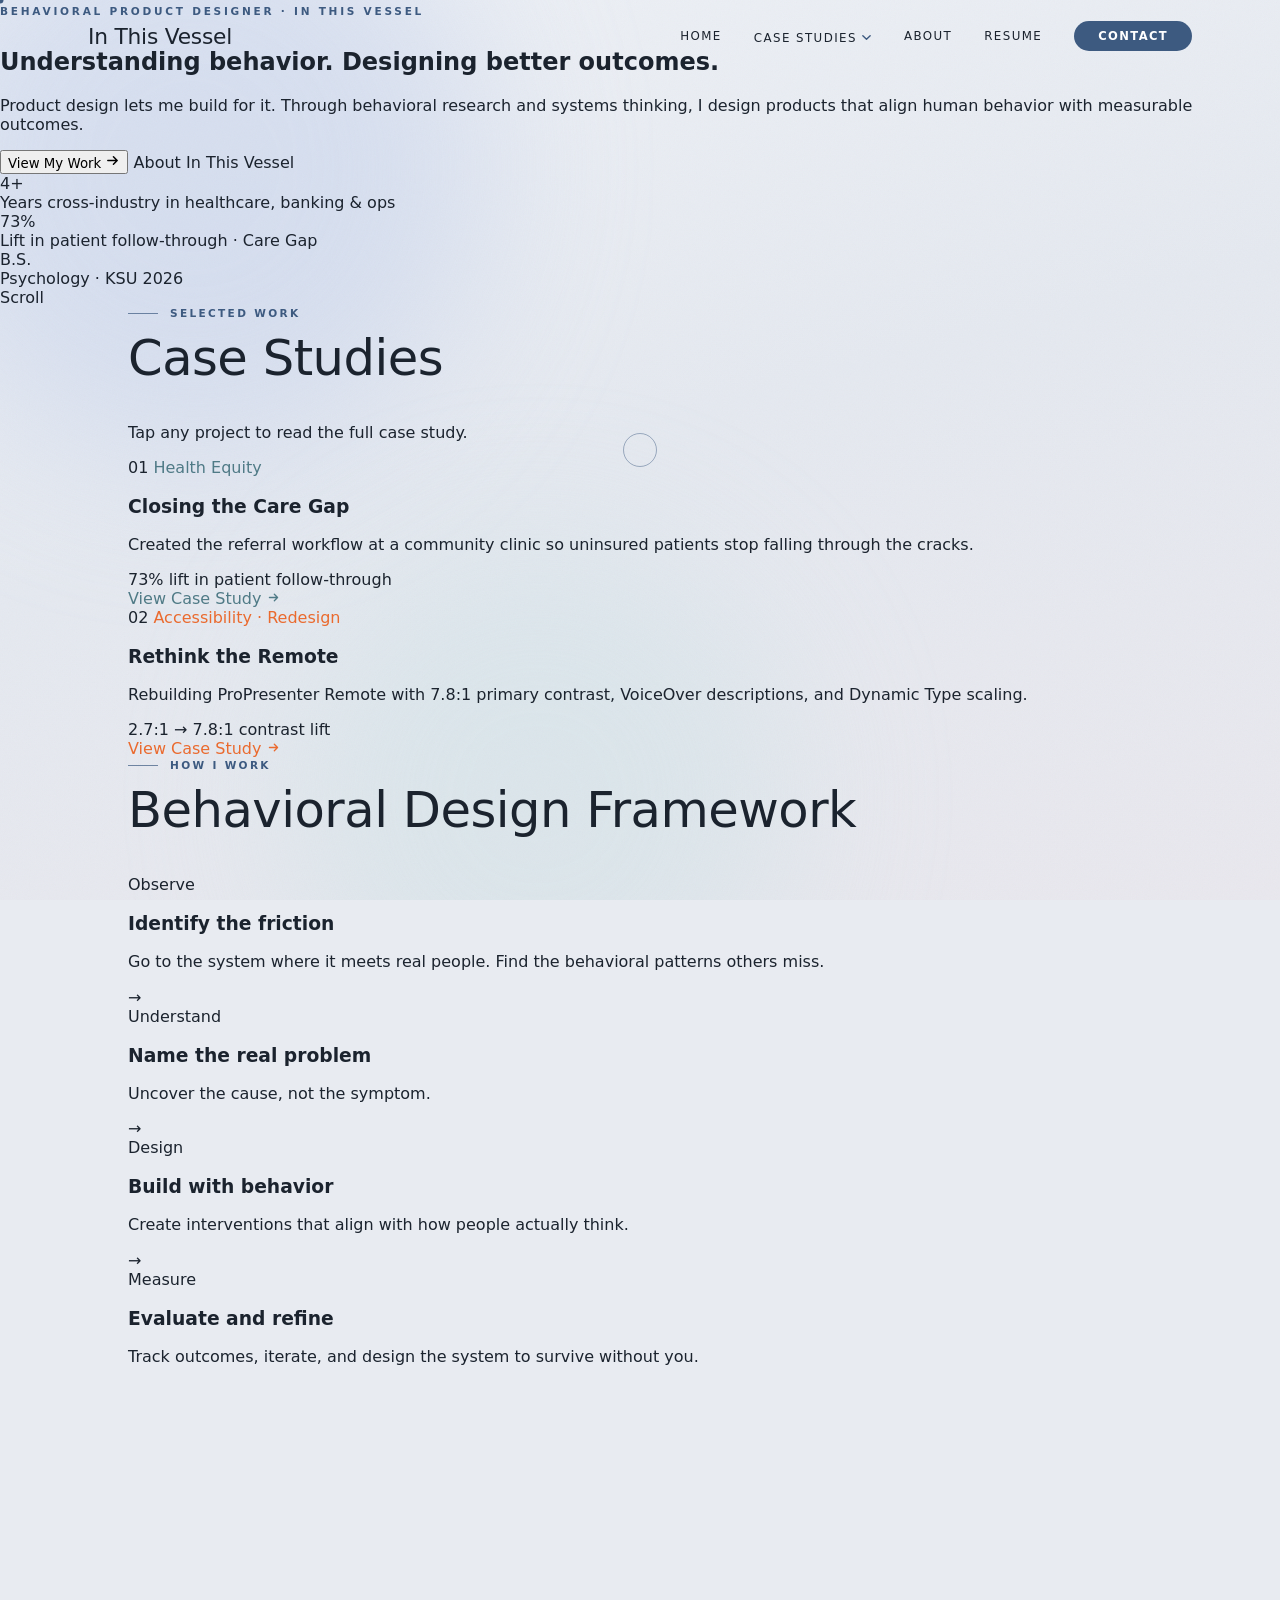
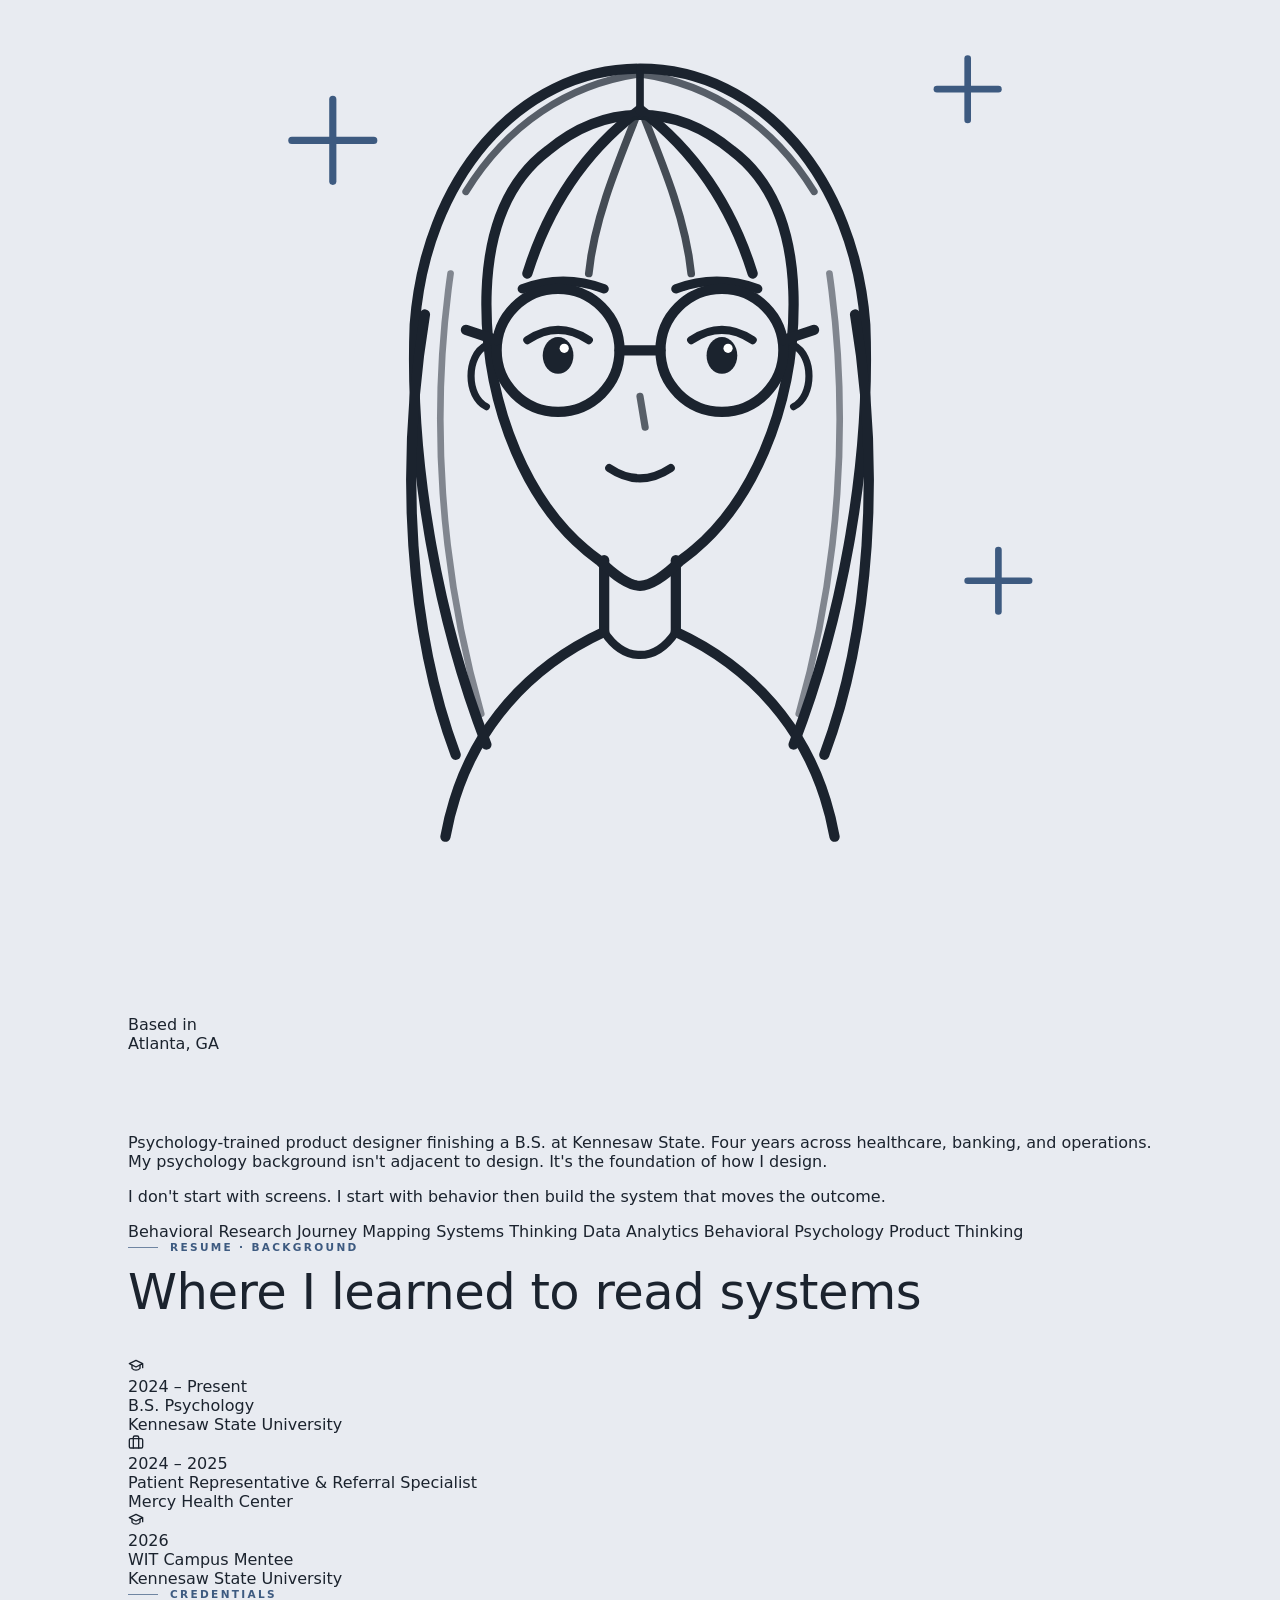
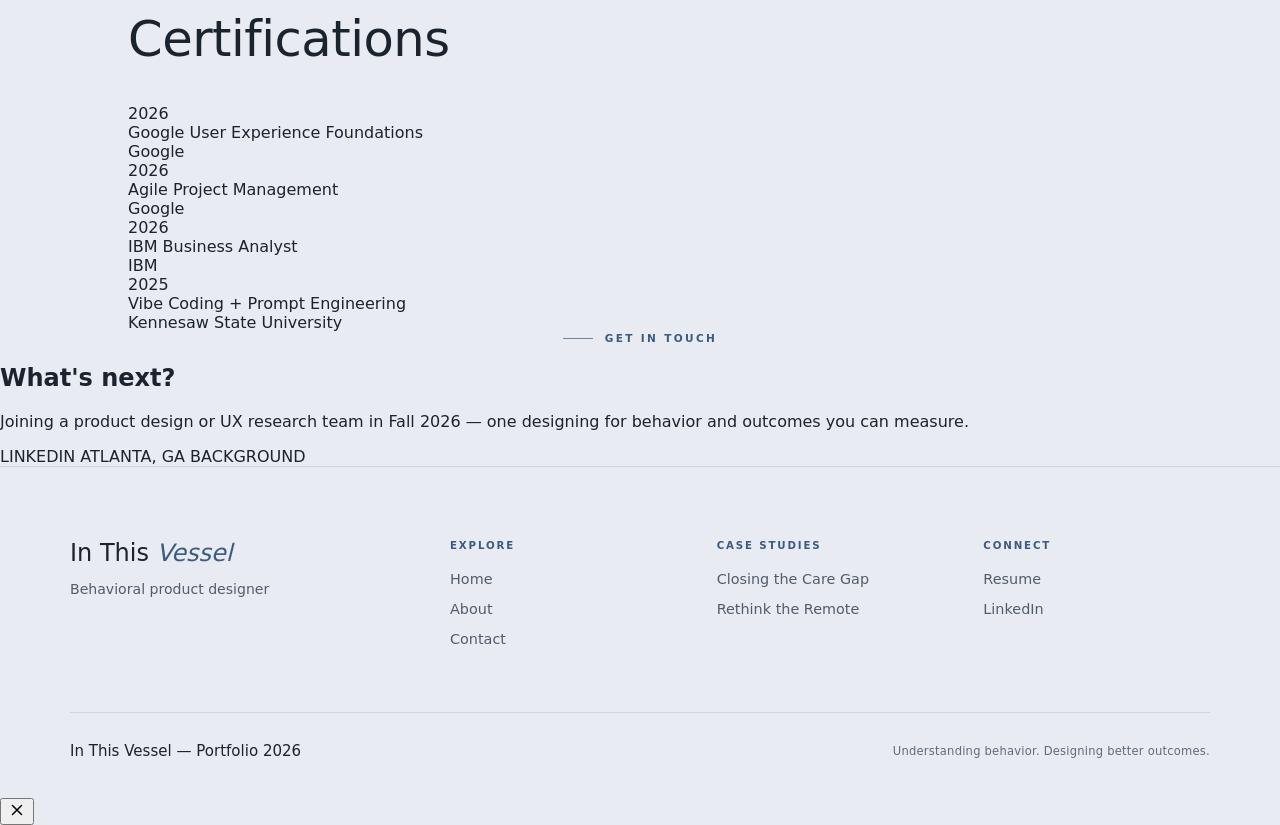
==== index.html @ 2a52e3f3 "Add files via upload" ====
<!DOCTYPE html>
<html lang="en">
<head>
<meta charset="UTF-8" />
<meta name="viewport" content="width=device-width, initial-scale=1.0" />
<title>In This Vessel | UX + Product Design</title>
<link rel="preconnect" href="https://api.fontshare.com" crossorigin />
<link href="https://api.fontshare.com/v2/css?f[]=general-sans@400,500,600,700&f[]=satoshi@300,400,500,700&display=swap" rel="stylesheet" />
<link rel="stylesheet" href="css/global.css">
<link rel="stylesheet" href="css/nav.css">
<link rel="stylesheet" href="css/home.css">
</head>
<body>

<a class="skip-link" href="#hero">Skip to content</a>

<!-- ambient backdrop -->
<div class="atmos" aria-hidden="true">
  <div class="orb orb-1"></div>
  <div class="orb orb-2"></div>
  <div class="orb orb-3"></div>
</div>
<div class="grain" aria-hidden="true"></div>

<div class="cursor" id="cursor"></div>
<div class="cursor-ring" id="cursor-ring"></div>

<!-- NAV -->
<nav class="nav" id="nav" aria-label="Primary">
  <div class="nav-inner">
    <a class="nav-logo" href="#top" data-scroll="#top" data-hover>In This Vessel</a>
    <button class="nav-burger" id="navBurger" aria-label="Open menu" aria-expanded="false" aria-controls="navLinks">
      <span></span><span></span><span></span>
    </button>
    <div class="nav-links" id="navLinks">
      <button class="nav-link" data-scroll="#top" data-hover>Home</button>
      <div class="work-dropdown" id="workDD">
        <button class="nav-link" id="workToggle" aria-haspopup="true" aria-expanded="false" data-hover>
          Case Studies
          <svg width="11" height="11" viewBox="0 0 12 12" style="margin-left:4px;vertical-align:middle;color:var(--shell-accent);transition:transform 0.2s" id="workChev" aria-hidden="true"><path d="M2 4l4 4 4-4" stroke="currentColor" stroke-width="1.5" fill="none" stroke-linecap="round" stroke-linejoin="round"/></svg>
        </button>
        <div class="work-menu" id="workMenu" role="menu" aria-label="Case studies">
  <a href="closing-the-care-gap.html" class="work-menu-item" role="menuitem">Closing the Care Gap</a>
  <a href="propresenter-remote.html" class="work-menu-item" role="menuitem">Rethink the Remote</a>
</div>
      </div>
      <a class="nav-link" href="about.html" data-hover>
    About
</a>
      <button class="nav-link" data-scroll="#resume" data-hover>Resume</button>
      <button class="nav-cta" data-scroll="#contact" data-hover>Contact</button>
    </div>
  </div>
</nav>

<a id="top"></a>

<!-- HERO -->
<section class="hero" id="hero" tabindex="-1">
  <div class="hero-inner hero-fade">
    <div class="hero-text">
      <div class="hero-eyebrow-anim" style="margin-bottom:1.8rem">
        <span class="eyebrow">Behavioral Product Designer · In This Vessel</span>
      </div>
      <h1 class="hero-h1">
        <span class="hero-anim-line"><span class="hero-line-1">Understanding behavior. Designing better outcomes.</span></span>
      </h1>
      <p class="hero-tagline">
        Product design lets me <span class="accent">build for it.</span> Through behavioral research and systems thinking, I design products that align human behavior with measurable outcomes.
      </p>
      <div class="hero-ctas">
        <button class="btn-primary" data-scroll="#work" data-hover>
          View My Work
          <svg width="15" height="15" viewBox="0 0 16 16" fill="none"><path d="M3 8h10m-4-4l4 4-4 4" stroke="currentColor" stroke-width="1.6" stroke-linecap="round" stroke-linejoin="round"/></svg>
        </button>
        <a class="btn-glass" href="about.html" data-hover>About In This Vessel</a>
      </div>
    </div>

    <div class="stats-card">
      <div><div class="num">4+</div><div class="label">Years cross-industry in healthcare, banking &amp; ops</div></div>
      <div><div class="num">73%</div><div class="label">Lift in patient follow-through · Care Gap</div></div>
      <div><div class="num">B.S.</div><div class="label">Psychology · KSU 2026</div></div>
    </div>
  </div>

  <div class="scroll-hint"><span class="label">Scroll</span><div class="line"></div></div>
</section>

<!-- CASE STUDIES -->
<section class="work-wrap" id="work">
  <div class="container">
    <div class="reveal work-head">
      <div>
        <div class="section-eyebrow"><span class="line"></span><span class="text">Selected Work</span></div>
        <h2 class="section-h2">Case Studies</h2>
      </div>
      <p class="work-note">Tap any project to read the full case study.</p>
    </div>
    <div class="cs-grid" id="csGrid"></div>
  </div>
</section>

<!-- BEHAVIORAL DESIGN FRAMEWORK -->
<section class="framework-wrap" id="framework">
  <div class="container">
    <div class="framework-head reveal">
      <div class="section-eyebrow"><span class="line"></span><span class="text">How I work</span></div>
      <h2 class="section-h2">Behavioral Design Framework</h2>
    </div>
    <div class="fw-rail">
      <div class="reveal fw-step">
        <span class="fw-num">Observe</span>
        <h3>Identify the friction</h3>
        <p>Go to the system where it meets real people. Find the behavioral patterns others miss.</p>
      </div>
      <div class="fw-arrow" aria-hidden="true">→</div>
      <div class="reveal fw-step" style="transition-delay:0.08s">
        <span class="fw-num">Understand</span>
        <h3>Name the real problem</h3>
        <p>Uncover the cause, not the symptom.</p>
      </div>
      <div class="fw-arrow" aria-hidden="true">→</div>
      <div class="reveal fw-step" style="transition-delay:0.16s">
        <span class="fw-num">Design</span>
        <h3>Build with behavior</h3>
        <p>Create interventions that align with how people actually think.</p>
      </div>
      <div class="fw-arrow" aria-hidden="true">→</div>
      <div class="reveal fw-step" style="transition-delay:0.24s">
        <span class="fw-num">Measure</span>
        <h3>Evaluate and refine</h3>
        <p>Track outcomes, iterate, and design the system to survive without you.</p>
      </div>
    </div>
  </div>
</section>


<!-- ABOUT -->
<section class="about-wrap" id="about">
  <div class="container">
    <div class="about-grid">
      <div class="reveal">
        <div class="lens">
          <svg class="girl-avatar" viewBox="0 0 200 240" xmlns="http://www.w3.org/2000/svg" aria-label="Illustrated portrait">
            <g class="sparkle" stroke="var(--accent)" stroke-width="1.4" stroke-linecap="round" fill="none"><path d="M40 62 L40 78"/><path d="M32 70 L48 70"/></g>
            <g class="sparkle sparkle-2" stroke="var(--accent)" stroke-width="1.3" stroke-linecap="round" fill="none"><path d="M164 54 L164 66"/><path d="M158 60 L170 60"/></g>
            <g class="sparkle sparkle-3" stroke="var(--accent)" stroke-width="1.3" stroke-linecap="round" fill="none"><path d="M170 150 L170 162"/><path d="M164 156 L176 156"/></g>
            <path d="M93 152 L93 166" stroke="var(--ink)" stroke-width="2" stroke-linecap="round" fill="none"/>
            <path d="M107 152 L107 166" stroke="var(--ink)" stroke-width="2" stroke-linecap="round" fill="none"/>
            <path d="M93 166 C97 172 103 172 107 166" stroke="var(--ink)" stroke-width="1.6" stroke-linecap="round" fill="none"/>
            <path d="M62 206 C66 184 80 172 93 166" stroke="var(--ink)" stroke-width="2" stroke-linecap="round" fill="none"/>
            <path d="M107 166 C120 172 134 184 138 206" stroke="var(--ink)" stroke-width="2" stroke-linecap="round" fill="none"/>
            <g class="head-group">
              <path d="M70 188 C60 162 55 132 56 106 C58 78 76 56 100 56 C124 56 142 78 144 106 C145 132 140 162 130 188" stroke="var(--ink)" stroke-width="2" stroke-linecap="round" fill="none"/>
              <path d="M58 104 C53 134 55 166 64 190" stroke="var(--ink)" stroke-width="2" stroke-linecap="round" fill="none"/>
              <path d="M142 104 C147 134 145 166 136 190" stroke="var(--ink)" stroke-width="2" stroke-linecap="round" fill="none"/>
              <path d="M100 56 L100 64" stroke="var(--ink)" stroke-width="1.5" stroke-linecap="round" fill="none"/>
              <path d="M100 57 C86 59 74 67 66 80" stroke="var(--ink)" stroke-width="1.4" stroke-linecap="round" fill="none" opacity="0.7"/>
              <path d="M100 57 C114 59 126 67 134 80" stroke="var(--ink)" stroke-width="1.4" stroke-linecap="round" fill="none" opacity="0.7"/>
              <path d="M63 96 C59 124 61 154 69 182" stroke="var(--ink)" stroke-width="1.3" stroke-linecap="round" fill="none" opacity="0.5"/>
              <path d="M137 96 C141 124 139 154 131 182" stroke="var(--ink)" stroke-width="1.3" stroke-linecap="round" fill="none" opacity="0.5"/>
              <path d="M70 102 C70 88 74 78 82 72 C88 67 94 65 100 65 C106 65 112 67 118 72 C126 78 130 88 130 102 C130 122 122 142 108 152 C105 155 102 157 100 157 C98 157 95 155 92 152 C78 142 70 122 70 102 Z" stroke="var(--ink)" stroke-width="2" fill="none"/>
              <path d="M70 110 C66 112 66 120 70 122" stroke="var(--ink)" stroke-width="1.4" stroke-linecap="round" fill="none"/>
              <path d="M130 110 C134 112 134 120 130 122" stroke="var(--ink)" stroke-width="1.4" stroke-linecap="round" fill="none"/>
              <path d="M100 64 C92 70 83 80 78 96" stroke="var(--ink)" stroke-width="2" stroke-linecap="round" fill="none"/>
              <path d="M100 64 C108 70 117 80 122 96" stroke="var(--ink)" stroke-width="2" stroke-linecap="round" fill="none"/>
              <path d="M99 66 C95 76 91 86 90 96" stroke="var(--ink)" stroke-width="1.5" stroke-linecap="round" fill="none" opacity="0.8"/>
              <path d="M101 66 C105 76 109 86 110 96" stroke="var(--ink)" stroke-width="1.5" stroke-linecap="round" fill="none" opacity="0.8"/>
              <path d="M77 99 Q85 96 93 99" stroke="var(--ink)" stroke-width="1.8" stroke-linecap="round" fill="none"/>
              <path d="M107 99 Q115 96 123 99" stroke="var(--ink)" stroke-width="1.8" stroke-linecap="round" fill="none"/>
              <g stroke="var(--ink)" stroke-width="2" fill="none" stroke-linecap="round">
                <circle cx="84" cy="111" r="12"/><circle cx="116" cy="111" r="12"/>
                <path d="M96 111 L104 111"/><path d="M72 109 L66 107"/><path d="M128 109 L134 107"/>
              </g>
              <path d="M78 109 Q84 105 90 109" stroke="var(--ink)" stroke-width="1.6" stroke-linecap="round" fill="none"/>
              <path d="M110 109 Q116 105 122 109" stroke="var(--ink)" stroke-width="1.6" stroke-linecap="round" fill="none"/>
              <ellipse class="eye" cx="84" cy="112" rx="3" ry="3.6" fill="var(--ink)"/>
              <circle cx="85.2" cy="110.6" r="0.9" fill="#FFFFFF"/>
              <ellipse class="eye" cx="116" cy="112" rx="3" ry="3.6" fill="var(--ink)"/>
              <circle cx="117.2" cy="110.6" r="0.9" fill="#FFFFFF"/>
              <path d="M100 120 L101 126" stroke="var(--ink)" stroke-width="1.4" stroke-linecap="round" fill="none" opacity="0.7"/>
              <path d="M94 134 Q100 138 106 134" stroke="var(--ink)" stroke-width="1.6" stroke-linecap="round" fill="none"/>
            </g>
          </svg>
          <div class="photo-tag">
            <div class="based">Based in</div>
            <div class="place">Atlanta, GA</div>
          </div>
        </div>
      </div>

      <div>
        <div class="reveal section-eyebrow"><span class="line"></span><span class="text">The designer</span></div>
        <h2 class="reveal about-h2">Jenny Negrete</h2>
        <p class="reveal about-p">Psychology-trained product designer finishing a B.S. at Kennesaw State. Four years across healthcare, banking, and operations. My psychology background isn't adjacent to design. It's the foundation of how I design.</p>
        <p class="reveal about-p">I don't start with screens. I start with behavior then build the system that moves the outcome.</p>
        <div class="reveal skills">
          <span class="skill">Behavioral Research</span>
          <span class="skill">Journey Mapping</span>
          <span class="skill">Systems Thinking</span>
          <span class="skill">Data Analytics</span>
          <span class="skill">Behavioral Psychology</span>
          <span class="skill">Product Thinking</span>
        </div>
      </div>
    </div>
  </div>
</section>

<!-- EXPERIENCE / RESUME -->
<section class="xp-wrap" id="resume">
  <div class="container">
    <div class="reveal section-eyebrow"><span class="line"></span><span class="text">Resume · Background</span></div>
    <h2 class="reveal section-h2">Where I learned to read systems</h2>
    <div class="xp-grid" id="xpGrid"></div>
  </div>
</section>

<!-- CERTIFICATIONS -->
<section class="cert-wrap">
  <div class="container">
    <div class="reveal section-eyebrow"><span class="line"></span><span class="text">Credentials</span></div>
    <h2 class="reveal section-h2">Certifications</h2>
    <div class="cert-grid" id="certGrid"></div>
  </div>
</section>

<!-- CONTACT -->
<section class="contact-wrap" id="contact">
  <div class="reveal section-eyebrow" style="justify-content:center"><span class="line"></span><span class="text">Get in touch</span></div>
  <h2 class="reveal contact-h">What's next?</span></h2>
  <p class="reveal contact-sub">Joining a product design or UX research team in Fall 2026 — one designing for behavior and outcomes you can measure.</p>
  <div class="reveal contact-links">
    <a class="contact-link" href="https://www.linkedin.com/in/jennynegrete" target="_blank" rel="noopener" data-hover>LINKEDIN</a>
    <a class="contact-link" href="https://www.google.com/maps/place/Atlanta,+GA" target="_blank" rel="noopener" data-hover>ATLANTA, GA</a>
    <a class="contact-link" href="about.html" data-hover>BACKGROUND</a>
  </div>
</section>

<!-- FOOTER -->
<footer class="site-footer">
  <div class="site-footer__inner">
    <div class="sf-brand">
      <a class="sf-logo" href="#top" data-scroll="#top">In This <em>Vessel</em></a>
      <p>Behavioral product designer</p>
    </div>
    <nav class="sf-col" aria-label="Explore">
      <h4>Explore</h4>
      <ul>
        <li><a href="#top" data-scroll="#top">Home</a></li>
        <li><a href="about.html">About</a></li>
        <li><a href="#contact" data-scroll="#contact">Contact</a></li>
      </ul>
    </nav>
    <nav class="sf-col" aria-label="Case studies">
      <h4>Case Studies</h4>
      <ul>
        <li><a href="closing-the-care-gap.html">Closing the Care Gap</a></li>
        <li><a href="propresenter-remote.html">Rethink the Remote</a></li>
      </ul>
    </nav>
    <nav class="sf-col" aria-label="Connect">
      <h4>Connect</h4>
      <ul>
        <li><a href="#resume" data-scroll="#resume">Resume</a></li>
        <li><a href="https://www.linkedin.com/in/jennynegrete" target="_blank" rel="noopener">LinkedIn</a></li>
      </ul>
    </nav>
  </div>
  <div class="site-footer__bottom">
    <div class="sf-sign">In This Vessel — Portfolio 2026</div>
    <div class="sf-meta">Understanding behavior. Designing better outcomes.</div>
  </div>
</footer>

<!-- CASE STUDY OVERLAY -->
<div class="overlay" id="csOverlay">
  <div class="overlay-atmos atmos" aria-hidden="true"><div class="orb orb-1"></div><div class="orb orb-3"></div></div>
  <button class="cs-close" id="csClose" data-hover aria-label="Close case study">
    <svg width="18" height="18" viewBox="0 0 24 24" fill="none" stroke="currentColor" stroke-width="2" stroke-linecap="round"><path d="M18 6L6 18M6 6l12 12"/></svg>
  </button>
  <div id="csContent"></div>
</div>

<script>
// ───────── DATA ─────────
const caseStudies = [
  {
    id: "care-gap",
    label: "Health Equity",
    title: "Closing the Care Gap",
    desc: "Redesigning preventive care workflows to reduce disparities in underserved communities.",
    summary: "Created the referral workflow at a community clinic so uninsured patients stop falling through the cracks.",
    outcomeHighlight: "73% lift in patient follow-through",
    tags: ["Service Design", "Health Equity", "Research"],
    accent: "#4F7A86",
    num: "01",
    role: "UX Researcher & Designer",
    duration: "4 weeks",
    skill: "Service Design",
    snapshot: {
      problem: "Uninsured patients waited 12+ months for specialist referrals — many fell through the cracks entirely.",
      approach: "Treated it as a service problem, not a screen: shadowed the clinic, audited a year of referrals, rebuilt the workflow.",
      outcome: "Referral processing dropped from 12+ months to ~2 weeks — and the system held after I left."
    },
    subtitle: "Redesigning preventive care workflows to reach the communities most often left behind.",
    fullLabel: "Health Equity · Service Design",
    overview: [
      { label: "Role", value: "UX Researcher & Designer" },
      { label: "Timeline", value: "14 Weeks" },
      { label: "Tools", value: "Figma · Miro · Dovetail" },
      { label: "Methods", value: "Contextual Inquiry" },
      { label: "Context", value: "KSU Capstone" },
      { label: "Impact", value: "73% ↑ Follow-Through" },
    ],
    challenge: "Patients at a Federally Qualified Health Center were missing preventive care appointments at alarming rates — not due to lack of interest, but because the scheduling system, reminder workflows, and clinic environment created invisible barriers for non-English speakers, hourly workers, and caregivers. My psychology background gave me a framework for understanding why: the system was triggering shame, cognitive overload, and learned helplessness at every touchpoint.",
    steps: [
      { num: "01", title: "Immersive Discovery", body: "Spent 6 weeks embedded in the clinic — observing check-in flows, shadowing care coordinators, and conducting 28 contextual interviews across language groups. Applied behavioral frameworks to map where trust was breaking down in the patient journey." },
      { num: "02", title: "Synthesis & Framing", body: "Identified 4 structural barriers: language access gaps, scheduling friction, shame-triggering reminder messaging, and transportation invisibility. Built an equity impact matrix to prioritize interventions by reach and feasibility." },
      { num: "03", title: "Co-Design & Prototyping", body: "Ran 5 co-design sessions with patients and front desk staff. Prototyped multilingual appointment flows, SMS reminder scripts rewritten to remove shame triggers, and a redesigned check-in kiosk reduced to a 4th-grade reading level." },
      { num: "04", title: "Pilot & Measure", body: "Piloted the redesigned workflows across 3 clinic sites over 6 months. Tracked appointment follow-through by language, insurance status, and distance from clinic. Iterated in 2-week sprints with direct input from care coordinators." },
    ],
    stat: { number: "73%", description: "increase in preventive care follow-through among non-English speaking patients within six months of launch" },
    outcome: "The redesigned care journey resulted in a 73% improvement in appointment follow-through among non-English speaking patients — a population that had historically been 3× more likely to miss preventive screenings. Wait times at check-in dropped by 40%. Care coordinators reported spending less time on administrative re-scheduling and more time on direct patient support. This project shaped my conviction that behavioral psychology is not separate from UX — it is UX.",
    prev: null,
    next: { label: "ProPresenter Remote", id: "propresenter-remote" }
  },
  {
    id: "propresenter-remote",
    label: "Accessibility · Redesign",
    title: "Rethink the Remote",
    desc: "An accessibility-first redesign of the ProPresenter Remote, raising contrast, resolving fixed type truncation, and bringing complete VoiceOver screen-reader support.",
    summary: "Rebuilding ProPresenter Remote with 7.8:1 primary contrast, VoiceOver descriptions, and Dynamic Type scaling.",
    outcomeHighlight: "2.7:1 → 7.8:1 contrast lift",
    tags: ["UX Design", "Accessibility", "Research"],
    accent: "#EA6A2E",
    num: "02",
    role: "Product / UX Designer (Solo)",
    duration: "2 weeks",
    skill: "Accessibility Design",
    snapshot: {
      problem: "Icon-only controls and low-contrast elements leave dim-room screen-readers and volunteers guessing.",
      approach: "Focused on VoiceOver and Dynamic Type: contrast-compliant branding, always-on text labels, and layouts that absorb larger type.",
      outcome: "Contrast raised past WCAG AA to 7.8:1, always-on labels, and 100% VoiceOver coverage."
    },
    subtitle: "An accessibility-first redesign of the ProPresenter Remote.",
    fullLabel: "Accessibility · Redesign · Concept",
    overview: [
      { label: "Role", value: "Product / UX Designer (Solo)" },
      { label: "Timeline", value: "2 Weeks" },
      { label: "Platform", value: "iOS & iPadOS" },
      { label: "Focus", value: "VoiceOver & Dynamic Type" },
      { label: "Outcome", value: "7.8:1 contrast lift" }
    ],
    challenge: "The ProPresenter Remote is used in dark production booths where visual clarity and screen-reader accessibility are essential. However, the existing app suffered from white-on-orange text (2.7:1 contrast), icon-only controls without labels or screen-reader hints, and a fixed font size that truncated text when scaled. The challenge was to resolve these issues while maintaining the brand's identity.",
    steps: [
      { num: "01", title: "Accessibility Audit", body: "Conducted a thorough WCAG 2.2 audit on the remote interface to identify contrast, resizing, and VoiceOver gaps. Evaluated user complaints from app stores regarding interface legibility." },
      { num: "02", title: "Contrast Refactoring", body: "Re-skinned branding assets by changing white text to dark-slate on orange fills, improving the contrast ratio from 2.7:1 to 7.8:1 without losing the orange brand color." },
      { num: "03", title: "Layout Optimization", body: "Redesigned presentation screens to dynamically shift and grow. Converted icon-only controls to include always-on labels, preventing text truncation at default and large font scales." },
      { num: "04", title: "Prototype & Test", body: "Built an interactive simulator using HTML/CSS/JS to test layouts under various Dynamic Type sizes (Default, Large, XL) and screen-reader (VoiceOver) outputs." }
    ],
    stat: { number: "7.8:1", description: "primary control contrast ratio reached, moving from 2.7:1 to well beyond WCAG AA standards" },
    outcome: "The redesigned Remote screen makes every control accessible. Flip on VoiceOver to hear exact cues or scale text to XL without breaking the visual grid.",
    prev: { label: "Closing the Care Gap", id: "care-gap" },
    next: null
  }
];

const experience = [
  { role: "B.S. Psychology", org: "Kennesaw State University", period: "2024 – Present", type: "edu" },
  { role: "Patient Representative & Referral Specialist", org: "Mercy Health Center", period: "2024 – 2025", type: "work" },
  { role: "WIT Campus Mentee", org: "Kennesaw State University", period: "2026", type: "edu" },
];

const certifications = [
  { name: "Google User Experience Foundations", issuer: "Google", year: "2026" },
  { name: "Agile Project Management", issuer: "Google", year: "2026" },
  { name: "IBM Business Analyst", issuer: "IBM", year: "2026" },
  { name: "Vibe Coding + Prompt Engineering", issuer: "Kennesaw State University", year: "2025" },
];

const ICON = {
  briefcase: '<svg width="16" height="16" viewBox="0 0 24 24" fill="none" stroke="currentColor" stroke-width="2" stroke-linecap="round" stroke-linejoin="round"><rect x="2" y="7" width="20" height="14" rx="2"/><path d="M16 21V5a2 2 0 0 0-2-2h-4a2 2 0 0 0-2 2v16"/></svg>',
  grad: '<svg width="16" height="16" viewBox="0 0 24 24" fill="none" stroke="currentColor" stroke-width="2" stroke-linecap="round" stroke-linejoin="round"><path d="M22 10v6M2 10l10-5 10 5-10 5z"/><path d="M6 12v5a8 8 0 0 0 12 0v-5"/></svg>',
  arrow: '<svg width="13" height="13" viewBox="0 0 16 16" fill="none"><path d="M3 8h10m-4-4l4 4-4 4" stroke="currentColor" stroke-width="1.6" stroke-linecap="round" stroke-linejoin="round"/></svg>',
  arrowL: '<svg width="13" height="13" viewBox="0 0 16 16" fill="none"><path d="M13 8H3m4 4l-4-4 4-4" stroke="currentColor" stroke-width="1.6" stroke-linecap="round" stroke-linejoin="round"/></svg>'
};

// ───────── RENDER GRIDS ─────────
function renderCS() {
  document.getElementById('csGrid').innerHTML = caseStudies.map((cs, i) => `
    <div class="reveal" style="transition-delay:${i*0.1}s">
      <a class="cs-card" data-cs="${cs.id}" style="--accent-bg:${cs.accent}14;--cs-accent:${cs.accent}" data-hover aria-label="View case study: ${cs.title}">
        <div class="cs-card-head">
          <span class="cs-index">${cs.num}</span>
          <span class="cs-label" style="color:${cs.accent}">${cs.label}</span>
        </div>
        <h3 class="cs-title">${cs.title}</h3>
        <p class="cs-summary">${cs.summary || cs.desc}</p>
        <div class="cs-foot">
          ${cs.outcomeHighlight ? `<div class="cs-outcome" style="--cs-accent:${cs.accent}">
            <span class="cs-outcome-dot" aria-hidden="true"></span>
            <span class="cs-outcome-text">${cs.outcomeHighlight}</span>
          </div>` : ''}
          <div class="cs-cta" style="color:${cs.accent}">View Case Study ${ICON.arrow}</div>
        </div>
      </a>
    </div>`).join('');
}

// case-study id → standalone page (future projects auto-appear in the nav dropdown
// and the work grid simply by adding to the caseStudies array above)
const CS_HREF = { 'care-gap': 'closing-the-care-gap.html', 'propresenter-remote': 'propresenter-remote.html' };
function csHref(cs) { return CS_HREF[cs.id] || (cs.id + '.html'); }

function renderNavMenu() {
  const menu = document.getElementById('workMenu');
  if (!menu) return;
  menu.innerHTML = caseStudies.map(cs => `
    <a class="work-item" href="${csHref(cs)}" role="menuitem" data-hover>${cs.title}<span class="sub">${cs.fullLabel || cs.label}</span></a>`).join('');
}

function renderXP() {
  document.getElementById('xpGrid').innerHTML = experience.map((it, i) => `
    <div class="reveal xp-item" style="transition-delay:${i*0.06}s">
      <div class="xp-icon">${it.type === 'edu' ? ICON.grad : ICON.briefcase}</div>
      <div>
        <div class="xp-period">${it.period}</div>
        <div class="xp-role">${it.role}</div>
        <div class="xp-org">${it.org}</div>
        ${it.note ? `<div class="xp-note">${it.note}</div>` : ''}
      </div>
    </div>`).join('');
}

function renderCerts() {
  document.getElementById('certGrid').innerHTML = certifications.map((c, i) => `
    <div class="reveal cert-card" style="transition-delay:${i*0.08}s">
      <div class="cert-year">${c.year}</div>
      <div class="cert-name">${c.name}</div>
      <div class="cert-issuer">${c.issuer}</div>
    </div>`).join('');
}

// ───────── CASE STUDY OVERLAY ─────────
function renderCaseStudy(id) {
  const cs = caseStudies.find(c => c.id === id);
  if (!cs) return;
  const accent = cs.accent;
  const html = `
    <section class="cs-hero" style="background:linear-gradient(155deg, ${accent}1a 0%, transparent 55%)">
      <div class="cs-hero-inner">
        <div class="cs-hero-label">
          <span class="line" style="background:${accent}"></span>
          <span class="txt" style="color:${accent}">${cs.fullLabel}</span>
        </div>
        <h1 class="cs-hero-title">${cs.title}</h1>
        <p class="cs-hero-sub">${cs.subtitle}</p>
      </div>
    </section>

    <div class="cs-overview">
      <div class="cs-overview-bar">
        ${cs.overview.map(it => `
          <div class="cs-overview-item">
            <div class="cs-overview-label" style="color:${accent}">${it.label}</div>
            <div class="cs-overview-value">${it.value}</div>
          </div>`).join('')}
      </div>
    </div>

    ${cs.challenge ? `<section class="cs-challenge">
      <div class="reveal section-eyebrow"><span class="line" style="background:${accent}"></span><span class="text" style="color:${accent}">The Challenge</span></div>
      <p class="reveal">${cs.challenge}</p>
    </section>` : ''}

    ${cs.steps.length ? `<section class="cs-process">
      <div class="reveal section-eyebrow"><span class="line" style="background:${accent}"></span><span class="text" style="color:${accent}">Process</span></div>
      <h2 class="reveal section-h2">A behavior-led approach</h2>
      <div class="cs-process-grid">
        ${cs.steps.map((s, i) => `
          <div class="reveal cs-step" style="transition-delay:${i*0.1}s">
            <div class="cs-step-num-bg" style="color:${accent}1f">${s.num}</div>
            <div class="cs-step-num-pill" style="background:${accent}24;color:${accent}">${s.num}</div>
            <h3>${s.title}</h3>
            <p>${s.body}</p>
          </div>`).join('')}
      </div>
    </section>` : ''}

    <section class="cs-stat">
      <div class="cs-stat-inner">
        <div class="cs-stat-num" style="color:${accent}">${cs.stat.number}</div>
        <p class="cs-stat-desc">${cs.stat.description}</p>
      </div>
    </section>

    ${cs.outcome ? `<section class="cs-outcome">
      <div class="reveal section-eyebrow"><span class="line" style="background:${accent}"></span><span class="text" style="color:${accent}">Outcomes</span></div>
      <h2 class="reveal section-h2">What changed.</h2>
      <p class="reveal">${cs.outcome}</p>
    </section>` : ''}

    <section class="cs-keep">
      <p class="cs-keep-title">Keep Reading</p>
      <div class="cs-keep-row">
        ${cs.prev ? `<a class="cs-keep-link prev" data-cs="${cs.prev.id}" data-hover>${ICON.arrowL} ${cs.prev.label}</a>` : '<div></div>'}
        ${cs.next ? `<a class="cs-keep-link next" data-cs="${cs.next.id}" data-hover>${cs.next.label} ${ICON.arrow}</a>` : '<div></div>'}
      </div>
      <div class="cs-back"><a href="#work" data-close-cs data-hover>← Back to Home</a></div>
    </section>`;
  document.getElementById('csContent').innerHTML = html;
  initReveal(document.getElementById('csContent'));
  document.querySelectorAll('#csContent [data-cs]').forEach(el => {
    el.addEventListener('click', e => { e.preventDefault(); openCaseStudy(el.dataset.cs); });
  });
  document.querySelectorAll('#csContent [data-close-cs]').forEach(el => {
    el.addEventListener('click', e => { e.preventDefault(); closeCaseStudy(); });
  });
}

function openCaseStudy(id) {
  if (id === 'care-gap') { window.location.href = 'closing-the-care-gap.html'; return; }
  if (id === 'propresenter-remote') { window.location.href = 'propresenter-remote.html'; return; }
  renderCaseStudy(id);
  const ov = document.getElementById('csOverlay');
  ov.scrollTop = 0; ov.classList.add('open');
  document.body.style.overflow = 'hidden';
}
function closeCaseStudy() {
  document.getElementById('csOverlay').classList.remove('open');
  document.body.style.overflow = '';
}

// ───────── REVEAL OBSERVER ─────────
let revealObs;
function initReveal(scope) {
  scope = scope || document;
  if (!revealObs) {
    revealObs = new IntersectionObserver((entries) => {
      entries.forEach(en => {
        if (en.isIntersecting) { en.target.classList.add('in'); revealObs.unobserve(en.target); }
      });
    }, { rootMargin: '-60px 0px', threshold: 0.05 });
  }
  scope.querySelectorAll('.reveal:not(.in)').forEach(el => revealObs.observe(el));
}

// ───────── NAV BEHAVIOR ─────────
function initNav() {
  const nav = document.getElementById('nav');
  let lastScrollY = window.scrollY;
  const onScroll = () => {
    const y = window.scrollY;
    nav.classList.toggle('scrolled', y > 40);
    if (y < 80) {
      nav.classList.remove('nav-hidden');      // always visible near the top
    } else if (y > lastScrollY) {
      nav.classList.add('nav-hidden');         // scrolling down
    } else if (y < lastScrollY) {
      nav.classList.remove('nav-hidden');      // scrolling up
    }
    lastScrollY = y;
  };
  window.addEventListener('scroll', onScroll, { passive: true });
  onScroll();

  document.querySelectorAll('[data-scroll]').forEach(el => {
    el.addEventListener('click', e => {
      e.preventDefault();
      const target = document.querySelector(el.dataset.scroll);
      if (target) target.scrollIntoView({ behavior: 'smooth', block: 'start' });
    });
  });

  const workToggle = document.getElementById('workToggle');
  const workMenu = document.getElementById('workMenu');
  const workChev = document.getElementById('workChev');
  const workDD = document.getElementById('workDD');
  const setWork = (open) => {
    workMenu.classList.toggle('open', open);
    workChev.style.transform = open ? 'rotate(180deg)' : '';
    workToggle.setAttribute('aria-expanded', open ? 'true' : 'false');
  };
  workToggle.addEventListener('click', e => { e.stopPropagation(); setWork(!workMenu.classList.contains('open')); });
  workToggle.addEventListener('keydown', e => {
    if (e.key === 'ArrowDown' || e.key === 'Enter' || e.key === ' ') {
      e.preventDefault(); setWork(true);
      const first = workMenu.querySelector('.work-item'); if (first) first.focus();
    }
  });
  workMenu.addEventListener('keydown', e => {
    const items = [...workMenu.querySelectorAll('.work-item')];
    const i = items.indexOf(document.activeElement);
    if (e.key === 'ArrowDown') { e.preventDefault(); (items[i + 1] || items[0]).focus(); }
    else if (e.key === 'ArrowUp') { e.preventDefault(); (items[i - 1] || items[items.length - 1]).focus(); }
    else if (e.key === 'Escape') { setWork(false); workToggle.focus(); }
  });
  document.addEventListener('click', e => { if (!workDD.contains(e.target)) setWork(false); });

  // mobile hamburger
  const navBurger = document.getElementById('navBurger');
  const navLinks = document.getElementById('navLinks');
  navBurger.addEventListener('click', () => {
    const open = navLinks.classList.toggle('open');
    navBurger.setAttribute('aria-expanded', open ? 'true' : 'false');
  });
  // collapse the mobile menu after any nav action inside it
  navLinks.addEventListener('click', e => {
    if (e.target.closest('.nav-link, .nav-cta, .work-item')) {
      navLinks.classList.remove('open');
      navBurger.setAttribute('aria-expanded', 'false');
    }
  });

  document.querySelectorAll('[data-cs]').forEach(el => {
    el.addEventListener('click', e => { e.preventDefault(); openCaseStudy(el.dataset.cs); });
  });

  document.getElementById('csClose').addEventListener('click', closeCaseStudy);
  document.addEventListener('keydown', e => {
    if (e.key === 'Escape') {
      closeCaseStudy();
      setWork(false);
      if (navLinks) navLinks.classList.remove('open');
      if (navBurger) navBurger.setAttribute('aria-expanded', 'false');
    }
  });

}

// ───────── CUSTOM CURSOR ─────────
function initCursor() {
  const c = document.getElementById('cursor');
  const cl = document.getElementById('cursor-ring');
  let tx = innerWidth/2, ty = innerHeight/2, lx = tx, ly = ty;
  document.addEventListener('mousemove', e => { tx = e.clientX; ty = e.clientY; c.style.left = tx+'px'; c.style.top = ty+'px'; });
  (function tick(){ lx += (tx-lx)*0.18; ly += (ty-ly)*0.18; cl.style.left = lx+'px'; cl.style.top = ly+'px'; requestAnimationFrame(tick); })();
  document.addEventListener('mouseleave', () => { c.classList.add('hide'); cl.classList.add('hide'); });
  document.addEventListener('mouseenter', () => { c.classList.remove('hide'); cl.classList.remove('hide'); });
  document.body.addEventListener('mouseover', e => { if (e.target.closest('[data-hover], a, button')) cl.classList.add('lg'); });
  document.body.addEventListener('mouseout', e => { if (e.target.closest('[data-hover], a, button')) cl.classList.remove('lg'); });
}


// ───────── STATE RESET (fixes broken homepage after returning from a case study) ─────────
// Overlays lock body scroll; navigating away from an open overlay would otherwise leave
// the page scroll-locked / overlay-open when restored from the browser's back-forward cache.
function resetUIState() {
  const cs = document.getElementById('csOverlay');
  if (cs) cs.classList.remove('open');
  document.body.style.overflow = '';                 // release scroll-lock
  const wm = document.getElementById('workMenu');
  const wc = document.getElementById('workChev');
  const wt = document.getElementById('workToggle');
  if (wm) wm.classList.remove('open');
  if (wc) wc.style.transform = '';
  if (wt) wt.setAttribute('aria-expanded', 'false');
  const nl = document.getElementById('navLinks');
  const nb = document.getElementById('navBurger');
  if (nl) nl.classList.remove('open');
  if (nb) nb.setAttribute('aria-expanded', 'false');
  const cur = document.getElementById('cursor');
  const ring = document.getElementById('cursor-ring');
  if (cur) cur.classList.remove('hide');
  if (ring) ring.classList.remove('hide', 'lg');
  const nav = document.getElementById('nav');
  if (nav) nav.classList.toggle('scrolled', window.scrollY > 40);
  if (nav) nav.classList.remove('nav-hidden');
}
// Clean the snapshot before it is frozen for bfcache…
window.addEventListener('pagehide', resetUIState);
// …and force a clean slate if the page is restored from bfcache.
window.addEventListener('pageshow', e => { if (e.persisted) resetUIState(); });

// ───────── BOOT ─────────
document.addEventListener('DOMContentLoaded', () => {
  renderCS(); renderNavMenu(); renderXP(); renderCerts();
  initNav(); initReveal(); initCursor();
});
</script>

</body>
</html>
---- css/global.css ----
:root {
    /* atmosphere */
    --bg: #E8EBF1;
    --orb-cool: #C7D3EC;
    --orb-warm: #EADFDD;
    --orb-aqua: #CDE2E6;
    /* ink */
    --ink: #1B232E;
    --muted: #525C6B;
    --muted-soft: #616B7A;
    --line: rgba(27,35,46,0.10);
    /* accent (single, restrained) */
    --accent: #3D5A80;
    --accent-deep: #2C435F;
    --accent-soft: rgba(61,90,128,0.12);
    /* universal shell accent */
    --shell-accent: #3D5A80;
    --shell-accent-deep: #2C435F;
    --shell-accent-soft: rgba(61,90,128,0.12);
    /* glass */
    --glass: rgba(255,255,255,0.45);
    --glass-2: rgba(255,255,255,0.62);
    --glass-3: rgba(255,255,255,0.80);
    --glass-edge: rgba(255,255,255,0.72);
    --glass-shadow: 0 14px 44px rgba(27,35,46,0.10);
    --glass-inset: inset 0 1px 0 rgba(255,255,255,0.85), inset 0 0 0 1px rgba(255,255,255,0.18);
    /* type */
    --serif: 'General Sans', 'Inter', system-ui, sans-serif;
    --sans: 'Satoshi', 'Inter', system-ui, sans-serif;
  }

  * { box-sizing: border-box; }
  html, body { margin: 0; padding: 0; }
  html { scroll-behavior: smooth; }
  body {
    background: var(--bg);
    color: var(--ink);
    font-family: var(--sans);
    -webkit-font-smoothing: antialiased;
    overflow-x: hidden;
    position: relative;
  }
  a { text-decoration: none; color: inherit; }
  button { font-family: inherit; cursor: pointer; }
  ::selection { background: rgba(61,90,128,0.20); }

  /* ── Accessibility: visible focus + skip link ── */
  :focus-visible { outline: 2px solid var(--accent); outline-offset: 3px; border-radius: 4px; }
  .skip-link {
    position: fixed; top: 10px; left: 50%;
    transform: translateX(-50%) translateY(-160%);
    z-index: 9999; background: var(--accent); color: #fff;
    padding: 10px 20px; border-radius: 30px; font-family: var(--sans);
    font-size: 0.8rem; font-weight: 600; letter-spacing: 0.04em;
    transition: transform 0.2s ease;
  }
  .skip-link:focus { transform: translateX(-50%) translateY(0); }

    /* ── Ambient backdrop so glass has something to refract ── */
  .atmos { position: fixed; inset: 0; z-index: -2; overflow: hidden; pointer-events: none; }
  .atmos::before {
    content: ""; position: absolute; inset: 0;
    background:
      linear-gradient(165deg, #EEF1F6 0%, #E5E9F0 48%, #E9E8EE 100%);
  }
  .orb { position: absolute; border-radius: 50%; filter: blur(80px); opacity: 0.55; }
  .orb-1 { width: 46vw; height: 46vw; background: var(--orb-cool); top: -10vw; left: -8vw; }
  .orb-2 { width: 38vw; height: 38vw; background: var(--orb-warm); top: 38%; right: -10vw; opacity: 0.45; }
  .orb-3 { width: 40vw; height: 40vw; background: var(--orb-aqua); bottom: -12vw; left: 22vw; opacity: 0.42; }
  .grain {
    position: fixed; inset: 0; z-index: -1; pointer-events: none; opacity: 0.035;
    background-image: url("data:image/svg+xml,%3Csvg xmlns='http://www.w3.org/2000/svg' width='160' height='160'%3E%3Cfilter id='n'%3E%3CfeTurbulence type='fractalNoise' baseFrequency='0.85' numOctaves='2'/%3E%3C/filter%3E%3Crect width='100%25' height='100%25' filter='url(%23n)'/%3E%3C/svg%3E");
  }

  /* ── Shared glass surface ── */
  .glass {
    background: var(--glass);
    backdrop-filter: blur(20px) saturate(160%);
    -webkit-backdrop-filter: blur(20px) saturate(160%);
    border: 1px solid var(--glass-edge);
    box-shadow: var(--glass-shadow), var(--glass-inset);
  }
/* ── Hide-on-scroll state (nav + case study TOC) ── */
  .toc {
    transition: opacity 0.35s ease, transform 0.35s ease;
  }
  .toc.nav-hidden {
    opacity: 0;
    transform: translateY(-12px);
    pointer-events: none;
  }

  /* ── Scroll reveal ── */
  .reveal {
    opacity: 0; transform: translateY(26px);
    transition: opacity 0.8s cubic-bezier(0.22,0.61,0.36,1), transform 0.8s cubic-bezier(0.22,0.61,0.36,1);
    will-change: opacity, transform;
  }
  .reveal.in { opacity: 1; transform: none; }

  /* ── Custom cursor ── */
  .cursor {
    position: fixed; pointer-events: none; z-index: 9999;
    width: 7px; height: 7px; border-radius: 50%;
    background: var(--accent);
    transform: translate(-50%, -50%);
    transition: width 0.25s ease, height 0.25s ease, opacity 0.25s ease, background 0.25s ease;
  }
  .cursor-ring {
    position: fixed; pointer-events: none; z-index: 9998;
    width: 34px; height: 34px; border-radius: 50%;
    border: 1px solid rgba(61,90,128,0.45);
    transform: translate(-50%, -50%);
    transition: width 0.28s ease, height 0.28s ease, border-color 0.28s ease, opacity 0.25s ease, background 0.28s ease;
  }
  .cursor-ring.lg { width: 58px; height: 58px; background: rgba(61,90,128,0.06); border-color: rgba(61,90,128,0.3); }
  .cursor.hide, .cursor-ring.hide { opacity: 0; }
  @media (max-width: 900px) { .cursor, .cursor-ring { display: none; } }

  /* ── Keyframes ── */
  @keyframes floaty { 0%,100% { transform: translateY(0); } 50% { transform: translateY(-8px); } }
  @keyframes scrollDot { 0% { transform: translateY(0); opacity: 1; } 100% { transform: translateY(26px); opacity: 0; } }
  @keyframes fadeUp { from { opacity: 0; transform: translateY(36px); } to { opacity: 1; transform: none; } }
  @keyframes spinSeal { from { transform: rotate(0deg); } to { transform: rotate(360deg); } }

  /* ── Eyebrows / shared headings ── */
  .eyebrow {
    font-family: var(--sans); font-size: 0.66rem; font-weight: 600;
    letter-spacing: 0.26em; text-transform: uppercase; color: var(--accent);
  }
  .section-eyebrow { display: flex; align-items: center; gap: 12px; margin-bottom: 0.9rem; }
  .section-eyebrow .line { width: 30px; height: 1px; background: var(--accent); display: inline-block; opacity: 0.7; }
  .section-eyebrow .text {
    font-family: var(--sans); font-size: 0.66rem; font-weight: 600;
    letter-spacing: 0.22em; text-transform: uppercase; color: var(--accent);
  }
  .section-h2 {
    font-family: var(--serif); font-weight: 400; font-size: clamp(2rem, 4.4vw, 3.1rem);
    line-height: 1.04; letter-spacing: -0.01em; color: var(--ink); margin: 0 0 2.4rem;
  }


  /* ── Container ── */
  .container { max-width: 1120px; margin: 0 auto; padding: 0 3rem; }
  @media (max-width: 720px) { .container { padding: 0 1.5rem; } }

    /* ── SHARED FOOTER COMPONENT (global site navigation) ──
     Identical IA, layout logic, nav structure, interaction & accessibility on
     every page — only the skin (palette + type) changes. Homepage skin below. */
  .site-footer { border-top: 1px solid var(--line); padding: 4.5rem 0 0; }
  .site-footer__inner { max-width: 1140px; margin: 0 auto; display: grid; grid-template-columns: 1.5fr 1fr 1fr 1fr; gap: 2.5rem; }
  @media (max-width: 860px) { .site-footer__inner { grid-template-columns: 1fr 1fr; gap: 2.4rem 2rem; } .site-footer { padding: 3.5rem 1.5rem 0; } }
  @media (max-width: 480px) { .site-footer__inner { grid-template-columns: 1fr; } }
  .sf-brand .sf-logo { font-family: var(--serif); font-size: 1.5rem; font-weight: 500; color: var(--ink); display: inline-block; margin-bottom: 0.7rem; }
  .sf-brand .sf-logo em { font-style: italic; color: var(--shell-accent); }
  .sf-brand p { font-family: var(--sans); font-size: 0.88rem; font-weight: 300; line-height: 1.65; color: var(--muted); max-width: 280px; margin: 0; }
  .sf-col h4 { font-family: var(--sans); font-size: 0.64rem; font-weight: 600; letter-spacing: 0.18em; text-transform: uppercase; color: var(--shell-accent); margin: 0 0 1.1rem; }
  .sf-col ul { list-style: none; margin: 0; padding: 0; display: flex; flex-direction: column; gap: 0.7rem; }
  .sf-col a { font-family: var(--sans); font-size: 0.9rem; font-weight: 400; color: var(--muted); background: none; border: none; padding: 0; text-align: left; transition: color 0.2s, padding-left 0.2s; cursor: pointer; }
  .sf-col a:hover { color: var(--shell-accent); padding-left: 4px; }
  .site-footer__bottom { max-width: 1140px; margin: 4rem auto 0; border-top: 1px solid var(--line); padding: 1.8rem 0 2.4rem; display: flex; align-items: center; justify-content: space-between; flex-wrap: wrap; gap: 0.6rem; }
  .site-footer__bottom .sf-sign { font-family: var(--serif); font-size: 0.94rem; color: var(--ink); }
  .site-footer__bottom .sf-meta { font-family: var(--sans); font-size: 0.72rem; font-weight: 300; color: var(--muted-soft); letter-spacing: 0.02em; }

    /* reduced motion */
  @media (prefers-reduced-motion: reduce) {
    *, *::before, *::after { animation-duration: 0.001ms !important; animation-iteration-count: 1 !important; transition-duration: 0.001ms !important; }
    .reveal { opacity: 1; transform: none; }
  }
---- css/nav.css ----
/* ── Nav ── */
  .nav {
    position: fixed; top: 0; left: 0; right: 0; z-index: 80;
    transition: background 0.4s ease, border-color 0.4s ease, box-shadow 0.4s ease, backdrop-filter 0.4s ease, opacity 0.35s ease, transform 0.35s ease;
  }
  .nav.nav-hidden {
    opacity: 0;
    transform: translateY(-12px);
    pointer-events: none;
  }
  .nav.scrolled {
    background: rgba(255,255,255,0.55);
    backdrop-filter: blur(18px) saturate(160%);
    -webkit-backdrop-filter: blur(18px) saturate(160%);
    border-bottom: 1px solid var(--glass-edge);
    box-shadow: 0 6px 30px rgba(27,35,46,0.06);
  }
  .nav-inner {
    max-width: 1200px; margin: 0 auto; padding: 0 3rem;
    display: flex; align-items: center; justify-content: space-between; height: 72px;
  }
  .nav-logo { font-family: var(--serif); font-size: 1.36rem; font-weight: 500; letter-spacing: -0.01em; color: var(--ink); }
  .nav-links { display: flex; align-items: center; gap: 2rem; }
  .nav-link {
    font-family: var(--serif); font-size: 0.74rem; font-weight: 500;
    letter-spacing: 0.12em; text-transform: uppercase;
    color: var(--ink); background: none; border: none; padding: 0; transition: color 0.2s;
    display: inline-flex; align-items: center; cursor: pointer;
  }
  .nav-link:hover { color: var(--shell-accent); }
  .nav-cta {
    color: #fff; background: var(--shell-accent); font-family: var(--serif);
    padding: 8px 24px; border-radius: 40px;
    font-size: 0.72rem; letter-spacing: 0.12em; text-transform: uppercase;
    font-weight: 600; transition: background 0.2s, transform 0.2s; border: none;
  }
  .nav-cta:hover { background: var(--shell-accent-deep); transform: translateY(-1px); }

  /* hamburger (mobile) */
  .nav-burger { display: none; flex-direction: column; justify-content: center; gap: 5px; width: 40px; height: 40px; padding: 8px; background: none; border: none; cursor: pointer; }
  .nav-burger span { display: block; height: 2px; width: 100%; background: var(--ink); border-radius: 2px; transition: transform 0.25s ease, opacity 0.2s ease; }
  .nav-burger[aria-expanded="true"] span:nth-child(1) { transform: translateY(7px) rotate(45deg); }
  .nav-burger[aria-expanded="true"] span:nth-child(2) { opacity: 0; }
  .nav-burger[aria-expanded="true"] span:nth-child(3) { transform: translateY(-7px) rotate(-45deg); }

  @media (max-width: 720px) {
    .nav-inner { padding: 0 1.5rem; }
    .nav-burger { display: flex; }
    .nav-links {
      position: absolute; top: 100%; left: 0; right: 0;
      flex-direction: column; align-items: stretch; gap: 0;
      background: rgba(255,255,255,0.92);
      backdrop-filter: blur(18px) saturate(160%); -webkit-backdrop-filter: blur(18px) saturate(160%);
      border-bottom: 1px solid var(--glass-edge); box-shadow: 0 16px 40px rgba(27,35,46,0.12);
      padding: 0 1.5rem; max-height: 0; overflow: hidden; opacity: 0; pointer-events: none;
      transition: max-height 0.32s ease, opacity 0.25s ease, padding 0.32s ease;
    }
    .nav-links.open { max-height: 80vh; opacity: 1; pointer-events: auto; padding: 0.5rem 1.5rem 1rem; }
    .nav-links > .nav-link, .nav-links > .nav-cta { width: 100%; text-align: left; justify-content: flex-start; padding: 14px 0; }
    .nav-cta { background: none; color: var(--shell-accent); border-radius: 0; }
    .work-dropdown { width: 100%; }
    .work-menu { position: static; opacity: 1; transform: none; pointer-events: auto; min-width: 0; background: transparent; border: none; box-shadow: none; padding: 0 0 8px; }
    #workToggle { width: 100%; justify-content: space-between; padding: 14px 0; }
  }

  .work-dropdown { position: relative; }
  .work-menu {
    position: absolute; top: calc(100% + 16px); right: 0; min-width: 246px;
    background: rgba(255,255,255,0.6);
    backdrop-filter: blur(20px) saturate(160%); -webkit-backdrop-filter: blur(20px) saturate(160%);
    border: 1px solid var(--glass-edge); border-radius: 16px;
    box-shadow: var(--glass-shadow), var(--glass-inset); padding: 8px; overflow: hidden;
    opacity: 0; transform: translateY(-8px) scale(0.97); pointer-events: none;
    transition: opacity 0.18s, transform 0.18s;
  }
  .work-menu.open { opacity: 1; transform: none; pointer-events: auto; }
  .work-item {
    display: block; padding: 11px 16px; border-radius: 10px;
    font-family: var(--sans); font-size: 0.86rem; color: var(--ink);
    transition: background 0.16s, padding-left 0.2s;
  }
  .work-item:hover { background: var(--shell-accent-soft); padding-left: 20px; }
  .work-item.is-current { color: var(--shell-accent); background: var(--shell-accent-soft); }
  .work-item .sub { display: block; font-size: 0.72rem; color: var(--muted-soft); margin-top: 2px; }
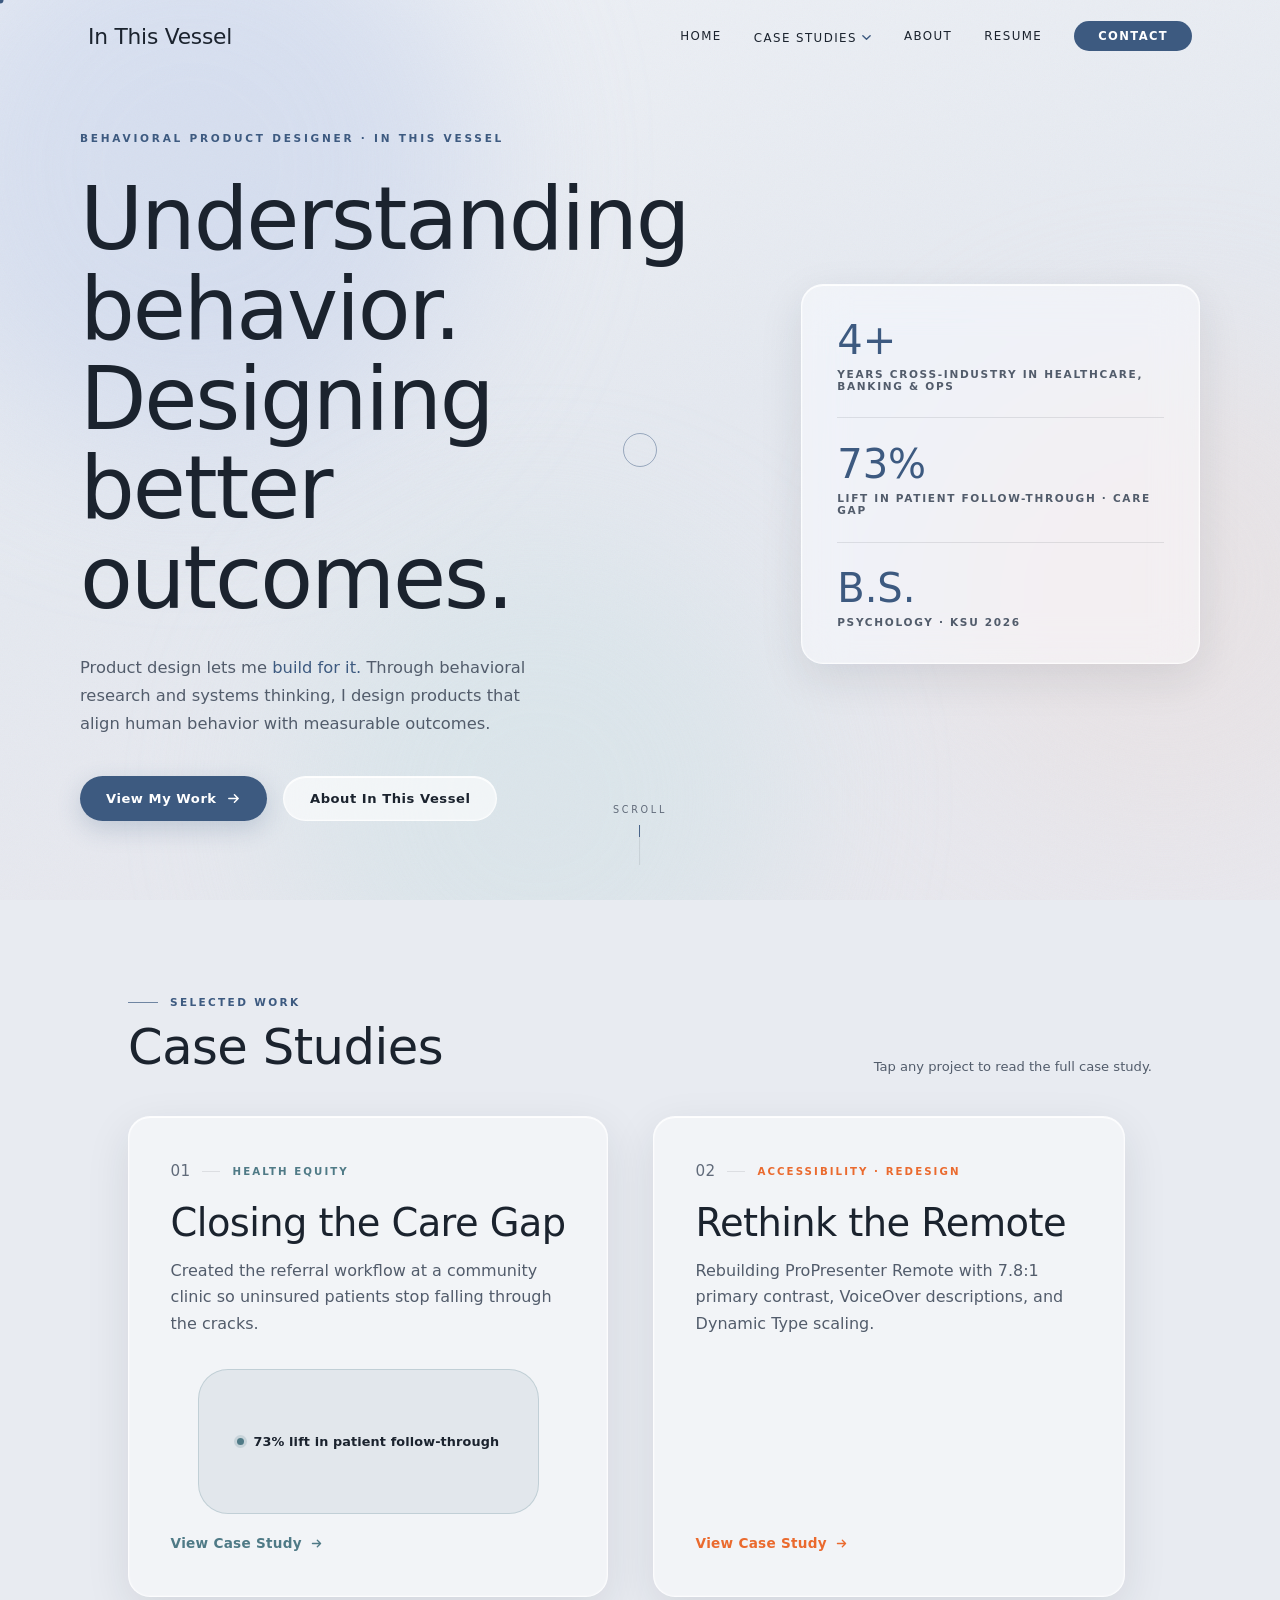
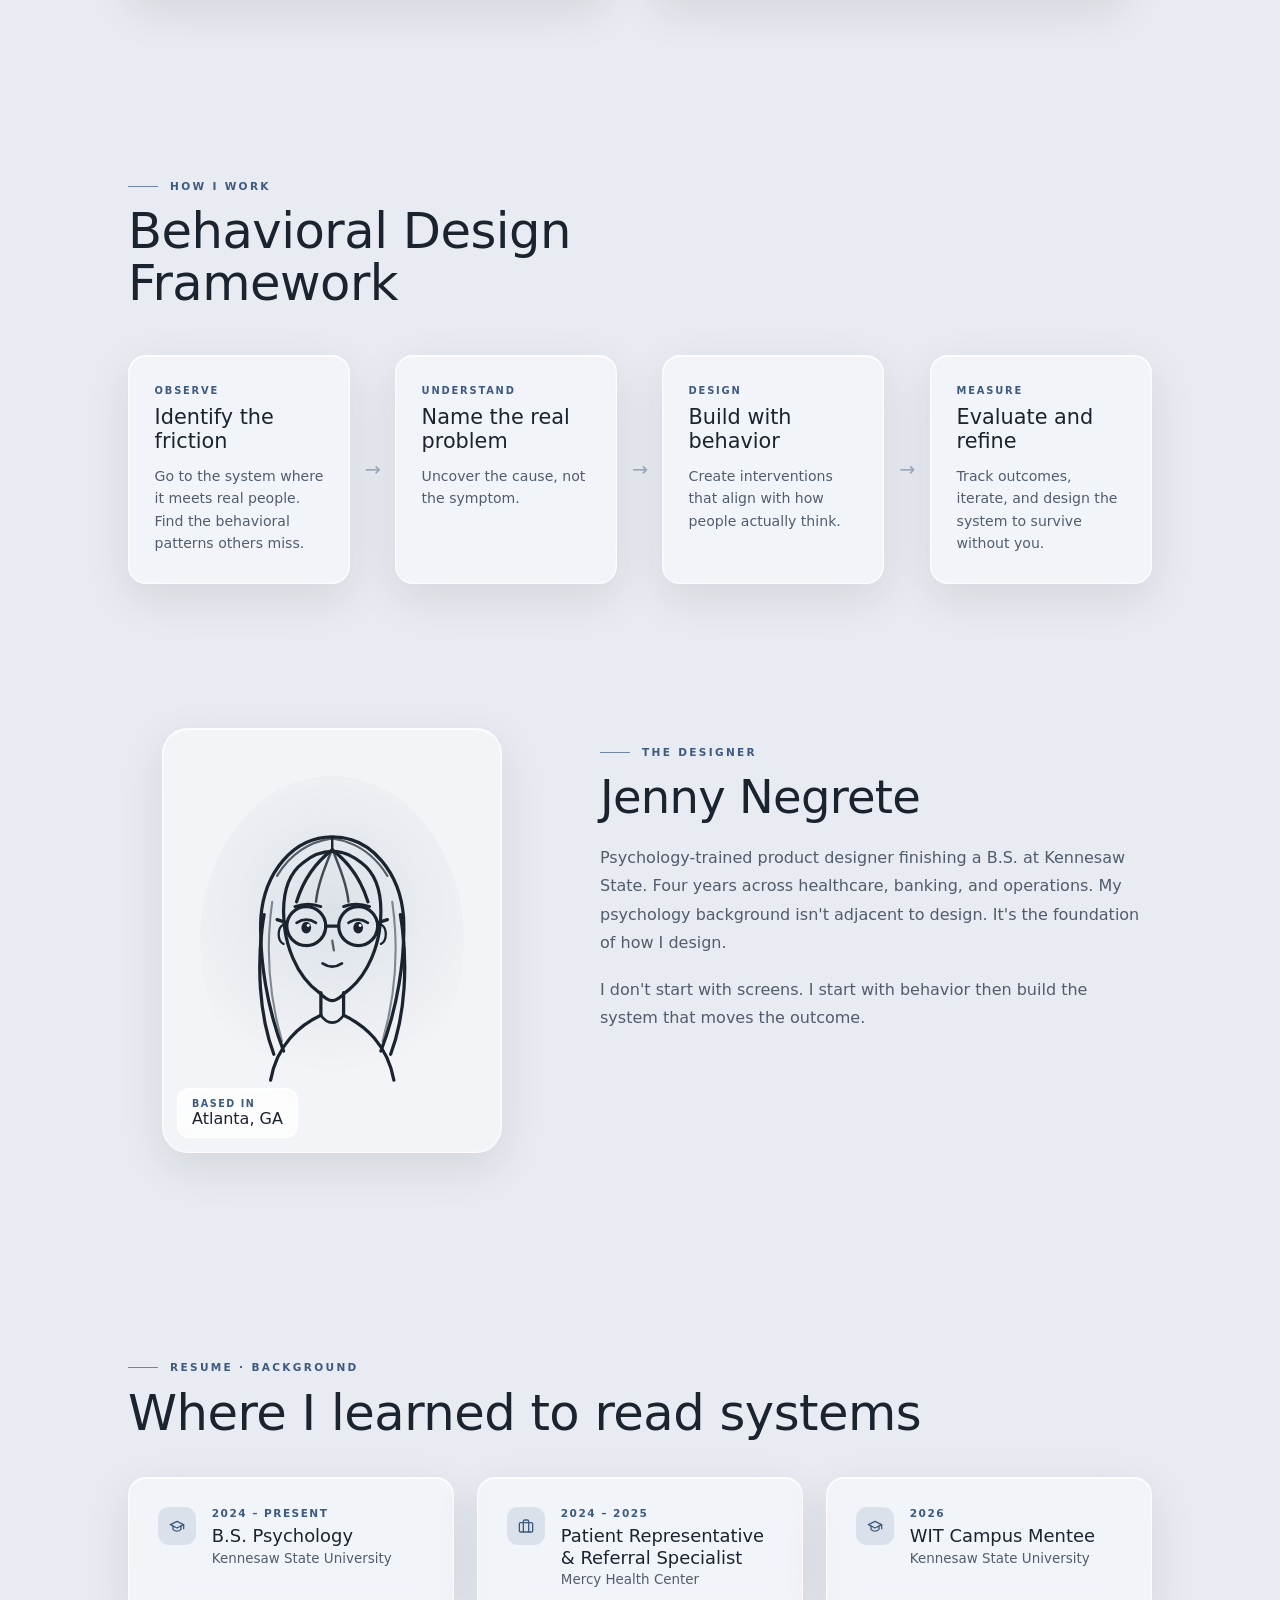
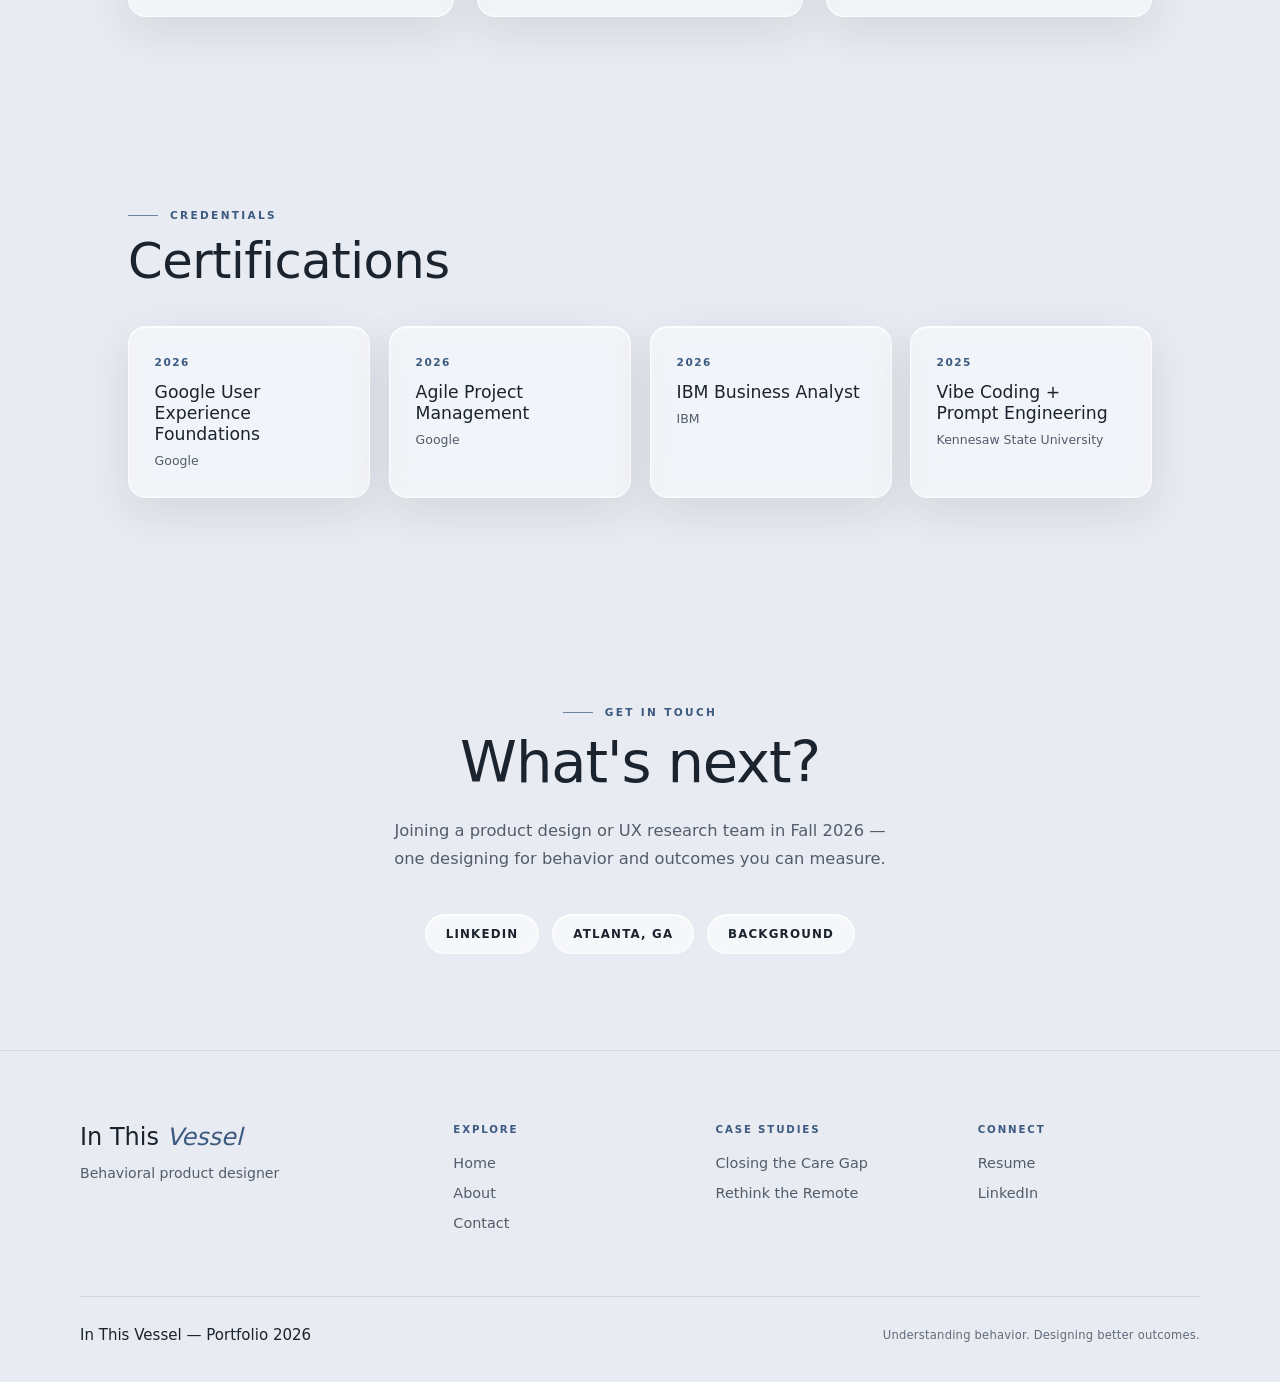
==== commit cf1be0e4: "Add files via upload" ====
--- a/index.html
+++ b/index.html
@@ -399,11 +399,26 @@
         </div>
         <h3 class="cs-title">${cs.title}</h3>
         <p class="cs-summary">${cs.summary || cs.desc}</p>
-        <div class="cs-foot">
-          ${cs.outcomeHighlight ? `<div class="cs-outcome" style="--cs-accent:${cs.accent}">
+       <div class="cs-foot">
+          ${cs.id === 'propresenter-remote' ? `
+          <div class="cs-mockup" aria-hidden="true">
+            <div class="cs-phone cs-phone-back">
+              <div class="cs-phone-screen">
+                <div class="cs-phone-island"></div>
+                <img src="images/remote-back.webp" alt="" loading="lazy">
+              </div>
+            </div>
+            <div class="cs-phone cs-phone-front">
+              <div class="cs-phone-screen">
+                <div class="cs-phone-island"></div>
+                <img src="images/remote-front.webp" alt="" loading="lazy">
+              </div>
+            </div>
+          </div>
+          ` : (cs.outcomeHighlight ? `<div class="cs-outcome" style="--cs-accent:${cs.accent}">
             <span class="cs-outcome-dot" aria-hidden="true"></span>
             <span class="cs-outcome-text">${cs.outcomeHighlight}</span>
-          </div>` : ''}
+          </div>` : '')}
           <div class="cs-cta" style="color:${cs.accent}">View Case Study ${ICON.arrow}</div>
         </div>
       </a>
--- a/css/global.css
+++ b/css/global.css
@@ -93,29 +93,10 @@
   /* ── Scroll reveal ── */
   .reveal {
     opacity: 0; transform: translateY(26px);
-    transition: opacity 0.8s cubic-bezier(0.22,0.61,0.36,1), transform 0.8s cubic-bezier(0.22,0.61,0.36,1);
+    transition: opacity 0.55s cubic-bezier(0.22,0.61,0.36,1), transform 0.55s cubic-bezier(0.22,0.61,0.36,1);
     will-change: opacity, transform;
   }
   .reveal.in { opacity: 1; transform: none; }
-
-  /* ── Custom cursor ── */
-  .cursor {
-    position: fixed; pointer-events: none; z-index: 9999;
-    width: 7px; height: 7px; border-radius: 50%;
-    background: var(--accent);
-    transform: translate(-50%, -50%);
-    transition: width 0.25s ease, height 0.25s ease, opacity 0.25s ease, background 0.25s ease;
-  }
-  .cursor-ring {
-    position: fixed; pointer-events: none; z-index: 9998;
-    width: 34px; height: 34px; border-radius: 50%;
-    border: 1px solid rgba(61,90,128,0.45);
-    transform: translate(-50%, -50%);
-    transition: width 0.28s ease, height 0.28s ease, border-color 0.28s ease, opacity 0.25s ease, background 0.28s ease;
-  }
-  .cursor-ring.lg { width: 58px; height: 58px; background: rgba(61,90,128,0.06); border-color: rgba(61,90,128,0.3); }
-  .cursor.hide, .cursor-ring.hide { opacity: 0; }
-  @media (max-width: 900px) { .cursor, .cursor-ring { display: none; } }
 
   /* ── Keyframes ── */
   @keyframes floaty { 0%,100% { transform: translateY(0); } 50% { transform: translateY(-8px); } }
--- a/css/nav.css
+++ b/css/nav.css
@@ -1,7 +1,7 @@
   /* ── Nav ── */
   .nav {
     position: fixed; top: 0; left: 0; right: 0; z-index: 80;
-    transition: background 0.4s ease, border-color 0.4s ease, box-shadow 0.4s ease, backdrop-filter 0.4s ease, opacity 0.35s ease, transform 0.35s ease;
+    transition: background 0.3s ease, border-color 0.3s ease, box-shadow 0.3s ease, opacity 0.3s ease-out, transform 0.3s ease-out;
   }
   .nav.nav-hidden {
     opacity: 0;
@@ -35,6 +35,7 @@
     font-weight: 600; transition: background 0.2s, transform 0.2s; border: none;
   }
   .nav-cta:hover { background: var(--shell-accent-deep); transform: translateY(-1px); }
+  .nav-cta:active { transform: translateY(-1px) scale(0.97); }
 
   /* hamburger (mobile) */
   .nav-burger { display: none; flex-direction: column; justify-content: center; gap: 5px; width: 40px; height: 40px; padding: 8px; background: none; border: none; cursor: pointer; }
@@ -71,7 +72,8 @@
     border: 1px solid var(--glass-edge); border-radius: 16px;
     box-shadow: var(--glass-shadow), var(--glass-inset); padding: 8px; overflow: hidden;
     opacity: 0; transform: translateY(-8px) scale(0.97); pointer-events: none;
-    transition: opacity 0.18s, transform 0.18s;
+    transition: opacity 0.18s cubic-bezier(0.23,1,0.32,1), transform 0.18s cubic-bezier(0.23,1,0.32,1);
+    transform-origin: top right;
   }
   .work-menu.open { opacity: 1; transform: none; pointer-events: auto; }
   .work-item {
--- a/css/home.css
+++ b/css/home.css
@@ -0,0 +1,415 @@
+/* ══════════════════════════════════════════
+   HOMEPAGE — css/home.css
+   Styles for index.html only.
+   Requires: css/global.css, css/nav.css
+   ══════════════════════════════════════════ */
+
+  /* ── Custom cursor ── */
+  .cursor {
+    position: fixed; pointer-events: none; z-index: 9999;
+    width: 7px; height: 7px; border-radius: 50%;
+    background: var(--accent);
+    transform: translate(-50%, -50%);
+    transition: width 0.25s ease, height 0.25s ease, opacity 0.25s ease, background 0.25s ease;
+  }
+  .cursor-ring {
+    position: fixed; pointer-events: none; z-index: 9998;
+    width: 34px; height: 34px; border-radius: 50%;
+    border: 1px solid rgba(61,90,128,0.45);
+    transform: translate(-50%, -50%);
+    transition: width 0.28s ease, height 0.28s ease, border-color 0.28s ease, opacity 0.25s ease, background 0.28s ease;
+  }
+  .cursor-ring.lg { width: 58px; height: 58px; background: rgba(61,90,128,0.06); border-color: rgba(61,90,128,0.3); }
+  .cursor.hide, .cursor-ring.hide { opacity: 0; }
+  @media (max-width: 900px) { .cursor, .cursor-ring { display: none; } }
+
+
+  /* ── HERO ── */
+  .hero { position: relative; min-height: 100vh; display: flex; align-items: center; padding: 7rem 3rem 4rem; overflow: hidden; }
+  .hero-inner {
+    position: relative; z-index: 2; max-width: 1120px; margin: 0 auto; width: 100%;
+    display: grid; grid-template-columns: 1.5fr 0.9fr; gap: 3.5rem; align-items: center;
+  }
+  .hero-fade { opacity: var(--hero-op, 1); }
+  .hero-eyebrow-anim { opacity: 0; animation: fadeUp 0.9s cubic-bezier(0.22,0.61,0.36,1) 0.1s forwards; }
+  .hero-h1 { margin: 0; }
+  .hero-anim-line { display: block; overflow: hidden; }
+  .hero-line-1, .hero-line-2 {
+    display: block;
+    font-family: var(--serif); font-weight: 300; font-size: clamp(2.7rem, 7vw, 5.4rem);
+    line-height: 1.04; letter-spacing: -0.025em; color: var(--ink); margin: 0;
+  }
+  .hero-line-1 { opacity: 0; animation: fadeUp 0.95s cubic-bezier(0.22,0.61,0.36,1) 0.28s forwards; }
+  .hero-line-2 { opacity: 0; animation: fadeUp 0.95s cubic-bezier(0.22,0.61,0.36,1) 0.42s forwards; }
+  .hero-line-2 em { font-style: italic; font-weight: 400; color: var(--accent); }
+  .hero-tagline {
+    font-family: var(--sans); font-size: 1.02rem; font-weight: 300; line-height: 1.7;
+    color: var(--muted); max-width: 460px; margin: 1.9rem 0 0;
+    opacity: 0; animation: fadeUp 0.95s cubic-bezier(0.22,0.61,0.36,1) 0.56s forwards;
+  }
+  .hero-tagline .accent { color: var(--accent); font-weight: 500; }
+  .hero-ctas { display: flex; gap: 1rem; margin-top: 2.4rem; flex-wrap: wrap; opacity: 0; animation: fadeUp 0.95s cubic-bezier(0.22,0.61,0.36,1) 0.7s forwards; }
+  .btn-primary {
+    display: inline-flex; align-items: center; gap: 9px;
+    background: var(--accent); color: #fff; border: none;
+    padding: 14px 26px; border-radius: 40px;
+    font-family: var(--sans); font-size: 0.82rem; font-weight: 600; letter-spacing: 0.04em;
+    transition: background 0.2s, transform 0.2s, box-shadow 0.2s;
+    box-shadow: 0 8px 24px rgba(61,90,128,0.22);
+  }
+  .btn-primary:hover { background: var(--accent-deep); transform: translateY(-2px); box-shadow: 0 12px 30px rgba(61,90,128,0.28); }
+  .btn-glass {
+    display: inline-flex; align-items: center;
+    background: var(--glass-2); color: var(--ink);
+    backdrop-filter: blur(14px) saturate(160%); -webkit-backdrop-filter: blur(14px) saturate(160%);
+    border: 1px solid var(--glass-edge);
+    padding: 14px 26px; border-radius: 40px;
+    font-family: var(--sans); font-size: 0.82rem; font-weight: 600; letter-spacing: 0.04em;
+    box-shadow: var(--glass-inset);
+    transition: transform 0.2s, background 0.2s;
+  }
+  .btn-glass:hover { background: var(--glass-3); transform: translateY(-2px); }
+
+  .stats-card {
+    position: relative; padding: 2.2rem; border-radius: 22px;
+    display: flex; flex-direction: column; gap: 1.6rem;
+    background: var(--glass); backdrop-filter: blur(22px) saturate(170%); -webkit-backdrop-filter: blur(22px) saturate(170%);
+    border: 1px solid var(--glass-edge); box-shadow: var(--glass-shadow), var(--glass-inset);
+    opacity: 0; animation: fadeUp 1s cubic-bezier(0.22,0.61,0.36,1) 0.78s forwards;
+  }
+  .stats-card > div { padding-bottom: 1.6rem; border-bottom: 1px solid var(--line); }
+  .stats-card > div:last-child { padding-bottom: 0; border-bottom: none; }
+  .stats-card .num { font-family: var(--serif); font-weight: 400; font-size: 2.5rem; line-height: 1; color: var(--accent); }
+  .stats-card .label { font-family: var(--sans); font-size: 0.66rem; font-weight: 600; letter-spacing: 0.16em; text-transform: uppercase; color: var(--muted); margin-top: 0.5rem; }
+
+  .scroll-hint { position: absolute; bottom: 2.2rem; left: 50%; transform: translateX(-50%); display: flex; flex-direction: column; align-items: center; gap: 10px; z-index: 2; }
+  .scroll-hint .label { font-family: var(--sans); font-size: 0.6rem; letter-spacing: 0.28em; text-transform: uppercase; color: var(--muted-soft); }
+  .scroll-hint .line { width: 1px; height: 40px; background: var(--line); position: relative; overflow: hidden; }
+  .scroll-hint .line::after { content: ""; position: absolute; top: 0; left: 0; width: 100%; height: 12px; background: var(--accent); animation: scrollDot 1.8s ease-in-out infinite; }
+  @media (max-width: 860px) { .hero-inner { grid-template-columns: 1fr; gap: 2.4rem; } .hero { padding-top: 6rem; } .stats-card { max-width: 360px; } }
+
+  /* ── POSITIONING ── */
+  .position-wrap { padding: 5.5rem 0 1rem; }
+  .position-head { max-width: 760px; margin: 0 0 2.8rem; }
+  .position-h2 {
+    font-family: var(--serif); font-weight: 400; font-size: clamp(1.7rem, 3.4vw, 2.5rem);
+    line-height: 1.12; letter-spacing: -0.015em; color: var(--ink); margin: 0.9rem 0 0;
+  }
+  .position-h2 em { font-style: italic; color: var(--accent); }
+  .position-grid { display: grid; grid-template-columns: repeat(3, 1fr); gap: 1.4rem; }
+  @media (max-width: 820px) { .position-grid { grid-template-columns: 1fr; } .position-wrap { padding: 4rem 0 0.5rem; } }
+  .position-card {
+    position: relative; padding: 2rem 1.9rem; border-radius: 20px;
+    background: var(--glass); backdrop-filter: blur(20px) saturate(160%); -webkit-backdrop-filter: blur(20px) saturate(160%);
+    border: 1px solid var(--glass-edge); box-shadow: var(--glass-shadow), var(--glass-inset);
+    transition: transform 0.3s cubic-bezier(0.22,0.61,0.36,1), box-shadow 0.3s;
+  }
+  .position-card:hover { transform: translateY(-5px); box-shadow: 0 22px 54px rgba(27,35,46,0.15), var(--glass-inset); }
+  .position-card .pc-num { font-family: var(--serif); font-weight: 300; font-size: 1.1rem; color: var(--accent); opacity: 0.7; }
+  .position-card h3 { font-family: var(--serif); font-weight: 400; font-size: 1.45rem; color: var(--ink); margin: 0.5rem 0 0.7rem; }
+  .position-card p { font-family: var(--sans); font-size: 0.92rem; font-weight: 300; line-height: 1.7; color: var(--muted); margin: 0; }
+  .position-card p b { font-weight: 600; color: var(--ink); }
+  .position-synth {
+    margin-top: 1.6rem; padding: 1.3rem 1.7rem; border-radius: 16px;
+    background: var(--accent-soft); border: 1px solid var(--glass-edge);
+    font-family: var(--serif); font-weight: 400; font-size: clamp(1.05rem, 1.9vw, 1.4rem);
+    line-height: 1.5; color: var(--ink);
+  }
+  .position-synth em { font-style: italic; color: var(--accent); }
+
+  /* ── HOW I THINK (operating loop) ── */
+  .think-wrap { padding: 5.5rem 0 1rem; }
+  @media (max-width: 820px) { .think-wrap { padding: 4rem 0 0.5rem; } }
+  .think-head { max-width: 720px; margin: 0 0 2.6rem; }
+  .think-head h2 {
+    font-family: var(--serif); font-weight: 400; font-size: clamp(1.7rem, 3.4vw, 2.5rem);
+    line-height: 1.12; letter-spacing: -0.015em; color: var(--ink); margin: 0.9rem 0 0.7rem;
+  }
+  .think-head p { font-family: var(--sans); font-size: 0.96rem; font-weight: 300; line-height: 1.7; color: var(--muted); margin: 0; max-width: 600px; }
+  .think-rail { display: grid; grid-template-columns: repeat(4, 1fr); gap: 0.9rem; align-items: stretch; }
+  @media (max-width: 860px) { .think-rail { grid-template-columns: 1fr; gap: 0.6rem; } }
+  .think-step {
+    position: relative; padding: 1.7rem 1.5rem; border-radius: 18px;
+    background: var(--glass); backdrop-filter: blur(20px) saturate(160%); -webkit-backdrop-filter: blur(20px) saturate(160%);
+    border: 1px solid var(--glass-edge); box-shadow: var(--glass-shadow), var(--glass-inset);
+    display: flex; flex-direction: column; gap: 0.5rem;
+  }
+  .think-step .ts-num { font-family: var(--sans); font-size: 0.62rem; font-weight: 600; letter-spacing: 0.18em; text-transform: uppercase; color: var(--accent); }
+  .think-step h3 { font-family: var(--serif); font-weight: 400; font-size: 1.3rem; color: var(--ink); margin: 0.1rem 0 0.2rem; }
+  .think-step .ts-principle { font-family: var(--sans); font-size: 0.86rem; font-weight: 500; line-height: 1.5; color: var(--ink); margin: 0; }
+  .think-step .ts-eg { font-family: var(--sans); font-size: 0.82rem; font-weight: 300; line-height: 1.55; color: var(--muted); margin: 0.3rem 0 0; padding-top: 0.6rem; border-top: 1px solid var(--line); }
+  .think-step .ts-eg b { font-weight: 600; color: var(--ink); }
+  /* connector arrow between steps */
+  .think-step:not(:last-child)::after {
+    content: ""; position: absolute; z-index: 2; top: 50%; right: -0.62rem; width: 1.2rem; height: 1.2rem;
+    transform: translateY(-50%) rotate(45deg);
+    border-top: 2px solid var(--accent); border-right: 2px solid var(--accent);
+    opacity: 0.5;
+  }
+  @media (max-width: 860px) {
+    .think-step:not(:last-child)::after { top: auto; right: 50%; bottom: -0.62rem; transform: translateX(50%) rotate(135deg); }
+  }
+  .think-loop {
+    margin-top: 1.4rem; font-family: var(--serif); font-weight: 400; font-size: clamp(1rem, 1.8vw, 1.3rem);
+    line-height: 1.5; color: var(--ink); padding: 1.2rem 1.6rem; border-radius: 14px;
+    background: var(--accent-soft); border: 1px solid var(--glass-edge);
+  }
+  .think-loop em { font-style: italic; color: var(--accent); }
+
+  /* Detailed Role/Duration/Skill and Problem·Approach·Outcome snapshots now live
+     on the case-study pages only — homepage cards are doorways, not case studies. */
+
+  /* ── ABOUT ── */
+  .about-wrap { padding: 7rem 0; }
+  .about-grid { display: grid; grid-template-columns: 0.85fr 1.15fr; gap: 4rem; align-items: center; }
+  @media (max-width: 860px) { .about-grid { grid-template-columns: 1fr; gap: 2.8rem; } .about-wrap { padding: 4.5rem 0; } }
+
+  .lens {
+    position: relative; max-width: 340px; aspect-ratio: 4/5; margin: 0 auto;
+    border-radius: 26px; overflow: hidden;
+    background: var(--glass); backdrop-filter: blur(18px) saturate(160%); -webkit-backdrop-filter: blur(18px) saturate(160%);
+    border: 1px solid var(--glass-edge); box-shadow: var(--glass-shadow), var(--glass-inset);
+    display: flex; align-items: center; justify-content: center;
+  }
+  .lens::before { content: ""; position: absolute; width: 78%; height: 78%; border-radius: 50%; background: radial-gradient(circle at 50% 40%, var(--accent-soft), transparent 70%); }
+  .girl-avatar { position: relative; width: 96%; height: auto; }
+  .head-group { transform-origin: 100px 110px; animation: floaty 6s ease-in-out infinite; }
+  .eye { animation: blink 5.5s infinite; transform-origin: center; }
+  @keyframes blink { 0%,92%,100% { transform: scaleY(1); } 95% { transform: scaleY(0.1); } }
+  .sparkle { opacity: 0; animation: twinkle 4s ease-in-out infinite; }
+  .sparkle-2 { animation-delay: 1.3s; } .sparkle-3 { animation-delay: 2.6s; }
+  @keyframes twinkle { 0%,100% { opacity: 0; } 50% { opacity: 0.8; } }
+  .photo-tag {
+    position: absolute; bottom: 14px; left: 14px; z-index: 5;
+    padding: 9px 14px; border-radius: 12px;
+    background: rgba(255,255,255,0.66); backdrop-filter: blur(14px); -webkit-backdrop-filter: blur(14px);
+    border: 1px solid var(--glass-edge); box-shadow: var(--glass-inset);
+  }
+  .photo-tag .based { font-family: var(--sans); font-size: 0.6rem; font-weight: 600; letter-spacing: 0.16em; text-transform: uppercase; color: var(--accent); }
+  .photo-tag .place { font-family: var(--serif); font-size: 1rem; color: var(--ink); }
+
+  .about-h2 { font-family: var(--serif); font-weight: 400; font-size: clamp(1.9rem, 4vw, 2.9rem); line-height: 1.06; letter-spacing: -0.015em; color: var(--ink); margin: 0.7rem 0 1.4rem; }
+  .about-p { font-family: var(--sans); font-size: 1rem; font-weight: 300; line-height: 1.78; color: var(--muted); margin: 0 0 1.1rem; max-width: 540px; }
+  .skills { display: flex; flex-wrap: wrap; gap: 0.6rem; margin-top: 1.8rem; }
+  .skill {
+    font-family: var(--sans); font-size: 0.76rem; font-weight: 500; color: var(--ink);
+    padding: 8px 15px; border-radius: 30px;
+    background: var(--glass-2); border: 1px solid var(--glass-edge); box-shadow: var(--glass-inset);
+    transition: transform 0.2s, color 0.2s, background 0.2s;
+  }
+  .skill:hover { transform: translateY(-2px); color: var(--accent); }
+
+  /* ── CASE STUDIES ── */
+  .work-wrap { padding: 6rem 0; }
+  .work-head { display: flex; align-items: flex-end; justify-content: space-between; flex-wrap: wrap; gap: 1rem; margin-bottom: 2.6rem; }
+  .work-head h2 { margin: 0; }
+  .work-note { font-family: var(--sans); font-size: 0.82rem; font-weight: 300; color: var(--muted); max-width: 320px; margin: 0; }
+  .cs-grid { display: grid; grid-template-columns: repeat(2, 1fr); gap: 1.6rem; }
+  @media (max-width: 760px) { .cs-grid { grid-template-columns: 1fr; } .work-wrap { padding: 4rem 0; } }
+  /* ── Recruiter-first card: Title → Summary → Outcome → CTA, nothing else.
+     One focal hierarchy, generous whitespace, an obvious doorway into the case study. ── */
+  .cs-card {
+    position: relative; display: flex; flex-direction: column; height: 100%;
+    padding: 2.8rem 2.6rem; border-radius: 22px; overflow: hidden;
+    background: var(--glass); backdrop-filter: blur(20px) saturate(160%); -webkit-backdrop-filter: blur(20px) saturate(160%);
+    border: 1px solid var(--glass-edge); box-shadow: var(--glass-shadow), var(--glass-inset);
+    transition: transform 0.34s cubic-bezier(0.22,0.61,0.36,1), box-shadow 0.34s, border-color 0.34s;
+  }
+  .cs-card::before { content: ""; position: absolute; inset: 0; background: var(--accent-bg, transparent); opacity: 0; transition: opacity 0.34s; }
+  .cs-card:hover { transform: translateY(-6px); box-shadow: 0 24px 60px rgba(27,35,46,0.16), var(--glass-inset); }
+  .cs-card:hover::before { opacity: 1; }
+  .cs-card > * { position: relative; }
+
+  .cs-card-head { display: flex; align-items: center; gap: 0.8rem; margin-bottom: 1.4rem; }
+  .cs-index { font-family: var(--serif); font-weight: 300; font-size: 0.95rem; color: var(--muted-soft); letter-spacing: 0.02em; }
+  .cs-index::after { content: ""; display: inline-block; width: 18px; height: 1px; background: var(--line); vertical-align: middle; margin-left: 0.7rem; }
+  .cs-label { font-family: var(--sans); font-size: 0.64rem; font-weight: 600; letter-spacing: 0.2em; text-transform: uppercase; }
+  .cs-title { font-family: var(--serif); font-weight: 400; font-size: clamp(1.9rem, 3.2vw, 2.4rem); line-height: 1.08; letter-spacing: -0.015em; color: var(--ink); margin: 0 0 0.9rem; }
+  .cs-summary { font-family: var(--sans); font-size: 1rem; font-weight: 300; line-height: 1.65; color: var(--muted); margin: 0; max-width: 38ch; }
+
+  /* foot: outcome highlight + CTA, pinned to a shared baseline across cards */
+  .cs-foot { margin-top: auto; padding-top: 2rem; display: flex; flex-direction: column; gap: 1.3rem; }
+  .cs-outcome { display: inline-flex; align-items: center; gap: 0.6rem; align-self: flex-start; padding: 0.5rem 0.95rem 0.5rem 0.8rem; border-radius: 30px; background: color-mix(in srgb, var(--cs-accent) 10%, transparent); border: 1px solid color-mix(in srgb, var(--cs-accent) 22%, transparent); }
+  .cs-outcome-dot { width: 7px; height: 7px; border-radius: 50%; background: var(--cs-accent); flex-shrink: 0; box-shadow: 0 0 0 3px color-mix(in srgb, var(--cs-accent) 18%, transparent); }
+  .cs-outcome-text { font-family: var(--sans); font-size: 0.8rem; font-weight: 600; letter-spacing: 0.01em; color: var(--ink); }
+  .cs-cta { display: inline-flex; align-items: center; gap: 8px; font-family: var(--sans); font-size: 0.85rem; font-weight: 600; letter-spacing: 0.02em; transition: gap 0.25s ease; }
+  .cs-cta svg { transition: transform 0.25s ease; }
+  .cs-card:hover .cs-cta { gap: 12px; }
+  .cs-card:hover .cs-cta svg { transform: translateX(3px); }
+  .cs-grid { align-items: stretch; }
+  .cs-grid > .reveal { display: flex; }
+  @media (max-width: 760px) { .cs-card { padding: 2.2rem 1.8rem; } }
+
+  /* ── EXPERIENCE ── */
+  .xp-wrap { padding: 6rem 0; }
+  .xp-grid { display: grid; grid-template-columns: repeat(3, 1fr); gap: 1.4rem; }
+  @media (max-width: 760px) { .xp-grid { grid-template-columns: 1fr; } .xp-wrap { padding: 4rem 0; } }
+  .xp-item {
+    display: flex; gap: 1rem; padding: 1.8rem; border-radius: 18px;
+    background: var(--glass); backdrop-filter: blur(18px) saturate(160%); -webkit-backdrop-filter: blur(18px) saturate(160%);
+    border: 1px solid var(--glass-edge); box-shadow: var(--glass-shadow), var(--glass-inset);
+    transition: transform 0.28s;
+  }
+  .xp-item:hover { transform: translateY(-4px); }
+  .xp-icon { flex-shrink: 0; width: 38px; height: 38px; border-radius: 11px; display: flex; align-items: center; justify-content: center; color: var(--accent); background: var(--accent-soft); }
+  .xp-lede { font-family: var(--sans); font-size: 0.96rem; font-weight: 300; line-height: 1.7; color: var(--muted); margin: -1.4rem 0 2.4rem; max-width: 660px; }
+  .xp-period { font-family: var(--sans); font-size: 0.66rem; font-weight: 600; letter-spacing: 0.14em; text-transform: uppercase; color: var(--accent); margin-bottom: 0.4rem; }
+  .xp-role { font-family: var(--serif); font-size: 1.12rem; color: var(--ink); line-height: 1.2; margin-bottom: 0.25rem; }
+  .xp-org { font-family: var(--sans); font-size: 0.84rem; font-weight: 300; color: var(--muted); }
+  .xp-note { font-family: var(--sans); font-size: 0.82rem; font-weight: 300; line-height: 1.55; color: var(--muted); margin-top: 0.7rem; padding-top: 0.7rem; border-top: 1px solid var(--line); }
+
+  /* ── CERTIFICATIONS ── */
+  .cert-wrap { padding: 6rem 0; }
+  .cert-grid { display: grid; grid-template-columns: repeat(4, 1fr); gap: 1.2rem; }
+  @media (max-width: 900px) { .cert-grid { grid-template-columns: repeat(2, 1fr); } }
+  @media (max-width: 520px) { .cert-grid { grid-template-columns: 1fr; } .cert-wrap { padding: 4rem 0; } }
+  .cert-card {
+    padding: 1.8rem 1.6rem; border-radius: 18px;
+    background: var(--glass); backdrop-filter: blur(18px) saturate(160%); -webkit-backdrop-filter: blur(18px) saturate(160%);
+    border: 1px solid var(--glass-edge); box-shadow: var(--glass-shadow), var(--glass-inset);
+    transition: transform 0.28s;
+  }
+  .cert-card:hover { transform: translateY(-4px); }
+  .cert-year { font-family: var(--sans); font-size: 0.66rem; font-weight: 600; letter-spacing: 0.14em; color: var(--accent); margin-bottom: 0.9rem; }
+  .cert-name { font-family: var(--serif); font-size: 1.08rem; line-height: 1.22; color: var(--ink); margin-bottom: 0.5rem; }
+  .cert-issuer { font-family: var(--sans); font-size: 0.78rem; font-weight: 300; color: var(--muted); }
+
+  /* ── CONTACT ── */
+  .contact-wrap { padding: 7rem 3rem 6rem; text-align: center; }
+  .contact-h { font-family: var(--serif); font-weight: 300; font-size: clamp(2.1rem, 5vw, 3.6rem); line-height: 1.08; letter-spacing: -0.02em; color: var(--ink); max-width: 760px; margin: 0.6rem auto 1.4rem; }
+  .contact-h .accent { color: var(--accent); font-style: italic; font-weight: 400; }
+  .contact-sub { font-family: var(--sans); font-size: 1.02rem; font-weight: 300; line-height: 1.7; color: var(--muted); max-width: 520px; margin: 0 auto 2.6rem; }
+  .contact-links { display: flex; flex-wrap: wrap; justify-content: center; gap: 0.8rem; }
+  .contact-link {
+    font-family: var(--sans); font-size: 0.74rem; font-weight: 600; letter-spacing: 0.1em; color: var(--ink);
+    padding: 12px 20px; border-radius: 40px;
+    background: var(--glass-2); backdrop-filter: blur(14px); -webkit-backdrop-filter: blur(14px);
+    border: 1px solid var(--glass-edge); box-shadow: var(--glass-inset);
+    transition: transform 0.2s, color 0.2s, background 0.2s;
+  }
+  .contact-link:hover { transform: translateY(-2px); color: var(--accent); background: var(--glass-3); }
+
+  /* ── FOOTER ── */
+  .foot { padding: 2.5rem 3rem; display: flex; align-items: center; justify-content: space-between; flex-wrap: wrap; gap: 0.6rem; border-top: 1px solid var(--line); }
+  .foot .name { font-family: var(--serif); font-size: 0.96rem; color: var(--ink); }
+  .foot .meta { font-family: var(--sans); font-size: 0.74rem; font-weight: 300; color: var(--muted-soft); letter-spacing: 0.02em; }
+
+
+  /* ── SHARED FOOTER COMPONENT (global site navigation) ──
+     Identical IA, layout logic, nav structure, interaction & accessibility on
+     every page — only the skin (palette + type) changes. Homepage skin below. */
+  .site-footer { border-top: 1px solid var(--line); padding: 4.5rem 3rem 0; }
+  .site-footer__inner { max-width: 1120px; margin: 0 auto; display: grid; grid-template-columns: 1.5fr 1fr 1fr 1fr; gap: 2.5rem; }
+  @media (max-width: 860px) { .site-footer__inner { grid-template-columns: 1fr 1fr; gap: 2.4rem 2rem; } .site-footer { padding: 3.5rem 1.5rem 0; } }
+  @media (max-width: 480px) { .site-footer__inner { grid-template-columns: 1fr; } }
+  .sf-brand .sf-logo { font-family: var(--serif); font-size: 1.5rem; font-weight: 500; color: var(--ink); display: inline-block; margin-bottom: 0.7rem; }
+  .sf-brand .sf-logo em { font-style: italic; color: var(--shell-accent); }
+  .sf-brand p { font-family: var(--sans); font-size: 0.88rem; font-weight: 300; line-height: 1.65; color: var(--muted); max-width: 280px; margin: 0; }
+  .sf-col h4 { font-family: var(--sans); font-size: 0.64rem; font-weight: 600; letter-spacing: 0.18em; text-transform: uppercase; color: var(--shell-accent); margin: 0 0 1.1rem; }
+  .sf-col ul { list-style: none; margin: 0; padding: 0; display: flex; flex-direction: column; gap: 0.7rem; }
+  .sf-col a { font-family: var(--sans); font-size: 0.9rem; font-weight: 400; color: var(--muted); background: none; border: none; padding: 0; text-align: left; transition: color 0.2s, padding-left 0.2s; cursor: pointer; }
+  .sf-col a:hover { color: var(--shell-accent); padding-left: 4px; }
+  .site-footer__bottom { max-width: 1120px; margin: 4rem auto 0; border-top: 1px solid var(--line); padding: 1.8rem 0 2.4rem; display: flex; align-items: center; justify-content: space-between; flex-wrap: wrap; gap: 0.6rem; }
+  .site-footer__bottom .sf-sign { font-family: var(--serif); font-size: 0.94rem; color: var(--ink); }
+  .site-footer__bottom .sf-meta { font-family: var(--sans); font-size: 0.72rem; font-weight: 300; color: var(--muted-soft); letter-spacing: 0.02em; }
+
+
+  /* ── OVERLAYS (about + case study) ── */
+  .overlay {
+    position: fixed; inset: 0; z-index: 200; overflow-y: auto;
+    background: var(--bg);
+    opacity: 0; pointer-events: none; transition: opacity 0.4s ease;
+  }
+  .overlay.open { opacity: 1; pointer-events: auto; }
+  .overlay-atmos { position: fixed; inset: 0; z-index: 0; pointer-events: none; }
+  .cs-close {
+    position: fixed; top: 1.6rem; right: 1.8rem; z-index: 210;
+    width: 44px; height: 44px; border-radius: 50%; display: flex; align-items: center; justify-content: center;
+    background: var(--glass-2); border: 1px solid var(--glass-edge); box-shadow: var(--glass-inset);
+    color: var(--ink); transition: transform 0.2s, background 0.2s;
+  }
+  .cs-close:hover { transform: rotate(90deg); background: var(--glass-3); }
+
+
+  /* case study overlay content */
+  .cs-hero { position: relative; padding: 8rem 2.4rem 4rem; overflow: hidden; }
+  .cs-hero-inner { position: relative; z-index: 2; max-width: 880px; margin: 0 auto; }
+  .cs-hero-label { display: flex; align-items: center; gap: 12px; margin-bottom: 1.4rem; }
+  .cs-hero-label .line { width: 30px; height: 1px; display: inline-block; }
+  .cs-hero-label .txt { font-family: var(--sans); font-size: 0.68rem; font-weight: 600; letter-spacing: 0.2em; text-transform: uppercase; }
+  .cs-hero-title { font-family: var(--serif); font-weight: 300; font-size: clamp(2.6rem, 7vw, 5rem); line-height: 1.0; letter-spacing: -0.025em; color: var(--ink); margin: 0 0 1.2rem; }
+  .cs-hero-sub { font-family: var(--sans); font-size: 1.1rem; font-weight: 300; line-height: 1.6; color: var(--muted); max-width: 560px; margin: 0; }
+
+  .cs-overview { max-width: 880px; margin: 0 auto; padding: 0 2.4rem; position: relative; z-index: 2; }
+  .cs-overview-bar { display: grid; grid-template-columns: repeat(3, 1fr); gap: 1px; border-radius: 18px; overflow: hidden; background: var(--glass); backdrop-filter: blur(18px) saturate(160%); -webkit-backdrop-filter: blur(18px) saturate(160%); border: 1px solid var(--glass-edge); box-shadow: var(--glass-shadow), var(--glass-inset); }
+  .cs-overview-item { padding: 1.3rem 1.5rem; }
+  .cs-overview-label { font-family: var(--sans); font-size: 0.62rem; font-weight: 600; letter-spacing: 0.14em; text-transform: uppercase; margin-bottom: 0.4rem; }
+  .cs-overview-value { font-family: var(--serif); font-size: 1.04rem; color: var(--ink); }
+  @media (max-width: 600px) { .cs-overview-bar { grid-template-columns: 1fr 1fr; } }
+
+  .cs-challenge, .cs-outcome { max-width: 760px; margin: 0 auto; padding: 4rem 2.4rem; position: relative; z-index: 2; }
+  .cs-challenge p, .cs-outcome p { font-family: var(--sans); font-size: 1.08rem; font-weight: 300; line-height: 1.8; color: var(--muted); margin: 0; }
+  .cs-process { max-width: 880px; margin: 0 auto; padding: 2rem 2.4rem 4rem; position: relative; z-index: 2; }
+  .cs-process-grid { display: grid; grid-template-columns: 1fr 1fr; gap: 1.4rem; }
+  @media (max-width: 700px) { .cs-process-grid { grid-template-columns: 1fr; } }
+  .cs-step { position: relative; padding: 2rem; border-radius: 18px; overflow: hidden; background: var(--glass); backdrop-filter: blur(18px) saturate(160%); -webkit-backdrop-filter: blur(18px) saturate(160%); border: 1px solid var(--glass-edge); box-shadow: var(--glass-shadow), var(--glass-inset); }
+  .cs-step-num-bg { position: absolute; top: -0.5rem; right: 0.8rem; font-family: var(--serif); font-weight: 300; font-size: 4.5rem; line-height: 1; }
+  .cs-step-num-pill { display: inline-flex; align-items: center; justify-content: center; width: 34px; height: 34px; border-radius: 10px; font-family: var(--sans); font-size: 0.8rem; font-weight: 600; margin-bottom: 1rem; }
+  .cs-step h3 { font-family: var(--serif); font-weight: 400; font-size: 1.25rem; color: var(--ink); margin: 0 0 0.6rem; position: relative; }
+  .cs-step p { font-family: var(--sans); font-size: 0.9rem; font-weight: 300; line-height: 1.65; color: var(--muted); margin: 0; position: relative; }
+
+  .cs-stat { position: relative; padding: 5rem 2.4rem; text-align: center; overflow: hidden; }
+  .cs-stat-inner { position: relative; z-index: 2; max-width: 620px; margin: 0 auto; }
+  .cs-stat-num { font-family: var(--serif); font-weight: 300; font-size: clamp(4rem, 12vw, 7rem); line-height: 1; }
+  .cs-stat-desc { font-family: var(--sans); font-size: 1.05rem; font-weight: 300; line-height: 1.6; color: var(--muted); margin: 1rem 0 0; }
+
+  .cs-keep { max-width: 760px; margin: 0 auto; padding: 3rem 2.4rem 5rem; position: relative; z-index: 2; }
+  .cs-keep-title { font-family: var(--sans); font-size: 0.66rem; font-weight: 600; letter-spacing: 0.2em; text-transform: uppercase; color: var(--muted-soft); margin-bottom: 1.4rem; }
+  .cs-keep-row { display: flex; justify-content: space-between; gap: 1rem; flex-wrap: wrap; margin-bottom: 2rem; }
+  .cs-keep-link { display: inline-flex; align-items: center; gap: 8px; font-family: var(--serif); font-size: 1.4rem; color: var(--ink); transition: color 0.2s; }
+  .cs-keep-link:hover { color: var(--accent); }
+  .cs-back a { font-family: var(--sans); font-size: 0.8rem; font-weight: 600; letter-spacing: 0.06em; color: var(--accent); }
+
+  /* ── BEHAVIORAL DESIGN FRAMEWORK ── */
+  .framework-wrap { padding: 5.5rem 0 2rem; }
+  @media (max-width: 820px) { .framework-wrap { padding: 4rem 0 1rem; } }
+  .framework-head { max-width: 720px; margin: 0 0 2.8rem; }
+.fw-rail { display: grid; grid-template-columns: 1fr auto 1fr auto 1fr auto 1fr; gap: 0; align-items: stretch; }
+  @media (max-width: 900px) { .fw-rail { grid-template-columns: 1fr; gap: 0; } }
+  .fw-step {
+    padding: 1.8rem 1.6rem; border-radius: 18px;
+    background: var(--glass); backdrop-filter: blur(20px) saturate(160%); -webkit-backdrop-filter: blur(20px) saturate(160%);
+    border: 1px solid var(--glass-edge); box-shadow: var(--glass-shadow), var(--glass-inset);
+    display: flex; flex-direction: column; gap: 0.5rem;
+    transition: transform 0.3s cubic-bezier(0.22,0.61,0.36,1);
+    align-self: stretch;
+  }
+  .fw-step:hover { transform: translateY(-4px); }
+  .fw-num { font-family: var(--sans); font-size: 0.62rem; font-weight: 600; letter-spacing: 0.18em; text-transform: uppercase; color: var(--accent); }
+  .fw-step h3 { font-family: var(--serif); font-weight: 400; font-size: 1.3rem; color: var(--ink); margin: 0.1rem 0 0.2rem; }
+  .fw-step p { font-family: var(--sans); font-size: 0.88rem; font-weight: 300; line-height: 1.6; color: var(--muted); margin: 0; }
+  .fw-arrow { font-family: var(--sans); font-size: 1.2rem; color: var(--accent); opacity: 0.45; padding: 0 0.9rem; text-align: center; line-height: 1; display: flex; align-items: center; }
+  @media (max-width: 900px) { .fw-arrow { padding: 0.5rem 0 0.5rem 1.8rem; text-align: left; } }
+
+  /* ── WHY IN THIS VESSEL ── */
+  .vessel-wrap { padding: 5rem 0; }
+  @media (max-width: 820px) { .vessel-wrap { padding: 3.5rem 0; } }
+  .vessel-inner { max-width: 720px; }
+  .vessel-h2 { font-family: var(--serif); font-weight: 400; font-size: clamp(1.8rem, 3.6vw, 2.6rem); line-height: 1.1; letter-spacing: -0.015em; color: var(--ink); margin: 0.8rem 0 2rem; }
+  .vessel-h2 em { font-style: italic; color: var(--accent); }
+  .vessel-body { padding: 2rem 2.4rem; border-radius: 20px; background: var(--glass); backdrop-filter: blur(20px) saturate(160%); -webkit-backdrop-filter: blur(20px) saturate(160%); border: 1px solid var(--glass-edge); box-shadow: var(--glass-shadow), var(--glass-inset); }
+  .vessel-body p { font-family: var(--sans); font-size: 1rem; font-weight: 300; line-height: 1.78; color: var(--muted); margin: 0 0 1rem; }
+  .vessel-body p:last-child { margin: 0; }
+  .vessel-body em { font-style: italic; color: var(--ink); font-weight: 400; }
+
+  /* reduced motion */
+
+  /* ── Button press feedback ── */
+  .btn-primary:active { transform: translateY(-2px) scale(0.97); }
+  .btn-glass:active { transform: translateY(-2px) scale(0.97); }
+
+  @media (prefers-reduced-motion: reduce) {
+    *, *::before, *::after { animation-duration: 0.001ms !important; animation-iteration-count: 1 !important; transition-duration: 0.001ms !important; }
+    .reveal { opacity: 1; transform: none; }
+    .hero-eyebrow-anim, .hero-line-1, .hero-line-2, .hero-tagline, .hero-ctas, .stats-card { opacity: 1; animation: none; }
+  }
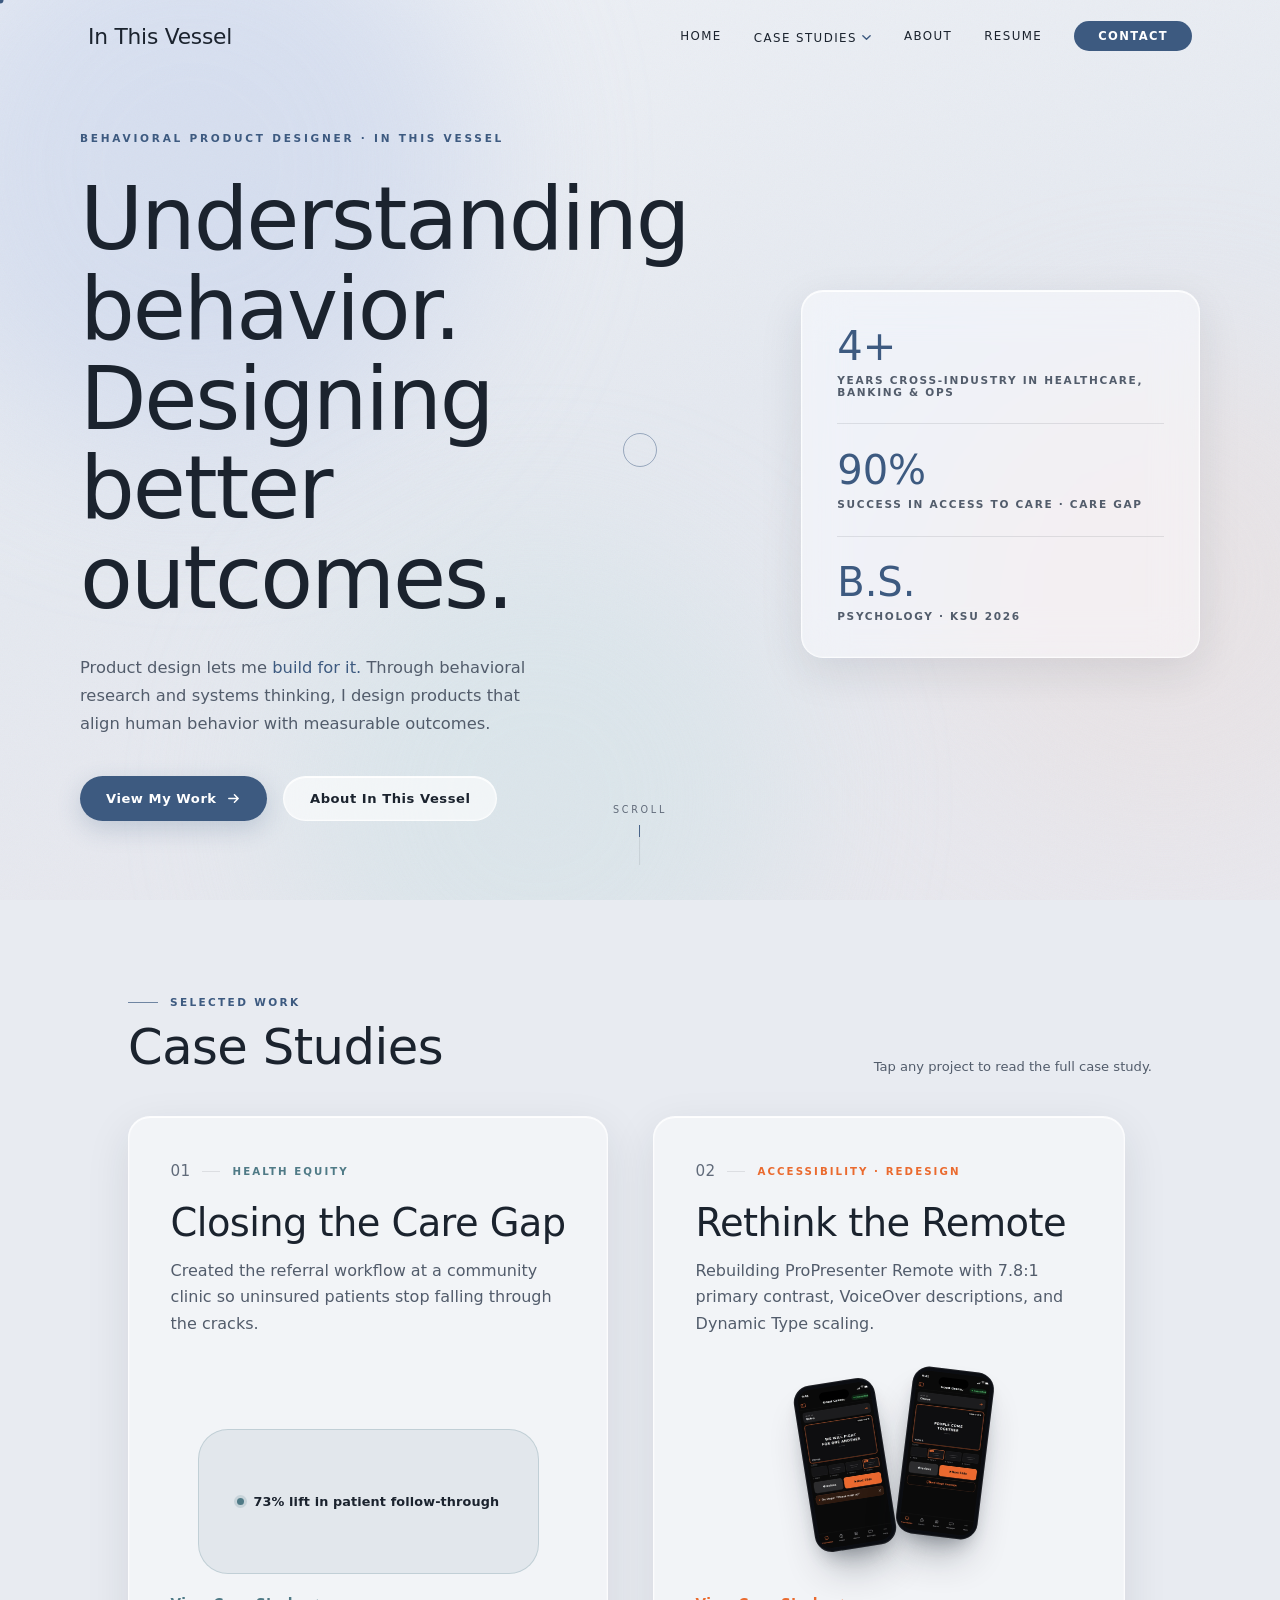
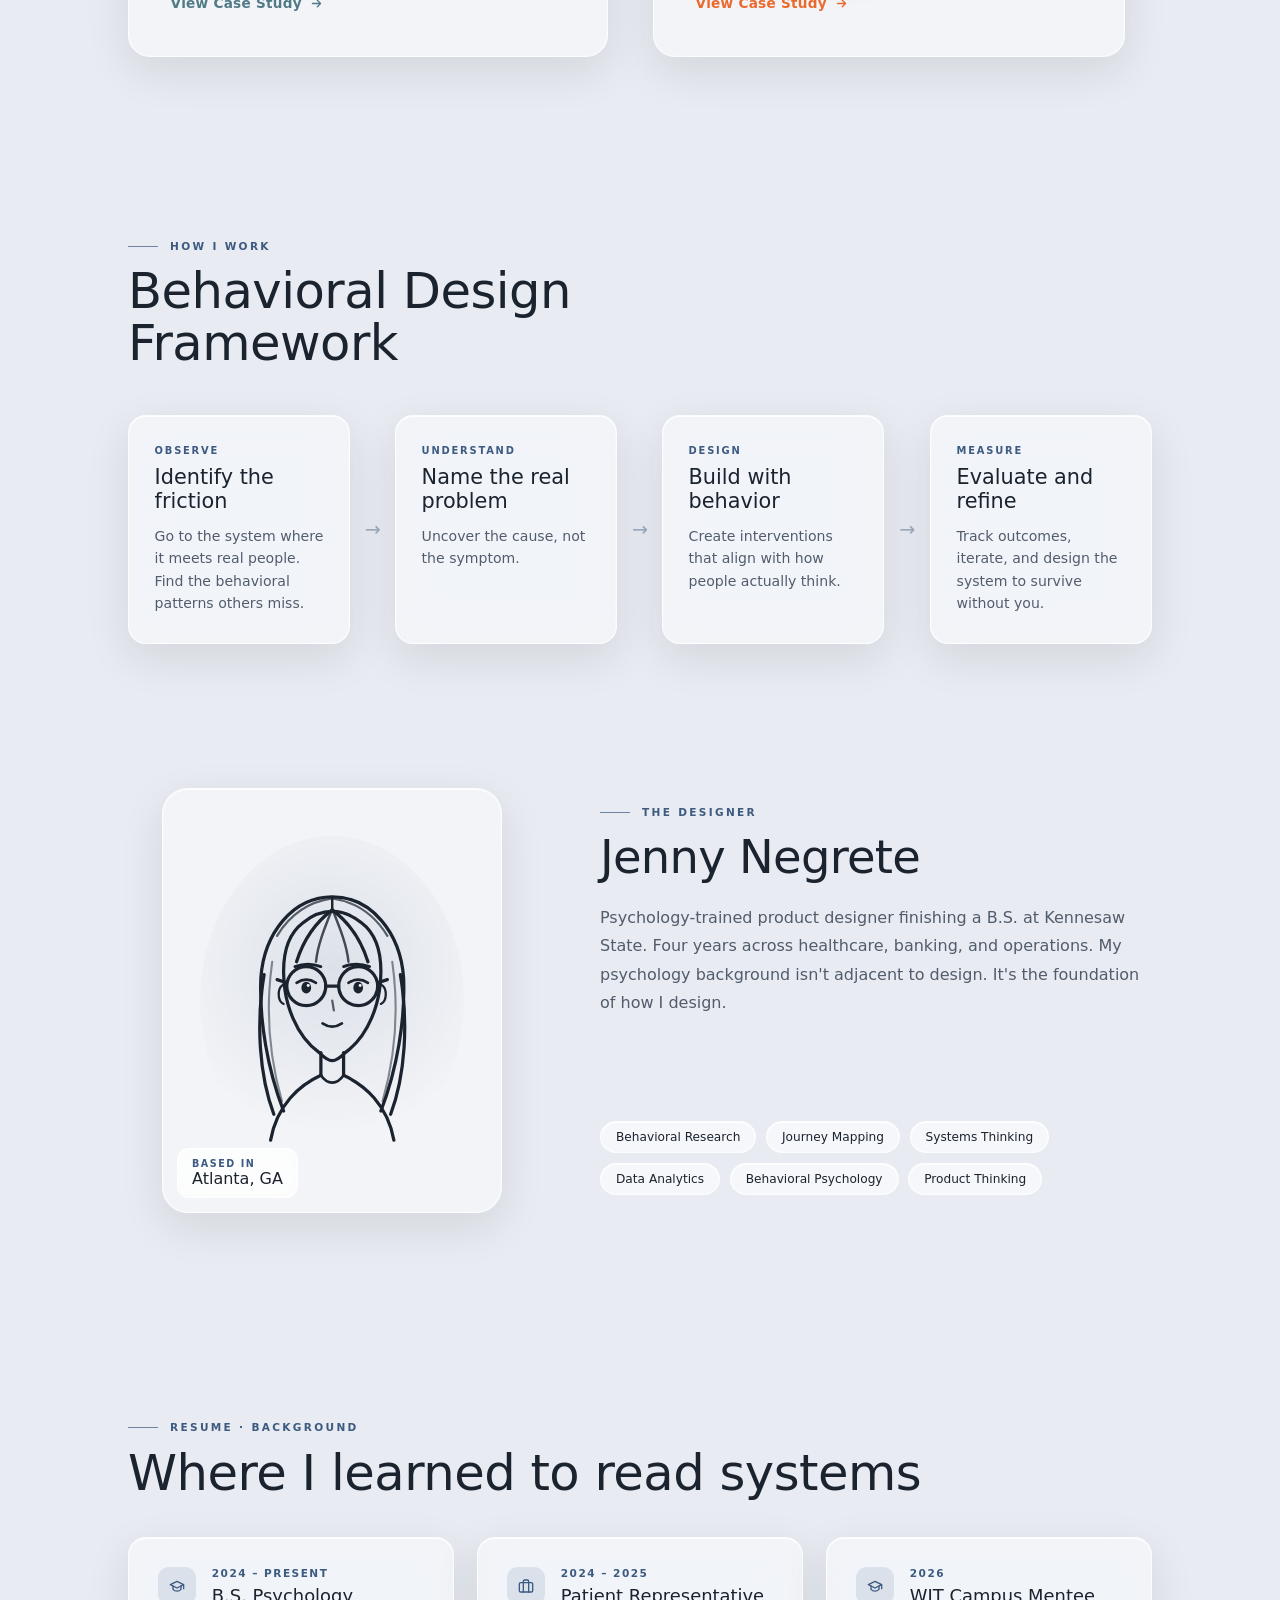
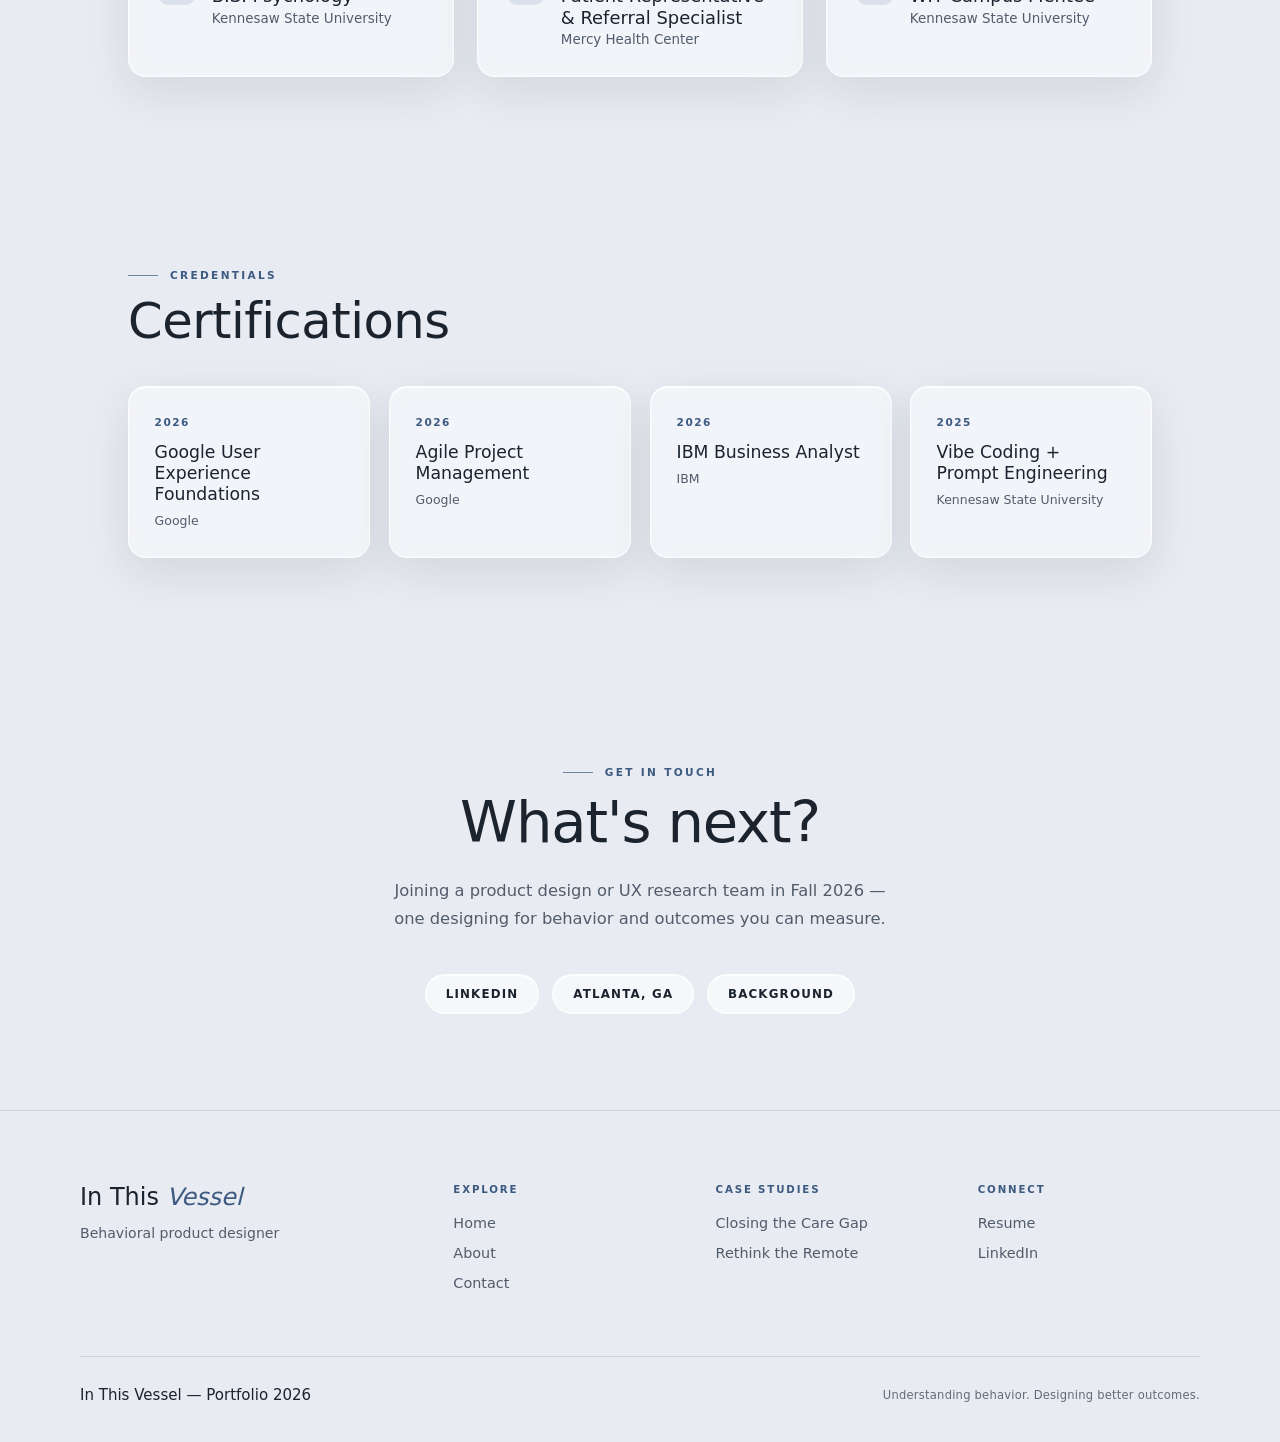
==== commit 47bd711e: "Add files via upload" ====
--- a/index.html
+++ b/index.html
@@ -79,7 +79,7 @@
 
     <div class="stats-card">
       <div><div class="num">4+</div><div class="label">Years cross-industry in healthcare, banking &amp; ops</div></div>
-      <div><div class="num">73%</div><div class="label">Lift in patient follow-through · Care Gap</div></div>
+      <div><div class="num">90%</div><div class="label">Success in access to care · Care Gap</div></div>
       <div><div class="num">B.S.</div><div class="label">Psychology · KSU 2026</div></div>
     </div>
   </div>
--- a/css/home.css
+++ b/css/home.css
@@ -413,3 +413,92 @@
     .reveal { opacity: 1; transform: none; }
     .hero-eyebrow-anim, .hero-line-1, .hero-line-2, .hero-tagline, .hero-ctas, .stats-card { opacity: 1; animation: none; }
   }
+/* ── "Rethink the Remote" card mockup: two angled phone previews
+   replacing the outcome pill for this card only. Sits inside .cs-foot,
+   sized to stay within .cs-card's overflow:hidden bounds. ── */
+.cs-mockup {
+  position: relative;
+  width: 100%;
+  height: 205px;
+  align-self: flex-start;
+}
+
+.cs-phone {
+  position: absolute;
+  width: 82px;
+  height: 168px;
+  background: #0b0d12;
+  border-radius: 17px;
+  padding: 4px;
+  box-shadow:
+    0 26px 40px -14px rgba(27, 35, 46, 0.45),
+    0 10px 18px -8px rgba(27, 35, 46, 0.3);
+  transition: transform 0.34s cubic-bezier(0.22, 0.61, 0.36, 1);
+}
+
+.cs-phone::after {
+  content: "";
+  position: absolute;
+  inset: 0;
+  border-radius: 17px;
+  border: 1px solid rgba(255, 255, 255, 0.08);
+  pointer-events: none;
+}
+
+.cs-phone-screen {
+  width: 100%;
+  height: 100%;
+  border-radius: 13px;
+  overflow: hidden;
+  position: relative;
+  background: #000;
+}
+
+.cs-phone-screen img {
+  width: 100%;
+  height: 100%;
+  object-fit: cover;
+  display: block;
+}
+
+.cs-phone-island {
+  position: absolute;
+  top: 5px;
+  left: 50%;
+  transform: translateX(-50%);
+  width: 30px;
+  height: 9px;
+  background: #000;
+  border-radius: 5px;
+  z-index: 3;
+}
+
+.cs-phone-back {
+  top: 12px;
+  left: 28%;
+  transform: rotate(-9deg);
+  z-index: 1;
+}
+
+.cs-phone-front {
+  top: 0;
+  left: 54%;
+  transform: rotate(7deg);
+  z-index: 2;
+}
+
+.cs-card:hover .cs-phone-back { transform: rotate(-11deg) translateY(-3px); }
+.cs-card:hover .cs-phone-front { transform: rotate(9deg) translateY(-3px); }
+
+@media (max-width: 760px) {
+  .cs-mockup { height: 188px; }
+  .cs-phone { width: 74px; height: 150px; }
+  .cs-phone-back { left: 24%; }
+  .cs-phone-front { left: 52%; }
+}
+
+@media (prefers-reduced-motion: reduce) {
+  .cs-phone { transition: none; }
+  .cs-card:hover .cs-phone-back,
+  .cs-card:hover .cs-phone-front { transform: none; }
+}
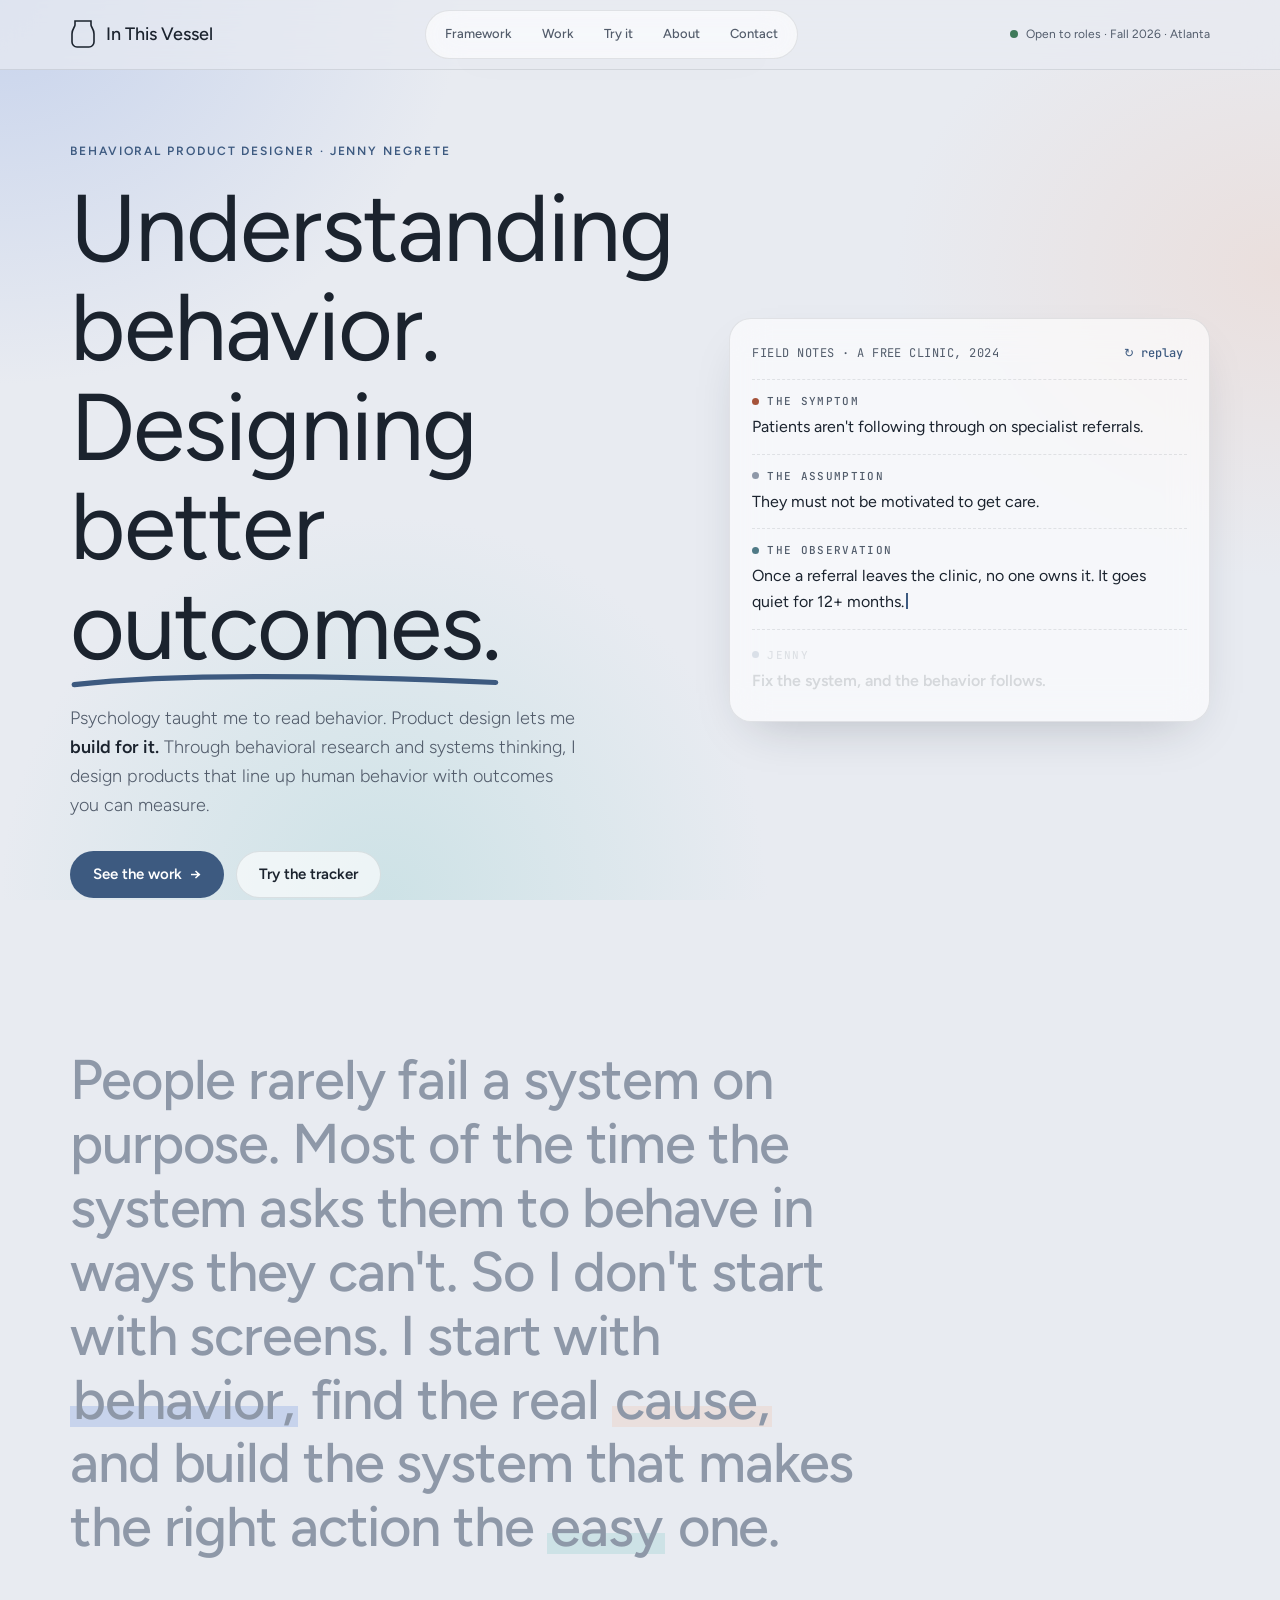
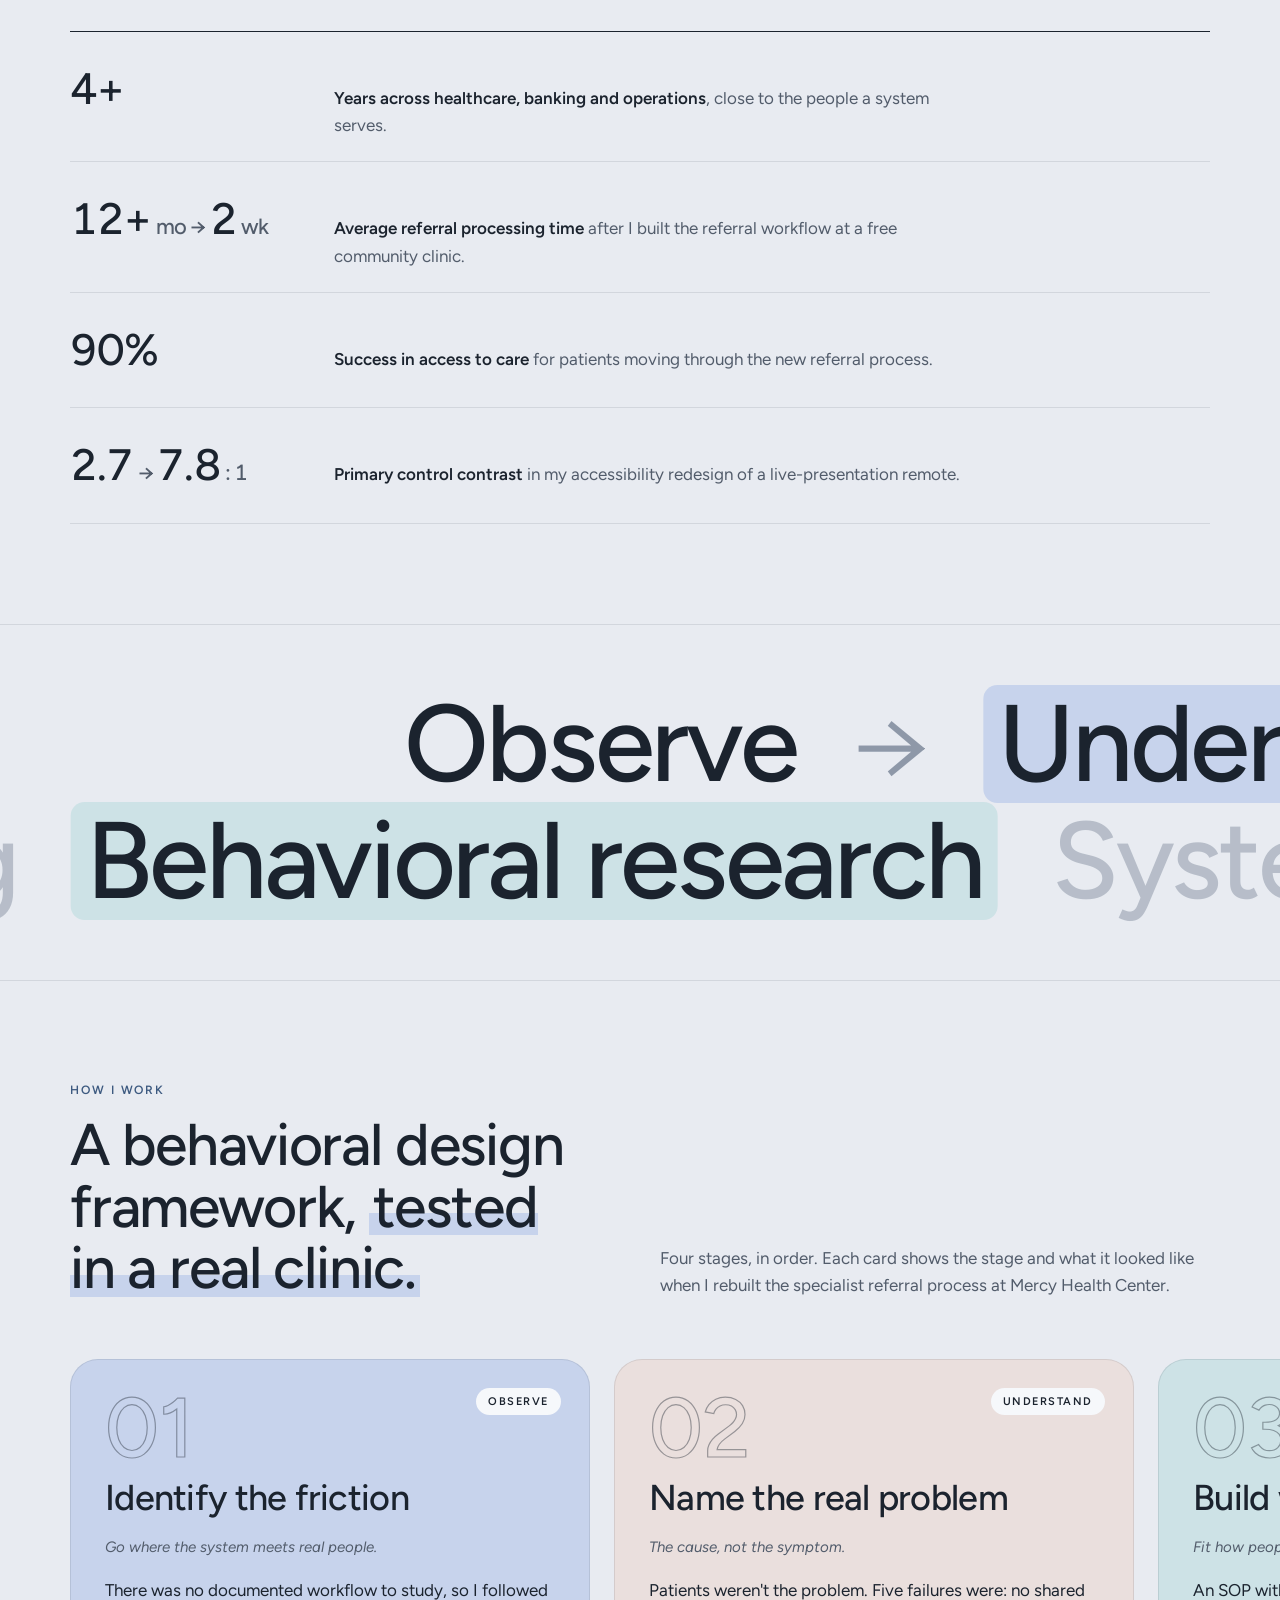
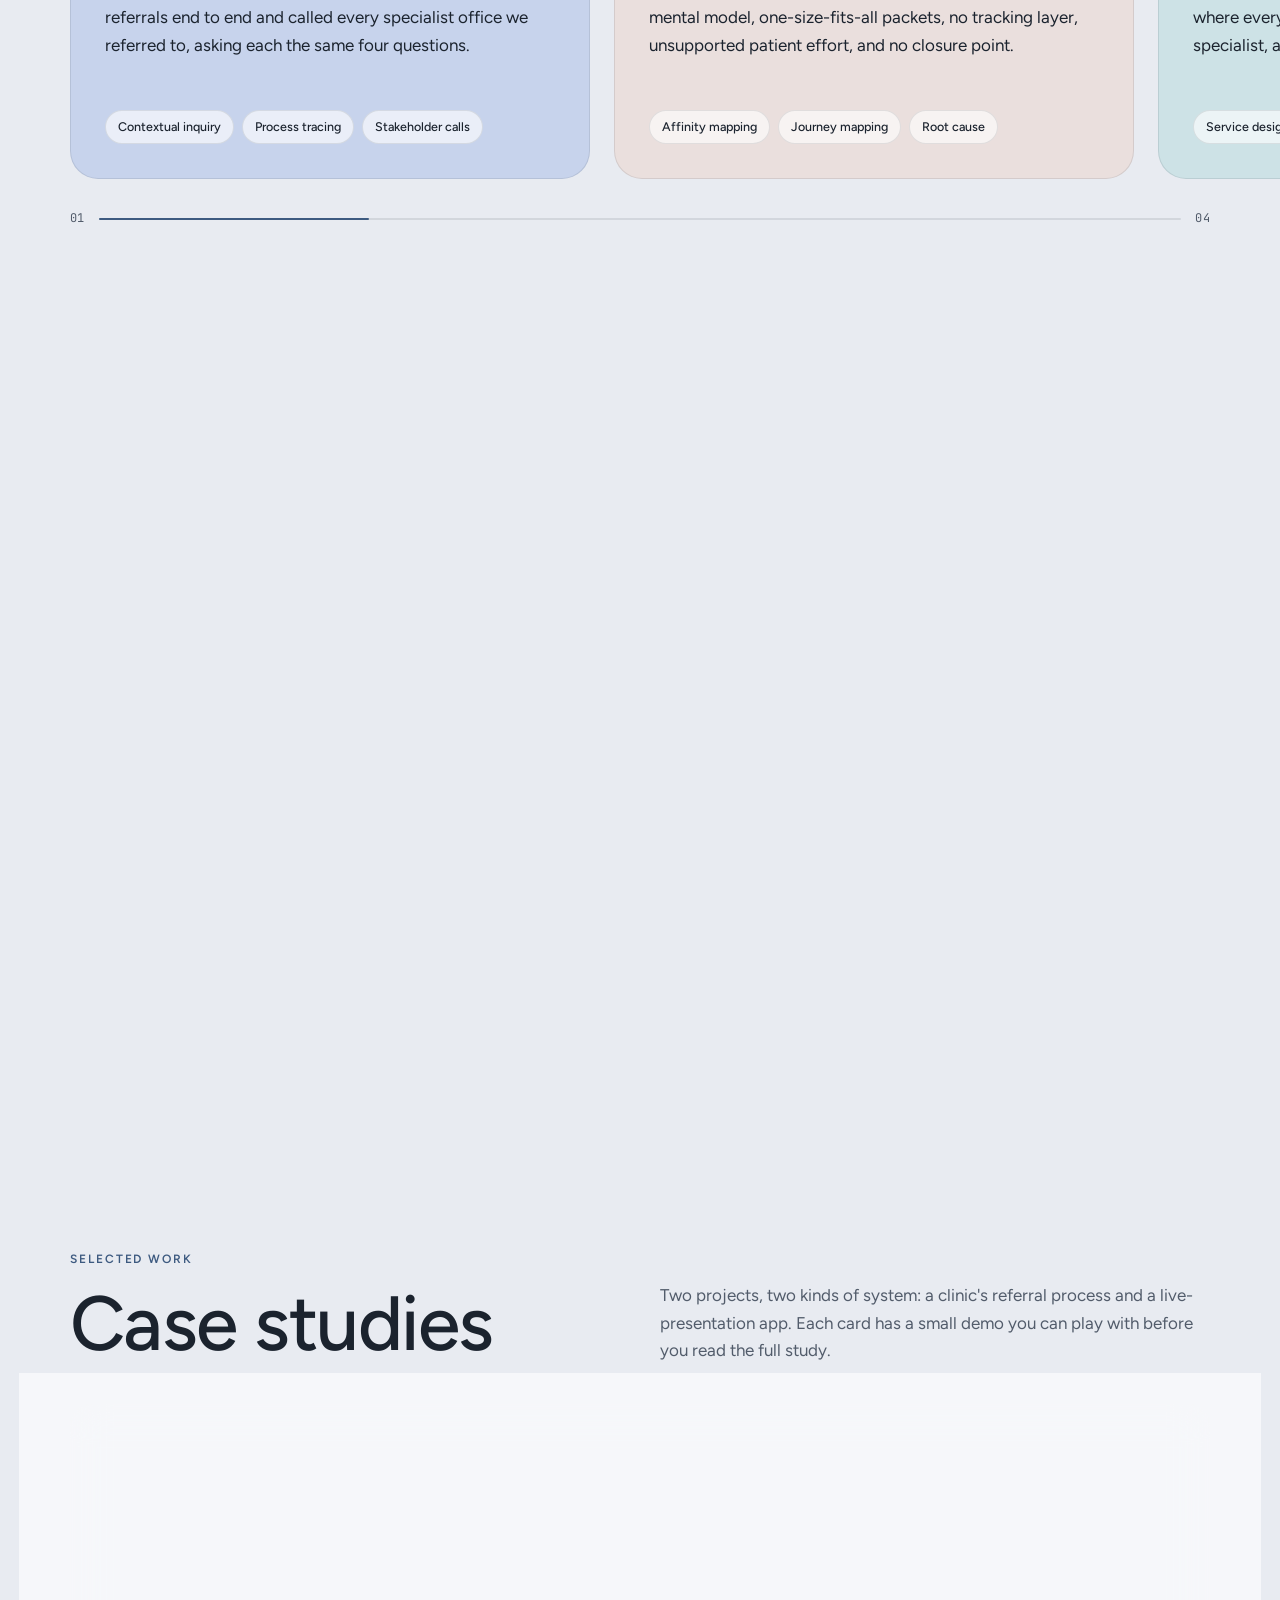
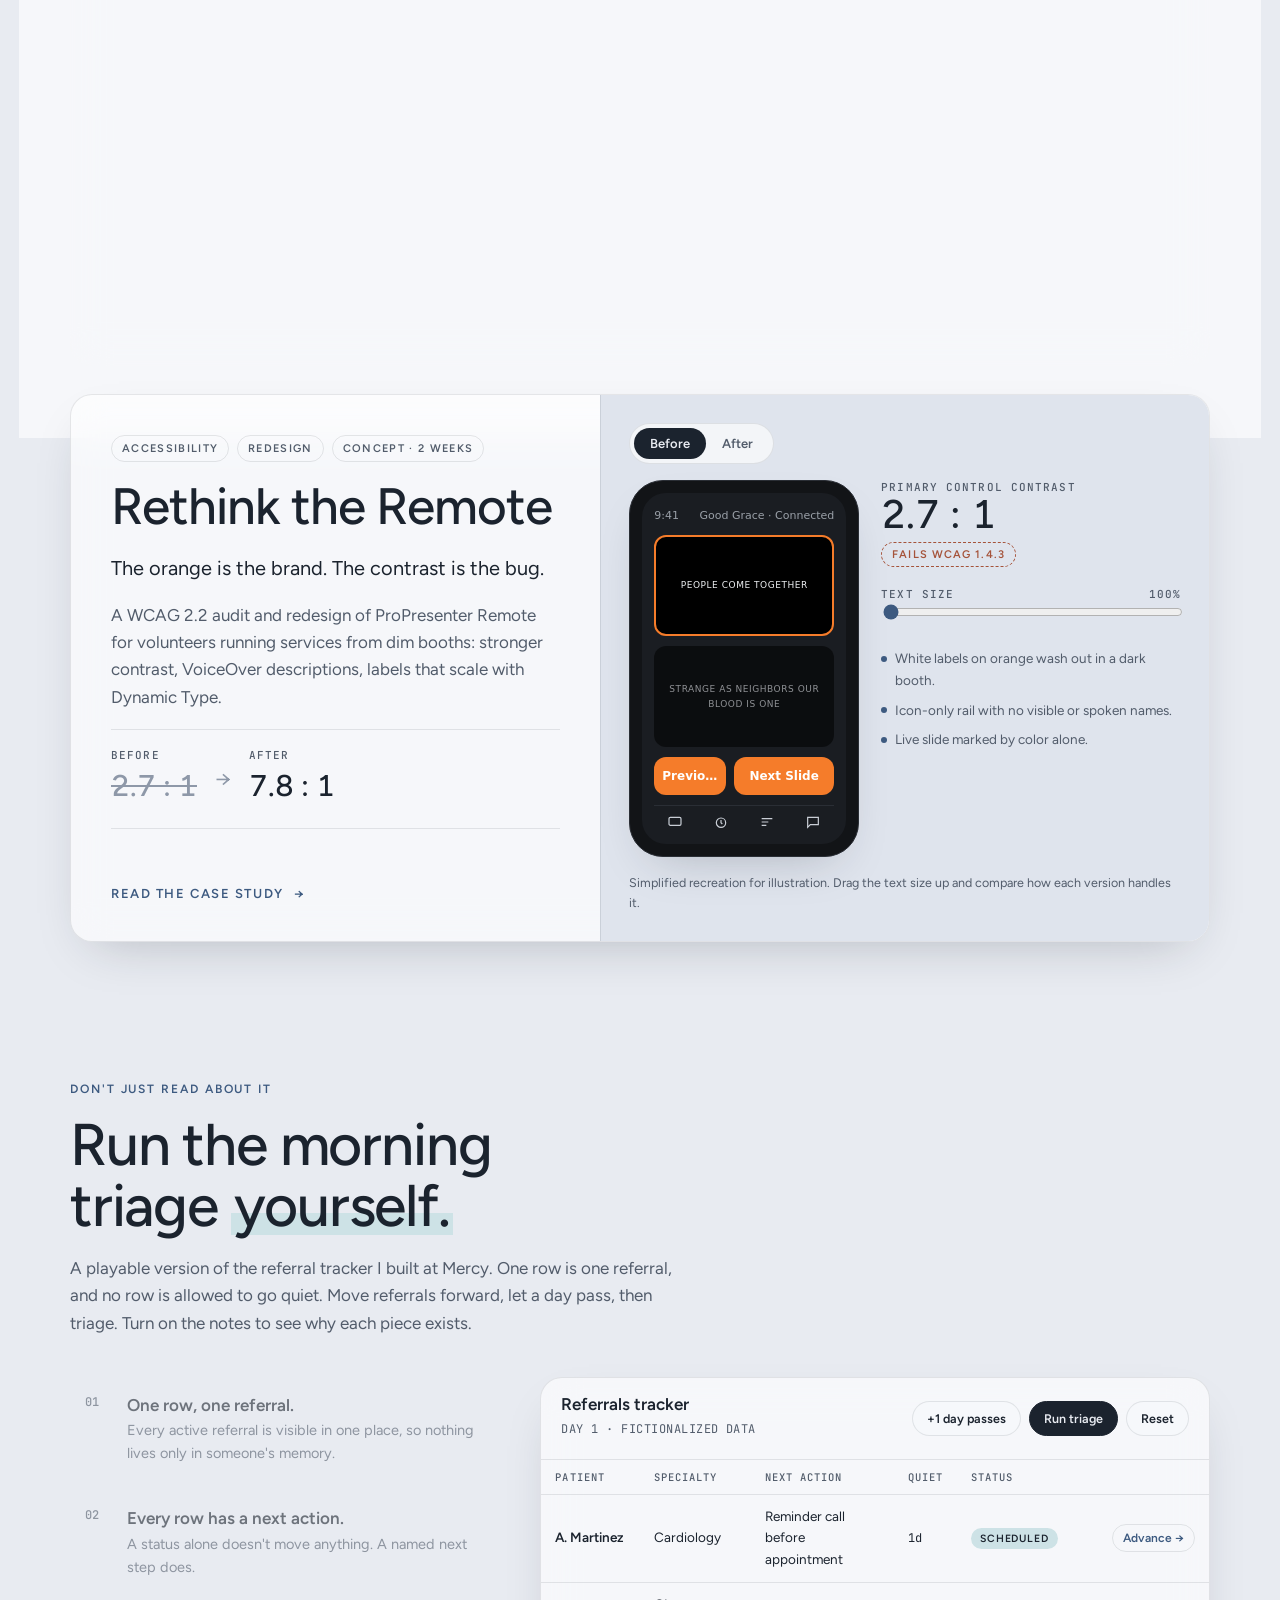
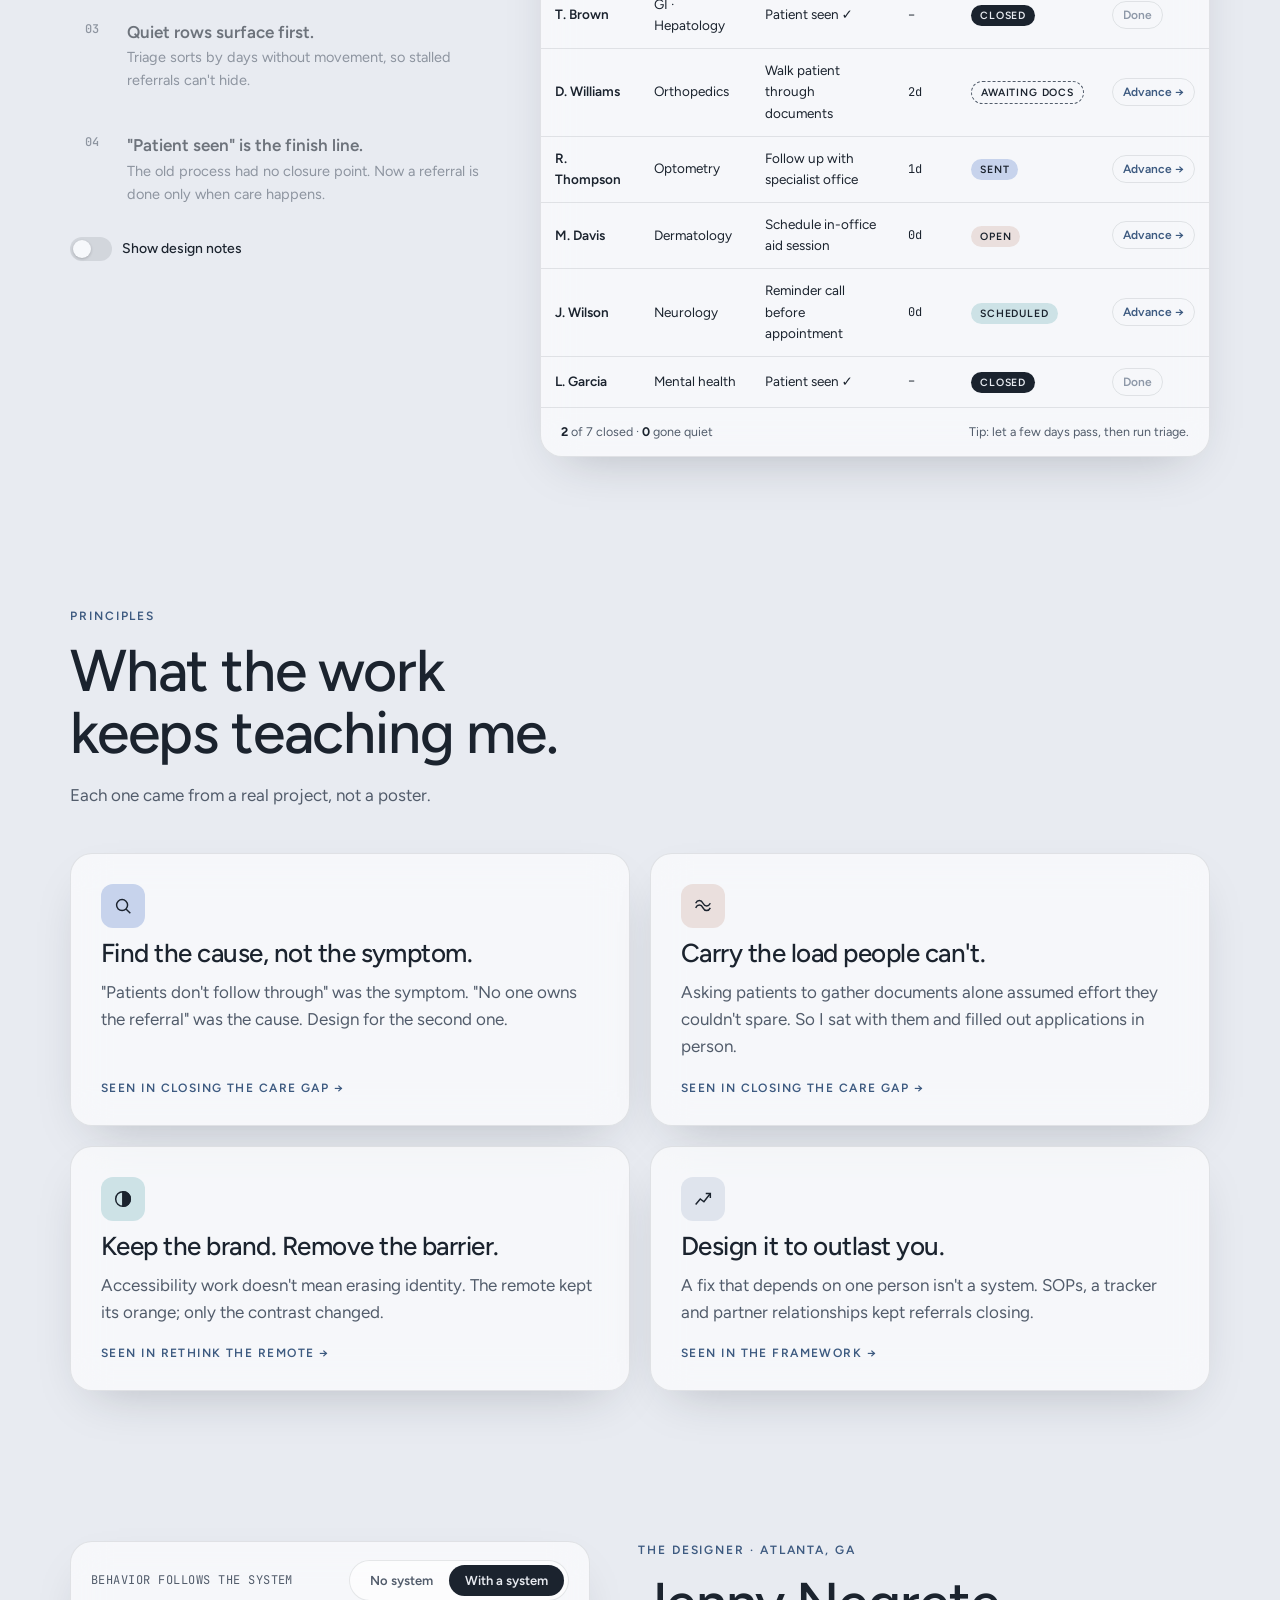
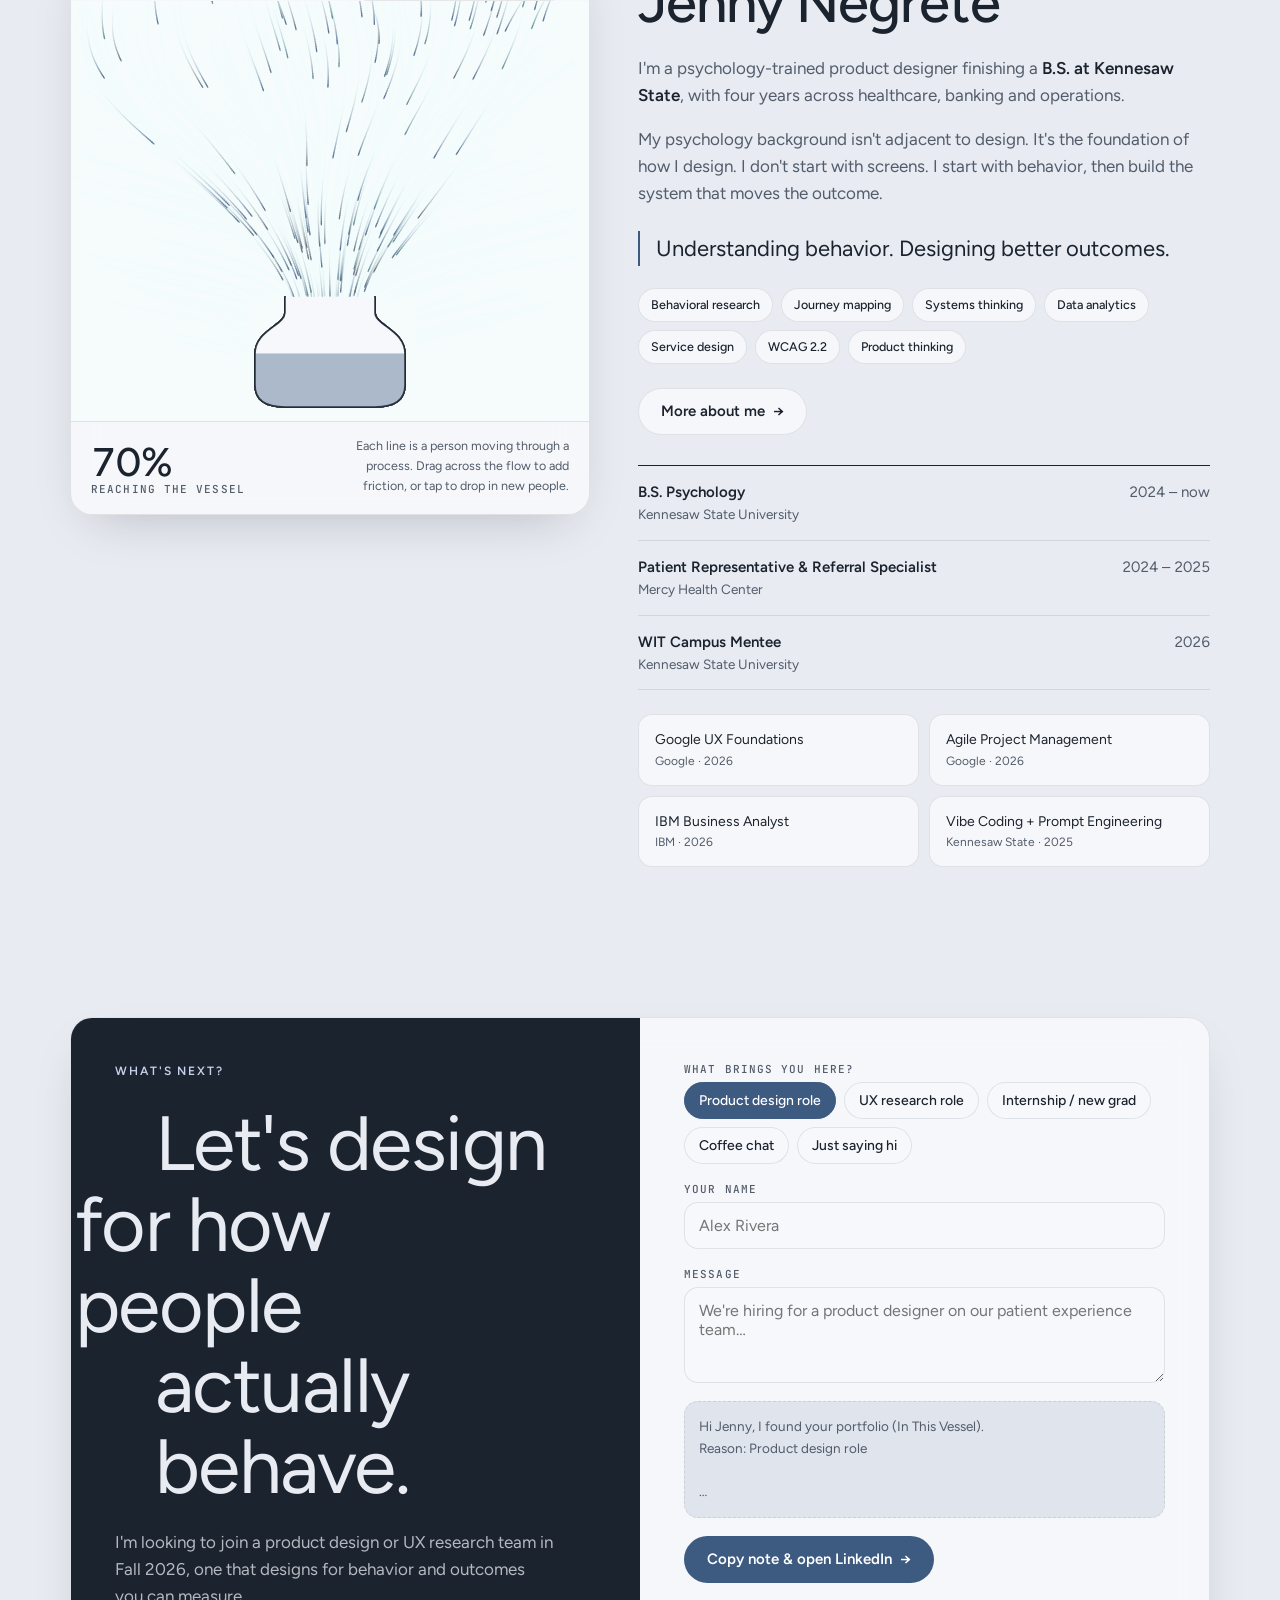
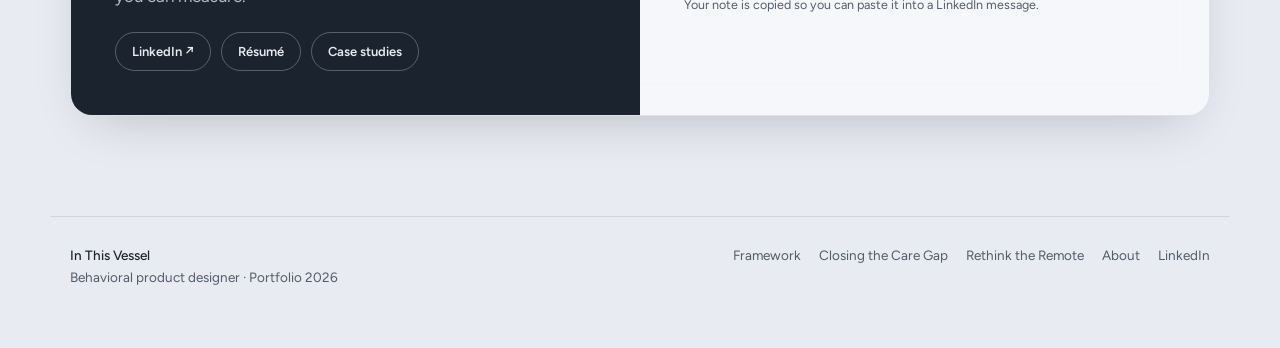
==== commit 2a5ee6e8: "Interactive portfolio redesign New home page with scroll-driven sections and flow art, interactive c" ====
--- a/index.html
+++ b/index.html
@@ -1,701 +1,828 @@
-<!DOCTYPE html>
+<!doctype html>
 <html lang="en">
 <head>
-<meta charset="UTF-8" />
-<meta name="viewport" content="width=device-width, initial-scale=1.0" />
-<title>In This Vessel | UX + Product Design</title>
-<link rel="preconnect" href="https://api.fontshare.com" crossorigin />
-<link href="https://api.fontshare.com/v2/css?f[]=general-sans@400,500,600,700&f[]=satoshi@300,400,500,700&display=swap" rel="stylesheet" />
-<link rel="stylesheet" href="css/global.css">
-<link rel="stylesheet" href="css/nav.css">
-<link rel="stylesheet" href="css/home.css">
-</head>
-<body>
-
-<a class="skip-link" href="#hero">Skip to content</a>
-
-<!-- ambient backdrop -->
-<div class="atmos" aria-hidden="true">
-  <div class="orb orb-1"></div>
-  <div class="orb orb-2"></div>
-  <div class="orb orb-3"></div>
+<meta charset="utf-8">
+<meta name="viewport" content="width=device-width, initial-scale=1, viewport-fit=cover">
+<style>body{margin:0}img{max-width:100%}[hidden]{display:none!important}:root{padding-top:env(safe-area-inset-top,0px);padding-bottom:env(safe-area-inset-bottom,0px)}</style><title>In This Vessel</title>
+<meta name="claude:viewport-fit-sides" content="cover">
+<meta name="description" content="Jenny Negrete, behavioral product designer in Atlanta. Understanding behavior. Designing better outcomes.">
+<link rel="preconnect" href="https://fonts.googleapis.com">
+<link rel="stylesheet" href="https://api.fontshare.com/v2/css?f[]=general-sans@400,500,600,700&f[]=satoshi@300,400,500,700&display=swap">
+<link rel="stylesheet" href="https://fonts.googleapis.com/css2?family=Figtree:wght@300;400;500;600;700&family=JetBrains+Mono:wght@400;500&display=swap">
+<style>
+/* Layout: one calm column of glass panels on a misted blue-grey ground; the behavioral framework (Observe, Understand, Design, Measure) is the spine that every section hangs from. */
+:root{
+  --bg:#e8ebf1;
+  --bg-2:#dfe4ed;
+  --surface:rgba(255,255,255,.62);
+  --surface-solid:#f6f8fb;
+  --line:rgba(27,35,46,.1);
+  --ink:#1b232e;
+  --muted:#525c6b;
+  --faint:#8e98a8;
+  --accent:#3d5a80;
+  --accent-ink:#ffffff;
+  --peri:#c7d3ec;
+  --blush:#eadfdd;
+  --mist:#cde2e6;
+  --teal:#4f7a86;
+  --warn:#a5533a;
+  --ok:#3f7a5a;
+  --shadow:0 20px 50px -24px rgba(27,35,46,.28);
+  --display:"General Sans","Satoshi","Figtree",system-ui,sans-serif;
+  --body:"Satoshi","Figtree",system-ui,sans-serif;
+  --mono:"JetBrains Mono",ui-monospace,"SFMono-Regular",Consolas,monospace;
+  --r-lg:22px;--r-md:14px;--r-sm:999px;
+}
+@media (prefers-color-scheme:dark){:root:not([data-theme="light"]){
+  --bg:#10151c;--bg-2:#151c25;--surface:rgba(32,40,53,.62);--surface-solid:#1b232e;--line:rgba(230,234,241,.1);
+  --ink:#e6eaf1;--muted:#a3adbd;--faint:#5f6a7b;--accent:#93acd6;--accent-ink:#0f141b;
+  --peri:#2c3a57;--blush:#3d3133;--mist:#1f373c;--teal:#82b4c1;--warn:#e19478;--ok:#7fc29c;
+  --shadow:0 20px 50px -24px rgba(0,0,0,.6);color-scheme:dark}}
+:root[data-theme="dark"]{
+  --bg:#10151c;--bg-2:#151c25;--surface:rgba(32,40,53,.62);--surface-solid:#1b232e;--line:rgba(230,234,241,.1);
+  --ink:#e6eaf1;--muted:#a3adbd;--faint:#5f6a7b;--accent:#93acd6;--accent-ink:#0f141b;
+  --peri:#2c3a57;--blush:#3d3133;--mist:#1f373c;--teal:#82b4c1;--warn:#e19478;--ok:#7fc29c;
+  --shadow:0 20px 50px -24px rgba(0,0,0,.6);color-scheme:dark}
+
+*{box-sizing:border-box}
+html{scroll-behavior:smooth}
+body{background:var(--bg);color:var(--ink);font-family:var(--body);font-size:17px;line-height:1.6;font-weight:400;overflow-x:hidden;
+  background-image:radial-gradient(60vw 50vw at 0% 0%,var(--peri),transparent 60%),radial-gradient(50vw 40vw at 100% 30%,var(--blush),transparent 60%),radial-gradient(50vw 50vw at 30% 100%,var(--mist),transparent 60%);
+  background-attachment:fixed}
+body::before{content:"";position:fixed;inset:0 0 auto;height:env(safe-area-inset-top,0px);z-index:10;background:var(--bg)}
+a{color:inherit}
+h1,h2,h3{font-family:var(--display);font-weight:500;line-height:1.05;letter-spacing:-.02em;text-wrap:balance;margin:0}
+p{margin:0}
+.wrap{max-width:1180px;margin:0 auto;padding-left:max(20px,env(safe-area-inset-left,0px));padding-right:max(20px,env(safe-area-inset-right,0px))}
+.eyebrow{font-size:12px;letter-spacing:.16em;text-transform:uppercase;font-weight:600;color:var(--accent)}
+.mono{font-family:var(--mono);font-size:12px;letter-spacing:.04em}
+.glass{background:var(--surface);backdrop-filter:blur(18px) saturate(1.2);-webkit-backdrop-filter:blur(18px) saturate(1.2);border:1px solid var(--line);border-radius:var(--r-lg);box-shadow:var(--shadow)}
+.mark{background-image:linear-gradient(var(--peri),var(--peri));background-repeat:no-repeat;background-size:100% .38em;background-position:0 88%;padding:0 .06em}
+.mark.b{background-image:linear-gradient(var(--blush),var(--blush))}
+.mark.m{background-image:linear-gradient(var(--mist),var(--mist))}
+.btn{display:inline-flex;align-items:center;gap:.5em;font:600 15px/1 var(--body);padding:15px 22px;border-radius:var(--r-sm);text-decoration:none;border:1px solid transparent;cursor:pointer;transition:transform .2s,background .2s,box-shadow .2s}
+.btn.primary{background:var(--accent);color:var(--accent-ink)}
+.btn.primary:hover{transform:translateY(-2px);box-shadow:0 12px 24px -12px var(--accent)}
+.btn.ghost{background:var(--surface);border-color:var(--line);color:var(--ink)}
+.btn.ghost:hover{transform:translateY(-2px)}
+.btn .arr{transition:transform .2s}.btn:hover .arr{transform:translateX(3px)}
+:focus-visible{outline:2px solid var(--accent);outline-offset:3px;border-radius:6px}
+section{position:relative}
+
+/* NAV */
+.nav{position:sticky;top:env(safe-area-inset-top,0px);z-index:20;padding-block:10px;background:color-mix(in srgb,var(--bg) 72%,transparent);backdrop-filter:blur(16px);-webkit-backdrop-filter:blur(16px);border-bottom:1px solid var(--line)}
+.nav-in{display:flex;align-items:center;gap:16px;justify-content:space-between}
+.brand{display:flex;align-items:center;gap:10px;text-decoration:none;font-family:var(--display);font-weight:500;font-size:18px}
+.vessel{width:26px;height:30px;flex:none}
+.links{display:flex;gap:2px;padding:5px;border-radius:var(--r-sm)}
+.links a{font-size:13px;font-weight:500;text-decoration:none;padding:8px 14px;border-radius:var(--r-sm);color:var(--muted);transition:background .2s,color .2s}
+.links a.on,.links a:hover{background:var(--surface-solid);color:var(--ink)}
+.status{display:flex;align-items:center;gap:8px;font-size:12px;color:var(--muted);white-space:nowrap}
+.dot{width:8px;height:8px;border-radius:50%;background:var(--ok);box-shadow:0 0 0 0 var(--ok);animation:pulse 2.4s infinite}
+@keyframes pulse{0%{box-shadow:0 0 0 0 color-mix(in srgb,var(--ok) 60%,transparent)}100%{box-shadow:0 0 0 10px transparent}}
+@media (max-width:860px){.links{display:none}}
+@media (max-width:520px){.status span{display:none}}
+
+/* HERO */
+.hero{padding-block:72px 40px}
+.hero-grid{display:grid;grid-template-columns:1.25fr 1fr;gap:56px;align-items:center}
+.hero h1{font-size:clamp(46px,7.4vw,96px);font-weight:400;margin-top:18px}
+.hero h1 .ul{position:relative;white-space:nowrap}
+.hero h1 .ul svg{position:absolute;left:0;bottom:-.08em;width:100%;height:.22em;overflow:visible}
+.hero h1 .ul path{fill:none;stroke:var(--accent);stroke-width:5;stroke-linecap:round;stroke-dasharray:420;stroke-dashoffset:420;animation:draw 1.2s .6s cubic-bezier(.6,0,.2,1) forwards}
+@keyframes draw{to{stroke-dashoffset:0}}
+.hero .lede{max-width:46ch;color:var(--muted);font-size:18px;margin-top:28px;font-weight:300}
+.hero .lede b{color:var(--ink);font-weight:600}
+.cta{display:flex;gap:12px;flex-wrap:wrap;margin-top:32px}
+.notes{padding:22px 22px 18px;min-width:0}
+.notes-h{display:flex;justify-content:space-between;align-items:center;color:var(--muted);padding-bottom:14px;border-bottom:1px dashed var(--line)}
+.replay{background:none;border:0;color:var(--accent);cursor:pointer;font:500 12px var(--mono);padding:4px}
+.note{padding:14px 0;border-bottom:1px dashed var(--line);transition:opacity .4s,transform .4s}
+.note:last-child{border-bottom:0}
+.note .who{display:flex;align-items:center;gap:8px;font:500 11px var(--mono);letter-spacing:.12em;text-transform:uppercase;color:var(--muted)}
+.note .who i{width:7px;height:7px;border-radius:50%;display:inline-block}
+.note p{margin-top:6px;font-size:16px}
+.note.hid{opacity:.15;transform:translateY(4px)}
+.note.me p{font-weight:600}
+.caret::after{content:"";display:inline-block;width:2px;height:1em;background:var(--accent);margin-left:2px;vertical-align:-2px;animation:blink 1s steps(1) infinite}
+@keyframes blink{50%{opacity:0}}
+@media (max-width:900px){.hero-grid{grid-template-columns:1fr;gap:36px}.hero{padding-block:48px 24px}}
+
+/* MANIFESTO */
+.manifesto{padding-block:110px 40px}
+.manifesto h2{font-size:clamp(30px,4.4vw,56px);font-weight:500;max-width:22ch;line-height:1.14}
+.manifesto .w{color:var(--faint);transition:color .25s}
+.manifesto .w.lit{color:var(--ink)}
+.stats{margin-top:72px;border-top:1px solid var(--ink)}
+.stat{display:grid;grid-template-columns:minmax(150px,240px) 1fr;gap:24px;align-items:baseline;padding:22px 0;border-bottom:1px solid var(--line)}
+.stat .n{font-family:var(--display);font-size:clamp(30px,3.6vw,44px);font-weight:500;font-variant-numeric:tabular-nums;letter-spacing:-.02em}
+.stat .n small{font-size:.5em;color:var(--muted);margin:0 .2em}
+.stat p{color:var(--muted);max-width:58ch}
+.stat p b{color:var(--ink);font-weight:600}
+@media (max-width:600px){.stat{grid-template-columns:1fr;gap:4px}}
+
+/* KINETIC */
+.kinetic{padding-block:60px;overflow:hidden;border-block:1px solid var(--line);margin-top:60px}
+.row{display:flex;gap:.5em;white-space:nowrap;font-family:var(--display);font-size:clamp(48px,8.5vw,120px);font-weight:500;letter-spacing:-.03em;line-height:1.08;will-change:transform}
+.row span.dim{color:var(--faint);opacity:.55}
+.row span.arrow{color:var(--faint);font-weight:300}
+.row span.hl{background:var(--peri);border-radius:14px;padding:0 .14em}
+.row span.hl.b{background:var(--blush)}.row span.hl.m{background:var(--mist)}
+
+/* FRAMEWORK (pinned horizontal) */
+.fw-intro{display:grid;grid-template-columns:1fr 1fr;gap:40px;align-items:end;padding-block:100px 40px}
+.fw-intro h2{font-size:clamp(34px,4.6vw,60px)}
+.fw-intro p{color:var(--muted);max-width:52ch}
+@media (max-width:800px){.fw-intro{grid-template-columns:1fr;gap:16px}}
+.pin{position:relative}
+.pin-sticky{overflow:hidden}
+.track{display:flex;gap:24px;padding-block:20px 30px}
+.card-fw{flex:0 0 min(520px,82vw);border-radius:28px;padding:34px;display:flex;flex-direction:column;gap:18px;min-height:420px;border:1px solid var(--line);position:relative;overflow:hidden}
+.card-fw:nth-child(1){background:var(--peri)}
+.card-fw:nth-child(2){background:var(--blush)}
+.card-fw:nth-child(3){background:var(--mist)}
+.card-fw:nth-child(4){background:var(--surface-solid)}
+.card-fw .num{font-family:var(--display);font-size:84px;line-height:.8;font-weight:500;color:transparent;-webkit-text-stroke:1.2px var(--ink);opacity:.4}
+.card-fw .tag{position:absolute;top:28px;right:28px;font:600 11px var(--body);letter-spacing:.14em;text-transform:uppercase;background:var(--surface-solid);padding:7px 12px;border-radius:var(--r-sm)}
+.card-fw h3{font-size:36px}
+.card-fw .q{font-size:15px;color:var(--muted);font-style:italic}
+.card-fw p{max-width:44ch}
+.chips{display:flex;flex-wrap:wrap;gap:8px;margin-top:auto}
+.chip{font-size:12.5px;font-weight:500;padding:6px 12px;border-radius:var(--r-sm);background:var(--surface);border:1px solid var(--line)}
+.progress{display:flex;align-items:center;gap:14px;color:var(--muted)}
+.progress .bar{flex:1;height:2px;background:var(--line);position:relative;border-radius:2px}
+.progress .bar i{position:absolute;left:0;top:0;bottom:0;background:var(--accent);width:25%;border-radius:2px}
+.pin.free .pin-sticky{overflow-x:auto;scroll-snap-type:x mandatory;-webkit-overflow-scrolling:touch}
+.pin.free .card-fw{scroll-snap-align:start}
+
+/* WORK */
+.work-h{padding-block:110px 40px;display:grid;grid-template-columns:1fr 1fr;gap:40px;align-items:end}
+.work-h h2{font-size:clamp(40px,6vw,84px)}
+.work-h p{color:var(--muted);max-width:50ch}
+@media (max-width:800px){.work-h{grid-template-columns:1fr;gap:16px}}
+.case{display:grid;grid-template-columns:1fr 1.15fr;gap:0;overflow:hidden;margin-bottom:28px}
+.case-copy{padding:40px;display:flex;flex-direction:column;gap:18px;min-width:0}
+.case-meta{display:flex;flex-wrap:wrap;gap:8px}
+.case-meta span{font:600 11px var(--body);letter-spacing:.12em;text-transform:uppercase;color:var(--muted);border:1px solid var(--line);padding:6px 10px;border-radius:var(--r-sm)}
+.case h3{font-size:clamp(34px,4vw,52px)}
+.case-copy > p{color:var(--muted)}
+.case .tagline{font-family:var(--display);font-size:20px;color:var(--ink)}
+.metric{display:flex;align-items:center;gap:18px;padding:18px 0;border-block:1px solid var(--line)}
+.metric div{display:flex;flex-direction:column}
+.metric small{font:500 11px var(--mono);letter-spacing:.1em;color:var(--muted);text-transform:uppercase}
+.metric strong{font-family:var(--display);font-size:30px;font-weight:500;font-variant-numeric:tabular-nums}
+.metric .before strong{color:var(--faint);text-decoration:line-through;text-decoration-thickness:2px}
+.metric .to{color:var(--faint);font-size:22px}
+.read{margin-top:auto;font:600 13px var(--body);letter-spacing:.12em;text-transform:uppercase;text-decoration:none;display:inline-flex;align-items:center;gap:10px;color:var(--accent)}
+.read:hover .arr{transform:translateX(4px)}.read .arr{transition:transform .2s}
+.case-demo{background:var(--bg-2);padding:28px;display:flex;flex-direction:column;gap:16px;min-width:0;border-left:1px solid var(--line)}
+.seg{display:inline-flex;background:var(--surface);border:1px solid var(--line);border-radius:var(--r-sm);padding:4px;align-self:flex-start}
+.seg button{border:0;background:none;font:600 13px var(--body);padding:8px 16px;border-radius:var(--r-sm);cursor:pointer;color:var(--muted)}
+.seg button[aria-pressed="true"]{background:var(--ink);color:var(--bg)}
+.demo-cap{font-size:12.5px;color:var(--muted)}
+@media (max-width:900px){.case{grid-template-columns:1fr}.case-demo{border-left:0;border-top:1px solid var(--line)}.case-copy{padding:28px}}
+
+/* journey */
+.journey{display:grid;grid-template-columns:repeat(3,1fr);gap:10px}
+.stage{background:var(--surface-solid);border:1px solid var(--line);border-radius:var(--r-md);padding:14px;display:flex;flex-direction:column;gap:6px;transition:border-color .35s,background .35s;min-width:0}
+.stage .k{font:500 10.5px var(--mono);letter-spacing:.1em;color:var(--muted);text-transform:uppercase;display:flex;justify-content:space-between;gap:6px}
+.stage b{font-family:var(--display);font-weight:500;font-size:15.5px;line-height:1.2}
+.stage p{font-size:12.5px;color:var(--muted);line-height:1.4}
+.owner{align-self:flex-start;font:600 10.5px var(--body);letter-spacing:.08em;text-transform:uppercase;padding:4px 8px;border-radius:var(--r-sm);background:var(--mist);margin-top:auto}
+.owner.none{background:transparent;color:var(--warn);border:1px dashed var(--warn)}
+.stage.bad{border-color:color-mix(in srgb,var(--warn) 45%,transparent)}
+@media (max-width:560px){.journey{grid-template-columns:1fr 1fr}}
+
+/* phone */
+.phone-stage{display:grid;grid-template-columns:auto 1fr;gap:22px;align-items:start}
+.phone{width:230px;border-radius:34px;background:#121417;padding:12px;box-shadow:var(--shadow);border:1px solid #2a2e35}
+.screen{border-radius:24px;background:#1a1d22;color:#eef0f3;padding:14px 12px;display:flex;flex-direction:column;gap:10px;font-family:system-ui,-apple-system,"Segoe UI",sans-serif;overflow:hidden}
+.scr-top{display:flex;justify-content:space-between;font-size:11px;color:#9aa0a8}
+.slide{border-radius:12px;background:#000;aspect-ratio:16/9;display:grid;place-items:center;text-align:center;font-size:9px;letter-spacing:.06em;padding:8px;position:relative;border:2px solid transparent}
+.live{position:absolute;top:6px;left:6px;font-size:8px;font-weight:800;letter-spacing:.1em;background:#fff;color:#111;padding:2px 5px;border-radius:4px}
+.ctrls{display:grid;grid-template-columns:1fr 1.4fr;gap:8px}
+.ctrls button{border:0;border-radius:12px;padding:12px 8px;font-weight:700;font-size:calc(12px * var(--ts,1));cursor:default;font-family:inherit;min-width:0}
+.rail{display:grid;grid-template-columns:repeat(4,1fr);gap:4px;border-top:1px solid #2a2e35;padding-top:8px}
+.rail div{display:flex;flex-direction:column;align-items:center;gap:3px;font-size:calc(9px * var(--ts,1));color:#c9ced6;min-width:0;text-align:center;line-height:1.15}
+.rail svg{width:16px;height:16px;stroke:#c9ced6;fill:none;stroke-width:1.8}
+.phone.before .ctrls button{background:#f57c2a;color:#fff;white-space:nowrap;overflow:hidden;text-overflow:ellipsis}
+.phone.before .rail span{display:none}
+.phone.before .live{display:none}
+.phone.before .slide.on{border-color:#f57c2a}
+.phone.after .ctrls button{background:#ff9f5e;color:#1b232e;white-space:normal}
+.phone.after .slide.on{border-color:#ff9f5e}
+.ratio{font-family:var(--display);font-size:40px;font-weight:500;font-variant-numeric:tabular-nums;line-height:1}
+.ratio-k{font:500 11px var(--mono);letter-spacing:.1em;color:var(--muted);text-transform:uppercase}
+.verdict{display:inline-block;font:600 11px var(--body);letter-spacing:.1em;text-transform:uppercase;padding:5px 10px;border-radius:var(--r-sm);margin-top:8px}
+.verdict.fail{color:var(--warn);border:1px dashed var(--warn)}
+.verdict.pass{background:var(--mist);color:var(--ink)}
+.side-info{display:flex;flex-direction:column;gap:20px;min-width:0}
+.side-info label{font:500 11px var(--mono);letter-spacing:.1em;color:var(--muted);text-transform:uppercase;display:flex;justify-content:space-between}
+input[type=range]{width:100%;accent-color:var(--accent)}
+.fixes{display:flex;flex-direction:column;gap:8px;font-size:13.5px;color:var(--muted);padding:0;margin:0;list-style:none}
+.fixes li{display:flex;gap:8px}
+.fixes li::before{content:"";flex:none;width:6px;height:6px;border-radius:50%;background:var(--accent);margin-top:.55em}
+@media (max-width:560px){.phone-stage{grid-template-columns:1fr;justify-items:center}.side-info{width:100%}}
+
+/* TRACKER DEMO */
+.try{padding-block:110px 40px}
+.try-grid{display:grid;grid-template-columns:.9fr 1.4fr;gap:40px;align-items:start;margin-top:40px}
+.try h2{font-size:clamp(34px,4.6vw,60px);max-width:16ch}
+.try .lede{color:var(--muted);max-width:56ch;margin-top:18px}
+.decisions{display:flex;flex-direction:column;gap:10px;counter-reset:d}
+.dec{display:grid;grid-template-columns:30px 1fr;gap:12px;padding:14px;border-radius:var(--r-md);border:1px solid transparent;transition:background .3s,border-color .3s,opacity .3s;opacity:.6}
+.dec .i{font:500 12px var(--mono);color:var(--muted);padding-top:2px}
+.dec b{font-weight:600}
+.dec p{font-size:14.5px;color:var(--muted)}
+.annot .dec{opacity:1;background:var(--surface);border-color:var(--line)}
+.annot .dec.flash{border-color:var(--accent)}
+.toggle{display:flex;align-items:center;gap:10px;font-size:14px;font-weight:500;cursor:pointer;margin-top:16px;user-select:none}
+.toggle input{appearance:none;width:42px;height:24px;border-radius:24px;background:var(--line);position:relative;cursor:pointer;transition:background .2s;margin:0}
+.toggle input::after{content:"";position:absolute;top:3px;left:3px;width:18px;height:18px;border-radius:50%;background:var(--surface-solid);box-shadow:0 1px 3px rgba(0,0,0,.2);transition:transform .2s}
+.toggle input:checked{background:var(--accent)}
+.toggle input:checked::after{transform:translateX(18px)}
+.tracker{overflow:hidden;min-width:0}
+.tr-head{display:flex;justify-content:space-between;align-items:center;gap:12px;flex-wrap:wrap;padding:18px 20px;border-bottom:1px solid var(--line)}
+.tr-head h3{font-size:17px;font-weight:600;font-family:var(--body);letter-spacing:0}
+.tr-head .mono{color:var(--muted)}
+.tr-actions{display:flex;gap:8px;flex-wrap:wrap}
+.sbtn{font:600 12.5px var(--body);padding:9px 14px;border-radius:var(--r-sm);border:1px solid var(--line);background:var(--surface-solid);color:var(--ink);cursor:pointer;transition:transform .15s}
+.sbtn:hover{transform:translateY(-1px)}
+.sbtn.dark{background:var(--ink);color:var(--bg);border-color:var(--ink)}
+.tbl-wrap{overflow-x:auto}
+table{width:100%;border-collapse:collapse;font-size:13.5px;min-width:620px}
+th{text-align:left;font:500 10.5px var(--mono);letter-spacing:.1em;text-transform:uppercase;color:var(--muted);padding:10px 14px;border-bottom:1px solid var(--line)}
+td{padding:11px 14px;border-bottom:1px solid var(--line);vertical-align:middle}
+tr{transition:background .4s}
+tr.stale td{background:color-mix(in srgb,var(--warn) 9%,transparent)}
+tr.moved td{animation:flashrow 1s}
+@keyframes flashrow{0%{background:var(--peri)}100%{background:transparent}}
+.quiet{font-variant-numeric:tabular-nums;font-family:var(--mono);font-size:12px}
+tr.stale .quiet{color:var(--warn);font-weight:500}
+.st{font:600 10.5px var(--body);letter-spacing:.08em;text-transform:uppercase;padding:4px 9px;border-radius:var(--r-sm);white-space:nowrap}
+.st.OPEN{background:var(--blush)}
+.st.AWAITING{background:transparent;border:1px dashed var(--muted)}
+.st.SENT{background:var(--peri)}
+.st.SCHEDULED{background:var(--mist)}
+.st.CLOSED{background:var(--ink);color:var(--bg)}
+.adv{font:600 12px var(--body);border:1px solid var(--line);background:none;color:var(--accent);border-radius:var(--r-sm);padding:6px 10px;cursor:pointer;white-space:nowrap}
+.adv:disabled{color:var(--faint);cursor:default}
+.tr-foot{display:flex;justify-content:space-between;gap:12px;flex-wrap:wrap;padding:14px 20px;font-size:12.5px;color:var(--muted)}
+.tr-foot b{color:var(--ink)}
+@media (max-width:1100px){.try-grid{grid-template-columns:1fr}.decisions{display:grid;grid-template-columns:1fr 1fr}}
+@media (max-width:600px){.decisions{grid-template-columns:1fr}}
+
+/* PRINCIPLES */
+.rules{padding-block:110px 40px}
+.rules h2{font-size:clamp(34px,4.6vw,60px);max-width:18ch}
+.rules > .wrap > p{color:var(--muted);max-width:56ch;margin-top:18px}
+.rule-grid{display:grid;grid-template-columns:repeat(2,1fr);gap:20px;margin-top:44px}
+.rule{padding:30px;display:flex;flex-direction:column;gap:12px;transition:transform .3s,box-shadow .3s}
+.rule:hover{transform:translateY(-4px)}
+.rule h3{font-size:26px}
+.rule p{color:var(--muted)}
+.rule a{margin-top:auto;padding-top:8px;font:600 12px var(--body);letter-spacing:.12em;text-transform:uppercase;color:var(--accent);text-decoration:none}
+.rule a:hover{text-decoration:underline}
+.rule .glyph{width:44px;height:44px;border-radius:12px;display:grid;place-items:center}
+.rule:nth-child(1) .glyph{background:var(--peri)}.rule:nth-child(2) .glyph{background:var(--blush)}.rule:nth-child(3) .glyph{background:var(--mist)}.rule:nth-child(4) .glyph{background:var(--bg-2)}
+.glyph svg{width:22px;height:22px;stroke:var(--ink);fill:none;stroke-width:1.6}
+@media (max-width:760px){.rule-grid{grid-template-columns:1fr}}
+
+/* ABOUT */
+.about{padding-block:110px 40px}
+.about-grid{display:grid;grid-template-columns:1fr 1.1fr;gap:48px;align-items:start}
+.art{position:relative;overflow:hidden;display:flex;flex-direction:column;min-width:0}
+.art-h{display:flex;justify-content:space-between;align-items:center;gap:12px;flex-wrap:wrap;padding:18px 20px 0}
+.art-h .mono{color:var(--muted)}
+.art canvas{display:block;width:100%;height:420px;cursor:crosshair;touch-action:pan-y}
+.art-f{display:flex;justify-content:space-between;align-items:flex-end;gap:16px;flex-wrap:wrap;padding:14px 20px 18px;border-top:1px solid var(--line)}
+.art-f .rate{font-family:var(--display);font-size:40px;font-weight:500;line-height:1;font-variant-numeric:tabular-nums}
+.art-f .rate-k{font:500 11px var(--mono);letter-spacing:.1em;text-transform:uppercase;color:var(--muted)}
+.art-f p{font-size:12.5px;color:var(--muted);max-width:30ch;text-align:right}
+.skills{display:flex;flex-wrap:wrap;gap:8px;margin-top:22px}
+.more{display:inline-flex;margin-top:24px}
+.about h2{font-size:clamp(34px,4.4vw,56px)}
+.about .bio{display:flex;flex-direction:column;gap:16px;color:var(--muted);margin-top:22px;max-width:58ch}
+.about .bio strong{color:var(--ink);font-weight:600}
+.pull{font-family:var(--display);font-size:22px;color:var(--ink);border-left:2px solid var(--accent);padding-left:16px;margin-top:8px}
+.timeline{margin-top:30px;border-top:1px solid var(--ink)}
+.tl{display:flex;justify-content:space-between;gap:16px;padding:14px 0;border-bottom:1px solid var(--line);font-size:15px}
+.tl span{color:var(--muted);font-variant-numeric:tabular-nums;white-space:nowrap}
+.tl b{font-weight:600}
+.tl em{font-style:normal;color:var(--muted);display:block;font-size:13.5px}
+.certs{display:grid;grid-template-columns:1fr 1fr;gap:10px;margin-top:24px}
+.cert{padding:14px 16px;border-radius:var(--r-md);background:var(--surface);border:1px solid var(--line);font-size:14px}
+.cert small{display:block;color:var(--muted);font-size:12px}
+@media (max-width:900px){.about-grid{grid-template-columns:1fr}.art canvas{height:360px}}
+@media (max-width:480px){.certs{grid-template-columns:1fr}}
+
+/* CONTACT */
+.contact{padding-block:110px 60px}
+.contact-card{display:grid;grid-template-columns:1fr 1fr;gap:0;overflow:hidden}
+.contact-l{padding:44px;display:flex;flex-direction:column;gap:22px;background:var(--ink);color:var(--bg)}
+.contact-l .eyebrow{color:var(--peri)}
+.contact-l h2{font-size:clamp(44px,6vw,80px);font-weight:400}
+.contact-l h2 .ln{display:block;transition:transform .5s cubic-bezier(.2,.8,.2,1)}
+.contact-l p{opacity:.75;max-width:40ch}
+.contact-l .links2{display:flex;gap:10px;flex-wrap:wrap;margin-top:auto}
+.contact-l .links2 a{font:600 13px var(--body);padding:11px 16px;border-radius:var(--r-sm);border:1px solid color-mix(in srgb,var(--bg) 30%,transparent);text-decoration:none}
+.contact-l .links2 a:hover{background:color-mix(in srgb,var(--bg) 12%,transparent)}
+.contact-r{padding:44px;display:flex;flex-direction:column;gap:18px;min-width:0}
+.pick{display:flex;flex-wrap:wrap;gap:8px}
+.pick button{font:500 14px var(--body);padding:9px 14px;border-radius:var(--r-sm);border:1px solid var(--line);background:var(--surface-solid);color:var(--ink);cursor:pointer;transition:background .2s,color .2s}
+.pick button[aria-pressed="true"]{background:var(--accent);color:var(--accent-ink);border-color:var(--accent)}
+.field{display:flex;flex-direction:column;gap:6px}
+.field label{font:500 11px var(--mono);letter-spacing:.1em;color:var(--muted);text-transform:uppercase}
+.field input,.field textarea{font:400 16px var(--body);padding:13px 14px;border-radius:var(--r-md);border:1px solid var(--line);background:var(--surface-solid);color:var(--ink);resize:vertical}
+.field textarea{min-height:96px}
+.preview{font-size:13.5px;color:var(--muted);background:var(--bg-2);border-radius:var(--r-md);padding:14px;white-space:pre-wrap;border:1px dashed var(--line)}
+.send-row{display:flex;gap:12px;align-items:center;flex-wrap:wrap}
+.fine{font-size:12.5px;color:var(--muted)}
+@media (max-width:860px){.contact-card{grid-template-columns:1fr}.contact-l,.contact-r{padding:30px}}
+
+footer{padding-block:40px 60px;color:var(--muted);font-size:13.5px}
+.foot{display:flex;justify-content:space-between;gap:24px;flex-wrap:wrap;border-top:1px solid var(--line);padding-top:28px}
+.foot a{text-decoration:none}.foot a:hover{color:var(--ink)}
+.foot nav{display:flex;gap:18px;flex-wrap:wrap}
+
+.reveal{transition:transform .8s cubic-bezier(.2,.8,.2,1),opacity .8s}
+.reveal.pre{transform:translateY(24px);opacity:.001}
+
+@media (prefers-reduced-motion:reduce){
+  *,*::before,*::after{animation-duration:.001ms!important;animation-iteration-count:1!important;transition-duration:.001ms!important;scroll-behavior:auto!important}
+  .reveal.pre{transform:none;opacity:1}
+}
+</style>
+
+<div class="nav">
+  <div class="wrap nav-in">
+    <a class="brand" href="#top" aria-label="In This Vessel, back to top">
+      <svg class="vessel" viewBox="0 0 26 30" aria-hidden="true">
+        <defs><clipPath id="vclip"><path d="M5 2h16v4c0 2 3 4 3 9v8a5 5 0 0 1-5 5H7a5 5 0 0 1-5-5v-8c0-5 3-7 3-9z"/></clipPath></defs>
+        <g clip-path="url(#vclip)"><rect id="vfill" x="0" y="30" width="26" height="30" fill="var(--accent)" opacity=".55"/></g>
+        <path d="M5 2h16v4c0 2 3 4 3 9v8a5 5 0 0 1-5 5H7a5 5 0 0 1-5-5v-8c0-5 3-7 3-9z" fill="none" stroke="var(--ink)" stroke-width="1.6"/>
+      </svg>
+      In This Vessel
+    </a>
+    <nav class="links glass" aria-label="Sections">
+      <a href="#how">Framework</a><a href="#work">Work</a><a href="#try">Try it</a><a href="#about">About</a><a href="#contact">Contact</a>
+    </nav>
+    <div class="status"><i class="dot"></i><span>Open to roles · Fall 2026 · Atlanta</span></div>
+  </div>
 </div>
-<div class="grain" aria-hidden="true"></div>
-
-<div class="cursor" id="cursor"></div>
-<div class="cursor-ring" id="cursor-ring"></div>
-
-<!-- NAV -->
-<nav class="nav" id="nav" aria-label="Primary">
-  <div class="nav-inner">
-    <a class="nav-logo" href="#top" data-scroll="#top" data-hover>In This Vessel</a>
-    <button class="nav-burger" id="navBurger" aria-label="Open menu" aria-expanded="false" aria-controls="navLinks">
-      <span></span><span></span><span></span>
-    </button>
-    <div class="nav-links" id="navLinks">
-      <button class="nav-link" data-scroll="#top" data-hover>Home</button>
-      <div class="work-dropdown" id="workDD">
-        <button class="nav-link" id="workToggle" aria-haspopup="true" aria-expanded="false" data-hover>
-          Case Studies
-          <svg width="11" height="11" viewBox="0 0 12 12" style="margin-left:4px;vertical-align:middle;color:var(--shell-accent);transition:transform 0.2s" id="workChev" aria-hidden="true"><path d="M2 4l4 4 4-4" stroke="currentColor" stroke-width="1.5" fill="none" stroke-linecap="round" stroke-linejoin="round"/></svg>
-        </button>
-        <div class="work-menu" id="workMenu" role="menu" aria-label="Case studies">
-  <a href="closing-the-care-gap.html" class="work-menu-item" role="menuitem">Closing the Care Gap</a>
-  <a href="propresenter-remote.html" class="work-menu-item" role="menuitem">Rethink the Remote</a>
-</div>
+
+<main id="top">
+  <!-- HERO -->
+  <section class="hero">
+    <div class="wrap hero-grid">
+      <div>
+        <div class="eyebrow">Behavioral product designer · Jenny Negrete</div>
+        <h1>Understanding behavior. Designing better <span class="ul">outcomes.<svg viewBox="0 0 400 20" preserveAspectRatio="none" aria-hidden="true"><path d="M4 14 C 90 4, 220 4, 396 12"/></svg></span></h1>
+        <p class="lede">Psychology taught me to read behavior. Product design lets me <b>build for it.</b> Through behavioral research and systems thinking, I design products that line up human behavior with outcomes you can measure.</p>
+        <div class="cta">
+          <a class="btn primary" href="#work">See the work <span class="arr">→</span></a>
+          <a class="btn ghost" href="#try">Try the tracker</a>
+        </div>
       </div>
-      <a class="nav-link" href="about.html" data-hover>
-    About
-</a>
-      <button class="nav-link" data-scroll="#resume" data-hover>Resume</button>
-      <button class="nav-cta" data-scroll="#contact" data-hover>Contact</button>
-    </div>
+      <aside class="notes glass" aria-label="Field notes from a real project">
+        <div class="notes-h"><span class="mono">FIELD NOTES · A FREE CLINIC, 2024</span><button class="replay" id="replay" type="button">↻ replay</button></div>
+        <div class="note" data-i="0"><div class="who"><i style="background:var(--warn)"></i>The symptom</div><p>Patients aren't following through on specialist referrals.</p></div>
+        <div class="note" data-i="1"><div class="who"><i style="background:var(--faint)"></i>The assumption</div><p>They must not be motivated to get care.</p></div>
+        <div class="note" data-i="2"><div class="who"><i style="background:var(--teal)"></i>The observation</div><p>Once a referral leaves the clinic, no one owns it. It goes quiet for 12+ months.</p></div>
+        <div class="note me" data-i="3"><div class="who"><i style="background:var(--accent)"></i>Jenny</div><p>Fix the system, and the behavior follows.</p></div>
+      </aside>
+    </div>
+  </section>
+
+  <!-- MANIFESTO -->
+  <section class="manifesto" aria-label="What I believe">
+    <div class="wrap">
+      <h2 id="manifesto">People rarely fail a system on purpose. Most of the time the system asks them to behave in ways they can't. So I don't start with screens. I start with behavior, find the real cause, and build the system that makes the right action the easy one.</h2>
+      <div class="stats">
+        <div class="stat"><div class="n" data-count="4" data-suffix="+">4+</div><p><b>Years across healthcare, banking and operations</b>, close to the people a system serves.</p></div>
+        <div class="stat"><div class="n"><span data-count="12" data-suffix="+">12+</span><small>mo →</small><span data-count="2">2</span><small>wk</small></div><p><b>Average referral processing time</b> after I built the referral workflow at a free community clinic.</p></div>
+        <div class="stat"><div class="n" data-count="90" data-suffix="%">90%</div><p><b>Success in access to care</b> for patients moving through the new referral process.</p></div>
+        <div class="stat"><div class="n">2.7<small>→</small>7.8<small>: 1</small></div><p><b>Primary control contrast</b> in my accessibility redesign of a live-presentation remote.</p></div>
+      </div>
+    </div>
+  </section>
+
+  <!-- KINETIC -->
+  <div class="kinetic" aria-hidden="true">
+    <div class="row" data-dir="-1"><span>Observe</span><span class="arrow">→</span><span class="hl">Understand</span><span class="arrow">→</span><span>Design</span><span class="arrow">→</span><span class="hl b">Measure</span><span class="arrow">→</span><span>Observe</span><span class="arrow">→</span><span>Understand</span></div>
+    <div class="row" data-dir="1"><span class="dim">Journey mapping</span><span class="hl m">Behavioral research</span><span class="dim">Systems thinking</span><span class="dim">Data analytics</span><span class="hl">Product thinking</span><span class="dim">Behavioral psychology</span></div>
   </div>
-</nav>
-
-<a id="top"></a>
-
-<!-- HERO -->
-<section class="hero" id="hero" tabindex="-1">
-  <div class="hero-inner hero-fade">
-    <div class="hero-text">
-      <div class="hero-eyebrow-anim" style="margin-bottom:1.8rem">
-        <span class="eyebrow">Behavioral Product Designer · In This Vessel</span>
+
+  <!-- FRAMEWORK -->
+  <section id="how">
+    <div class="wrap fw-intro">
+      <div><div class="eyebrow">How I work</div><h2 style="margin-top:14px">A behavioral design framework, <span class="mark">tested in a real clinic.</span></h2></div>
+      <p>Four stages, in order. Each card shows the stage and what it looked like when I rebuilt the specialist referral process at Mercy Health Center.</p>
+    </div>
+    <div class="pin" id="pin">
+      <div class="pin-sticky" id="pinSticky">
+        <div class="wrap">
+          <div class="track" id="track">
+            <article class="card-fw"><span class="tag">Observe</span><div class="num">01</div><h3>Identify the friction</h3><p class="q">Go where the system meets real people.</p><p>There was no documented workflow to study, so I followed referrals end to end and called every specialist office we referred to, asking each the same four questions.</p><div class="chips"><span class="chip">Contextual inquiry</span><span class="chip">Process tracing</span><span class="chip">Stakeholder calls</span></div></article>
+            <article class="card-fw"><span class="tag">Understand</span><div class="num">02</div><h3>Name the real problem</h3><p class="q">The cause, not the symptom.</p><p>Patients weren't the problem. Five failures were: no shared mental model, one-size-fits-all packets, no tracking layer, unsupported patient effort, and no closure point.</p><div class="chips"><span class="chip">Affinity mapping</span><span class="chip">Journey mapping</span><span class="chip">Root cause</span></div></article>
+            <article class="card-fw"><span class="tag">Design</span><div class="num">03</div><h3>Build with behavior</h3><p class="q">Fit how people actually think and act.</p><p>An SOP with a single accountable owner, a master tracker where every row carries a next action, tailored packets per specialist, and in-person help with applications.</p><div class="chips"><span class="chip">Service design</span><span class="chip">SOPs</span><span class="chip">Forcing functions</span></div></article>
+            <article class="card-fw"><span class="tag">Measure</span><div class="num">04</div><h3>Evaluate and refine</h3><p class="q">Make it survive without you.</p><p>Referral time fell from 12+ months to about 2 weeks. Daily triage and standing partner meetings kept the loop closing after the first push.</p><div class="chips"><span class="chip">Outcome tracking</span><span class="chip">Iteration</span><span class="chip">Handoff</span></div></article>
+          </div>
+          <div class="progress"><span class="mono" id="pcur">01</span><div class="bar"><i id="pbar"></i></div><span class="mono">04</span></div>
+        </div>
       </div>
-      <h1 class="hero-h1">
-        <span class="hero-anim-line"><span class="hero-line-1">Understanding behavior. Designing better outcomes.</span></span>
-      </h1>
-      <p class="hero-tagline">
-        Product design lets me <span class="accent">build for it.</span> Through behavioral research and systems thinking, I design products that align human behavior with measurable outcomes.
-      </p>
-      <div class="hero-ctas">
-        <button class="btn-primary" data-scroll="#work" data-hover>
-          View My Work
-          <svg width="15" height="15" viewBox="0 0 16 16" fill="none"><path d="M3 8h10m-4-4l4 4-4 4" stroke="currentColor" stroke-width="1.6" stroke-linecap="round" stroke-linejoin="round"/></svg>
-        </button>
-        <a class="btn-glass" href="about.html" data-hover>About In This Vessel</a>
+    </div>
+  </section>
+
+  <!-- WORK -->
+  <section id="work">
+    <div class="wrap work-h">
+      <div><div class="eyebrow">Selected work</div><h2 style="margin-top:14px">Case studies</h2></div>
+      <p>Two projects, two kinds of system: a clinic's referral process and a live-presentation app. Each card has a small demo you can play with before you read the full study.</p>
+    </div>
+    <div class="wrap">
+      <!-- Care gap -->
+      <article class="case glass reveal">
+        <div class="case-copy">
+          <div class="case-meta"><span>Health equity</span><span>Service design</span><span>3 months</span></div>
+          <h3>Closing the Care Gap</h3>
+          <p class="tagline">Turning lost referrals into closed loops.</p>
+          <p>I created the referral workflow at a free community clinic so uninsured patients stop falling through the cracks. I worked as UX researcher and designer alongside care coordinators and providers.</p>
+          <div class="metric"><div class="before"><small>Before</small><strong>12+ months</strong></div><span class="to">→</span><div><small>After</small><strong>2 weeks</strong></div></div>
+          <a class="read" href="care-gap.html">Read the case study <span class="arr">→</span></a>
+        </div>
+        <div class="case-demo">
+          <div class="seg" role="group" aria-label="Referral journey view"><button type="button" aria-pressed="true" data-j="before">Before</button><button type="button" aria-pressed="false" data-j="after">After</button></div>
+          <div class="journey" id="journey"></div>
+          <p class="demo-cap" id="jcap">Same patient, same clinic, same specialists. What changed was where ownership lived.</p>
+        </div>
+      </article>
+
+      <!-- Remote -->
+      <article class="case glass reveal">
+        <div class="case-copy">
+          <div class="case-meta"><span>Accessibility</span><span>Redesign</span><span>Concept · 2 weeks</span></div>
+          <h3>Rethink the Remote</h3>
+          <p class="tagline">The orange is the brand. The contrast is the bug.</p>
+          <p>A WCAG 2.2 audit and redesign of ProPresenter Remote for volunteers running services from dim booths: stronger contrast, VoiceOver descriptions, labels that scale with Dynamic Type.</p>
+          <div class="metric"><div class="before"><small>Before</small><strong>2.7 : 1</strong></div><span class="to">→</span><div><small>After</small><strong>7.8 : 1</strong></div></div>
+          <a class="read" href="remote.html">Read the case study <span class="arr">→</span></a>
+        </div>
+        <div class="case-demo">
+          <div class="seg" role="group" aria-label="Remote version"><button type="button" aria-pressed="true" data-p="before">Before</button><button type="button" aria-pressed="false" data-p="after">After</button></div>
+          <div class="phone-stage">
+            <div class="phone before" id="phone" role="img" aria-label="Simplified recreation of the remote's presentation screen">
+              <div class="screen">
+                <div class="scr-top"><span>9:41</span><span>Good Grace · Connected</span></div>
+                <div class="slide on"><span class="live">LIVE</span>PEOPLE COME TOGETHER</div>
+                <div class="slide" style="opacity:.55">STRANGE AS NEIGHBORS OUR BLOOD IS ONE</div>
+                <div class="ctrls"><button tabindex="-1">Previous</button><button tabindex="-1">Next Slide</button></div>
+                <div class="rail">
+                  <div><svg viewBox="0 0 24 24"><rect x="3" y="5" width="18" height="12" rx="2"/></svg><span>Present</span></div>
+                  <div><svg viewBox="0 0 24 24"><circle cx="12" cy="13" r="7"/><path d="M12 9v4l2 2"/></svg><span>Timers</span></div>
+                  <div><svg viewBox="0 0 24 24"><path d="M4 7h16M4 12h10M4 17h7"/></svg><span>Macros</span></div>
+                  <div><svg viewBox="0 0 24 24"><path d="M4 5h16v11H8l-4 4z"/></svg><span>Messages</span></div>
+                </div>
+              </div>
+            </div>
+            <div class="side-info">
+              <div><div class="ratio-k">Primary control contrast</div><div class="ratio" id="ratio">2.7 : 1</div><span class="verdict fail" id="verdict">Fails WCAG 1.4.3</span></div>
+              <div><label for="ts"><span>Text size</span><span id="tsv">100%</span></label><input type="range" id="ts" min="100" max="180" step="10" value="100"></div>
+              <ul class="fixes" id="fixes"><li>White labels on orange wash out in a dark booth.</li><li>Icon-only rail with no visible or spoken names.</li><li>Live slide marked by color alone.</li></ul>
+            </div>
+          </div>
+          <p class="demo-cap">Simplified recreation for illustration. Drag the text size up and compare how each version handles it.</p>
+        </div>
+      </article>
+    </div>
+  </section>
+
+  <!-- TRY IT -->
+  <section class="try" id="try">
+    <div class="wrap">
+      <div class="eyebrow">Don't just read about it</div>
+      <h2 style="margin-top:14px">Run the morning triage <span class="mark m">yourself.</span></h2>
+      <p class="lede">A playable version of the referral tracker I built at Mercy. One row is one referral, and no row is allowed to go quiet. Move referrals forward, let a day pass, then triage. Turn on the notes to see why each piece exists.</p>
+      <div class="try-grid">
+        <div>
+          <div class="decisions" id="decisions">
+            <div class="dec" data-d="row"><span class="i">01</span><div><b>One row, one referral.</b><p>Every active referral is visible in one place, so nothing lives only in someone's memory.</p></div></div>
+            <div class="dec" data-d="next"><span class="i">02</span><div><b>Every row has a next action.</b><p>A status alone doesn't move anything. A named next step does.</p></div></div>
+            <div class="dec" data-d="quiet"><span class="i">03</span><div><b>Quiet rows surface first.</b><p>Triage sorts by days without movement, so stalled referrals can't hide.</p></div></div>
+            <div class="dec" data-d="close"><span class="i">04</span><div><b>"Patient seen" is the finish line.</b><p>The old process had no closure point. Now a referral is done only when care happens.</p></div></div>
+          </div>
+          <label class="toggle"><input type="checkbox" id="annot"> Show design notes</label>
+        </div>
+        <div class="tracker glass">
+          <div class="tr-head">
+            <div><h3>Referrals tracker</h3><span class="mono" id="day">DAY 1 · FICTIONALIZED DATA</span></div>
+            <div class="tr-actions"><button class="sbtn" type="button" id="pass">+1 day passes</button><button class="sbtn dark" type="button" id="triage">Run triage</button><button class="sbtn" type="button" id="reset">Reset</button></div>
+          </div>
+          <div class="tbl-wrap"><table><thead><tr><th>Patient</th><th>Specialty</th><th>Next action</th><th>Quiet</th><th>Status</th><th></th></tr></thead><tbody id="rows"></tbody></table></div>
+          <div class="tr-foot"><span><b id="closed">2</b> of 7 closed · <b id="stale">0</b> gone quiet</span><span id="msg">Tip: let a few days pass, then run triage.</span></div>
+        </div>
       </div>
     </div>
-
-    <div class="stats-card">
-      <div><div class="num">4+</div><div class="label">Years cross-industry in healthcare, banking &amp; ops</div></div>
-      <div><div class="num">90%</div><div class="label">Success in access to care · Care Gap</div></div>
-      <div><div class="num">B.S.</div><div class="label">Psychology · KSU 2026</div></div>
-    </div>
-  </div>
-
-  <div class="scroll-hint"><span class="label">Scroll</span><div class="line"></div></div>
-</section>
-
-<!-- CASE STUDIES -->
-<section class="work-wrap" id="work">
-  <div class="container">
-    <div class="reveal work-head">
+  </section>
+
+  <!-- PRINCIPLES -->
+  <section class="rules">
+    <div class="wrap">
+      <div class="eyebrow">Principles</div>
+      <h2 style="margin-top:14px">What the work keeps teaching me.</h2>
+      <p>Each one came from a real project, not a poster.</p>
+      <div class="rule-grid">
+        <article class="rule glass reveal"><div class="glyph"><svg viewBox="0 0 24 24"><circle cx="11" cy="11" r="6"/><path d="M20 20l-4.5-4.5"/></svg></div><h3>Find the cause, not the symptom.</h3><p>"Patients don't follow through" was the symptom. "No one owns the referral" was the cause. Design for the second one.</p><a href="#work">Seen in Closing the Care Gap →</a></article>
+        <article class="rule glass reveal"><div class="glyph"><svg viewBox="0 0 24 24"><path d="M4 14c2-4 6-4 8 0s6 4 8 0"/><path d="M4 9c2-4 6-4 8 0s6 4 8 0"/></svg></div><h3>Carry the load people can't.</h3><p>Asking patients to gather documents alone assumed effort they couldn't spare. So I sat with them and filled out applications in person.</p><a href="#work">Seen in Closing the Care Gap →</a></article>
+        <article class="rule glass reveal"><div class="glyph"><svg viewBox="0 0 24 24"><circle cx="12" cy="12" r="8"/><path d="M12 4v16" /><path d="M12 4a8 8 0 0 1 0 16z" fill="var(--ink)"/></svg></div><h3>Keep the brand. Remove the barrier.</h3><p>Accessibility work doesn't mean erasing identity. The remote kept its orange; only the contrast changed.</p><a href="#work">Seen in Rethink the Remote →</a></article>
+        <article class="rule glass reveal"><div class="glyph"><svg viewBox="0 0 24 24"><path d="M4 18l5-6 4 3 7-9"/><path d="M15 6h5v5"/></svg></div><h3>Design it to outlast you.</h3><p>A fix that depends on one person isn't a system. SOPs, a tracker and partner relationships kept referrals closing.</p><a href="#how">Seen in the framework →</a></article>
+      </div>
+    </div>
+  </section>
+
+  <!-- ABOUT -->
+  <section class="about" id="about">
+    <div class="wrap about-grid">
+      <figure class="art glass" style="margin:0" aria-labelledby="artcap">
+        <div class="art-h">
+          <span class="mono">BEHAVIOR FOLLOWS THE SYSTEM</span>
+          <div class="seg" role="group" aria-label="Flow mode"><button type="button" aria-pressed="false" data-flow="chaos">No system</button><button type="button" aria-pressed="true" data-flow="system">With a system</button></div>
+        </div>
+        <canvas id="flow" aria-hidden="true"></canvas>
+        <div class="art-f">
+          <div><div class="rate" id="rate">–</div><div class="rate-k">reaching the vessel</div></div>
+          <p id="artcap">Each line is a person moving through a process. Drag across the flow to add friction, or tap to drop in new people.</p>
+        </div>
+      </figure>
       <div>
-        <div class="section-eyebrow"><span class="line"></span><span class="text">Selected Work</span></div>
-        <h2 class="section-h2">Case Studies</h2>
+        <div class="eyebrow">The designer · Atlanta, GA</div>
+        <h2 style="margin-top:14px">Jenny Negrete</h2>
+        <div class="bio">
+          <p>I'm a psychology-trained product designer finishing a <strong>B.S. at Kennesaw State</strong>, with four years across healthcare, banking and operations.</p>
+          <p>My psychology background isn't adjacent to design. It's the foundation of how I design. I don't start with screens. I start with behavior, then build the system that moves the outcome.</p>
+          <p class="pull">Understanding behavior. Designing better outcomes.</p>
+        </div>
+        <div class="skills"><span class="chip">Behavioral research</span><span class="chip">Journey mapping</span><span class="chip">Systems thinking</span><span class="chip">Data analytics</span><span class="chip">Service design</span><span class="chip">WCAG 2.2</span><span class="chip">Product thinking</span></div>
+        <a class="btn ghost more" href="about.html">More about me <span class="arr">→</span></a>
+        <div class="timeline" id="resume">
+          <div class="tl"><div><b>B.S. Psychology</b><em>Kennesaw State University</em></div><span>2024 – now</span></div>
+          <div class="tl"><div><b>Patient Representative &amp; Referral Specialist</b><em>Mercy Health Center</em></div><span>2024 – 2025</span></div>
+          <div class="tl"><div><b>WIT Campus Mentee</b><em>Kennesaw State University</em></div><span>2026</span></div>
+        </div>
+        <div class="certs">
+          <div class="cert">Google UX Foundations<small>Google · 2026</small></div>
+          <div class="cert">Agile Project Management<small>Google · 2026</small></div>
+          <div class="cert">IBM Business Analyst<small>IBM · 2026</small></div>
+          <div class="cert">Vibe Coding + Prompt Engineering<small>Kennesaw State · 2025</small></div>
+        </div>
       </div>
-      <p class="work-note">Tap any project to read the full case study.</p>
-    </div>
-    <div class="cs-grid" id="csGrid"></div>
-  </div>
-</section>
-
-<!-- BEHAVIORAL DESIGN FRAMEWORK -->
-<section class="framework-wrap" id="framework">
-  <div class="container">
-    <div class="framework-head reveal">
-      <div class="section-eyebrow"><span class="line"></span><span class="text">How I work</span></div>
-      <h2 class="section-h2">Behavioral Design Framework</h2>
-    </div>
-    <div class="fw-rail">
-      <div class="reveal fw-step">
-        <span class="fw-num">Observe</span>
-        <h3>Identify the friction</h3>
-        <p>Go to the system where it meets real people. Find the behavioral patterns others miss.</p>
+    </div>
+  </section>
+
+  <!-- CONTACT -->
+  <section class="contact" id="contact">
+    <div class="wrap">
+      <div class="contact-card glass">
+        <div class="contact-l">
+          <div class="eyebrow">What's next?</div>
+          <h2 id="bigsay"><span class="ln">Let's design</span><span class="ln">for how people</span><span class="ln">actually behave.</span></h2>
+          <p>I'm looking to join a product design or UX research team in Fall 2026, one that designs for behavior and outcomes you can measure.</p>
+          <div class="links2"><a href="https://www.linkedin.com/in/jennynegrete">LinkedIn ↗</a><a href="#resume">Résumé</a><a href="#work">Case studies</a></div>
+        </div>
+        <form class="contact-r" id="composer" novalidate>
+          <div class="field"><label>What brings you here?</label>
+            <div class="pick" id="pick" role="group" aria-label="Reason for reaching out">
+              <button type="button" aria-pressed="true">Product design role</button><button type="button" aria-pressed="false">UX research role</button><button type="button" aria-pressed="false">Internship / new grad</button><button type="button" aria-pressed="false">Coffee chat</button><button type="button" aria-pressed="false">Just saying hi</button>
+            </div>
+          </div>
+          <div class="field"><label for="cname">Your name</label><input id="cname" autocomplete="name" placeholder="Alex Rivera"></div>
+          <div class="field"><label for="cmsg">Message</label><textarea id="cmsg" placeholder="We're hiring for a product designer on our patient experience team…"></textarea></div>
+          <div class="preview" id="cprev" aria-live="polite"></div>
+          <div class="send-row"><button class="btn primary" type="submit">Copy note &amp; open LinkedIn <span class="arr">→</span></button><span class="fine" id="cstatus">Your note is copied so you can paste it into a LinkedIn message.</span></div>
+        </form>
       </div>
-      <div class="fw-arrow" aria-hidden="true">→</div>
-      <div class="reveal fw-step" style="transition-delay:0.08s">
-        <span class="fw-num">Understand</span>
-        <h3>Name the real problem</h3>
-        <p>Uncover the cause, not the symptom.</p>
-      </div>
-      <div class="fw-arrow" aria-hidden="true">→</div>
-      <div class="reveal fw-step" style="transition-delay:0.16s">
-        <span class="fw-num">Design</span>
-        <h3>Build with behavior</h3>
-        <p>Create interventions that align with how people actually think.</p>
-      </div>
-      <div class="fw-arrow" aria-hidden="true">→</div>
-      <div class="reveal fw-step" style="transition-delay:0.24s">
-        <span class="fw-num">Measure</span>
-        <h3>Evaluate and refine</h3>
-        <p>Track outcomes, iterate, and design the system to survive without you.</p>
-      </div>
-    </div>
-  </div>
-</section>
-
-
-<!-- ABOUT -->
-<section class="about-wrap" id="about">
-  <div class="container">
-    <div class="about-grid">
-      <div class="reveal">
-        <div class="lens">
-          <svg class="girl-avatar" viewBox="0 0 200 240" xmlns="http://www.w3.org/2000/svg" aria-label="Illustrated portrait">
-            <g class="sparkle" stroke="var(--accent)" stroke-width="1.4" stroke-linecap="round" fill="none"><path d="M40 62 L40 78"/><path d="M32 70 L48 70"/></g>
-            <g class="sparkle sparkle-2" stroke="var(--accent)" stroke-width="1.3" stroke-linecap="round" fill="none"><path d="M164 54 L164 66"/><path d="M158 60 L170 60"/></g>
-            <g class="sparkle sparkle-3" stroke="var(--accent)" stroke-width="1.3" stroke-linecap="round" fill="none"><path d="M170 150 L170 162"/><path d="M164 156 L176 156"/></g>
-            <path d="M93 152 L93 166" stroke="var(--ink)" stroke-width="2" stroke-linecap="round" fill="none"/>
-            <path d="M107 152 L107 166" stroke="var(--ink)" stroke-width="2" stroke-linecap="round" fill="none"/>
-            <path d="M93 166 C97 172 103 172 107 166" stroke="var(--ink)" stroke-width="1.6" stroke-linecap="round" fill="none"/>
-            <path d="M62 206 C66 184 80 172 93 166" stroke="var(--ink)" stroke-width="2" stroke-linecap="round" fill="none"/>
-            <path d="M107 166 C120 172 134 184 138 206" stroke="var(--ink)" stroke-width="2" stroke-linecap="round" fill="none"/>
-            <g class="head-group">
-              <path d="M70 188 C60 162 55 132 56 106 C58 78 76 56 100 56 C124 56 142 78 144 106 C145 132 140 162 130 188" stroke="var(--ink)" stroke-width="2" stroke-linecap="round" fill="none"/>
-              <path d="M58 104 C53 134 55 166 64 190" stroke="var(--ink)" stroke-width="2" stroke-linecap="round" fill="none"/>
-              <path d="M142 104 C147 134 145 166 136 190" stroke="var(--ink)" stroke-width="2" stroke-linecap="round" fill="none"/>
-              <path d="M100 56 L100 64" stroke="var(--ink)" stroke-width="1.5" stroke-linecap="round" fill="none"/>
-              <path d="M100 57 C86 59 74 67 66 80" stroke="var(--ink)" stroke-width="1.4" stroke-linecap="round" fill="none" opacity="0.7"/>
-              <path d="M100 57 C114 59 126 67 134 80" stroke="var(--ink)" stroke-width="1.4" stroke-linecap="round" fill="none" opacity="0.7"/>
-              <path d="M63 96 C59 124 61 154 69 182" stroke="var(--ink)" stroke-width="1.3" stroke-linecap="round" fill="none" opacity="0.5"/>
-              <path d="M137 96 C141 124 139 154 131 182" stroke="var(--ink)" stroke-width="1.3" stroke-linecap="round" fill="none" opacity="0.5"/>
-              <path d="M70 102 C70 88 74 78 82 72 C88 67 94 65 100 65 C106 65 112 67 118 72 C126 78 130 88 130 102 C130 122 122 142 108 152 C105 155 102 157 100 157 C98 157 95 155 92 152 C78 142 70 122 70 102 Z" stroke="var(--ink)" stroke-width="2" fill="none"/>
-              <path d="M70 110 C66 112 66 120 70 122" stroke="var(--ink)" stroke-width="1.4" stroke-linecap="round" fill="none"/>
-              <path d="M130 110 C134 112 134 120 130 122" stroke="var(--ink)" stroke-width="1.4" stroke-linecap="round" fill="none"/>
-              <path d="M100 64 C92 70 83 80 78 96" stroke="var(--ink)" stroke-width="2" stroke-linecap="round" fill="none"/>
-              <path d="M100 64 C108 70 117 80 122 96" stroke="var(--ink)" stroke-width="2" stroke-linecap="round" fill="none"/>
-              <path d="M99 66 C95 76 91 86 90 96" stroke="var(--ink)" stroke-width="1.5" stroke-linecap="round" fill="none" opacity="0.8"/>
-              <path d="M101 66 C105 76 109 86 110 96" stroke="var(--ink)" stroke-width="1.5" stroke-linecap="round" fill="none" opacity="0.8"/>
-              <path d="M77 99 Q85 96 93 99" stroke="var(--ink)" stroke-width="1.8" stroke-linecap="round" fill="none"/>
-              <path d="M107 99 Q115 96 123 99" stroke="var(--ink)" stroke-width="1.8" stroke-linecap="round" fill="none"/>
-              <g stroke="var(--ink)" stroke-width="2" fill="none" stroke-linecap="round">
-                <circle cx="84" cy="111" r="12"/><circle cx="116" cy="111" r="12"/>
-                <path d="M96 111 L104 111"/><path d="M72 109 L66 107"/><path d="M128 109 L134 107"/>
-              </g>
-              <path d="M78 109 Q84 105 90 109" stroke="var(--ink)" stroke-width="1.6" stroke-linecap="round" fill="none"/>
-              <path d="M110 109 Q116 105 122 109" stroke="var(--ink)" stroke-width="1.6" stroke-linecap="round" fill="none"/>
-              <ellipse class="eye" cx="84" cy="112" rx="3" ry="3.6" fill="var(--ink)"/>
-              <circle cx="85.2" cy="110.6" r="0.9" fill="#FFFFFF"/>
-              <ellipse class="eye" cx="116" cy="112" rx="3" ry="3.6" fill="var(--ink)"/>
-              <circle cx="117.2" cy="110.6" r="0.9" fill="#FFFFFF"/>
-              <path d="M100 120 L101 126" stroke="var(--ink)" stroke-width="1.4" stroke-linecap="round" fill="none" opacity="0.7"/>
-              <path d="M94 134 Q100 138 106 134" stroke="var(--ink)" stroke-width="1.6" stroke-linecap="round" fill="none"/>
-            </g>
-          </svg>
-          <div class="photo-tag">
-            <div class="based">Based in</div>
-            <div class="place">Atlanta, GA</div>
-          </div>
-        </div>
-      </div>
-
-      <div>
-        <div class="reveal section-eyebrow"><span class="line"></span><span class="text">The designer</span></div>
-        <h2 class="reveal about-h2">Jenny Negrete</h2>
-        <p class="reveal about-p">Psychology-trained product designer finishing a B.S. at Kennesaw State. Four years across healthcare, banking, and operations. My psychology background isn't adjacent to design. It's the foundation of how I design.</p>
-        <p class="reveal about-p">I don't start with screens. I start with behavior then build the system that moves the outcome.</p>
-        <div class="reveal skills">
-          <span class="skill">Behavioral Research</span>
-          <span class="skill">Journey Mapping</span>
-          <span class="skill">Systems Thinking</span>
-          <span class="skill">Data Analytics</span>
-          <span class="skill">Behavioral Psychology</span>
-          <span class="skill">Product Thinking</span>
-        </div>
-      </div>
-    </div>
-  </div>
-</section>
-
-<!-- EXPERIENCE / RESUME -->
-<section class="xp-wrap" id="resume">
-  <div class="container">
-    <div class="reveal section-eyebrow"><span class="line"></span><span class="text">Resume · Background</span></div>
-    <h2 class="reveal section-h2">Where I learned to read systems</h2>
-    <div class="xp-grid" id="xpGrid"></div>
-  </div>
-</section>
-
-<!-- CERTIFICATIONS -->
-<section class="cert-wrap">
-  <div class="container">
-    <div class="reveal section-eyebrow"><span class="line"></span><span class="text">Credentials</span></div>
-    <h2 class="reveal section-h2">Certifications</h2>
-    <div class="cert-grid" id="certGrid"></div>
-  </div>
-</section>
-
-<!-- CONTACT -->
-<section class="contact-wrap" id="contact">
-  <div class="reveal section-eyebrow" style="justify-content:center"><span class="line"></span><span class="text">Get in touch</span></div>
-  <h2 class="reveal contact-h">What's next?</span></h2>
-  <p class="reveal contact-sub">Joining a product design or UX research team in Fall 2026 — one designing for behavior and outcomes you can measure.</p>
-  <div class="reveal contact-links">
-    <a class="contact-link" href="https://www.linkedin.com/in/jennynegrete" target="_blank" rel="noopener" data-hover>LINKEDIN</a>
-    <a class="contact-link" href="https://www.google.com/maps/place/Atlanta,+GA" target="_blank" rel="noopener" data-hover>ATLANTA, GA</a>
-    <a class="contact-link" href="about.html" data-hover>BACKGROUND</a>
-  </div>
-</section>
-
-<!-- FOOTER -->
-<footer class="site-footer">
-  <div class="site-footer__inner">
-    <div class="sf-brand">
-      <a class="sf-logo" href="#top" data-scroll="#top">In This <em>Vessel</em></a>
-      <p>Behavioral product designer</p>
-    </div>
-    <nav class="sf-col" aria-label="Explore">
-      <h4>Explore</h4>
-      <ul>
-        <li><a href="#top" data-scroll="#top">Home</a></li>
-        <li><a href="about.html">About</a></li>
-        <li><a href="#contact" data-scroll="#contact">Contact</a></li>
-      </ul>
-    </nav>
-    <nav class="sf-col" aria-label="Case studies">
-      <h4>Case Studies</h4>
-      <ul>
-        <li><a href="closing-the-care-gap.html">Closing the Care Gap</a></li>
-        <li><a href="propresenter-remote.html">Rethink the Remote</a></li>
-      </ul>
-    </nav>
-    <nav class="sf-col" aria-label="Connect">
-      <h4>Connect</h4>
-      <ul>
-        <li><a href="#resume" data-scroll="#resume">Resume</a></li>
-        <li><a href="https://www.linkedin.com/in/jennynegrete" target="_blank" rel="noopener">LinkedIn</a></li>
-      </ul>
-    </nav>
-  </div>
-  <div class="site-footer__bottom">
-    <div class="sf-sign">In This Vessel — Portfolio 2026</div>
-    <div class="sf-meta">Understanding behavior. Designing better outcomes.</div>
+    </div>
+  </section>
+</main>
+
+<footer>
+  <div class="wrap foot">
+    <div><b style="color:var(--ink);font-family:var(--display);font-weight:500">In This Vessel</b><br>Behavioral product designer · Portfolio 2026</div>
+    <nav aria-label="Footer"><a href="#how">Framework</a><a href="care-gap.html">Closing the Care Gap</a><a href="remote.html">Rethink the Remote</a><a href="#about">About</a><a href="https://www.linkedin.com/in/jennynegrete">LinkedIn</a></nav>
   </div>
 </footer>
 
-<!-- CASE STUDY OVERLAY -->
-<div class="overlay" id="csOverlay">
-  <div class="overlay-atmos atmos" aria-hidden="true"><div class="orb orb-1"></div><div class="orb orb-3"></div></div>
-  <button class="cs-close" id="csClose" data-hover aria-label="Close case study">
-    <svg width="18" height="18" viewBox="0 0 24 24" fill="none" stroke="currentColor" stroke-width="2" stroke-linecap="round"><path d="M18 6L6 18M6 6l12 12"/></svg>
-  </button>
-  <div id="csContent"></div>
-</div>
-
 <script>
-// ───────── DATA ─────────
-const caseStudies = [
-  {
-    id: "care-gap",
-    label: "Health Equity",
-    title: "Closing the Care Gap",
-    desc: "Redesigning preventive care workflows to reduce disparities in underserved communities.",
-    summary: "Created the referral workflow at a community clinic so uninsured patients stop falling through the cracks.",
-    outcomeHighlight: "73% lift in patient follow-through",
-    tags: ["Service Design", "Health Equity", "Research"],
-    accent: "#4F7A86",
-    num: "01",
-    role: "UX Researcher & Designer",
-    duration: "4 weeks",
-    skill: "Service Design",
-    snapshot: {
-      problem: "Uninsured patients waited 12+ months for specialist referrals — many fell through the cracks entirely.",
-      approach: "Treated it as a service problem, not a screen: shadowed the clinic, audited a year of referrals, rebuilt the workflow.",
-      outcome: "Referral processing dropped from 12+ months to ~2 weeks — and the system held after I left."
-    },
-    subtitle: "Redesigning preventive care workflows to reach the communities most often left behind.",
-    fullLabel: "Health Equity · Service Design",
-    overview: [
-      { label: "Role", value: "UX Researcher & Designer" },
-      { label: "Timeline", value: "14 Weeks" },
-      { label: "Tools", value: "Figma · Miro · Dovetail" },
-      { label: "Methods", value: "Contextual Inquiry" },
-      { label: "Context", value: "KSU Capstone" },
-      { label: "Impact", value: "73% ↑ Follow-Through" },
-    ],
-    challenge: "Patients at a Federally Qualified Health Center were missing preventive care appointments at alarming rates — not due to lack of interest, but because the scheduling system, reminder workflows, and clinic environment created invisible barriers for non-English speakers, hourly workers, and caregivers. My psychology background gave me a framework for understanding why: the system was triggering shame, cognitive overload, and learned helplessness at every touchpoint.",
-    steps: [
-      { num: "01", title: "Immersive Discovery", body: "Spent 6 weeks embedded in the clinic — observing check-in flows, shadowing care coordinators, and conducting 28 contextual interviews across language groups. Applied behavioral frameworks to map where trust was breaking down in the patient journey." },
-      { num: "02", title: "Synthesis & Framing", body: "Identified 4 structural barriers: language access gaps, scheduling friction, shame-triggering reminder messaging, and transportation invisibility. Built an equity impact matrix to prioritize interventions by reach and feasibility." },
-      { num: "03", title: "Co-Design & Prototyping", body: "Ran 5 co-design sessions with patients and front desk staff. Prototyped multilingual appointment flows, SMS reminder scripts rewritten to remove shame triggers, and a redesigned check-in kiosk reduced to a 4th-grade reading level." },
-      { num: "04", title: "Pilot & Measure", body: "Piloted the redesigned workflows across 3 clinic sites over 6 months. Tracked appointment follow-through by language, insurance status, and distance from clinic. Iterated in 2-week sprints with direct input from care coordinators." },
-    ],
-    stat: { number: "73%", description: "increase in preventive care follow-through among non-English speaking patients within six months of launch" },
-    outcome: "The redesigned care journey resulted in a 73% improvement in appointment follow-through among non-English speaking patients — a population that had historically been 3× more likely to miss preventive screenings. Wait times at check-in dropped by 40%. Care coordinators reported spending less time on administrative re-scheduling and more time on direct patient support. This project shaped my conviction that behavioral psychology is not separate from UX — it is UX.",
-    prev: null,
-    next: { label: "ProPresenter Remote", id: "propresenter-remote" }
-  },
-  {
-    id: "propresenter-remote",
-    label: "Accessibility · Redesign",
-    title: "Rethink the Remote",
-    desc: "An accessibility-first redesign of the ProPresenter Remote, raising contrast, resolving fixed type truncation, and bringing complete VoiceOver screen-reader support.",
-    summary: "Rebuilding ProPresenter Remote with 7.8:1 primary contrast, VoiceOver descriptions, and Dynamic Type scaling.",
-    outcomeHighlight: "2.7:1 → 7.8:1 contrast lift",
-    tags: ["UX Design", "Accessibility", "Research"],
-    accent: "#EA6A2E",
-    num: "02",
-    role: "Product / UX Designer (Solo)",
-    duration: "2 weeks",
-    skill: "Accessibility Design",
-    snapshot: {
-      problem: "Icon-only controls and low-contrast elements leave dim-room screen-readers and volunteers guessing.",
-      approach: "Focused on VoiceOver and Dynamic Type: contrast-compliant branding, always-on text labels, and layouts that absorb larger type.",
-      outcome: "Contrast raised past WCAG AA to 7.8:1, always-on labels, and 100% VoiceOver coverage."
-    },
-    subtitle: "An accessibility-first redesign of the ProPresenter Remote.",
-    fullLabel: "Accessibility · Redesign · Concept",
-    overview: [
-      { label: "Role", value: "Product / UX Designer (Solo)" },
-      { label: "Timeline", value: "2 Weeks" },
-      { label: "Platform", value: "iOS & iPadOS" },
-      { label: "Focus", value: "VoiceOver & Dynamic Type" },
-      { label: "Outcome", value: "7.8:1 contrast lift" }
-    ],
-    challenge: "The ProPresenter Remote is used in dark production booths where visual clarity and screen-reader accessibility are essential. However, the existing app suffered from white-on-orange text (2.7:1 contrast), icon-only controls without labels or screen-reader hints, and a fixed font size that truncated text when scaled. The challenge was to resolve these issues while maintaining the brand's identity.",
-    steps: [
-      { num: "01", title: "Accessibility Audit", body: "Conducted a thorough WCAG 2.2 audit on the remote interface to identify contrast, resizing, and VoiceOver gaps. Evaluated user complaints from app stores regarding interface legibility." },
-      { num: "02", title: "Contrast Refactoring", body: "Re-skinned branding assets by changing white text to dark-slate on orange fills, improving the contrast ratio from 2.7:1 to 7.8:1 without losing the orange brand color." },
-      { num: "03", title: "Layout Optimization", body: "Redesigned presentation screens to dynamically shift and grow. Converted icon-only controls to include always-on labels, preventing text truncation at default and large font scales." },
-      { num: "04", title: "Prototype & Test", body: "Built an interactive simulator using HTML/CSS/JS to test layouts under various Dynamic Type sizes (Default, Large, XL) and screen-reader (VoiceOver) outputs." }
-    ],
-    stat: { number: "7.8:1", description: "primary control contrast ratio reached, moving from 2.7:1 to well beyond WCAG AA standards" },
-    outcome: "The redesigned Remote screen makes every control accessible. Flip on VoiceOver to hear exact cues or scale text to XL without breaking the visual grid.",
-    prev: { label: "Closing the Care Gap", id: "care-gap" },
-    next: null
+(()=>{
+const $=s=>document.querySelector(s),$$=s=>[...document.querySelectorAll(s)];
+const reduce=matchMedia('(prefers-reduced-motion: reduce)').matches;
+const clamp=(v,a,b)=>Math.max(a,Math.min(b,v));
+
+/* hero field notes */
+const notes=$$('.note');let timers=[];
+function playNotes(){
+  timers.forEach(clearTimeout);timers=[];
+  if(reduce){notes.forEach(n=>n.classList.remove('hid'));return}
+  notes.forEach(n=>n.classList.add('hid'));
+  notes.forEach((n,i)=>{timers.push(setTimeout(()=>{
+    notes.forEach(x=>x.querySelector('p').classList.remove('caret'));
+    n.classList.remove('hid');n.querySelector('p').classList.add('caret');
+  },400+i*1300))});
+}
+$('#replay').addEventListener('click',playNotes);playNotes();
+
+/* manifesto words */
+const m=$('#manifesto');
+const highlight={behavior:'mark',cause:'mark b',easy:'mark m'};
+m.innerHTML=m.textContent.trim().split(/\s+/).map(w=>{
+  const k=w.replace(/[^a-z]/gi,'').toLowerCase();
+  return `<span class="w${highlight[k]&&/behavior,|cause,|easy/.test(w)?' '+highlight[k]:''}">${w}</span>`;
+}).join(' ');
+const words=[...m.querySelectorAll('.w')];
+
+/* count-up */
+const io=new IntersectionObserver(es=>es.forEach(e=>{
+  if(!e.isIntersecting||reduce)return;io.unobserve(e.target);
+  const el=e.target,to=+el.dataset.count,suf=el.dataset.suffix||'',t0=performance.now();
+  const step=t=>{const p=clamp((t-t0)/1100,0,1),v=Math.round(to*(1-Math.pow(1-p,3)));el.textContent=v+suf;if(p<1)requestAnimationFrame(step)};
+  requestAnimationFrame(step);
+}),{threshold:.6});
+$$('[data-count]').forEach(el=>io.observe(el));
+
+/* reveal on scroll */
+const rio=new IntersectionObserver(es=>es.forEach(e=>{if(e.isIntersecting){e.target.classList.remove('pre');rio.unobserve(e.target)}}),{threshold:.12});
+$$('.reveal').forEach(el=>{const r=el.getBoundingClientRect();if(r.top>innerHeight){el.classList.add('pre');rio.observe(el)}});
+
+/* pinned horizontal framework */
+const pin=$('#pin'),sticky=$('#pinSticky'),track=$('#track'),pbar=$('#pbar'),pcur=$('#pcur');
+const wide=matchMedia('(min-width: 900px)');
+let pinOn=false;
+function setupPin(){
+  pinOn=wide.matches&&!reduce;
+  pin.classList.toggle('free',!pinOn);
+  if(pinOn){
+    const dist=track.scrollWidth-sticky.clientWidth+40;
+    pin.style.height=(sticky.offsetHeight+Math.max(0,dist))+'px';
+    sticky.style.position='sticky';sticky.style.top='80px';
+  }else{pin.style.height='';sticky.style.position='';track.style.transform=''}
+}
+sticky.addEventListener('scroll',()=>{if(pinOn)return;const max=sticky.scrollWidth-sticky.clientWidth;setProg(max?sticky.scrollLeft/max:0)});
+function setProg(p){pbar.style.width=(25+p*75)+'%';pcur.textContent='0'+(1+Math.round(p*3))}
+
+/* scroll loop */
+const vfill=$('#vfill'),rows=$$('.row'),kin=$('.kinetic'),navLinks=$$('.links a');
+const secs=navLinks.map(a=>$(a.getAttribute('href')));
+let ticking=false;
+function onScroll(){
+  ticking=false;
+  const y=scrollY,h=document.documentElement.scrollHeight-innerHeight;
+  vfill.setAttribute('y',30-30*clamp(y/h,0,1));
+  // manifesto
+  const r=m.getBoundingClientRect(),p=clamp((innerHeight*.85-r.top)/(r.height+innerHeight*.35),0,1);
+  const n=reduce?words.length:Math.round(p*words.length);
+  words.forEach((w,i)=>w.classList.toggle('lit',i<n));
+  // kinetic
+  if(!reduce){const kr=kin.getBoundingClientRect(),kp=(innerHeight-kr.top)/(innerHeight+kr.height);
+    rows.forEach(row=>{const d=+row.dataset.dir;row.style.transform=`translateX(${d<0?-kp*30:-30+kp*30}%)`})}
+  // pin
+  if(pinOn){const pr=pin.getBoundingClientRect(),dist=pin.offsetHeight-sticky.offsetHeight,pp=clamp((80-pr.top)/dist,0,1);
+    track.style.transform=`translateX(${-pp*(track.scrollWidth-sticky.clientWidth+40)}px)`;setProg(pp)}
+  // nav
+  let cur=-1;secs.forEach((s,i)=>{if(s&&s.getBoundingClientRect().top<innerHeight*.4)cur=i});
+  navLinks.forEach((a,i)=>a.classList.toggle('on',i===cur));
+}
+addEventListener('scroll',()=>{if(!ticking){ticking=true;requestAnimationFrame(onScroll)}},{passive:true});
+addEventListener('resize',()=>{setupPin();onScroll()});
+setupPin();onScroll();
+addEventListener('load',()=>{setupPin();onScroll()});
+
+/* care gap journey */
+const J={
+  before:[["Referral written","A provider writes the order in the chart.","Mercy"],["Handoff","The order enters the office with no defined owner.",null],["Packet sent","The same generic packet is faxed to every specialist.","Mercy"],["Bounced or buried","Returned for missing items, or left unread.","Specialist"],["No follow-up","No one chases status. The referral goes silent.",null],["Patient waits","12+ months pass while symptoms worsen.","Patient"]],
+  after:[["Referral written","A provider writes the order in the chart.","Mercy"],["Coordinator owns it","One referrals coordinator is accountable, by SOP.","Coordinator"],["Tailored packet","Each specialist gets exactly the documents they require.","Coordinator"],["Tracked daily","Every row has a date and a next action.","Tracker"],["Patient supported","Applications filled out together, in person.","Coordinator"],["Patient seen","The loop closes. About 2 weeks on average.","Closed"]]
+};
+const jEl=$('#journey'),jcap=$('#jcap');
+function drawJ(k){
+  jEl.innerHTML=J[k].map((s,i)=>`<div class="stage${s[2]?'':' bad'}"><div class="k"><span>Stage ${i+1}</span>${s[2]?'':'<span style="color:var(--warn)">⚠</span>'}</div><b>${s[0]}</b><p>${s[1]}</p><span class="owner${s[2]?'':' none'}">${s[2]||'No owner'}</span></div>`).join('');
+  jcap.textContent=k==='before'?'Same patient, same clinic, same specialists. Two stages had no owner at all.':'Every stage has an owner, and the journey ends at a defined closure point.';
+}
+$$('[data-j]').forEach(b=>b.addEventListener('click',()=>{$$('[data-j]').forEach(x=>x.setAttribute('aria-pressed',x===b));drawJ(b.dataset.j)}));
+drawJ('before');
+
+/* remote */
+const phone=$('#phone'),fixes={
+  before:['White labels on orange wash out in a dark booth.','Icon-only rail with no visible or spoken names.','Live slide marked by color alone.'],
+  after:['Dark slate labels on a lighter brand orange.','Text labels under every icon, plus VoiceOver descriptions.','An explicit LIVE tag, so color isn\'t the only signal.']};
+$$('[data-p]').forEach(b=>b.addEventListener('click',()=>{
+  $$('[data-p]').forEach(x=>x.setAttribute('aria-pressed',x===b));
+  const k=b.dataset.p;phone.className='phone '+k;
+  $('#ratio').textContent=k==='before'?'2.7 : 1':'7.8 : 1';
+  const v=$('#verdict');v.className='verdict '+(k==='before'?'fail':'pass');v.textContent=k==='before'?'Fails WCAG 1.4.3':'Passes AAA (7 : 1)';
+  $('#fixes').innerHTML=fixes[k].map(t=>`<li>${t}</li>`).join('');
+}));
+$('#ts').addEventListener('input',e=>{phone.style.setProperty('--ts',e.target.value/100);$('#tsv').textContent=e.target.value+'%'});
+
+/* tracker */
+const FLOW=['OPEN','AWAITING','SENT','SCHEDULED','CLOSED'];
+const NEXT={OPEN:'Schedule in-office aid session',AWAITING:'Walk patient through documents',SENT:'Follow up with specialist office',SCHEDULED:'Reminder call before appointment',CLOSED:'Patient seen ✓'};
+const LABEL={OPEN:'Open',AWAITING:'Awaiting docs',SENT:'Sent',SCHEDULED:'Scheduled',CLOSED:'Closed'};
+const seed=()=>[["A. Martinez","Cardiology","SCHEDULED",1],["T. Brown","GI · Hepatology","CLOSED",0],["D. Williams","Orthopedics","AWAITING",2],["R. Thompson","Optometry","SENT",1],["M. Davis","Dermatology","OPEN",0],["J. Wilson","Neurology","SCHEDULED",0],["L. Garcia","Mental health","CLOSED",0]].map(r=>({name:r[0],spec:r[1],st:r[2],q:r[3]}));
+let data=seed(),day=1,moved=-1;
+const tb=$('#rows');
+function drawT(){
+  tb.innerHTML=data.map((r,i)=>`<tr class="${r.st!=='CLOSED'&&r.q>=3?'stale':''}${i===moved?' moved':''}"><td><b style="font-weight:600">${r.name}</b></td><td>${r.spec}</td><td>${NEXT[r.st]}</td><td class="quiet">${r.st==='CLOSED'?'–':r.q+'d'}</td><td><span class="st ${r.st}">${LABEL[r.st]}</span></td><td><button class="adv" type="button" data-i="${i}" ${r.st==='CLOSED'?'disabled':''}>${r.st==='CLOSED'?'Done':'Advance →'}</button></td></tr>`).join('');
+  const c=data.filter(r=>r.st==='CLOSED').length,s=data.filter(r=>r.st!=='CLOSED'&&r.q>=3).length;
+  $('#closed').textContent=c;$('#stale').textContent=s;$('#day').textContent=`DAY ${day} · FICTIONALIZED DATA`;
+  moved=-1;
+}
+function flash(d){if(!$('#annot').checked)return;const el=$(`.dec[data-d="${d}"]`);el.classList.add('flash');setTimeout(()=>el.classList.remove('flash'),1400)}
+tb.addEventListener('click',e=>{const b=e.target.closest('.adv');if(!b)return;const r=data[+b.dataset.i];
+  r.st=FLOW[Math.min(FLOW.indexOf(r.st)+1,4)];r.q=0;moved=+b.dataset.i;
+  $('#msg').textContent=r.st==='CLOSED'?`${r.name} was seen. That referral is closed.`:`${r.name}: next action is "${NEXT[r.st]}".`;
+  flash(r.st==='CLOSED'?'close':'next');drawT()});
+$('#pass').addEventListener('click',()=>{day++;data.forEach(r=>{if(r.st!=='CLOSED')r.q+=1+(r.name.length%2)});
+  const s=data.filter(r=>r.st!=='CLOSED'&&r.q>=3).length;$('#msg').textContent=s?`${s} referral${s>1?'s have':' has'} gone quiet for 3+ days. Run triage.`:'A day passed. Every open row picked up quiet time.';flash('row');drawT()});
+$('#triage').addEventListener('click',()=>{data.sort((a,b)=>(a.st==='CLOSED')-(b.st==='CLOSED')||b.q-a.q);
+  $('#msg').textContent='Sorted by days without movement. Start at the top.';flash('quiet');drawT()});
+$('#reset').addEventListener('click',()=>{data=seed();day=1;$('#msg').textContent='Tip: let a few days pass, then run triage.';drawT()});
+$('#annot').addEventListener('change',e=>$('#decisions').classList.toggle('annot',e.target.checked));
+$('#decisions').addEventListener('click',()=>{const a=$('#annot');a.checked=!a.checked;a.dispatchEvent(new Event('change'))});
+drawT();
+
+/* flow art: behavior follows the system */
+const cv=$('#flow'),g=cv.getContext('2d');
+let W=0,H=0,parts=[],mode='system',col={},outs=[],level=0,frame=0,live=false;
+const ms={x:-999,y:-999,vx:0,vy:0};
+const vs=()=>{const w=Math.min(150,W*.34),h=Math.min(110,H*.27);return{x0:W/2,top:H-h-14,w,h}};
+function readCols(){const s=getComputedStyle(document.documentElement),v=k=>s.getPropertyValue(k).trim();
+  col={bg:v('--surface-solid'),ink:v('--ink'),water:v('--accent'),inks:[v('--accent'),v('--accent'),v('--teal'),v('--muted')]};
+  g.globalAlpha=1;g.fillStyle=col.bg;g.fillRect(0,0,W,H)}
+function spawn(p,x,y){p.x=x??Math.random()*W;p.y=y??-Math.random()*H*.6;p.px=p.x;p.py=p.y;p.vx=0;p.vy=1;p.lane=clamp(p.x/W*2-1,-1,1);p.life=0;p.c=col.inks[(Math.random()*col.inks.length)|0]}
+function size(){const d=Math.min(devicePixelRatio||1,2);W=cv.clientWidth;H=cv.clientHeight;cv.width=W*d;cv.height=H*d;g.setTransform(d,0,0,d,0,0);
+  readCols();const n=W<600?220:380;parts=Array.from({length:n},()=>{const p={};spawn(p);p.y=Math.random()*H*.8;p.py=p.y;return p})}
+function vesselPath(V){const{x0,top,w,h}=V;g.beginPath();g.moveTo(x0-w*.3,top);g.lineTo(x0-w*.3,top+h*.14);
+  g.bezierCurveTo(x0-w*.3,top+h*.26,x0-w*.5,top+h*.3,x0-w*.5,top+h*.52);g.lineTo(x0-w*.5,top+h*.8);g.quadraticCurveTo(x0-w*.5,top+h,x0-w*.3,top+h);
+  g.lineTo(x0+w*.3,top+h);g.quadraticCurveTo(x0+w*.5,top+h,x0+w*.5,top+h*.8);g.lineTo(x0+w*.5,top+h*.52);
+  g.bezierCurveTo(x0+w*.5,top+h*.3,x0+w*.3,top+h*.26,x0+w*.3,top+h*.14);g.lineTo(x0+w*.3,top)}
+function record(ok){outs.push(ok);if(outs.length>260)outs.shift();if(ok)level=Math.min(1,level+.006)}
+function step(){
+  frame++;const V=vs(),mouthY=V.top,half=V.w*.28;
+  g.globalAlpha=.1;g.fillStyle=col.bg;g.fillRect(0,0,W,H);g.lineWidth=1.3;g.lineCap='round';
+  for(const p of parts){
+    p.px=p.x;p.py=p.y;p.life++;
+    if(mode==='system'){
+      const pr=clamp(p.y/mouthY,0,1),e=pr*pr*(3-2*pr);
+      const tx=V.x0+p.lane*(W*.46*(1-e)+half*.75*e)+Math.sin(p.y*.014+p.lane*3+frame*.012)*16*(1-e);
+      p.vx+=((tx-p.x)*.05-p.vx)*.15;p.vy+=(1.7-p.vy)*.05;
+    }else{
+      const a=(Math.sin(p.x*.011+frame*.004)+Math.sin(p.y*.013-frame*.003)+Math.sin((p.x+p.y)*.006+p.lane*2))*1.9;
+      p.vx=(p.vx+Math.cos(a)*.14)*.97;p.vy=(p.vy+Math.sin(a)*.14+.012)*.97;
+    }
+    const dx=p.x-ms.x,dy=p.y-ms.y,d=Math.hypot(dx,dy);
+    if(d<90&&d>0){const f=(1-d/90);p.vx+=dx/d*f*1.4-dy/d*f*.8+ms.vx*f*.15;p.vy+=dy/d*f*1.4+dx/d*f*.8+ms.vy*f*.15}
+    p.x+=p.vx;p.y+=p.vy;
+    if(p.x<0)p.x+=W;if(p.x>W)p.x-=W;if(p.y<-H)p.y=-H;
+    if(p.y>=mouthY&&p.py<mouthY&&Math.abs(p.x-V.x0)<half){record(1);spawn(p);continue}
+    if(p.y>H-6||p.life>1100){record(0);spawn(p);continue}
+    if(p.py>=mouthY-1&&Math.abs(p.x-V.x0)<V.w*.55&&p.y>mouthY){record(0);spawn(p);continue}
+    if(Math.abs(p.x-p.px)>W/2)continue;
+    g.globalAlpha=.75;g.strokeStyle=p.c;g.beginPath();g.moveTo(p.px,p.py);g.lineTo(p.x,p.y);g.stroke();
   }
-];
-
-const experience = [
-  { role: "B.S. Psychology", org: "Kennesaw State University", period: "2024 – Present", type: "edu" },
-  { role: "Patient Representative & Referral Specialist", org: "Mercy Health Center", period: "2024 – 2025", type: "work" },
-  { role: "WIT Campus Mentee", org: "Kennesaw State University", period: "2026", type: "edu" },
-];
-
-const certifications = [
-  { name: "Google User Experience Foundations", issuer: "Google", year: "2026" },
-  { name: "Agile Project Management", issuer: "Google", year: "2026" },
-  { name: "IBM Business Analyst", issuer: "IBM", year: "2026" },
-  { name: "Vibe Coding + Prompt Engineering", issuer: "Kennesaw State University", year: "2025" },
-];
-
-const ICON = {
-  briefcase: '<svg width="16" height="16" viewBox="0 0 24 24" fill="none" stroke="currentColor" stroke-width="2" stroke-linecap="round" stroke-linejoin="round"><rect x="2" y="7" width="20" height="14" rx="2"/><path d="M16 21V5a2 2 0 0 0-2-2h-4a2 2 0 0 0-2 2v16"/></svg>',
-  grad: '<svg width="16" height="16" viewBox="0 0 24 24" fill="none" stroke="currentColor" stroke-width="2" stroke-linecap="round" stroke-linejoin="round"><path d="M22 10v6M2 10l10-5 10 5-10 5z"/><path d="M6 12v5a8 8 0 0 0 12 0v-5"/></svg>',
-  arrow: '<svg width="13" height="13" viewBox="0 0 16 16" fill="none"><path d="M3 8h10m-4-4l4 4-4 4" stroke="currentColor" stroke-width="1.6" stroke-linecap="round" stroke-linejoin="round"/></svg>',
-  arrowL: '<svg width="13" height="13" viewBox="0 0 16 16" fill="none"><path d="M13 8H3m4 4l-4-4 4-4" stroke="currentColor" stroke-width="1.6" stroke-linecap="round" stroke-linejoin="round"/></svg>'
-};
-
-// ───────── RENDER GRIDS ─────────
-function renderCS() {
-  document.getElementById('csGrid').innerHTML = caseStudies.map((cs, i) => `
-    <div class="reveal" style="transition-delay:${i*0.1}s">
-      <a class="cs-card" data-cs="${cs.id}" style="--accent-bg:${cs.accent}14;--cs-accent:${cs.accent}" data-hover aria-label="View case study: ${cs.title}">
-        <div class="cs-card-head">
-          <span class="cs-index">${cs.num}</span>
-          <span class="cs-label" style="color:${cs.accent}">${cs.label}</span>
-        </div>
-        <h3 class="cs-title">${cs.title}</h3>
-        <p class="cs-summary">${cs.summary || cs.desc}</p>
-       <div class="cs-foot">
-          ${cs.id === 'propresenter-remote' ? `
-          <div class="cs-mockup" aria-hidden="true">
-            <div class="cs-phone cs-phone-back">
-              <div class="cs-phone-screen">
-                <div class="cs-phone-island"></div>
-                <img src="images/remote-back.webp" alt="" loading="lazy">
-              </div>
-            </div>
-            <div class="cs-phone cs-phone-front">
-              <div class="cs-phone-screen">
-                <div class="cs-phone-island"></div>
-                <img src="images/remote-front.webp" alt="" loading="lazy">
-              </div>
-            </div>
-          </div>
-          ` : (cs.outcomeHighlight ? `<div class="cs-outcome" style="--cs-accent:${cs.accent}">
-            <span class="cs-outcome-dot" aria-hidden="true"></span>
-            <span class="cs-outcome-text">${cs.outcomeHighlight}</span>
-          </div>` : '')}
-          <div class="cs-cta" style="color:${cs.accent}">View Case Study ${ICON.arrow}</div>
-        </div>
-      </a>
-    </div>`).join('');
+  level=Math.max(0,level-.0007);
+  g.save();vesselPath(V);g.closePath();g.clip();g.globalAlpha=1;g.fillStyle=col.bg;g.fillRect(V.x0-V.w,V.top,V.w*2,V.h+2);
+  g.globalAlpha=.4;g.fillStyle=col.water;const wl=V.top+V.h-(V.h*.86*level)-Math.sin(frame*.05)*1.5;g.fillRect(V.x0-V.w,wl,V.w*2,V.h);g.restore();
+  g.globalAlpha=.85;g.strokeStyle=col.ink;g.lineWidth=1.6;vesselPath(V);g.stroke();
+  ms.vx*=.85;ms.vy*=.85;
+  if(frame%15===0&&outs.length>40)$('#rate').textContent=Math.round(outs.reduce((a,b)=>a+b,0)/outs.length*100)+'%';
 }
-
-// case-study id → standalone page (future projects auto-appear in the nav dropdown
-// and the work grid simply by adding to the caseStudies array above)
-const CS_HREF = { 'care-gap': 'closing-the-care-gap.html', 'propresenter-remote': 'propresenter-remote.html' };
-function csHref(cs) { return CS_HREF[cs.id] || (cs.id + '.html'); }
-
-function renderNavMenu() {
-  const menu = document.getElementById('workMenu');
-  if (!menu) return;
-  menu.innerHTML = caseStudies.map(cs => `
-    <a class="work-item" href="${csHref(cs)}" role="menuitem" data-hover>${cs.title}<span class="sub">${cs.fullLabel || cs.label}</span></a>`).join('');
-}
-
-function renderXP() {
-  document.getElementById('xpGrid').innerHTML = experience.map((it, i) => `
-    <div class="reveal xp-item" style="transition-delay:${i*0.06}s">
-      <div class="xp-icon">${it.type === 'edu' ? ICON.grad : ICON.briefcase}</div>
-      <div>
-        <div class="xp-period">${it.period}</div>
-        <div class="xp-role">${it.role}</div>
-        <div class="xp-org">${it.org}</div>
-        ${it.note ? `<div class="xp-note">${it.note}</div>` : ''}
-      </div>
-    </div>`).join('');
-}
-
-function renderCerts() {
-  document.getElementById('certGrid').innerHTML = certifications.map((c, i) => `
-    <div class="reveal cert-card" style="transition-delay:${i*0.08}s">
-      <div class="cert-year">${c.year}</div>
-      <div class="cert-name">${c.name}</div>
-      <div class="cert-issuer">${c.issuer}</div>
-    </div>`).join('');
-}
-
-// ───────── CASE STUDY OVERLAY ─────────
-function renderCaseStudy(id) {
-  const cs = caseStudies.find(c => c.id === id);
-  if (!cs) return;
-  const accent = cs.accent;
-  const html = `
-    <section class="cs-hero" style="background:linear-gradient(155deg, ${accent}1a 0%, transparent 55%)">
-      <div class="cs-hero-inner">
-        <div class="cs-hero-label">
-          <span class="line" style="background:${accent}"></span>
-          <span class="txt" style="color:${accent}">${cs.fullLabel}</span>
-        </div>
-        <h1 class="cs-hero-title">${cs.title}</h1>
-        <p class="cs-hero-sub">${cs.subtitle}</p>
-      </div>
-    </section>
-
-    <div class="cs-overview">
-      <div class="cs-overview-bar">
-        ${cs.overview.map(it => `
-          <div class="cs-overview-item">
-            <div class="cs-overview-label" style="color:${accent}">${it.label}</div>
-            <div class="cs-overview-value">${it.value}</div>
-          </div>`).join('')}
-      </div>
-    </div>
-
-    ${cs.challenge ? `<section class="cs-challenge">
-      <div class="reveal section-eyebrow"><span class="line" style="background:${accent}"></span><span class="text" style="color:${accent}">The Challenge</span></div>
-      <p class="reveal">${cs.challenge}</p>
-    </section>` : ''}
-
-    ${cs.steps.length ? `<section class="cs-process">
-      <div class="reveal section-eyebrow"><span class="line" style="background:${accent}"></span><span class="text" style="color:${accent}">Process</span></div>
-      <h2 class="reveal section-h2">A behavior-led approach</h2>
-      <div class="cs-process-grid">
-        ${cs.steps.map((s, i) => `
-          <div class="reveal cs-step" style="transition-delay:${i*0.1}s">
-            <div class="cs-step-num-bg" style="color:${accent}1f">${s.num}</div>
-            <div class="cs-step-num-pill" style="background:${accent}24;color:${accent}">${s.num}</div>
-            <h3>${s.title}</h3>
-            <p>${s.body}</p>
-          </div>`).join('')}
-      </div>
-    </section>` : ''}
-
-    <section class="cs-stat">
-      <div class="cs-stat-inner">
-        <div class="cs-stat-num" style="color:${accent}">${cs.stat.number}</div>
-        <p class="cs-stat-desc">${cs.stat.description}</p>
-      </div>
-    </section>
-
-    ${cs.outcome ? `<section class="cs-outcome">
-      <div class="reveal section-eyebrow"><span class="line" style="background:${accent}"></span><span class="text" style="color:${accent}">Outcomes</span></div>
-      <h2 class="reveal section-h2">What changed.</h2>
-      <p class="reveal">${cs.outcome}</p>
-    </section>` : ''}
-
-    <section class="cs-keep">
-      <p class="cs-keep-title">Keep Reading</p>
-      <div class="cs-keep-row">
-        ${cs.prev ? `<a class="cs-keep-link prev" data-cs="${cs.prev.id}" data-hover>${ICON.arrowL} ${cs.prev.label}</a>` : '<div></div>'}
-        ${cs.next ? `<a class="cs-keep-link next" data-cs="${cs.next.id}" data-hover>${cs.next.label} ${ICON.arrow}</a>` : '<div></div>'}
-      </div>
-      <div class="cs-back"><a href="#work" data-close-cs data-hover>← Back to Home</a></div>
-    </section>`;
-  document.getElementById('csContent').innerHTML = html;
-  initReveal(document.getElementById('csContent'));
-  document.querySelectorAll('#csContent [data-cs]').forEach(el => {
-    el.addEventListener('click', e => { e.preventDefault(); openCaseStudy(el.dataset.cs); });
-  });
-  document.querySelectorAll('#csContent [data-close-cs]').forEach(el => {
-    el.addEventListener('click', e => { e.preventDefault(); closeCaseStudy(); });
-  });
-}
-
-function openCaseStudy(id) {
-  if (id === 'care-gap') { window.location.href = 'closing-the-care-gap.html'; return; }
-  if (id === 'propresenter-remote') { window.location.href = 'propresenter-remote.html'; return; }
-  renderCaseStudy(id);
-  const ov = document.getElementById('csOverlay');
-  ov.scrollTop = 0; ov.classList.add('open');
-  document.body.style.overflow = 'hidden';
-}
-function closeCaseStudy() {
-  document.getElementById('csOverlay').classList.remove('open');
-  document.body.style.overflow = '';
-}
-
-// ───────── REVEAL OBSERVER ─────────
-let revealObs;
-function initReveal(scope) {
-  scope = scope || document;
-  if (!revealObs) {
-    revealObs = new IntersectionObserver((entries) => {
-      entries.forEach(en => {
-        if (en.isIntersecting) { en.target.classList.add('in'); revealObs.unobserve(en.target); }
-      });
-    }, { rootMargin: '-60px 0px', threshold: 0.05 });
-  }
-  scope.querySelectorAll('.reveal:not(.in)').forEach(el => revealObs.observe(el));
-}
-
-// ───────── NAV BEHAVIOR ─────────
-function initNav() {
-  const nav = document.getElementById('nav');
-  let lastScrollY = window.scrollY;
-  const onScroll = () => {
-    const y = window.scrollY;
-    nav.classList.toggle('scrolled', y > 40);
-    if (y < 80) {
-      nav.classList.remove('nav-hidden');      // always visible near the top
-    } else if (y > lastScrollY) {
-      nav.classList.add('nav-hidden');         // scrolling down
-    } else if (y < lastScrollY) {
-      nav.classList.remove('nav-hidden');      // scrolling up
-    }
-    lastScrollY = y;
-  };
-  window.addEventListener('scroll', onScroll, { passive: true });
-  onScroll();
-
-  document.querySelectorAll('[data-scroll]').forEach(el => {
-    el.addEventListener('click', e => {
-      e.preventDefault();
-      const target = document.querySelector(el.dataset.scroll);
-      if (target) target.scrollIntoView({ behavior: 'smooth', block: 'start' });
-    });
-  });
-
-  const workToggle = document.getElementById('workToggle');
-  const workMenu = document.getElementById('workMenu');
-  const workChev = document.getElementById('workChev');
-  const workDD = document.getElementById('workDD');
-  const setWork = (open) => {
-    workMenu.classList.toggle('open', open);
-    workChev.style.transform = open ? 'rotate(180deg)' : '';
-    workToggle.setAttribute('aria-expanded', open ? 'true' : 'false');
-  };
-  workToggle.addEventListener('click', e => { e.stopPropagation(); setWork(!workMenu.classList.contains('open')); });
-  workToggle.addEventListener('keydown', e => {
-    if (e.key === 'ArrowDown' || e.key === 'Enter' || e.key === ' ') {
-      e.preventDefault(); setWork(true);
-      const first = workMenu.querySelector('.work-item'); if (first) first.focus();
-    }
-  });
-  workMenu.addEventListener('keydown', e => {
-    const items = [...workMenu.querySelectorAll('.work-item')];
-    const i = items.indexOf(document.activeElement);
-    if (e.key === 'ArrowDown') { e.preventDefault(); (items[i + 1] || items[0]).focus(); }
-    else if (e.key === 'ArrowUp') { e.preventDefault(); (items[i - 1] || items[items.length - 1]).focus(); }
-    else if (e.key === 'Escape') { setWork(false); workToggle.focus(); }
-  });
-  document.addEventListener('click', e => { if (!workDD.contains(e.target)) setWork(false); });
-
-  // mobile hamburger
-  const navBurger = document.getElementById('navBurger');
-  const navLinks = document.getElementById('navLinks');
-  navBurger.addEventListener('click', () => {
-    const open = navLinks.classList.toggle('open');
-    navBurger.setAttribute('aria-expanded', open ? 'true' : 'false');
-  });
-  // collapse the mobile menu after any nav action inside it
-  navLinks.addEventListener('click', e => {
-    if (e.target.closest('.nav-link, .nav-cta, .work-item')) {
-      navLinks.classList.remove('open');
-      navBurger.setAttribute('aria-expanded', 'false');
-    }
-  });
-
-  document.querySelectorAll('[data-cs]').forEach(el => {
-    el.addEventListener('click', e => { e.preventDefault(); openCaseStudy(el.dataset.cs); });
-  });
-
-  document.getElementById('csClose').addEventListener('click', closeCaseStudy);
-  document.addEventListener('keydown', e => {
-    if (e.key === 'Escape') {
-      closeCaseStudy();
-      setWork(false);
-      if (navLinks) navLinks.classList.remove('open');
-      if (navBurger) navBurger.setAttribute('aria-expanded', 'false');
-    }
-  });
-
-}
-
-// ───────── CUSTOM CURSOR ─────────
-function initCursor() {
-  const c = document.getElementById('cursor');
-  const cl = document.getElementById('cursor-ring');
-  let tx = innerWidth/2, ty = innerHeight/2, lx = tx, ly = ty;
-  document.addEventListener('mousemove', e => { tx = e.clientX; ty = e.clientY; c.style.left = tx+'px'; c.style.top = ty+'px'; });
-  (function tick(){ lx += (tx-lx)*0.18; ly += (ty-ly)*0.18; cl.style.left = lx+'px'; cl.style.top = ly+'px'; requestAnimationFrame(tick); })();
-  document.addEventListener('mouseleave', () => { c.classList.add('hide'); cl.classList.add('hide'); });
-  document.addEventListener('mouseenter', () => { c.classList.remove('hide'); cl.classList.remove('hide'); });
-  document.body.addEventListener('mouseover', e => { if (e.target.closest('[data-hover], a, button')) cl.classList.add('lg'); });
-  document.body.addEventListener('mouseout', e => { if (e.target.closest('[data-hover], a, button')) cl.classList.remove('lg'); });
-}
-
-
-// ───────── STATE RESET (fixes broken homepage after returning from a case study) ─────────
-// Overlays lock body scroll; navigating away from an open overlay would otherwise leave
-// the page scroll-locked / overlay-open when restored from the browser's back-forward cache.
-function resetUIState() {
-  const cs = document.getElementById('csOverlay');
-  if (cs) cs.classList.remove('open');
-  document.body.style.overflow = '';                 // release scroll-lock
-  const wm = document.getElementById('workMenu');
-  const wc = document.getElementById('workChev');
-  const wt = document.getElementById('workToggle');
-  if (wm) wm.classList.remove('open');
-  if (wc) wc.style.transform = '';
-  if (wt) wt.setAttribute('aria-expanded', 'false');
-  const nl = document.getElementById('navLinks');
-  const nb = document.getElementById('navBurger');
-  if (nl) nl.classList.remove('open');
-  if (nb) nb.setAttribute('aria-expanded', 'false');
-  const cur = document.getElementById('cursor');
-  const ring = document.getElementById('cursor-ring');
-  if (cur) cur.classList.remove('hide');
-  if (ring) ring.classList.remove('hide', 'lg');
-  const nav = document.getElementById('nav');
-  if (nav) nav.classList.toggle('scrolled', window.scrollY > 40);
-  if (nav) nav.classList.remove('nav-hidden');
-}
-// Clean the snapshot before it is frozen for bfcache…
-window.addEventListener('pagehide', resetUIState);
-// …and force a clean slate if the page is restored from bfcache.
-window.addEventListener('pageshow', e => { if (e.persisted) resetUIState(); });
-
-// ───────── BOOT ─────────
-document.addEventListener('DOMContentLoaded', () => {
-  renderCS(); renderNavMenu(); renderXP(); renderCerts();
-  initNav(); initReveal(); initCursor();
-});
+function loop(){if(!live)return;step();if(reduce&&frame>260){live=false;return}requestAnimationFrame(loop)}
+cv.addEventListener('pointermove',e=>{const r=cv.getBoundingClientRect(),x=e.clientX-r.left,y=e.clientY-r.top;ms.vx=x-ms.x;ms.vy=y-ms.y;if(Math.abs(ms.vx)>60){ms.vx=0;ms.vy=0}ms.x=x;ms.y=y});
+cv.addEventListener('pointerleave',()=>{ms.x=ms.y=-999});
+cv.addEventListener('pointerdown',e=>{const r=cv.getBoundingClientRect();for(let i=0;i<14;i++){const p=parts[(Math.random()*parts.length)|0];spawn(p,e.clientX-r.left+(Math.random()-.5)*30,e.clientY-r.top+(Math.random()-.5)*30)}});
+$$('[data-flow]').forEach(b=>b.addEventListener('click',()=>{$$('[data-flow]').forEach(x=>x.setAttribute('aria-pressed',x===b));mode=b.dataset.flow;outs=[];$('#rate').textContent='–';if(!live){live=true;frame=0;loop()}}));
+new IntersectionObserver(es=>{const vis=es[0].isIntersecting;if(vis&&!live&&!(reduce&&frame>260)){live=true;loop()}else if(!vis)live=false}).observe(cv);
+matchMedia('(prefers-color-scheme: dark)').addEventListener('change',()=>{readCols();parts.forEach(p=>p.c=col.inks[(Math.random()*col.inks.length)|0])});
+new MutationObserver(()=>{readCols();parts.forEach(p=>p.c=col.inks[(Math.random()*col.inks.length)|0])}).observe(document.documentElement,{attributes:true,attributeFilter:['data-theme']});
+size();for(let i=0;i<120;i++)step();
+let rw;addEventListener('resize',()=>{clearTimeout(rw);rw=setTimeout(()=>{if(cv.clientWidth!==W)size()},200)});
+
+/* contact composer */
+const pick=$$('#pick button');let reason=pick[0].textContent;
+const nm=$('#cname'),msg=$('#cmsg'),prev=$('#cprev');
+function note(){return `Hi Jenny, I found your portfolio (In This Vessel).\nReason: ${reason}\n\n${msg.value.trim()||'…'}\n\n${nm.value.trim()?'— '+nm.value.trim():''}`.trim()}
+function drawNote(){prev.textContent=note()}
+pick.forEach(b=>b.addEventListener('click',()=>{pick.forEach(x=>x.setAttribute('aria-pressed',x===b));reason=b.textContent;drawNote()}));
+[nm,msg].forEach(el=>el.addEventListener('input',drawNote));drawNote();
+$('#composer').addEventListener('submit',e=>{e.preventDefault();const t=note(),st=$('#cstatus');
+  const go=()=>{const a=document.createElement('a');a.href='https://www.linkedin.com/in/jennynegrete';a.target='_blank';a.rel='noopener';document.body.appendChild(a);a.click();a.remove()};
+  if(navigator.clipboard){navigator.clipboard.writeText(t).then(()=>{st.textContent='Copied. Paste it into a LinkedIn message.';go()}).catch(()=>{selectPrev();st.textContent='Select the note above and copy it, then message me on LinkedIn.';go()})}else{selectPrev();go()}});
+function selectPrev(){const r=document.createRange();r.selectNodeContents(prev);const s=getSelection();s.removeAllRanges();s.addRange(r)}
+
+/* contact headline parallax */
+const lns=$$('#bigsay .ln');
+if(!reduce)addEventListener('scroll',()=>{const r=$('#bigsay').getBoundingClientRect(),p=clamp(1-r.top/innerHeight,0,1);lns.forEach((l,i)=>l.style.transform=`translateX(${(1-p)*(i%2?-40:40)}px)`)},{passive:true});
+})();
 </script>
 
-</body>
 </html>
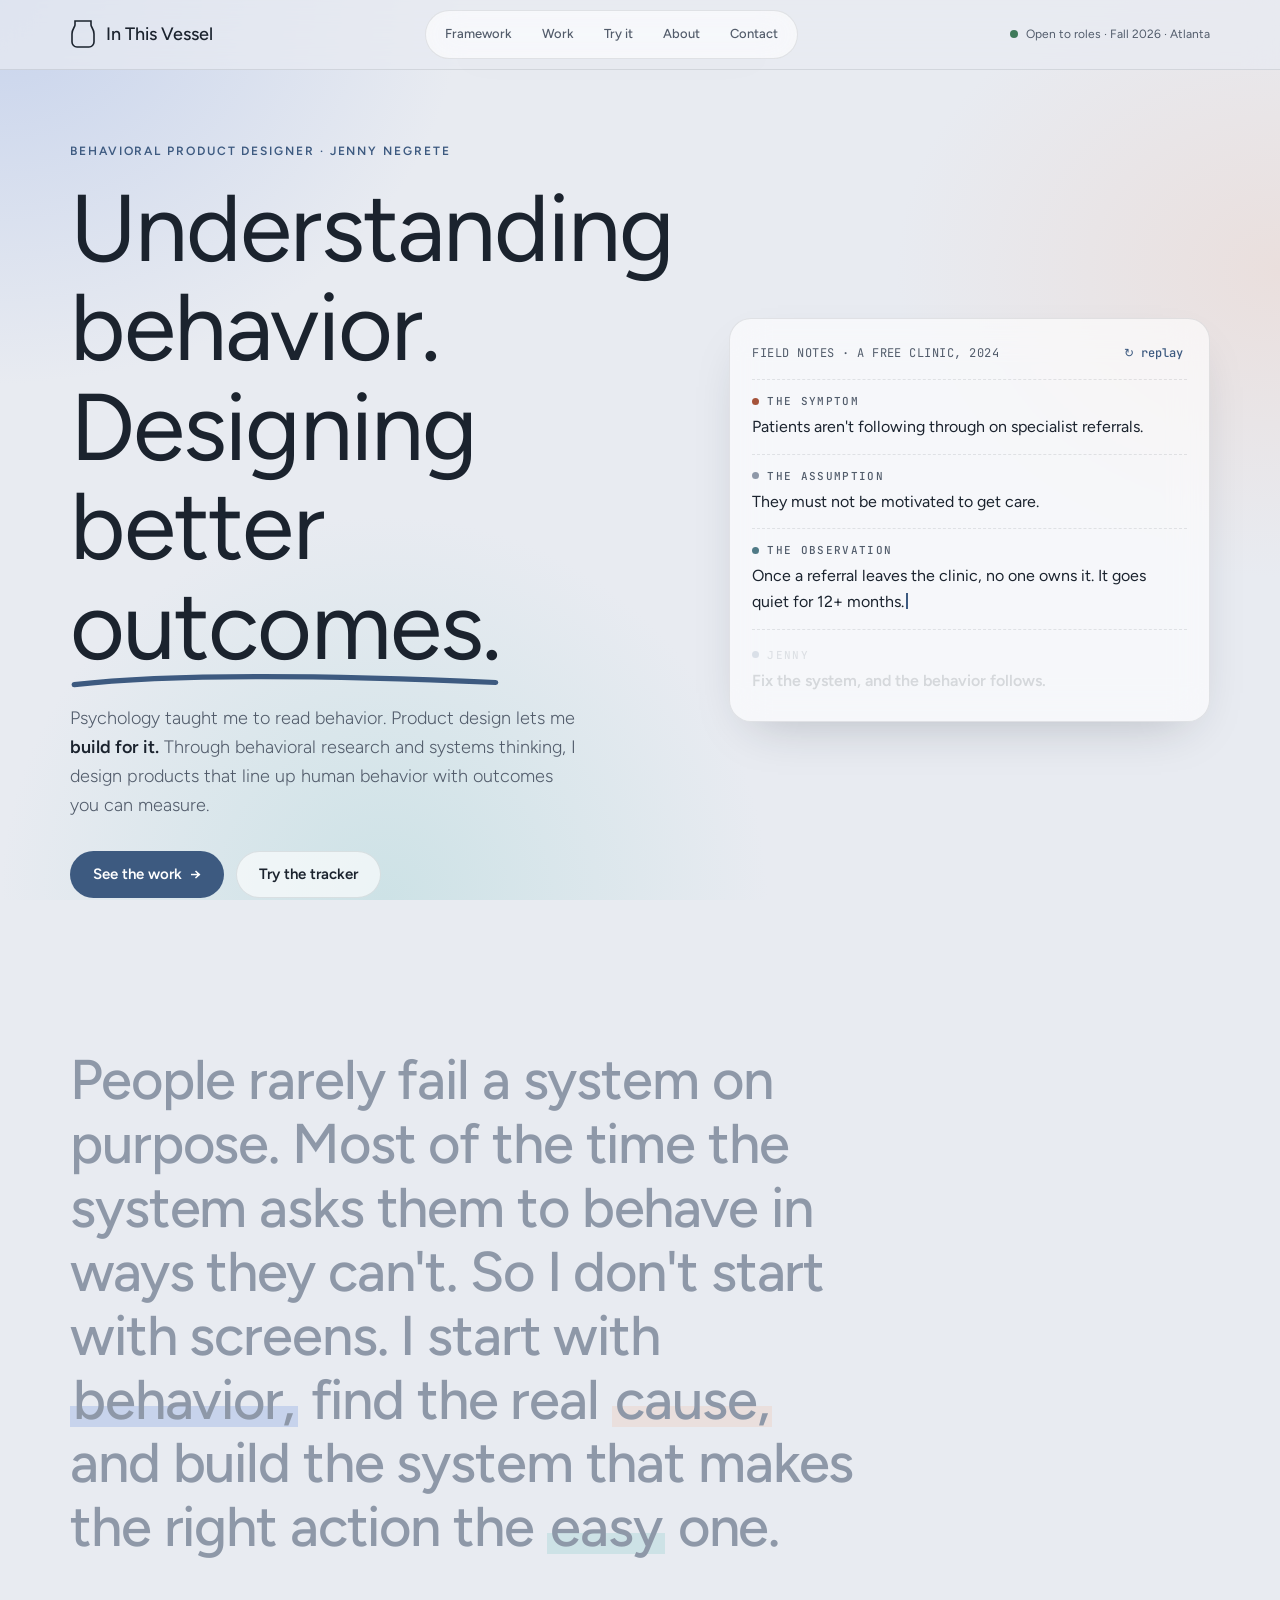
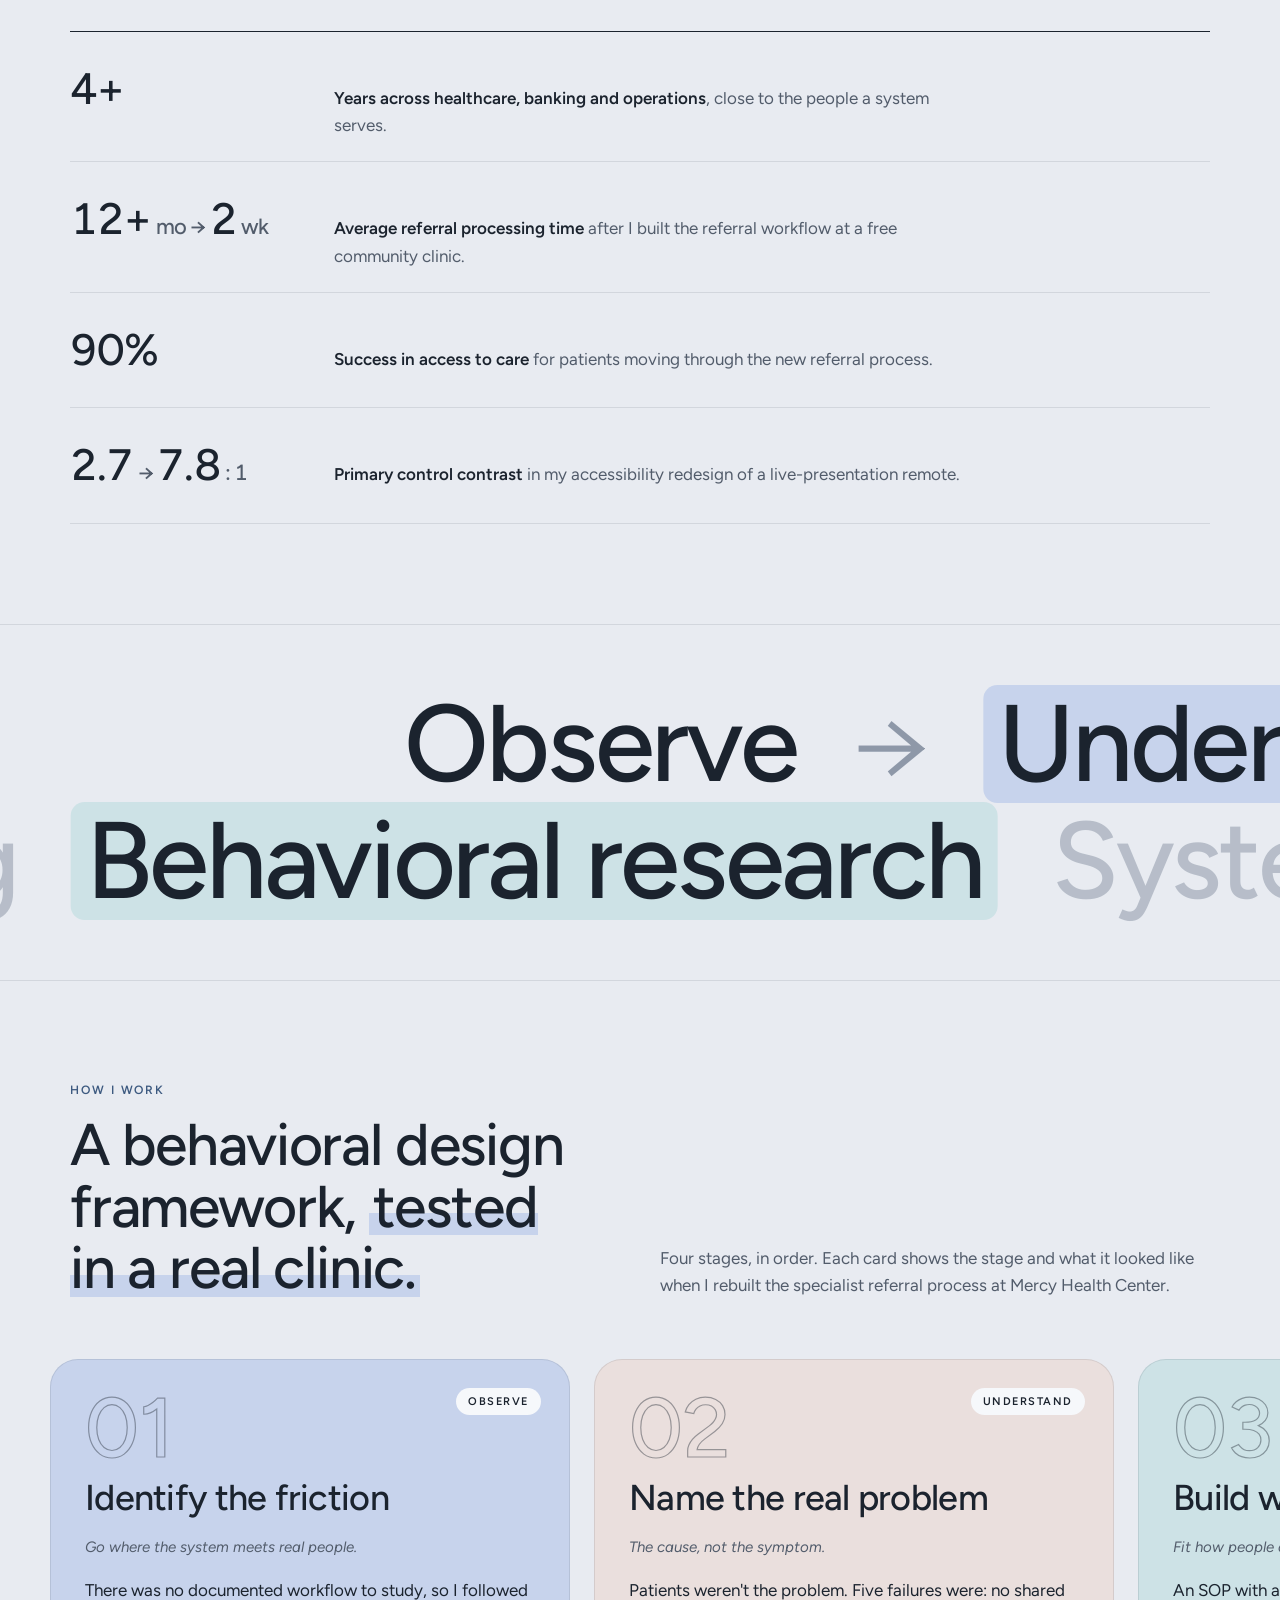
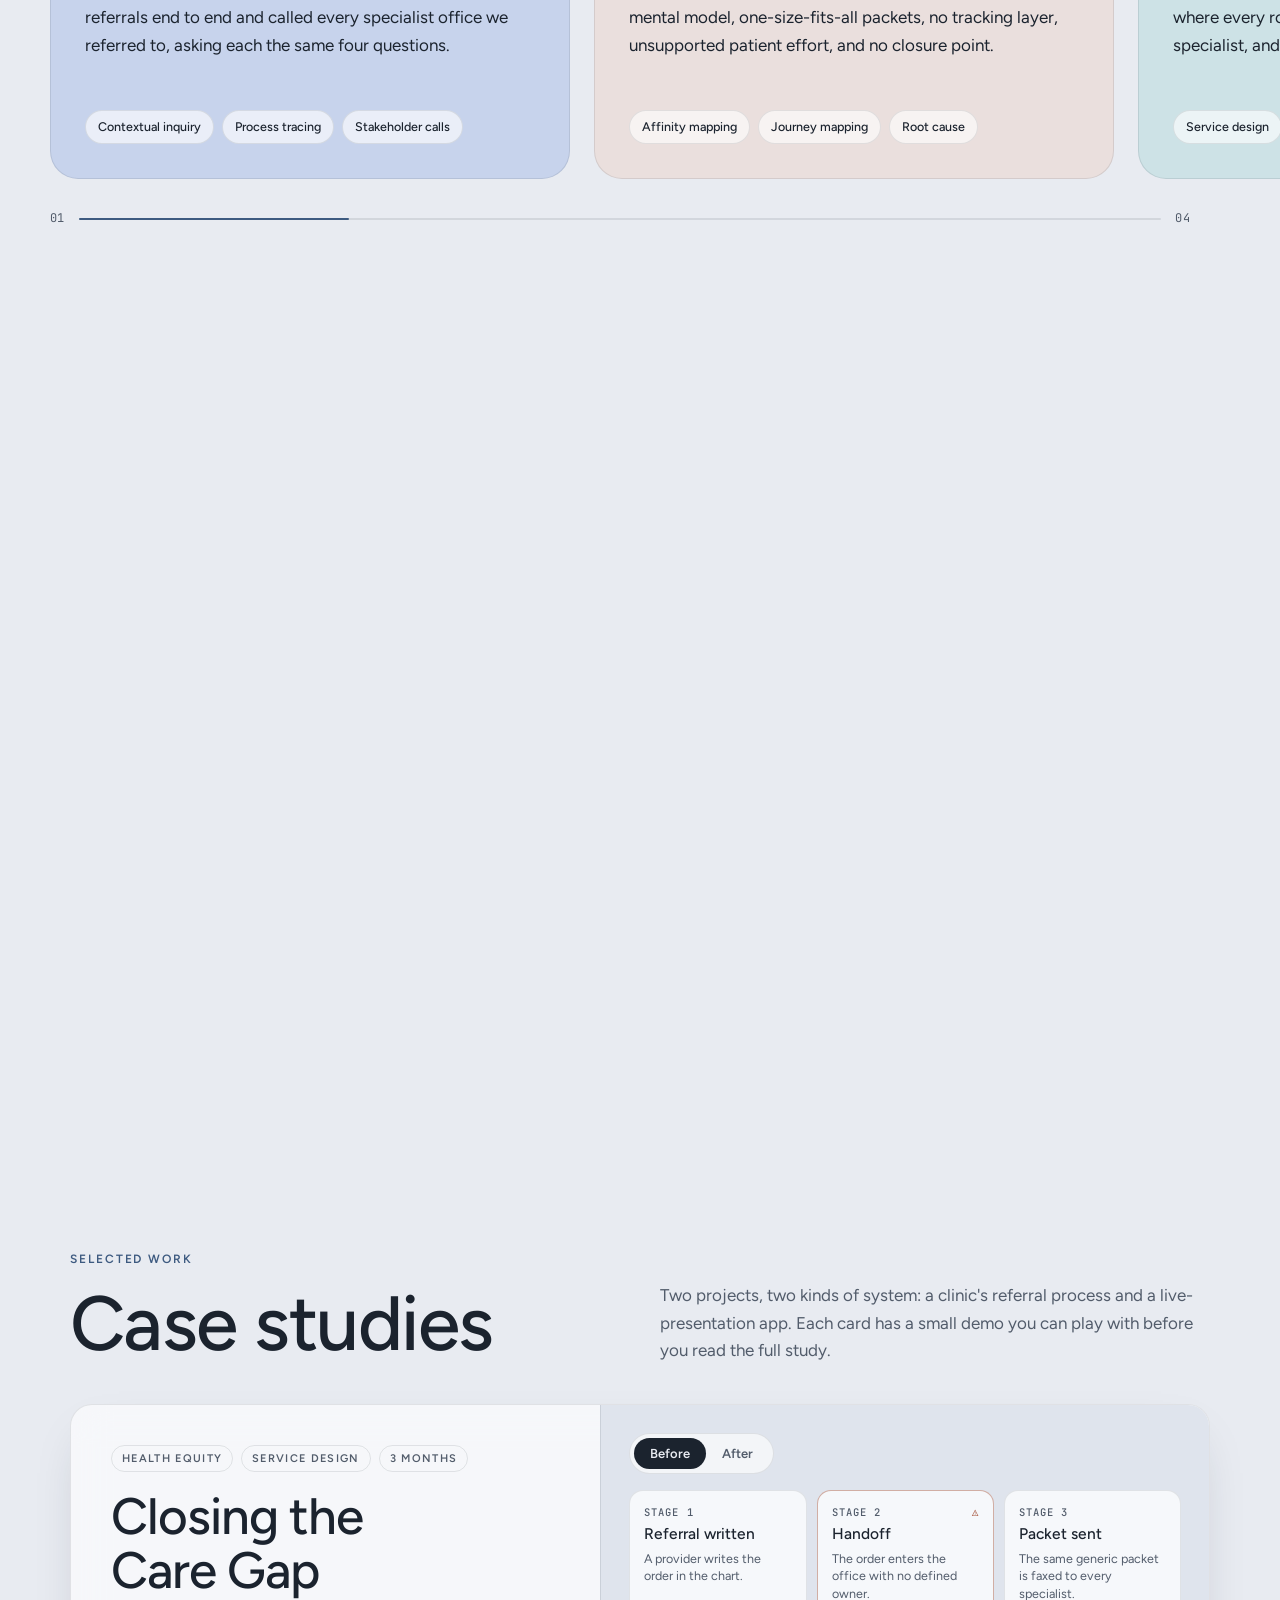
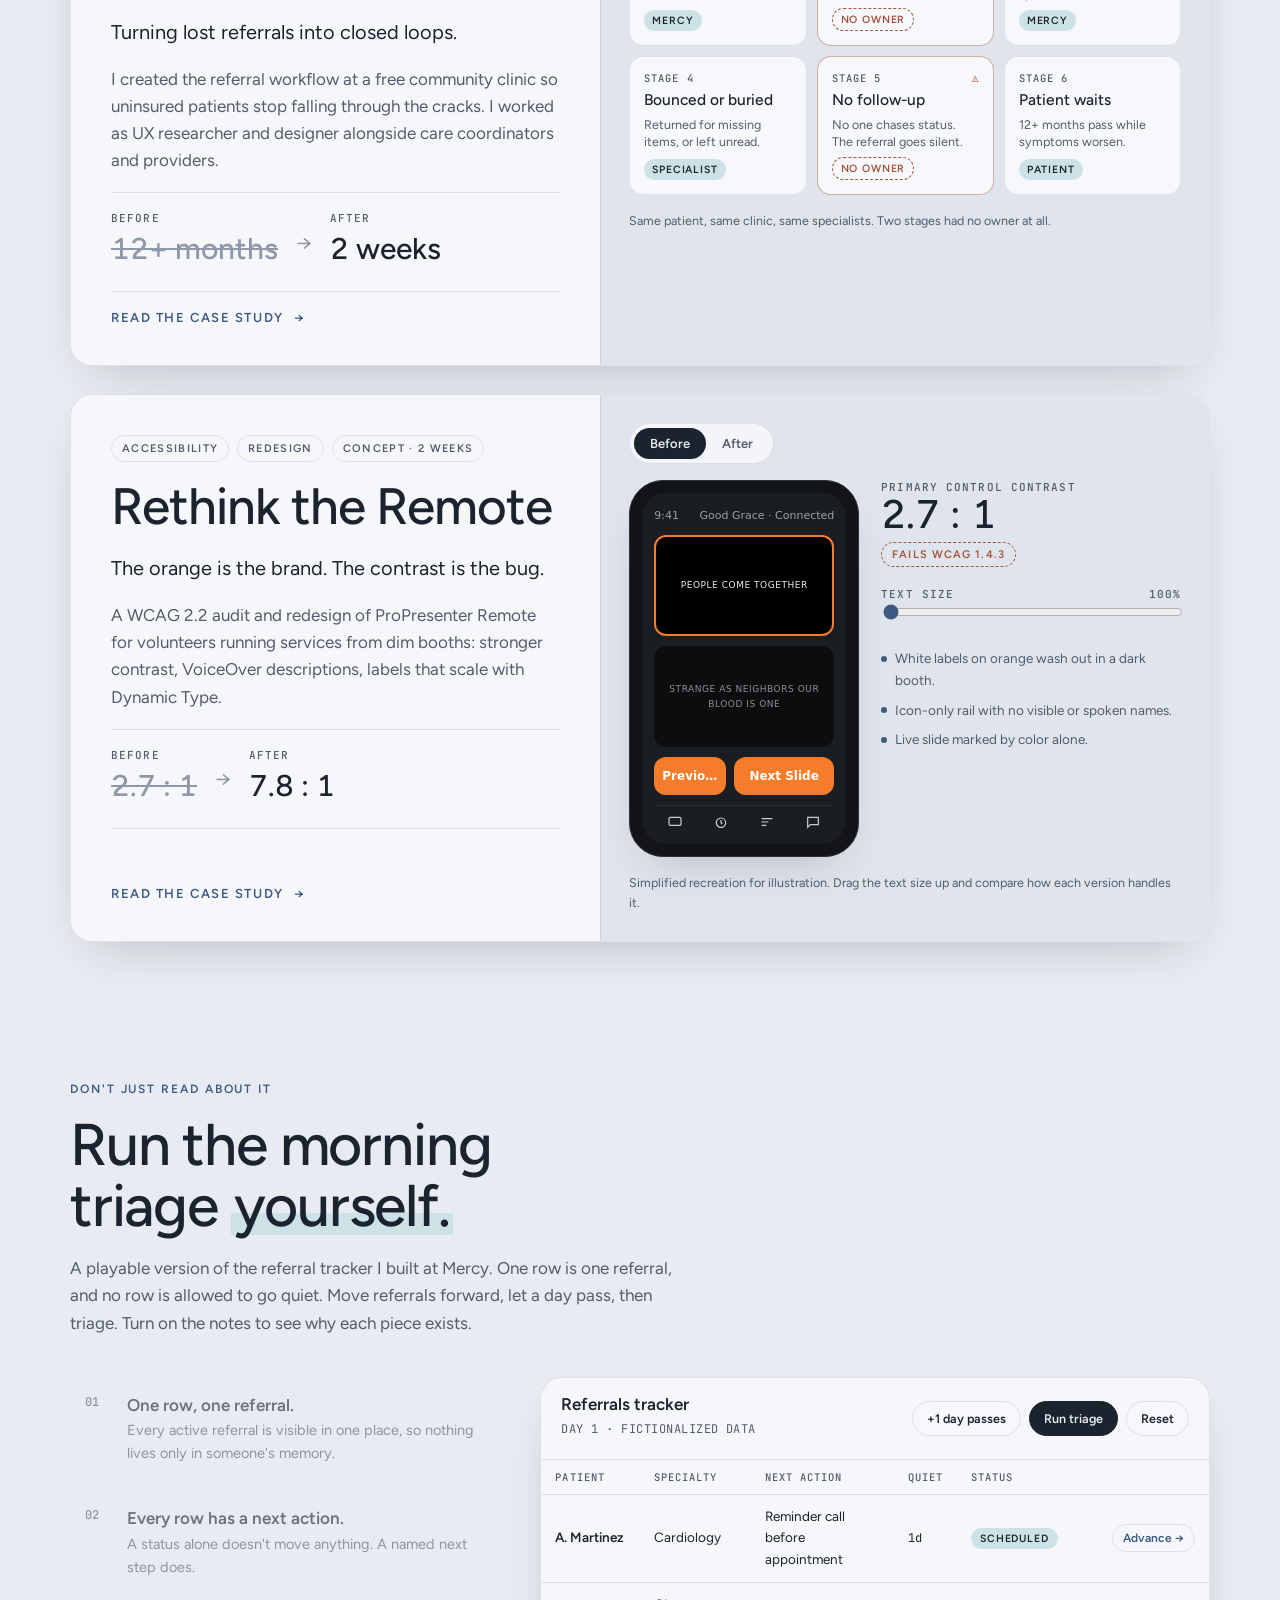
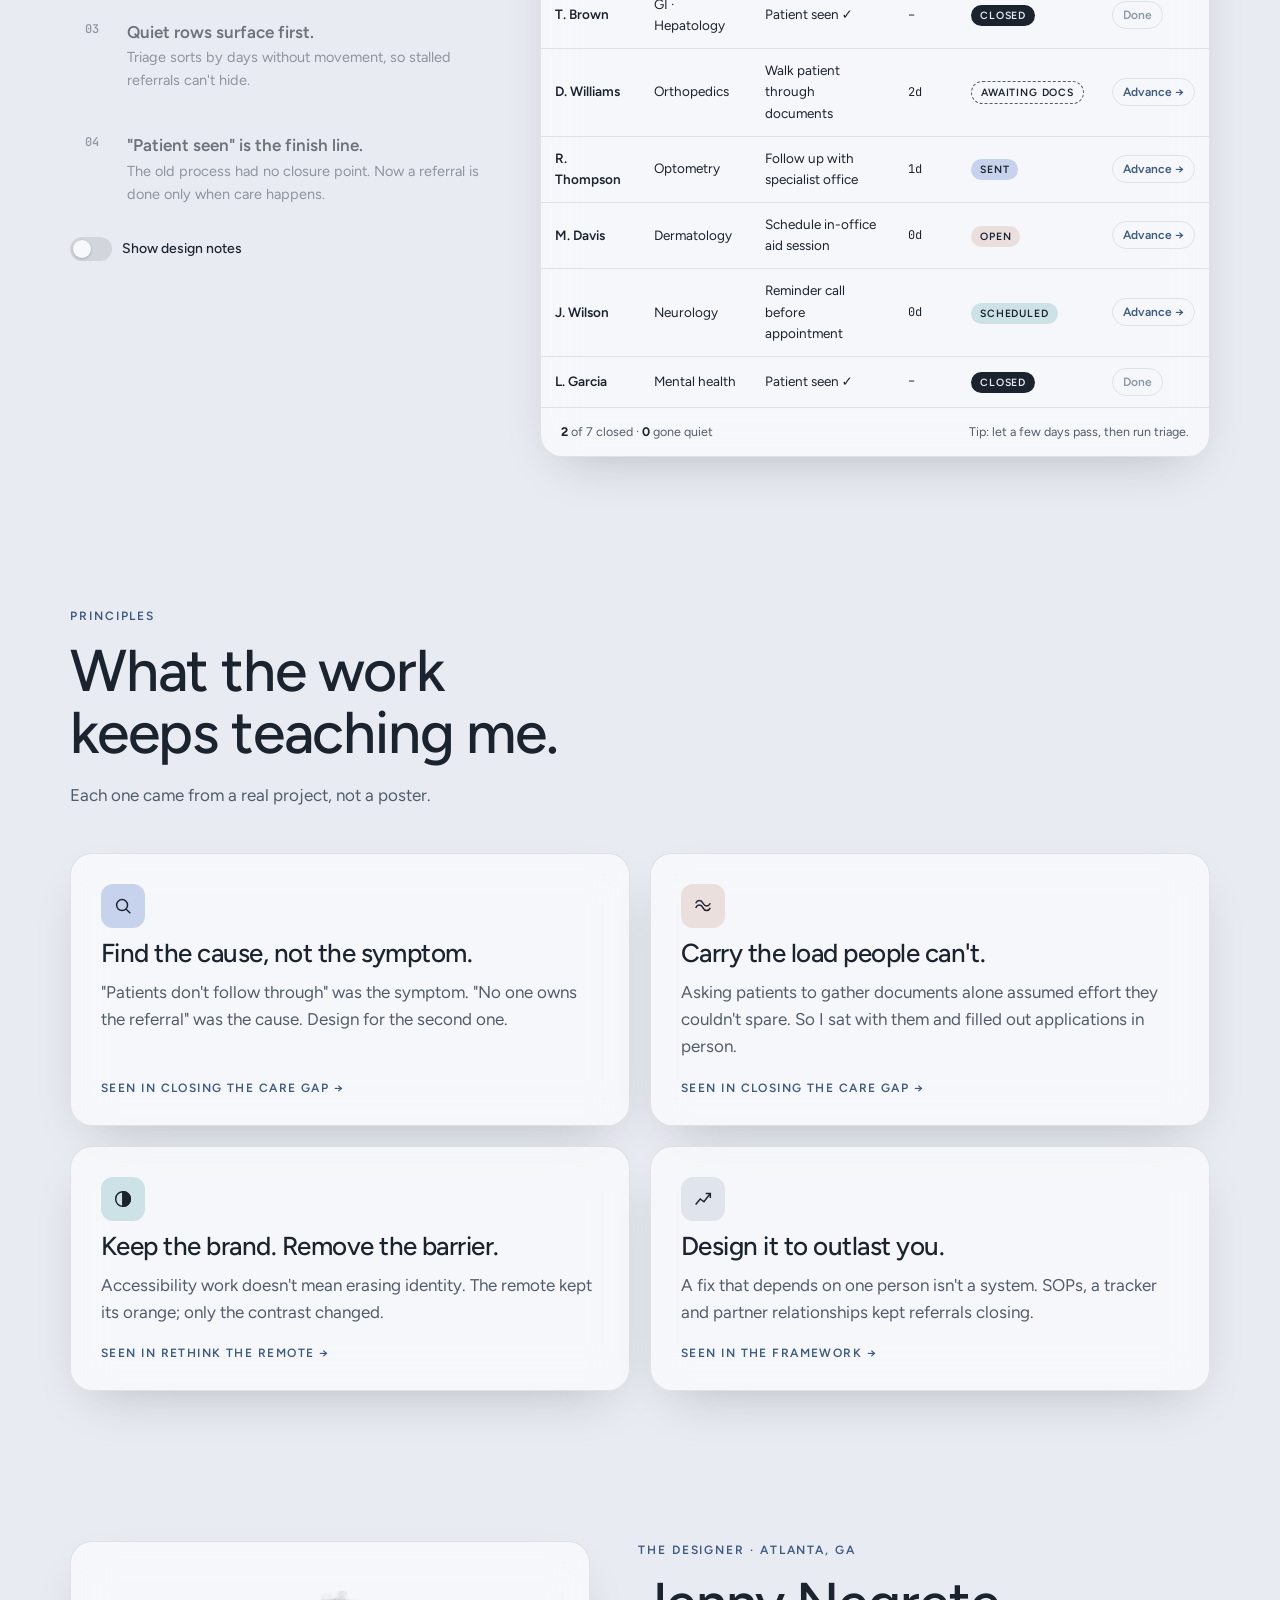
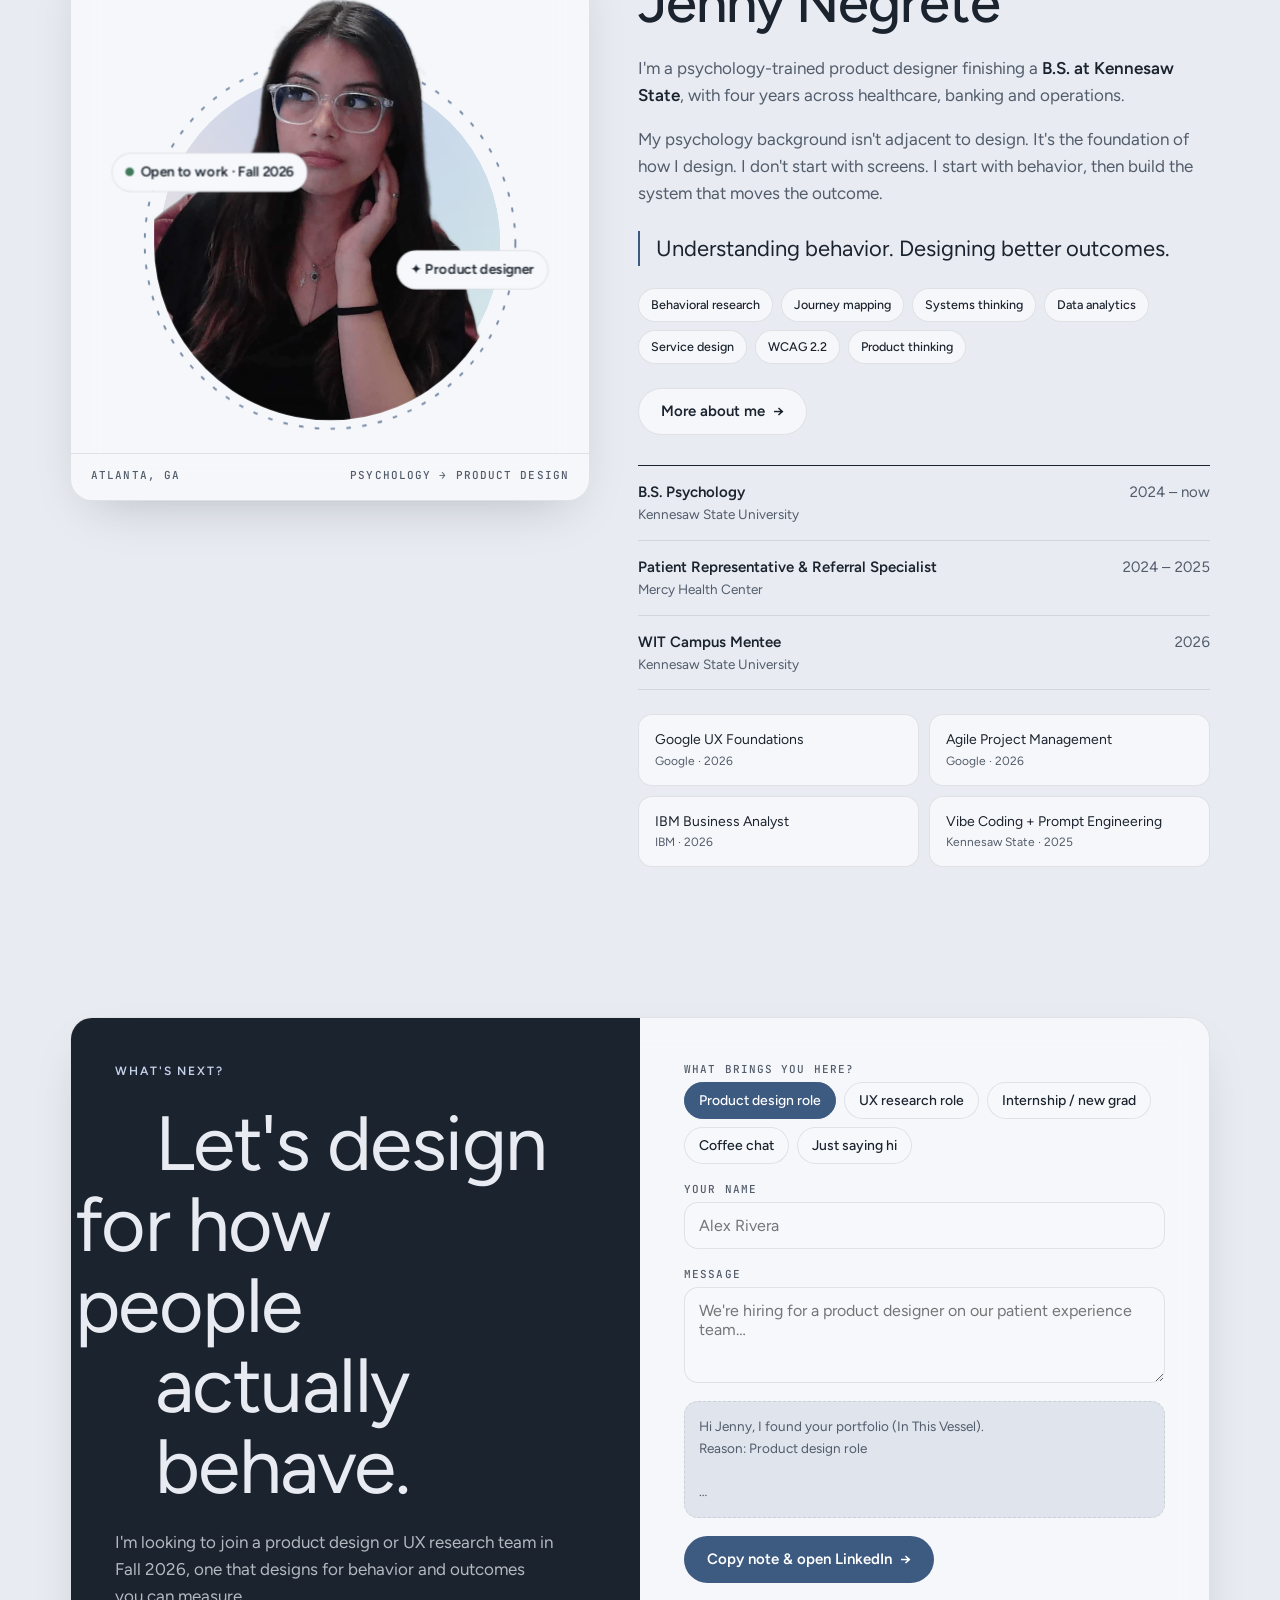
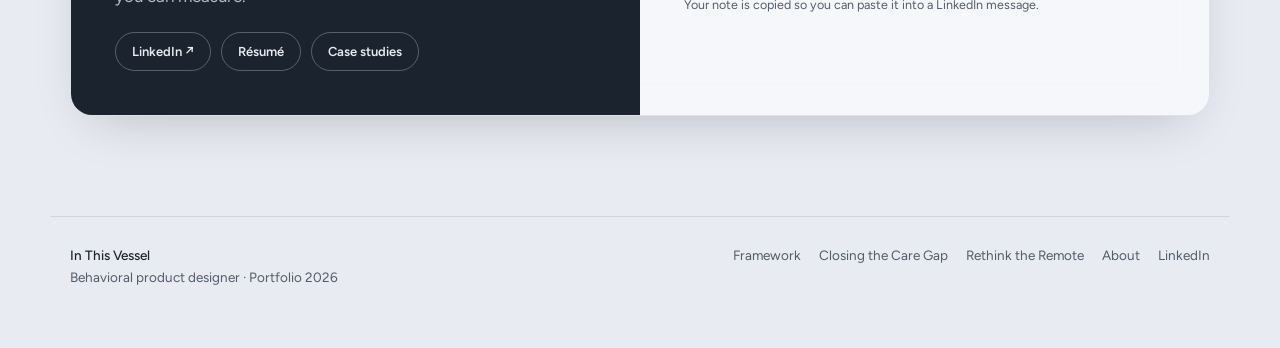
==== commit 653bd9f0: "Add animated headshot to About section Replaces the flow-art card with an animated headshot: a backg" ====
--- a/index.html
+++ b/index.html
@@ -292,14 +292,38 @@
 /* ABOUT */
 .about{padding-block:110px 40px}
 .about-grid{display:grid;grid-template-columns:1fr 1.1fr;gap:48px;align-items:start}
-.art{position:relative;overflow:hidden;display:flex;flex-direction:column;min-width:0}
-.art-h{display:flex;justify-content:space-between;align-items:center;gap:12px;flex-wrap:wrap;padding:18px 20px 0}
-.art-h .mono{color:var(--muted)}
-.art canvas{display:block;width:100%;height:420px;cursor:crosshair;touch-action:pan-y}
-.art-f{display:flex;justify-content:space-between;align-items:flex-end;gap:16px;flex-wrap:wrap;padding:14px 20px 18px;border-top:1px solid var(--line)}
-.art-f .rate{font-family:var(--display);font-size:40px;font-weight:500;line-height:1;font-variant-numeric:tabular-nums}
-.art-f .rate-k{font:500 11px var(--mono);letter-spacing:.1em;text-transform:uppercase;color:var(--muted)}
-.art-f p{font-size:12.5px;color:var(--muted);max-width:30ch;text-align:right}
+.hs-card{display:flex;flex-direction:column;align-items:center;min-width:0;padding:56px 20px 0;overflow:hidden}
+.headshot{--size:min(340px,72vw);position:relative;width:var(--size);height:calc(var(--size)*1.22);perspective:900px;outline:none}
+.headshot:focus-visible{outline:2px solid var(--accent);outline-offset:8px;border-radius:12px}
+.hs-stage{position:absolute;inset:0;transform-style:preserve-3d;transform:rotateX(var(--rx,0deg)) rotateY(var(--ry,0deg));transition:transform .5s cubic-bezier(.2,.8,.2,1)}
+.hs-circle{position:absolute;left:0;bottom:0;width:var(--size);height:var(--size);border-radius:50%;overflow:hidden;background:var(--peri);animation:hs-pop .9s cubic-bezier(.34,1.56,.64,1) both}
+.hs-circle::before{content:"";position:absolute;inset:-25%;background:conic-gradient(from 0deg,var(--peri),var(--mist),var(--blush),var(--peri));filter:blur(18px);animation:hs-spin 14s linear infinite}
+.hs-circle::after{content:"";position:absolute;inset:0;border-radius:50%;box-shadow:inset 0 -30px 60px rgba(255,255,255,.18)}
+.hs-clip{position:absolute;left:0;bottom:0;width:var(--size);height:100%;border-bottom-left-radius:calc(var(--size)/2);border-bottom-right-radius:calc(var(--size)/2);overflow:hidden;transform:translateZ(30px)}
+.hs-photo{position:absolute;left:50%;bottom:calc(var(--size)*-.04);width:calc(var(--size)*1.32);height:auto;max-width:none;translate:-50% 0;transform-origin:50% 100%;animation:hs-rise 1.1s .25s cubic-bezier(.22,1.2,.36,1) both,hs-breathe 5s 1.4s ease-in-out infinite;user-select:none;-webkit-user-drag:none}
+.hs-ring{position:absolute;left:calc(var(--size)*-.05);bottom:calc(var(--size)*-.05);width:calc(var(--size)*1.1);height:calc(var(--size)*1.1);overflow:visible;transform:translateZ(10px);pointer-events:none}
+.hs-ring circle{fill:none;stroke:var(--accent);stroke-width:.5;stroke-dasharray:1.2 3;opacity:.7;transform-origin:center;animation:hs-spin 40s linear infinite reverse}
+.hs-chip{position:absolute;display:inline-flex;align-items:center;gap:6px;padding:7px 12px;border-radius:999px;background:var(--surface-solid);border:1px solid var(--line);color:var(--ink);font-size:13px;font-weight:600;white-space:nowrap;box-shadow:var(--shadow);transform:translateZ(60px);animation:hs-in .6s cubic-bezier(.34,1.56,.64,1) both,hs-float 6s ease-in-out infinite}
+.hs-chip-a{left:-10%;top:38%;animation-delay:1.2s,1.8s}
+.hs-chip-b{right:-10%;top:60%;animation-delay:1.4s,2.6s}
+.hs-chip .dot{width:8px;height:8px;border-radius:50%;background:var(--ok);animation:hs-ping 2s infinite}
+.hs-wave{position:absolute;right:6%;top:16%;font-size:calc(var(--size)*.12);transform:translateZ(70px) scale(0);transform-origin:70% 80%;transition:transform .4s cubic-bezier(.34,1.56,.64,1)}
+.headshot:hover .hs-wave,.headshot:focus-visible .hs-wave{transform:translateZ(70px) scale(1);animation:hs-wave 1.2s .3s ease-in-out}
+.hs-cursor{position:absolute;left:12%;top:80%;transform:translateZ(80px);animation:hs-cursor 12s 1.6s ease-in-out infinite both;pointer-events:none}
+.hs-cursor svg{display:block;filter:drop-shadow(0 2px 3px rgba(0,0,0,.25))}
+.hs-cursor path{fill:var(--accent);stroke:#fff;stroke-width:1.5;stroke-linejoin:round}
+.hs-cursor span{position:absolute;left:14px;top:16px;padding:3px 8px;border-radius:4px 10px 10px 10px;background:var(--accent);color:var(--accent-ink);font-size:11px;font-weight:600;white-space:nowrap}
+.hs-f{align-self:stretch;display:flex;justify-content:space-between;gap:16px;flex-wrap:wrap;margin:40px -20px 0;padding:14px 20px 18px;border-top:1px solid var(--line)}
+.hs-f .mono{font:500 11px var(--mono);letter-spacing:.1em;text-transform:uppercase;color:var(--muted)}
+@keyframes hs-pop{from{transform:scale(.6);opacity:0}}
+@keyframes hs-spin{to{rotate:360deg}}
+@keyframes hs-rise{from{transform:translateY(40%);opacity:0}}
+@keyframes hs-breathe{50%{scale:1.015;translate:-50% -1.2%}}
+@keyframes hs-in{from{scale:.4;opacity:0}}
+@keyframes hs-float{50%{translate:0 -8px}}
+@keyframes hs-ping{0%{box-shadow:0 0 0 0 color-mix(in srgb,var(--ok) 60%,transparent)}70%,100%{box-shadow:0 0 0 7px transparent}}
+@keyframes hs-wave{15%,45%{rotate:14deg}30%,60%{rotate:-8deg}75%{rotate:0deg}}
+@keyframes hs-cursor{0%{left:12%;top:80%;opacity:0}6%{opacity:1}25%{left:4%;top:30%}50%{left:72%;top:22%}75%{left:82%;top:78%}94%{opacity:1}100%{left:12%;top:80%;opacity:0}}
 .skills{display:flex;flex-wrap:wrap;gap:8px;margin-top:22px}
 .more{display:inline-flex;margin-top:24px}
 .about h2{font-size:clamp(34px,4.4vw,56px)}
@@ -314,7 +338,8 @@
 .certs{display:grid;grid-template-columns:1fr 1fr;gap:10px;margin-top:24px}
 .cert{padding:14px 16px;border-radius:var(--r-md);background:var(--surface);border:1px solid var(--line);font-size:14px}
 .cert small{display:block;color:var(--muted);font-size:12px}
-@media (max-width:900px){.about-grid{grid-template-columns:1fr}.art canvas{height:360px}}
+@media (max-width:900px){.about-grid{grid-template-columns:1fr}}
+@media (max-width:480px){.hs-chip{font-size:11.5px;padding:6px 10px}.hs-chip-a{left:-4%}.hs-chip-b{right:-4%}}
 @media (max-width:480px){.certs{grid-template-columns:1fr}}
 
 /* CONTACT */
@@ -352,6 +377,7 @@
 @media (prefers-reduced-motion:reduce){
   *,*::before,*::after{animation-duration:.001ms!important;animation-iteration-count:1!important;transition-duration:.001ms!important;scroll-behavior:auto!important}
   .reveal.pre{transform:none;opacity:1}
+  .hs-cursor{display:none}
 }
 </style>
 
@@ -544,16 +570,19 @@
   <!-- ABOUT -->
   <section class="about" id="about">
     <div class="wrap about-grid">
-      <figure class="art glass" style="margin:0" aria-labelledby="artcap">
-        <div class="art-h">
-          <span class="mono">BEHAVIOR FOLLOWS THE SYSTEM</span>
-          <div class="seg" role="group" aria-label="Flow mode"><button type="button" aria-pressed="false" data-flow="chaos">No system</button><button type="button" aria-pressed="true" data-flow="system">With a system</button></div>
-        </div>
-        <canvas id="flow" aria-hidden="true"></canvas>
-        <div class="art-f">
-          <div><div class="rate" id="rate">–</div><div class="rate-k">reaching the vessel</div></div>
-          <p id="artcap">Each line is a person moving through a process. Drag across the flow to add friction, or tap to drop in new people.</p>
-        </div>
+      <figure class="hs-card glass" style="margin:0">
+        <div class="headshot" tabindex="0" aria-label="Portrait of Jenny Negrete. Hover to say hi.">
+          <div class="hs-stage">
+            <div class="hs-circle"></div>
+            <svg class="hs-ring" viewBox="0 0 100 100" aria-hidden="true"><circle cx="50" cy="50" r="49"/></svg>
+            <div class="hs-clip"><img class="hs-photo" src="images/headshot.webp" width="900" height="900" alt="Jenny Negrete in clear-framed glasses, resting her chin on her hand"></div>
+            <div class="hs-wave" aria-hidden="true">👋</div>
+            <div class="hs-chip hs-chip-a"><span class="dot"></span>Open to work · Fall 2026</div>
+            <div class="hs-chip hs-chip-b">✦ Product designer</div>
+            <div class="hs-cursor" aria-hidden="true"><svg width="18" height="20" viewBox="0 0 18 20"><path d="M1 1l15 7.5-6.5 1.8L7 17z"/></svg><span>Jenny</span></div>
+          </div>
+        </div>
+        <figcaption class="hs-f"><span class="mono">Atlanta, GA</span><span class="mono">Psychology → Product design</span></figcaption>
       </figure>
       <div>
         <div class="eyebrow">The designer · Atlanta, GA</div>
@@ -750,62 +779,12 @@
 $('#decisions').addEventListener('click',()=>{const a=$('#annot');a.checked=!a.checked;a.dispatchEvent(new Event('change'))});
 drawT();
 
-/* flow art: behavior follows the system */
-const cv=$('#flow'),g=cv.getContext('2d');
-let W=0,H=0,parts=[],mode='system',col={},outs=[],level=0,frame=0,live=false;
-const ms={x:-999,y:-999,vx:0,vy:0};
-const vs=()=>{const w=Math.min(150,W*.34),h=Math.min(110,H*.27);return{x0:W/2,top:H-h-14,w,h}};
-function readCols(){const s=getComputedStyle(document.documentElement),v=k=>s.getPropertyValue(k).trim();
-  col={bg:v('--surface-solid'),ink:v('--ink'),water:v('--accent'),inks:[v('--accent'),v('--accent'),v('--teal'),v('--muted')]};
-  g.globalAlpha=1;g.fillStyle=col.bg;g.fillRect(0,0,W,H)}
-function spawn(p,x,y){p.x=x??Math.random()*W;p.y=y??-Math.random()*H*.6;p.px=p.x;p.py=p.y;p.vx=0;p.vy=1;p.lane=clamp(p.x/W*2-1,-1,1);p.life=0;p.c=col.inks[(Math.random()*col.inks.length)|0]}
-function size(){const d=Math.min(devicePixelRatio||1,2);W=cv.clientWidth;H=cv.clientHeight;cv.width=W*d;cv.height=H*d;g.setTransform(d,0,0,d,0,0);
-  readCols();const n=W<600?220:380;parts=Array.from({length:n},()=>{const p={};spawn(p);p.y=Math.random()*H*.8;p.py=p.y;return p})}
-function vesselPath(V){const{x0,top,w,h}=V;g.beginPath();g.moveTo(x0-w*.3,top);g.lineTo(x0-w*.3,top+h*.14);
-  g.bezierCurveTo(x0-w*.3,top+h*.26,x0-w*.5,top+h*.3,x0-w*.5,top+h*.52);g.lineTo(x0-w*.5,top+h*.8);g.quadraticCurveTo(x0-w*.5,top+h,x0-w*.3,top+h);
-  g.lineTo(x0+w*.3,top+h);g.quadraticCurveTo(x0+w*.5,top+h,x0+w*.5,top+h*.8);g.lineTo(x0+w*.5,top+h*.52);
-  g.bezierCurveTo(x0+w*.5,top+h*.3,x0+w*.3,top+h*.26,x0+w*.3,top+h*.14);g.lineTo(x0+w*.3,top)}
-function record(ok){outs.push(ok);if(outs.length>260)outs.shift();if(ok)level=Math.min(1,level+.006)}
-function step(){
-  frame++;const V=vs(),mouthY=V.top,half=V.w*.28;
-  g.globalAlpha=.1;g.fillStyle=col.bg;g.fillRect(0,0,W,H);g.lineWidth=1.3;g.lineCap='round';
-  for(const p of parts){
-    p.px=p.x;p.py=p.y;p.life++;
-    if(mode==='system'){
-      const pr=clamp(p.y/mouthY,0,1),e=pr*pr*(3-2*pr);
-      const tx=V.x0+p.lane*(W*.46*(1-e)+half*.75*e)+Math.sin(p.y*.014+p.lane*3+frame*.012)*16*(1-e);
-      p.vx+=((tx-p.x)*.05-p.vx)*.15;p.vy+=(1.7-p.vy)*.05;
-    }else{
-      const a=(Math.sin(p.x*.011+frame*.004)+Math.sin(p.y*.013-frame*.003)+Math.sin((p.x+p.y)*.006+p.lane*2))*1.9;
-      p.vx=(p.vx+Math.cos(a)*.14)*.97;p.vy=(p.vy+Math.sin(a)*.14+.012)*.97;
-    }
-    const dx=p.x-ms.x,dy=p.y-ms.y,d=Math.hypot(dx,dy);
-    if(d<90&&d>0){const f=(1-d/90);p.vx+=dx/d*f*1.4-dy/d*f*.8+ms.vx*f*.15;p.vy+=dy/d*f*1.4+dx/d*f*.8+ms.vy*f*.15}
-    p.x+=p.vx;p.y+=p.vy;
-    if(p.x<0)p.x+=W;if(p.x>W)p.x-=W;if(p.y<-H)p.y=-H;
-    if(p.y>=mouthY&&p.py<mouthY&&Math.abs(p.x-V.x0)<half){record(1);spawn(p);continue}
-    if(p.y>H-6||p.life>1100){record(0);spawn(p);continue}
-    if(p.py>=mouthY-1&&Math.abs(p.x-V.x0)<V.w*.55&&p.y>mouthY){record(0);spawn(p);continue}
-    if(Math.abs(p.x-p.px)>W/2)continue;
-    g.globalAlpha=.75;g.strokeStyle=p.c;g.beginPath();g.moveTo(p.px,p.py);g.lineTo(p.x,p.y);g.stroke();
-  }
-  level=Math.max(0,level-.0007);
-  g.save();vesselPath(V);g.closePath();g.clip();g.globalAlpha=1;g.fillStyle=col.bg;g.fillRect(V.x0-V.w,V.top,V.w*2,V.h+2);
-  g.globalAlpha=.4;g.fillStyle=col.water;const wl=V.top+V.h-(V.h*.86*level)-Math.sin(frame*.05)*1.5;g.fillRect(V.x0-V.w,wl,V.w*2,V.h);g.restore();
-  g.globalAlpha=.85;g.strokeStyle=col.ink;g.lineWidth=1.6;vesselPath(V);g.stroke();
-  ms.vx*=.85;ms.vy*=.85;
-  if(frame%15===0&&outs.length>40)$('#rate').textContent=Math.round(outs.reduce((a,b)=>a+b,0)/outs.length*100)+'%';
+/* headshot: tilt toward the pointer */
+const hs=$('.headshot'),hsStage=$('.hs-stage');
+if(!reduce){
+  hs.addEventListener('pointermove',e=>{const r=hs.getBoundingClientRect();hsStage.style.setProperty('--ry',((e.clientX-r.left)/r.width-.5)*14+'deg');hsStage.style.setProperty('--rx',-((e.clientY-r.top)/r.height-.5)*10+'deg')});
+  hs.addEventListener('pointerleave',()=>{hsStage.style.setProperty('--ry','0deg');hsStage.style.setProperty('--rx','0deg')});
 }
-function loop(){if(!live)return;step();if(reduce&&frame>260){live=false;return}requestAnimationFrame(loop)}
-cv.addEventListener('pointermove',e=>{const r=cv.getBoundingClientRect(),x=e.clientX-r.left,y=e.clientY-r.top;ms.vx=x-ms.x;ms.vy=y-ms.y;if(Math.abs(ms.vx)>60){ms.vx=0;ms.vy=0}ms.x=x;ms.y=y});
-cv.addEventListener('pointerleave',()=>{ms.x=ms.y=-999});
-cv.addEventListener('pointerdown',e=>{const r=cv.getBoundingClientRect();for(let i=0;i<14;i++){const p=parts[(Math.random()*parts.length)|0];spawn(p,e.clientX-r.left+(Math.random()-.5)*30,e.clientY-r.top+(Math.random()-.5)*30)}});
-$$('[data-flow]').forEach(b=>b.addEventListener('click',()=>{$$('[data-flow]').forEach(x=>x.setAttribute('aria-pressed',x===b));mode=b.dataset.flow;outs=[];$('#rate').textContent='–';if(!live){live=true;frame=0;loop()}}));
-new IntersectionObserver(es=>{const vis=es[0].isIntersecting;if(vis&&!live&&!(reduce&&frame>260)){live=true;loop()}else if(!vis)live=false}).observe(cv);
-matchMedia('(prefers-color-scheme: dark)').addEventListener('change',()=>{readCols();parts.forEach(p=>p.c=col.inks[(Math.random()*col.inks.length)|0])});
-new MutationObserver(()=>{readCols();parts.forEach(p=>p.c=col.inks[(Math.random()*col.inks.length)|0])}).observe(document.documentElement,{attributes:true,attributeFilter:['data-theme']});
-size();for(let i=0;i<120;i++)step();
-let rw;addEventListener('resize',()=>{clearTimeout(rw);rw=setTimeout(()=>{if(cv.clientWidth!==W)size()},200)});
 
 /* contact composer */
 const pick=$$('#pick button');let reason=pick[0].textContent;
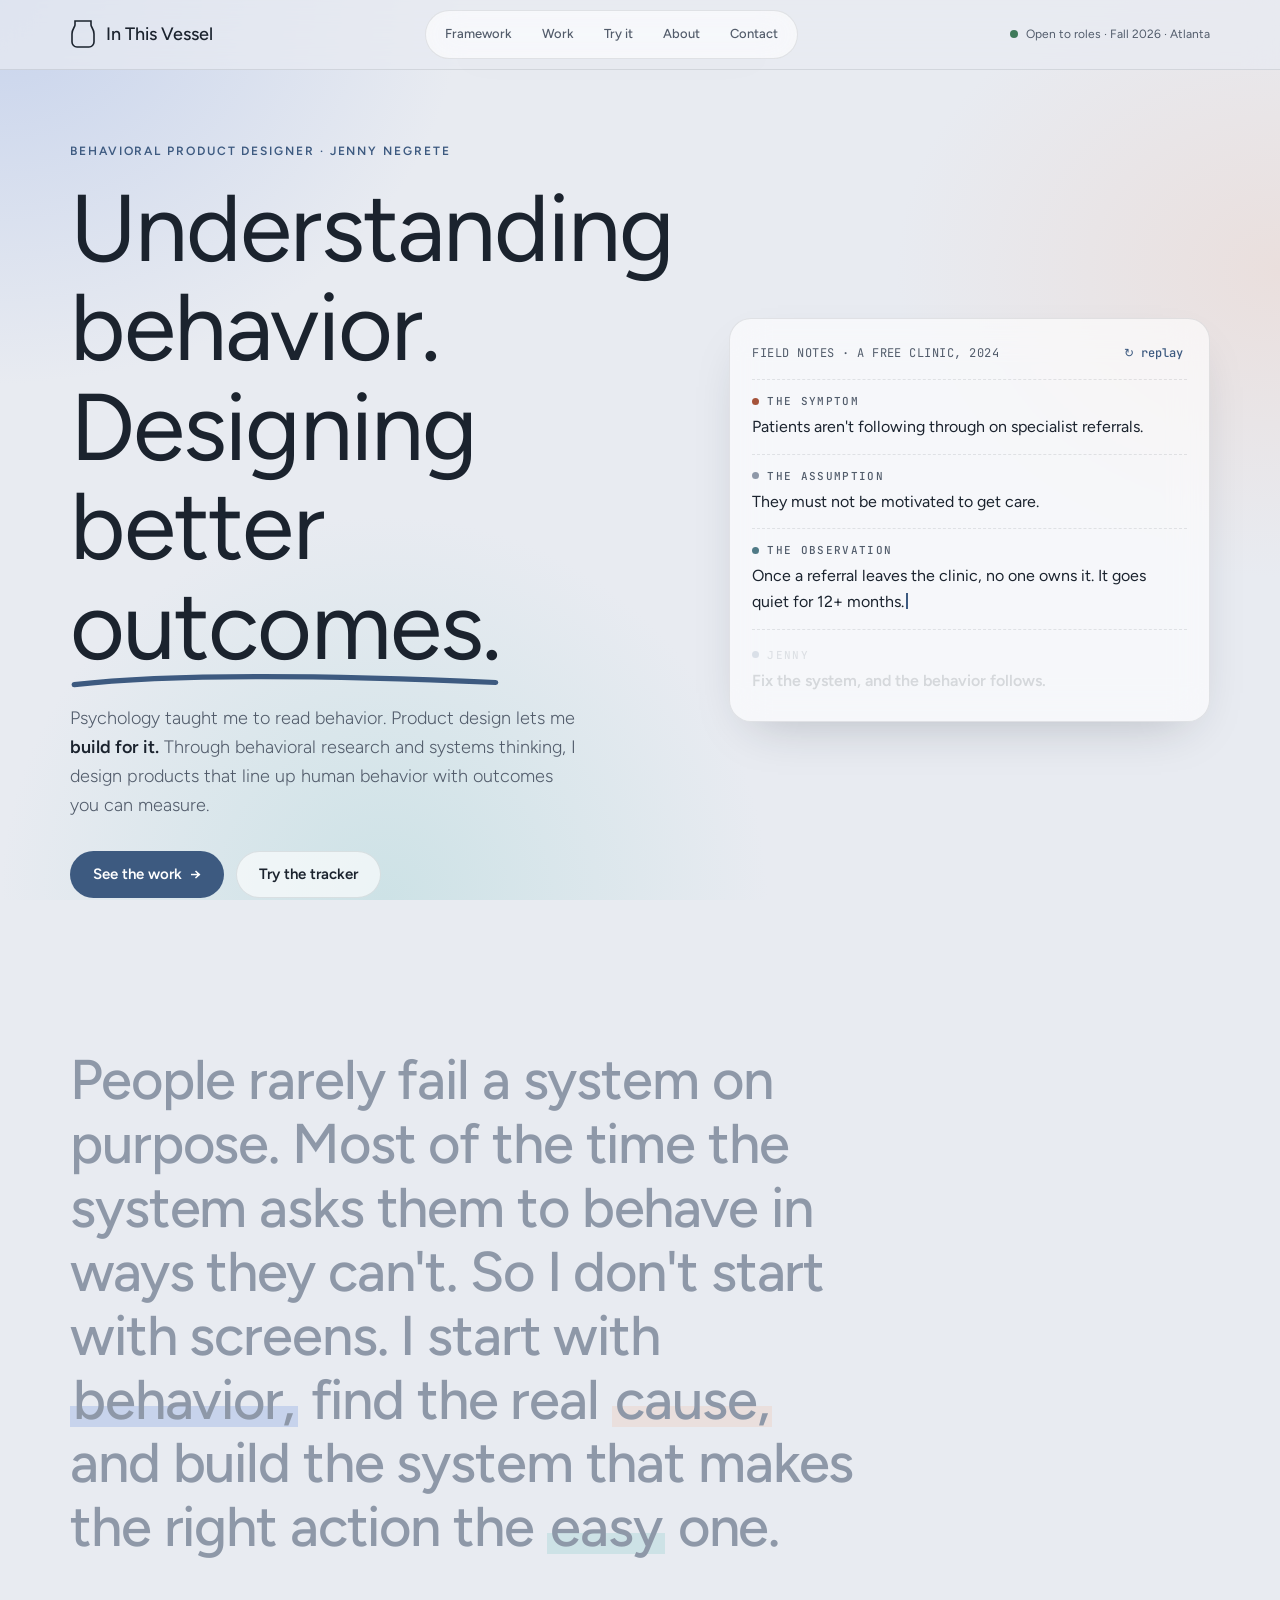
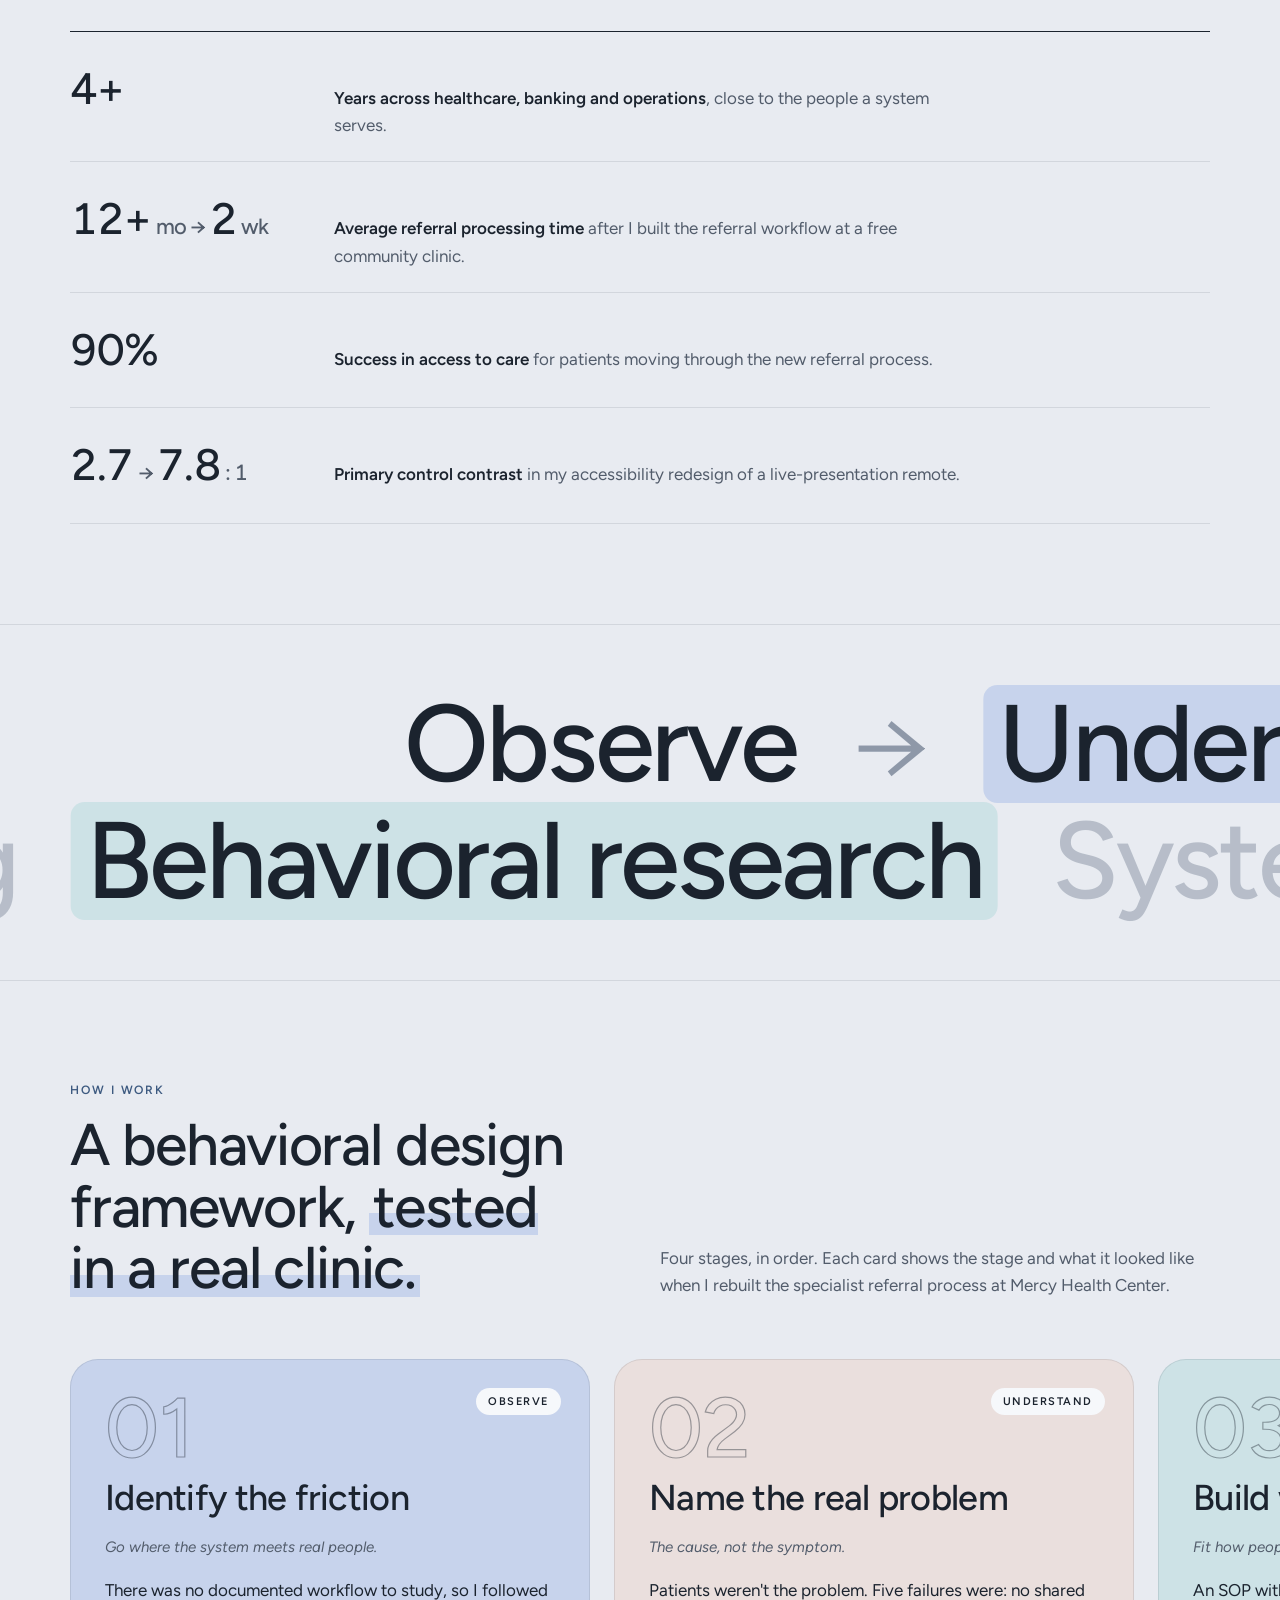
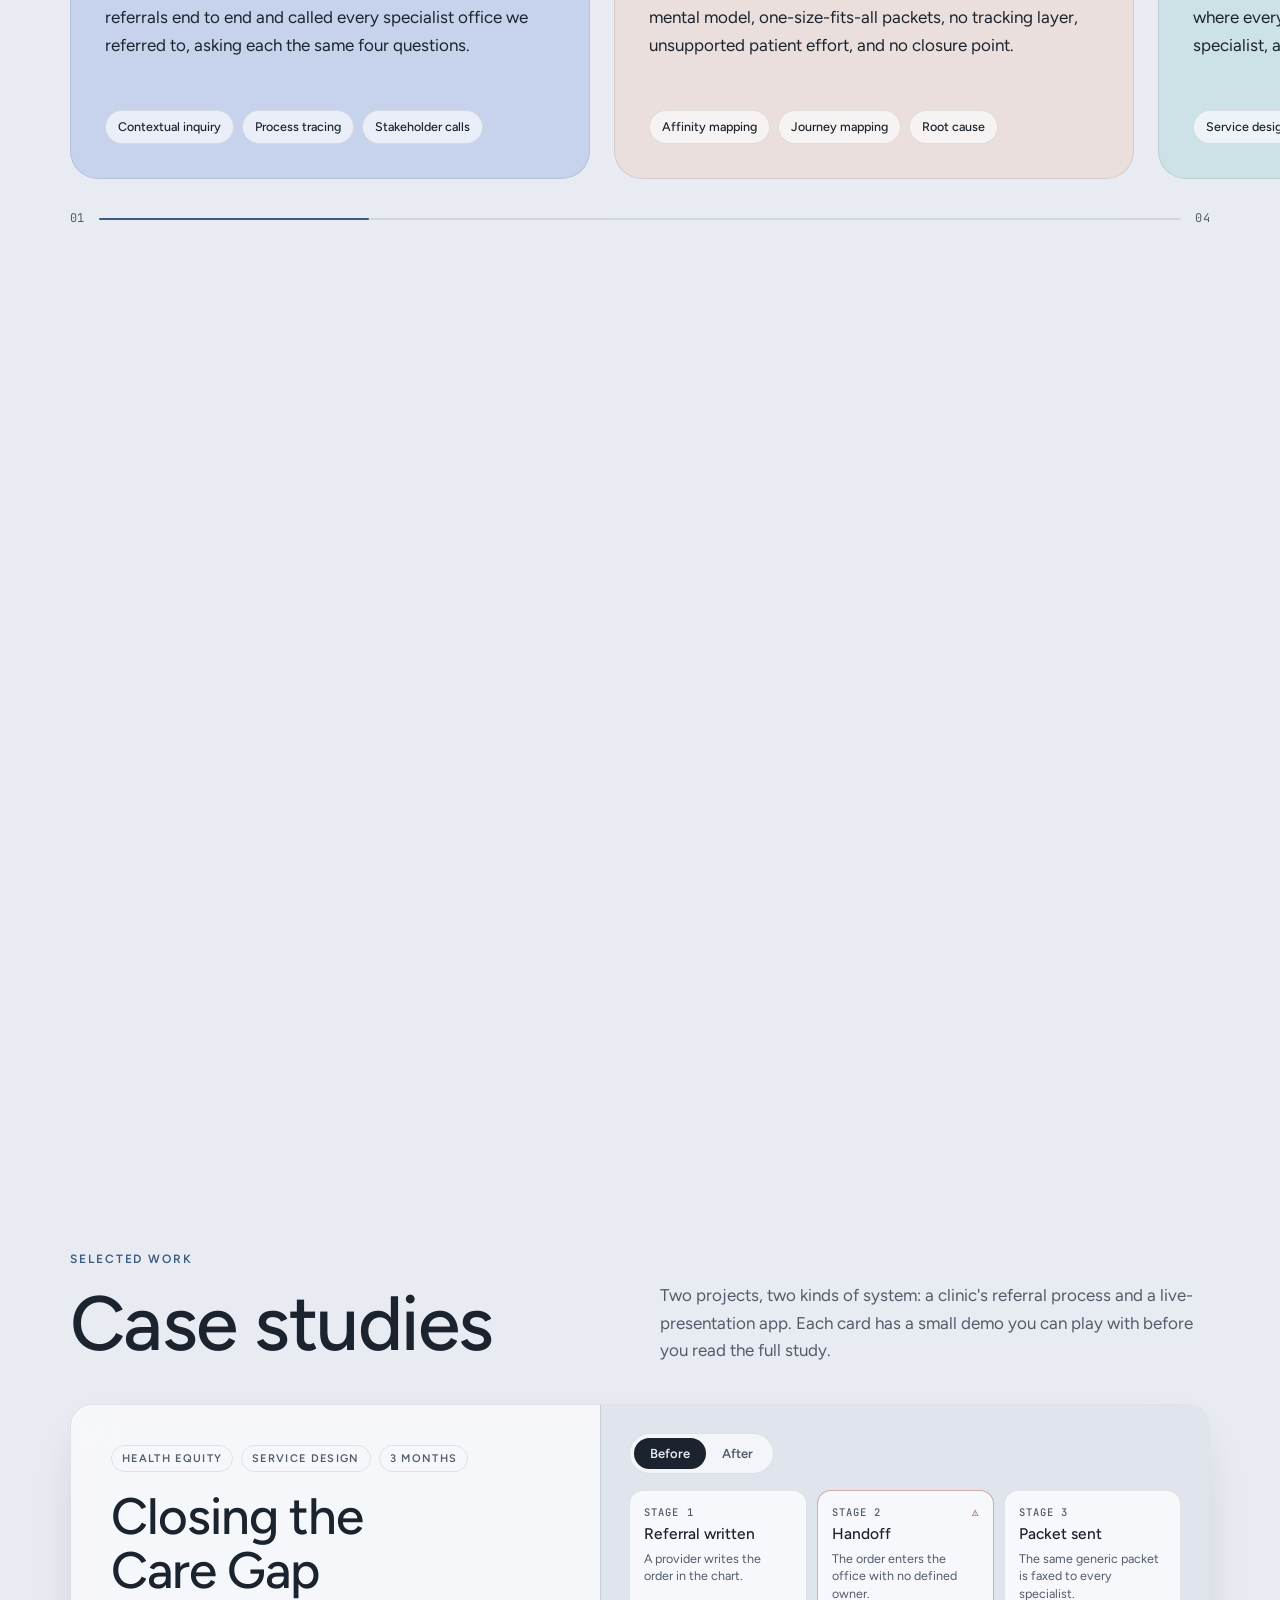
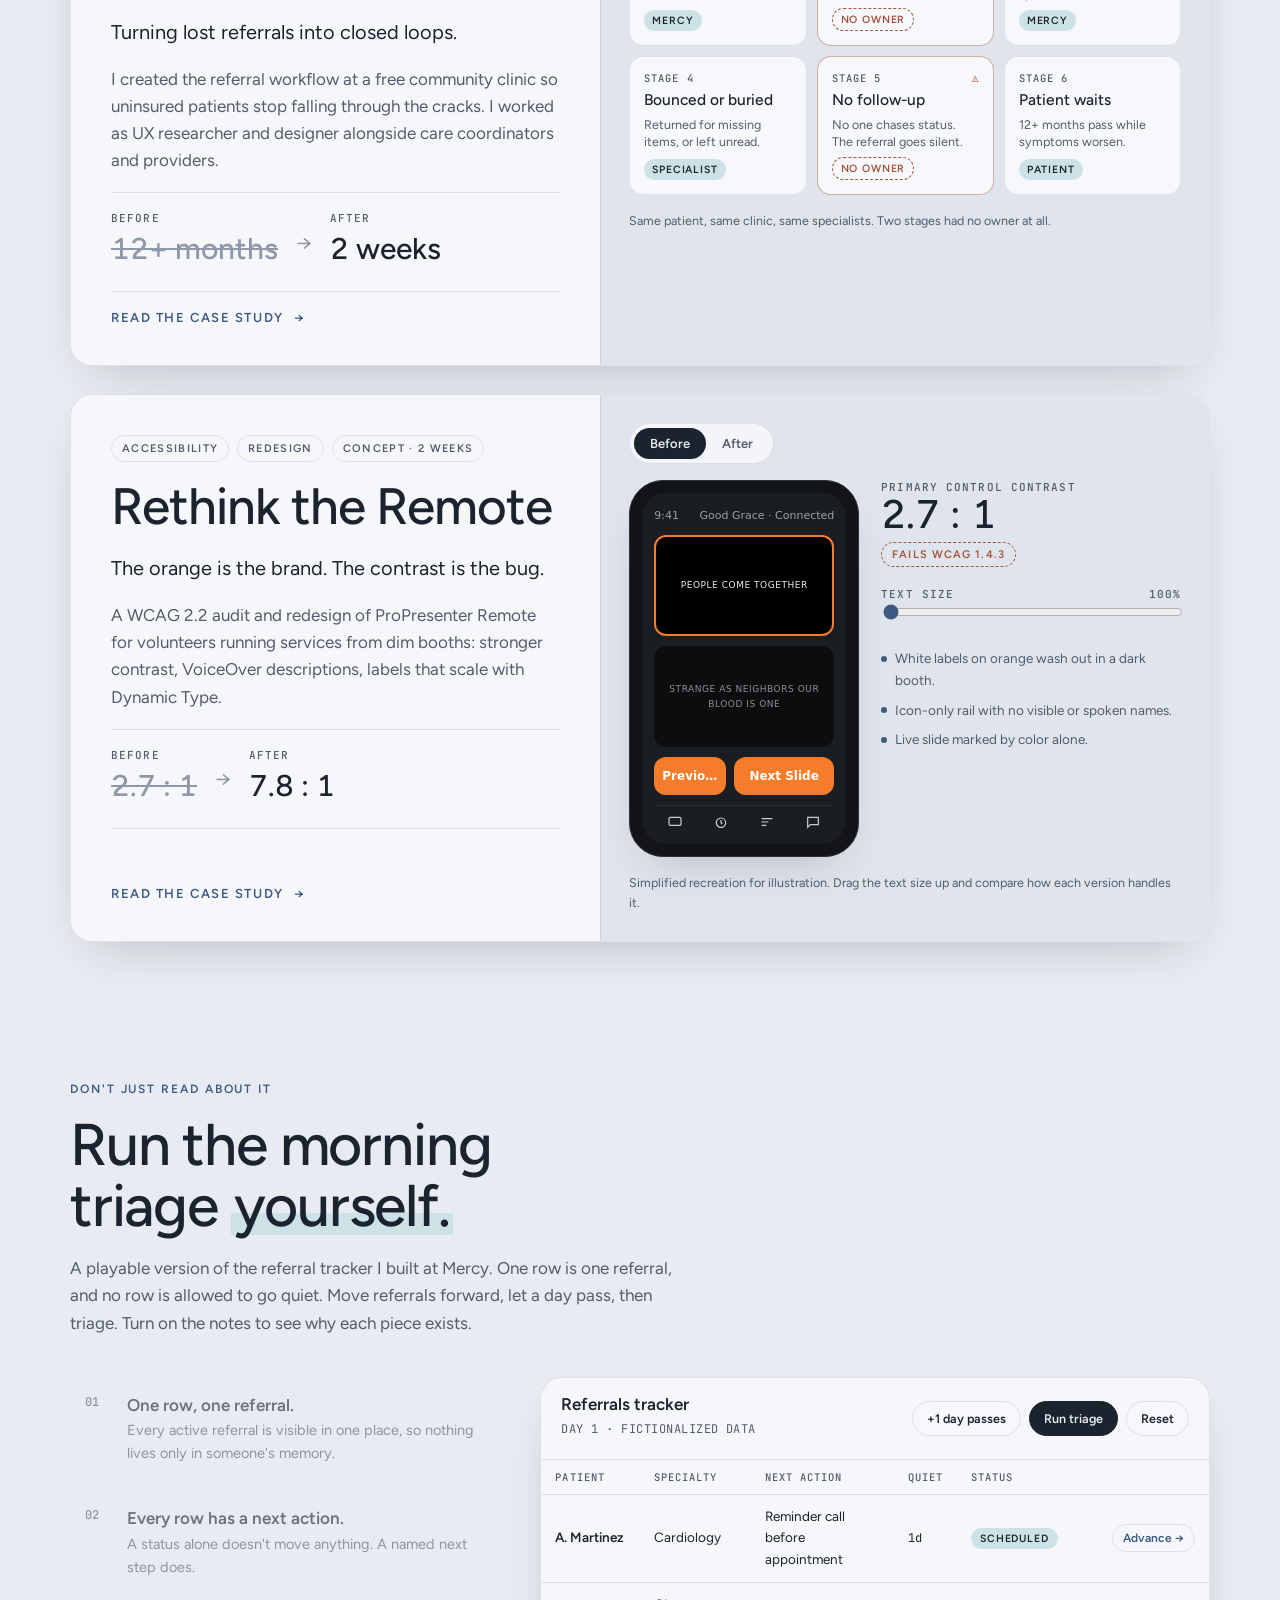
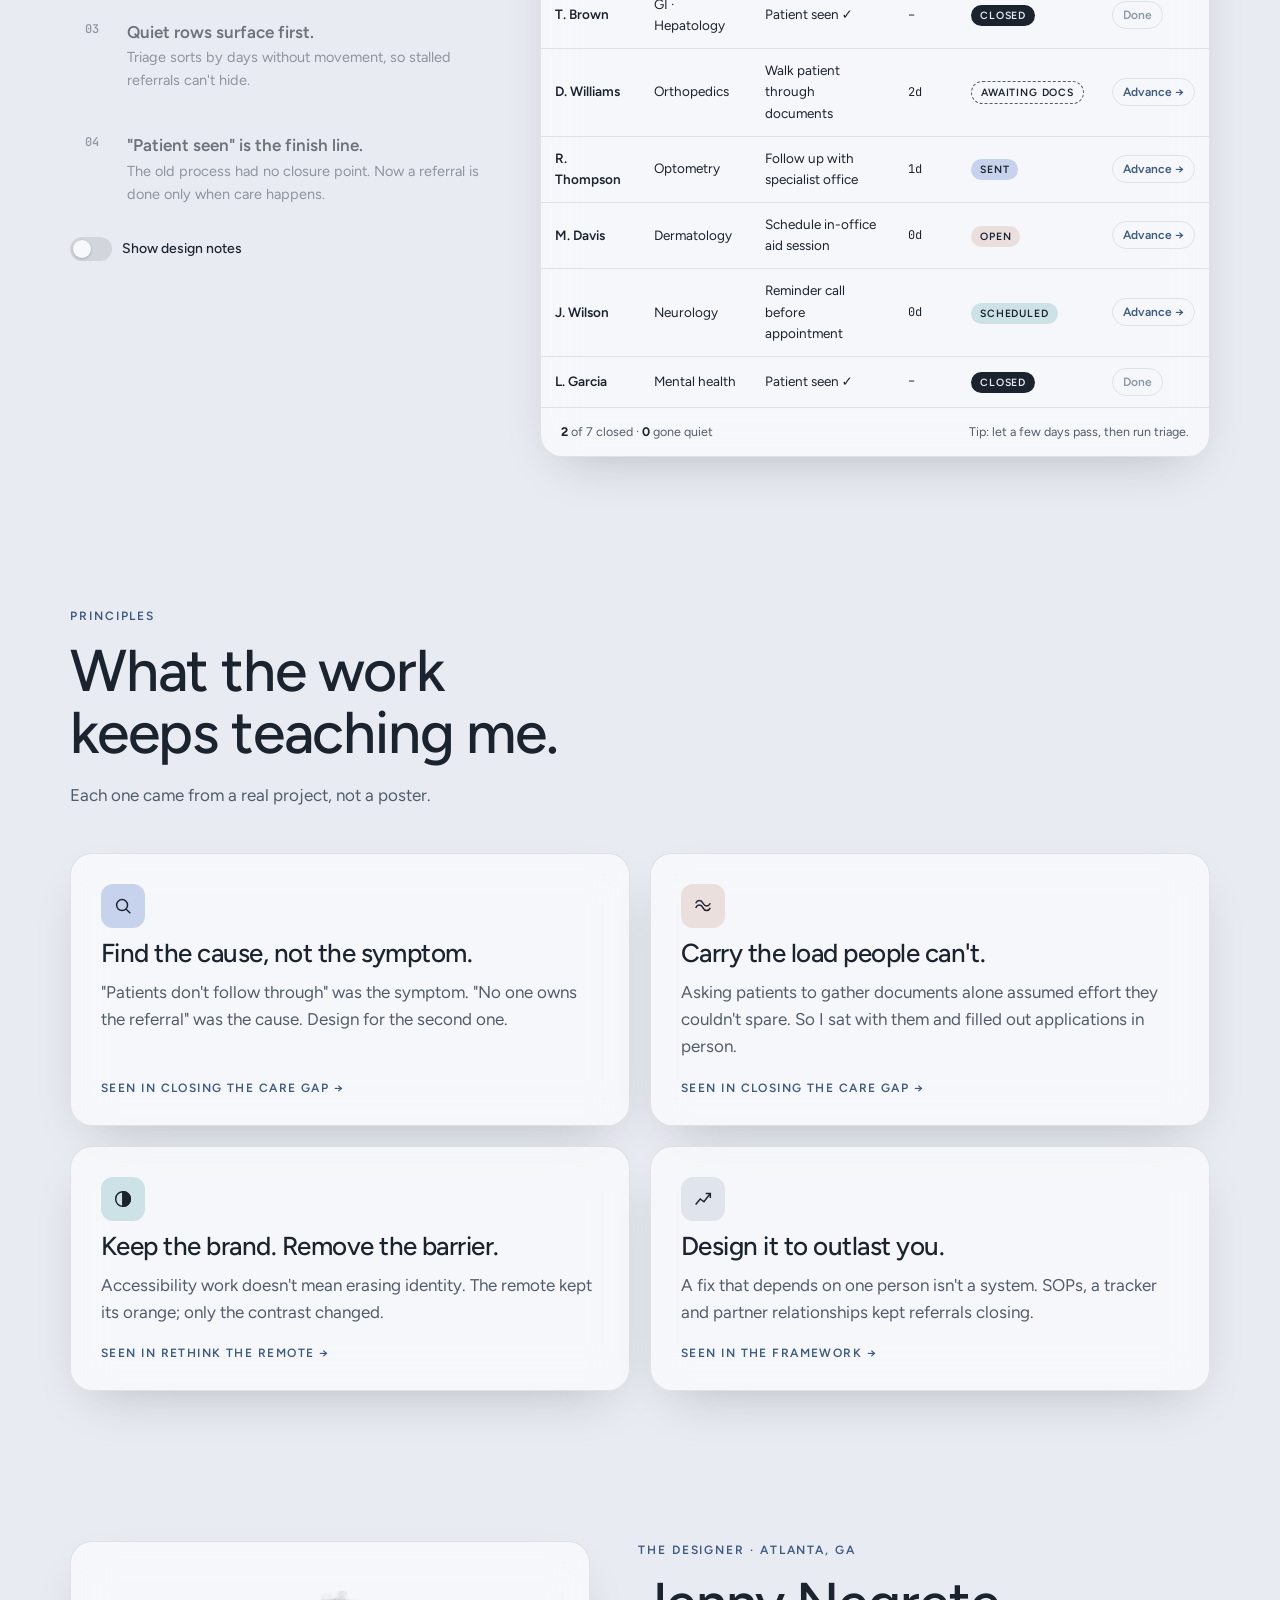
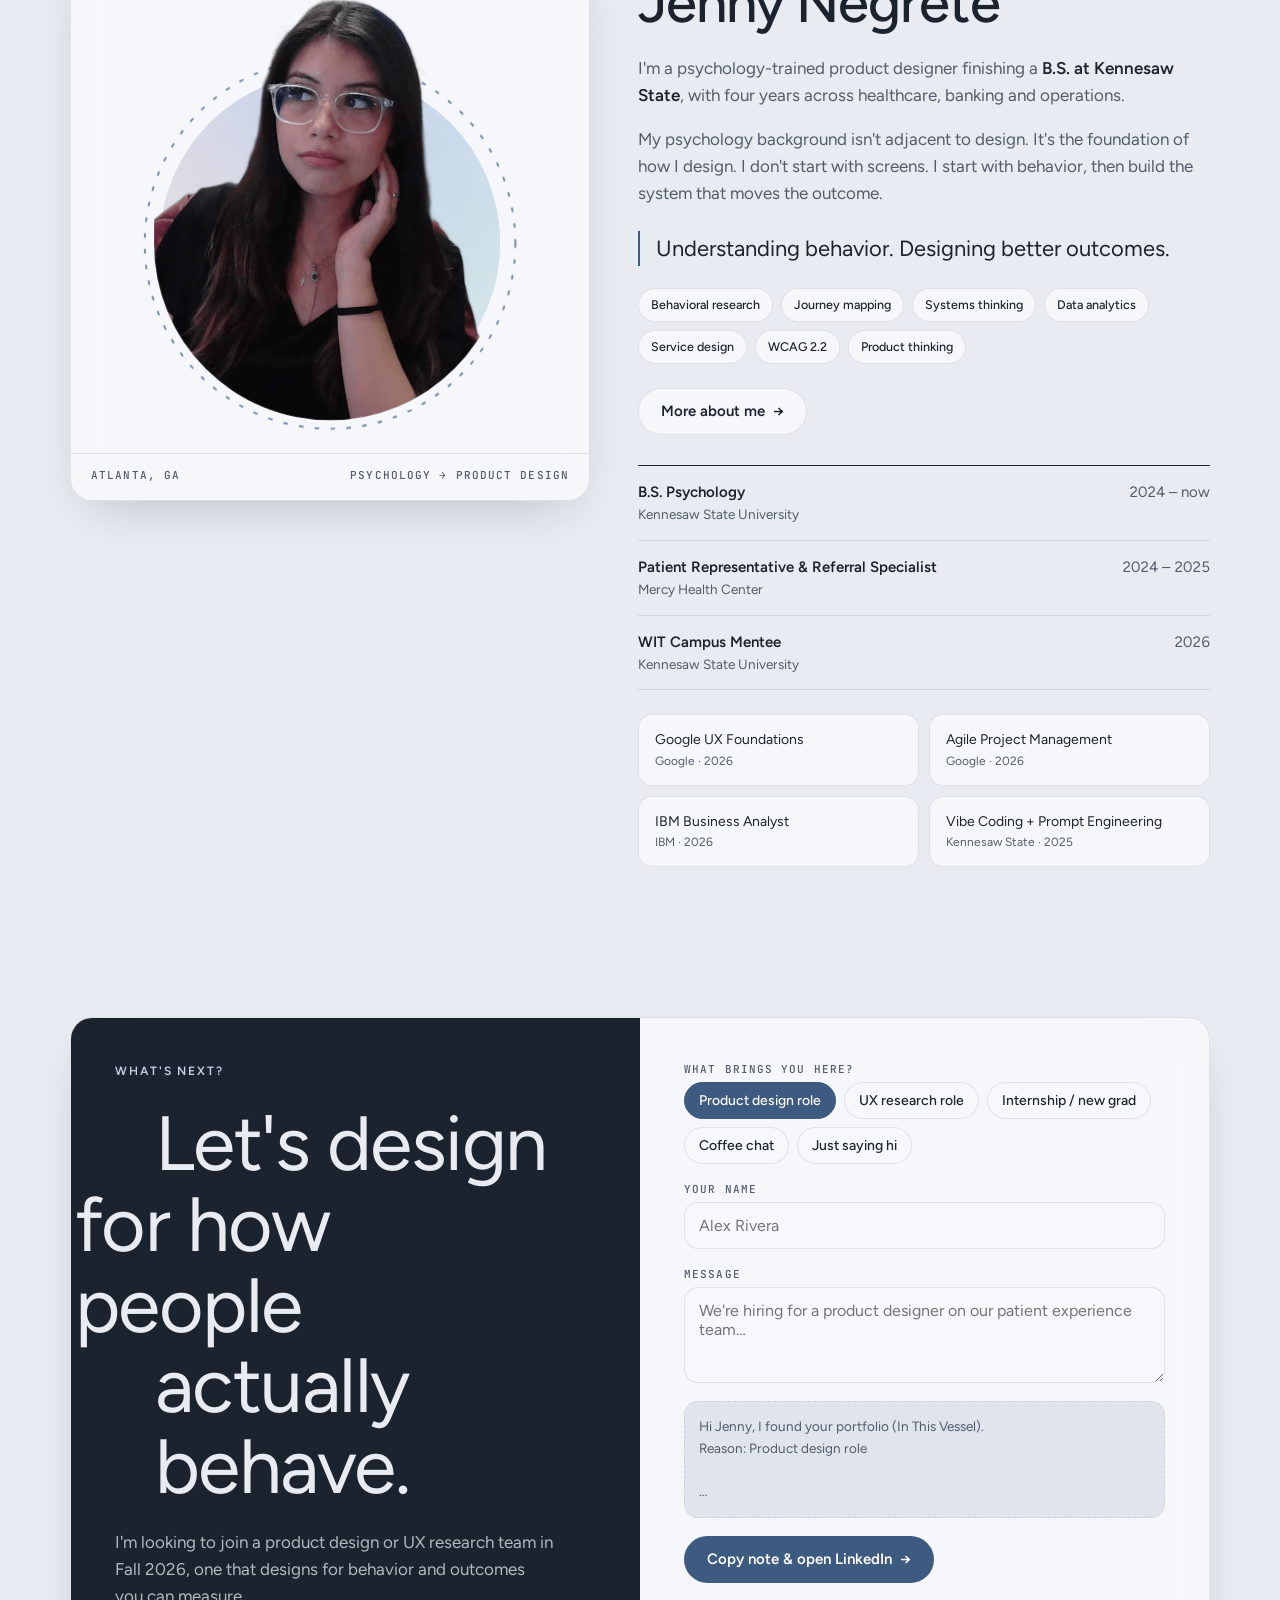
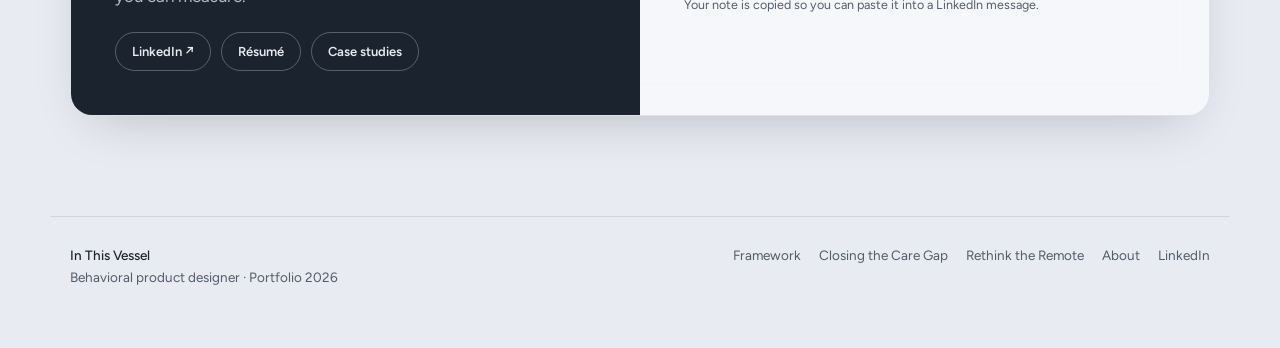
==== commit b76f043b: "Remove chips from the headshot Co-Authored-By: Claude Opus 5.5 <noreply@anthropic.com>" ====
--- a/index.html
+++ b/index.html
@@ -303,10 +303,6 @@
 .hs-photo{position:absolute;left:50%;bottom:calc(var(--size)*-.04);width:calc(var(--size)*1.32);height:auto;max-width:none;translate:-50% 0;transform-origin:50% 100%;animation:hs-rise 1.1s .25s cubic-bezier(.22,1.2,.36,1) both,hs-breathe 5s 1.4s ease-in-out infinite;user-select:none;-webkit-user-drag:none}
 .hs-ring{position:absolute;left:calc(var(--size)*-.05);bottom:calc(var(--size)*-.05);width:calc(var(--size)*1.1);height:calc(var(--size)*1.1);overflow:visible;transform:translateZ(10px);pointer-events:none}
 .hs-ring circle{fill:none;stroke:var(--accent);stroke-width:.5;stroke-dasharray:1.2 3;opacity:.7;transform-origin:center;animation:hs-spin 40s linear infinite reverse}
-.hs-chip{position:absolute;display:inline-flex;align-items:center;gap:6px;padding:7px 12px;border-radius:999px;background:var(--surface-solid);border:1px solid var(--line);color:var(--ink);font-size:13px;font-weight:600;white-space:nowrap;box-shadow:var(--shadow);transform:translateZ(60px);animation:hs-in .6s cubic-bezier(.34,1.56,.64,1) both,hs-float 6s ease-in-out infinite}
-.hs-chip-a{left:-10%;top:38%;animation-delay:1.2s,1.8s}
-.hs-chip-b{right:-10%;top:60%;animation-delay:1.4s,2.6s}
-.hs-chip .dot{width:8px;height:8px;border-radius:50%;background:var(--ok);animation:hs-ping 2s infinite}
 .hs-wave{position:absolute;right:6%;top:16%;font-size:calc(var(--size)*.12);transform:translateZ(70px) scale(0);transform-origin:70% 80%;transition:transform .4s cubic-bezier(.34,1.56,.64,1)}
 .headshot:hover .hs-wave,.headshot:focus-visible .hs-wave{transform:translateZ(70px) scale(1);animation:hs-wave 1.2s .3s ease-in-out}
 .hs-cursor{position:absolute;left:12%;top:80%;transform:translateZ(80px);animation:hs-cursor 12s 1.6s ease-in-out infinite both;pointer-events:none}
@@ -319,9 +315,6 @@
 @keyframes hs-spin{to{rotate:360deg}}
 @keyframes hs-rise{from{transform:translateY(40%);opacity:0}}
 @keyframes hs-breathe{50%{scale:1.015;translate:-50% -1.2%}}
-@keyframes hs-in{from{scale:.4;opacity:0}}
-@keyframes hs-float{50%{translate:0 -8px}}
-@keyframes hs-ping{0%{box-shadow:0 0 0 0 color-mix(in srgb,var(--ok) 60%,transparent)}70%,100%{box-shadow:0 0 0 7px transparent}}
 @keyframes hs-wave{15%,45%{rotate:14deg}30%,60%{rotate:-8deg}75%{rotate:0deg}}
 @keyframes hs-cursor{0%{left:12%;top:80%;opacity:0}6%{opacity:1}25%{left:4%;top:30%}50%{left:72%;top:22%}75%{left:82%;top:78%}94%{opacity:1}100%{left:12%;top:80%;opacity:0}}
 .skills{display:flex;flex-wrap:wrap;gap:8px;margin-top:22px}
@@ -339,7 +332,6 @@
 .cert{padding:14px 16px;border-radius:var(--r-md);background:var(--surface);border:1px solid var(--line);font-size:14px}
 .cert small{display:block;color:var(--muted);font-size:12px}
 @media (max-width:900px){.about-grid{grid-template-columns:1fr}}
-@media (max-width:480px){.hs-chip{font-size:11.5px;padding:6px 10px}.hs-chip-a{left:-4%}.hs-chip-b{right:-4%}}
 @media (max-width:480px){.certs{grid-template-columns:1fr}}
 
 /* CONTACT */
@@ -577,8 +569,6 @@
             <svg class="hs-ring" viewBox="0 0 100 100" aria-hidden="true"><circle cx="50" cy="50" r="49"/></svg>
             <div class="hs-clip"><img class="hs-photo" src="images/headshot.webp" width="900" height="900" alt="Jenny Negrete in clear-framed glasses, resting her chin on her hand"></div>
             <div class="hs-wave" aria-hidden="true">👋</div>
-            <div class="hs-chip hs-chip-a"><span class="dot"></span>Open to work · Fall 2026</div>
-            <div class="hs-chip hs-chip-b">✦ Product designer</div>
             <div class="hs-cursor" aria-hidden="true"><svg width="18" height="20" viewBox="0 0 18 20"><path d="M1 1l15 7.5-6.5 1.8L7 17z"/></svg><span>Jenny</span></div>
           </div>
         </div>
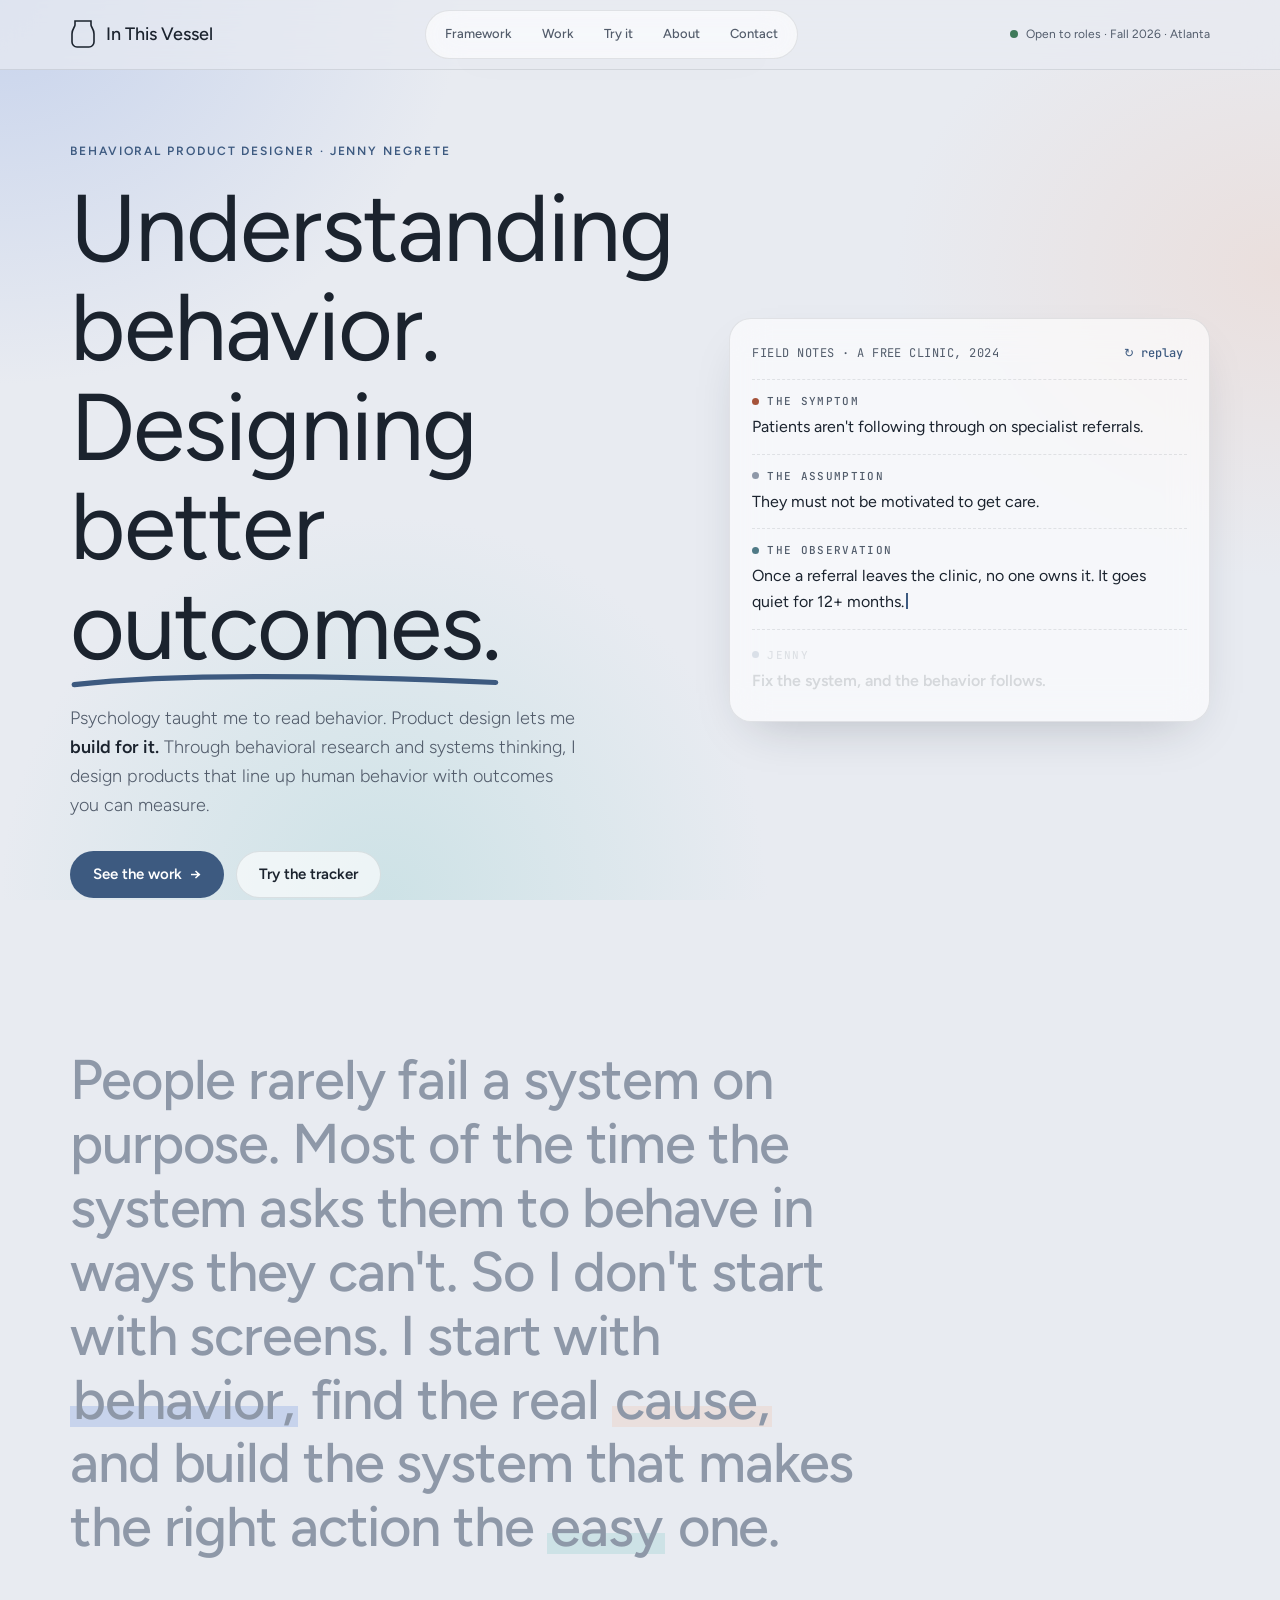
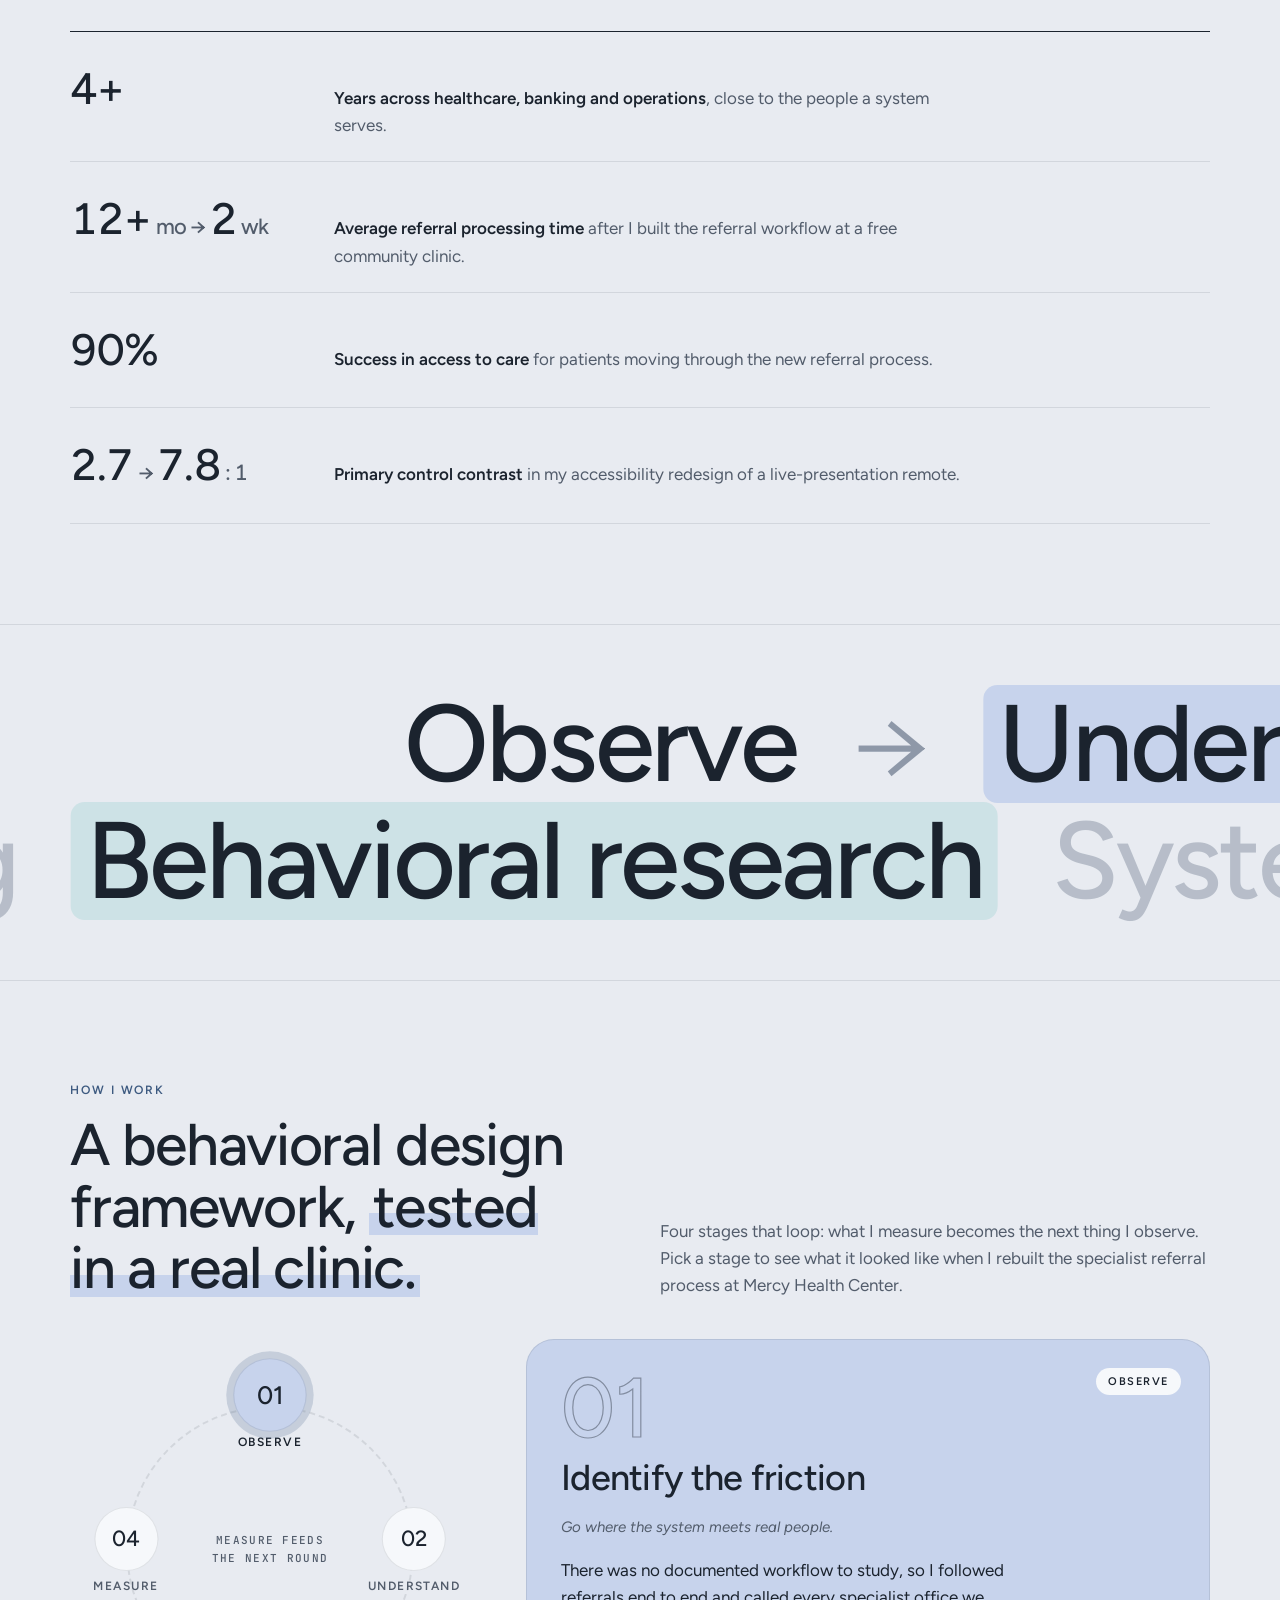
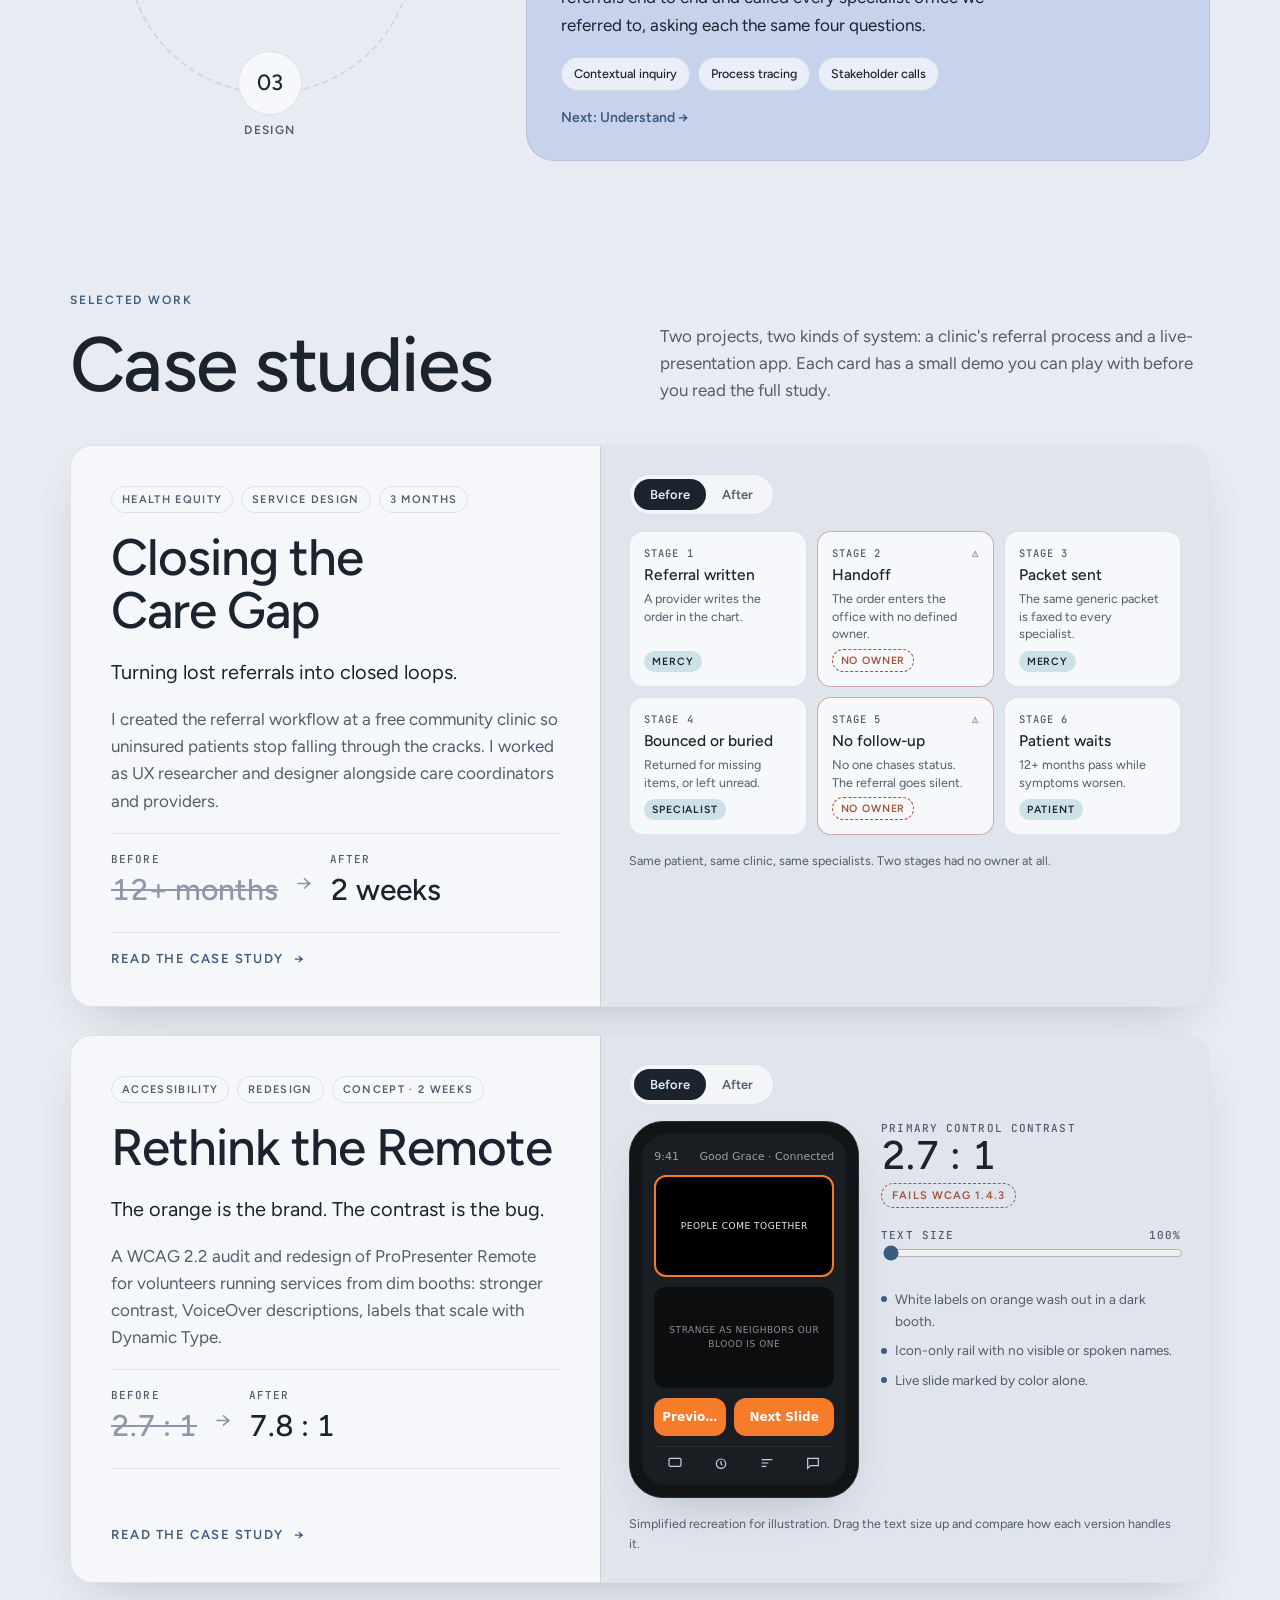
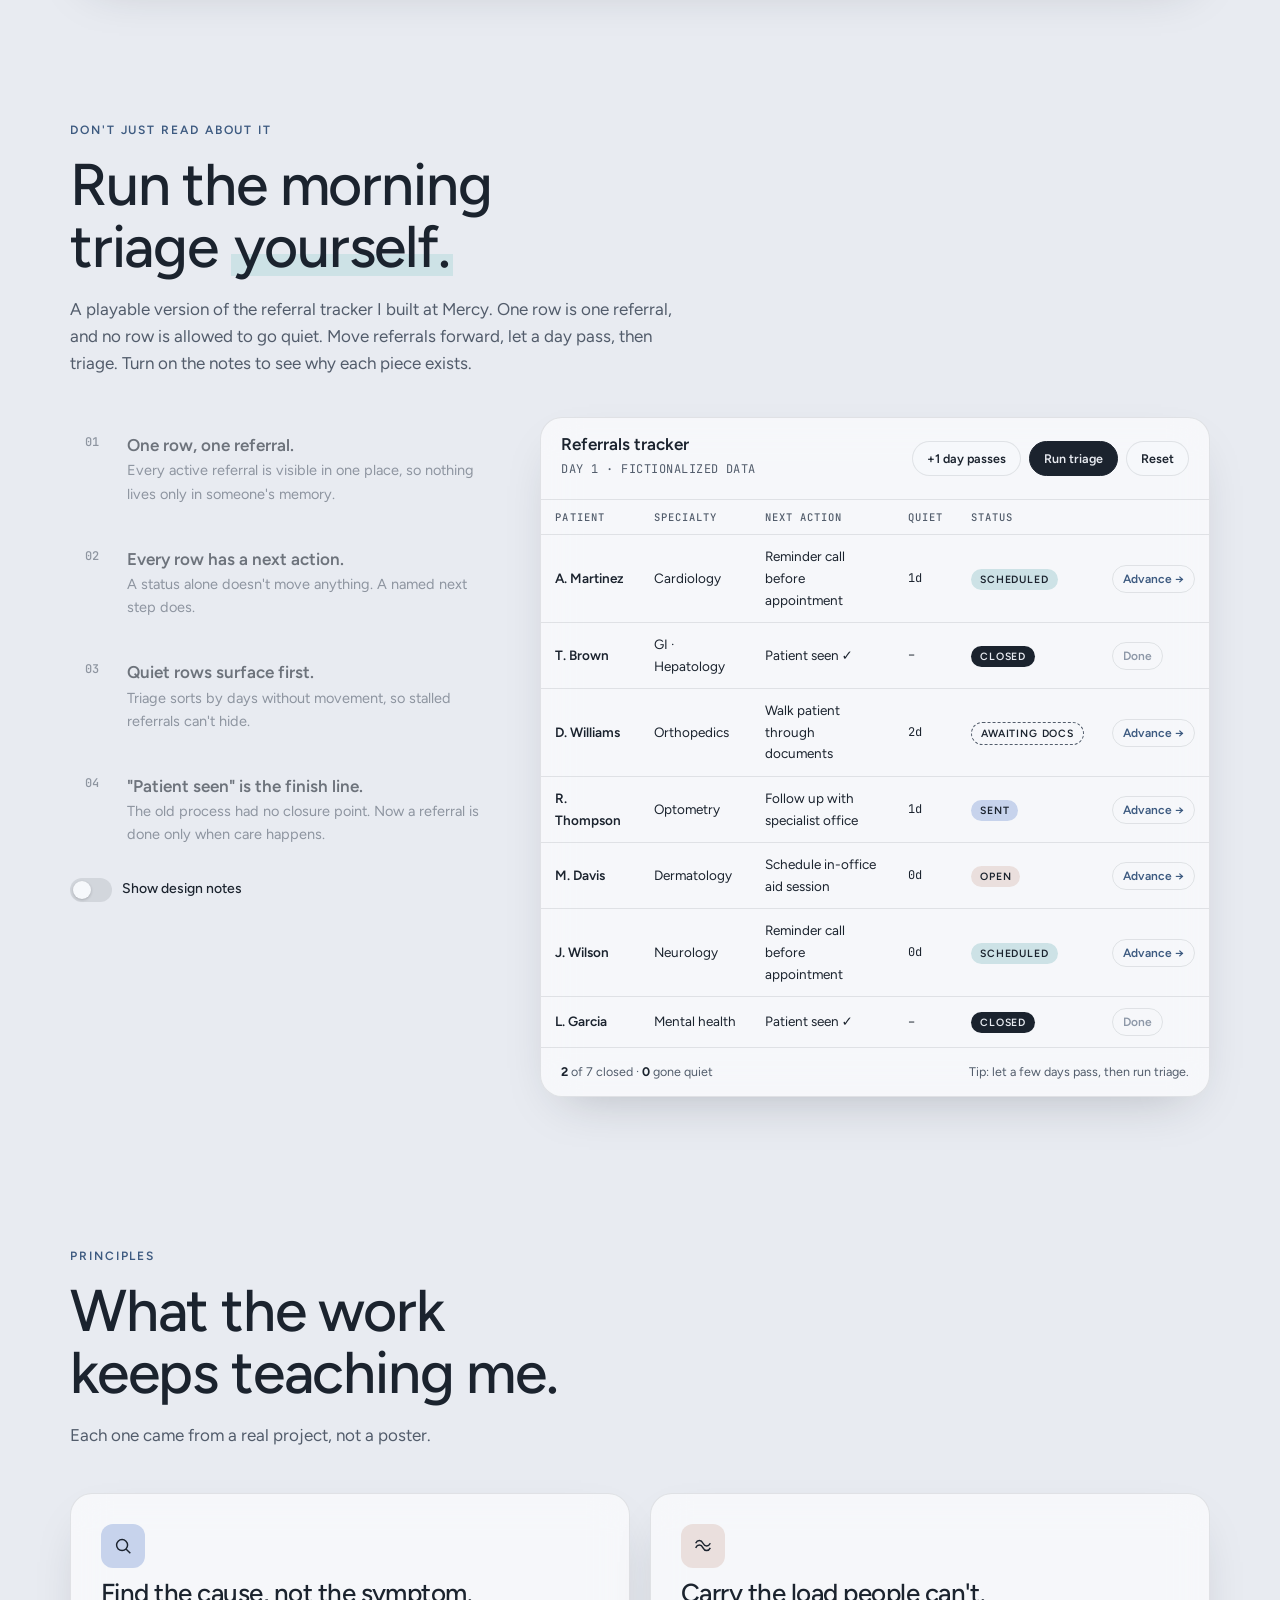
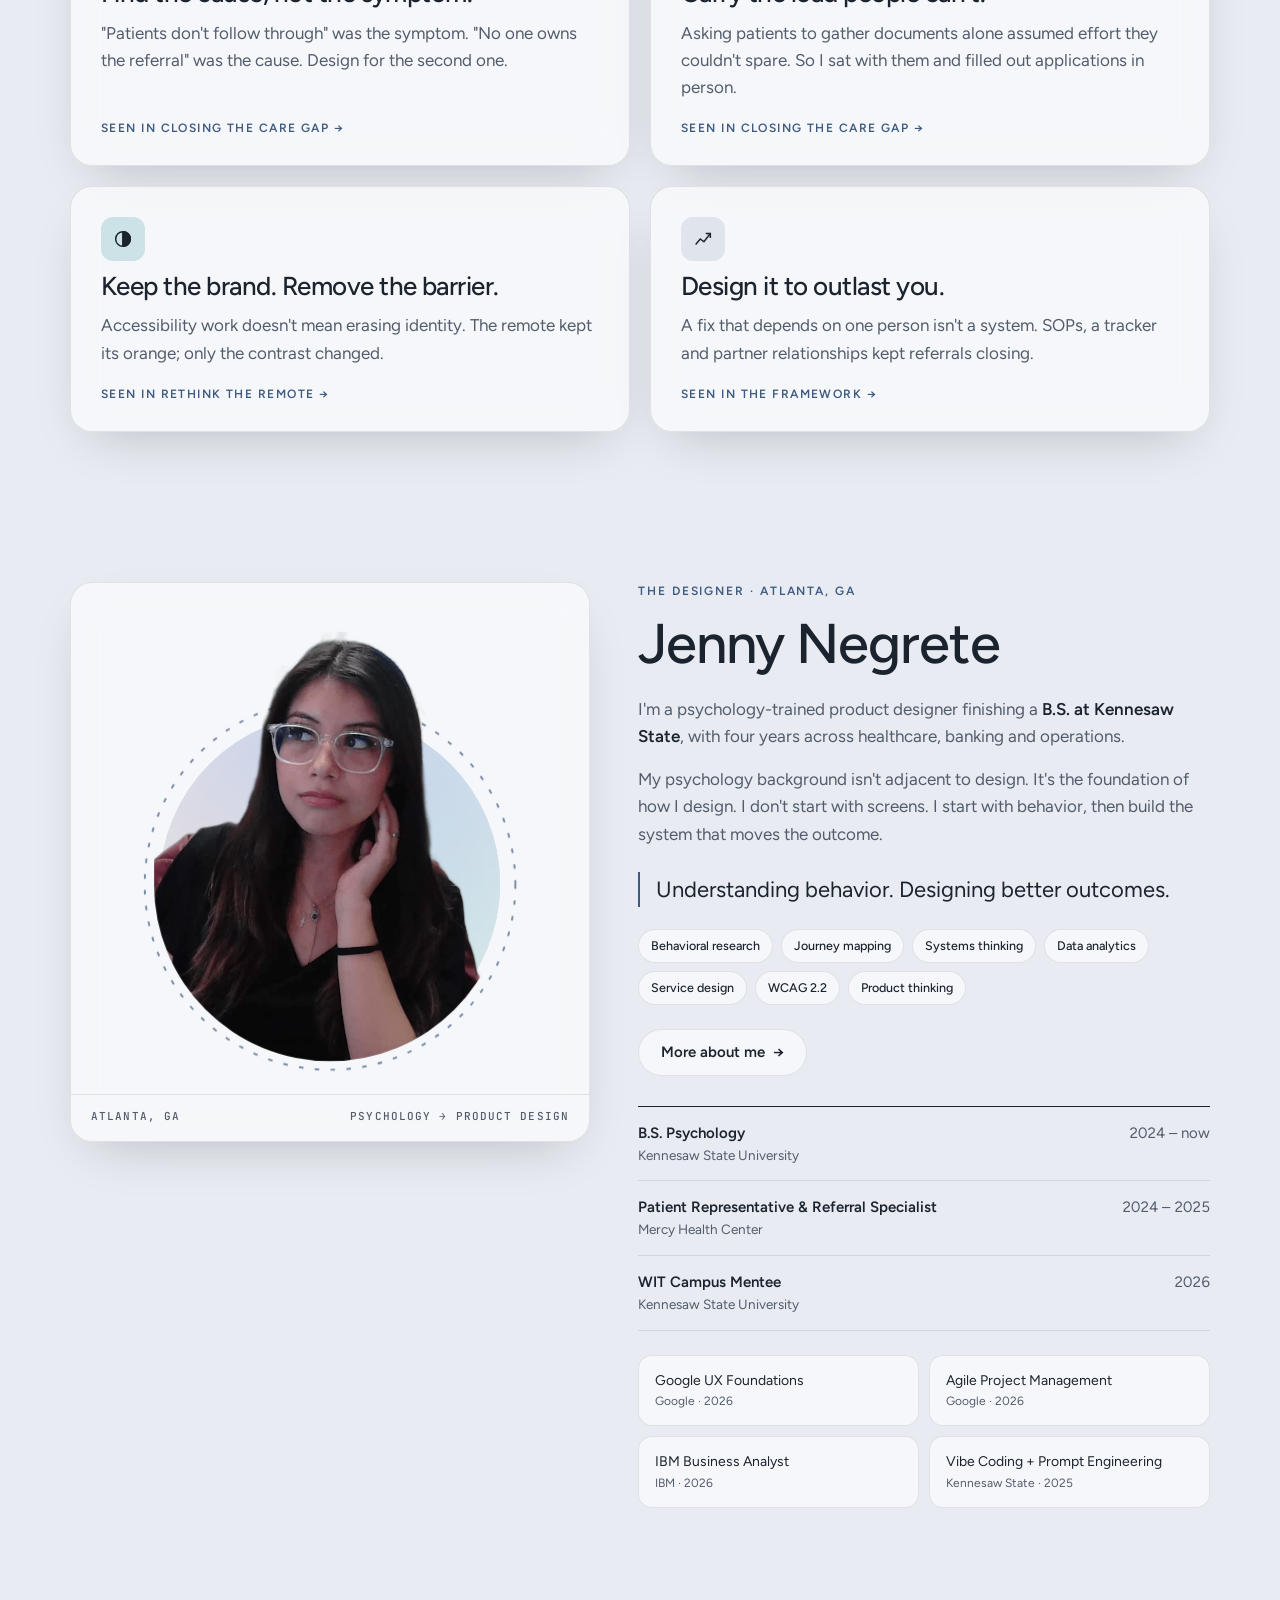
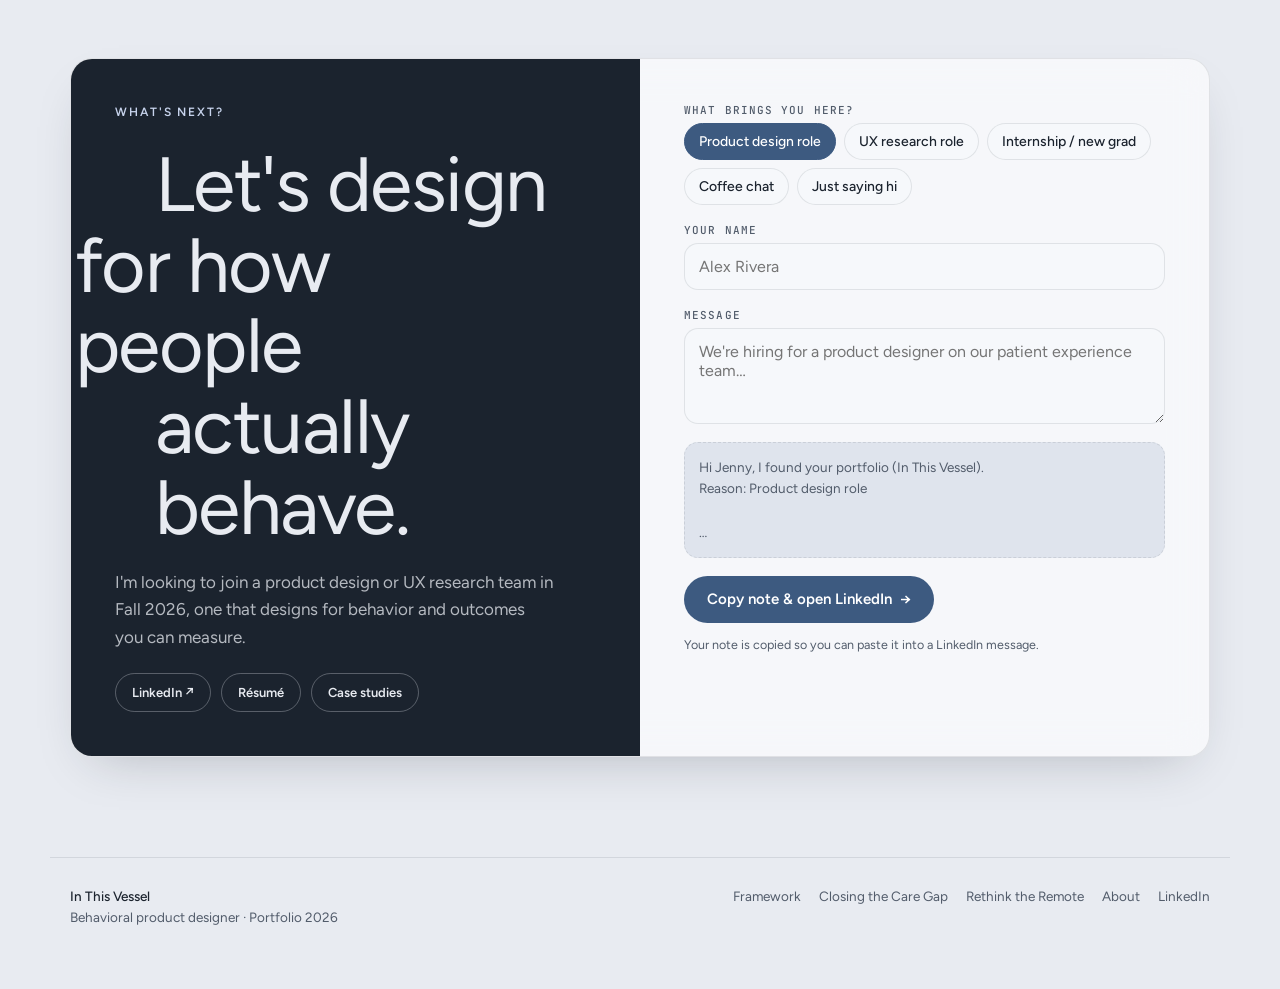
==== commit 8880d2d8: "Replace the scroll-jacked framework cards with an interactive loop The How I work section pinned the" ====
--- a/index.html
+++ b/index.html
@@ -130,19 +130,28 @@
 .row span.hl{background:var(--peri);border-radius:14px;padding:0 .14em}
 .row span.hl.b{background:var(--blush)}.row span.hl.m{background:var(--mist)}
 
-/* FRAMEWORK (pinned horizontal) */
+/* FRAMEWORK: four stages as tabs around a loop, one stage card open at a time */
 .fw-intro{display:grid;grid-template-columns:1fr 1fr;gap:40px;align-items:end;padding-block:100px 40px}
 .fw-intro h2{font-size:clamp(34px,4.6vw,60px)}
 .fw-intro p{color:var(--muted);max-width:52ch}
 @media (max-width:800px){.fw-intro{grid-template-columns:1fr;gap:16px}}
-.pin{position:relative}
-.pin-sticky{overflow:hidden}
-.track{display:flex;gap:24px;padding-block:20px 30px}
-.card-fw{flex:0 0 min(520px,82vw);border-radius:28px;padding:34px;display:flex;flex-direction:column;gap:18px;min-height:420px;border:1px solid var(--line);position:relative;overflow:hidden}
-.card-fw:nth-child(1){background:var(--peri)}
-.card-fw:nth-child(2){background:var(--blush)}
-.card-fw:nth-child(3){background:var(--mist)}
-.card-fw:nth-child(4){background:var(--surface-solid)}
+.fw{display:grid;grid-template-columns:minmax(0,400px) minmax(0,1fr);gap:56px;align-items:center;padding-bottom:20px}
+@media (max-width:860px){.fw{grid-template-columns:1fr;gap:28px}}
+.loop{position:relative;width:100%;max-width:400px;aspect-ratio:1;margin-inline:auto}
+.loop::before{content:"";position:absolute;inset:14%;border-radius:50%;border:2px dashed var(--line)}
+.loop .orbit{position:absolute;inset:14%;border-radius:50%;transition:transform .8s cubic-bezier(.6,0,.3,1)}
+.loop .orbit::after{content:"";position:absolute;left:50%;top:0;width:12px;height:12px;margin:-6px 0 0 -6px;border-radius:50%;background:var(--accent)}
+.loop .hub{position:absolute;inset:0;display:grid;place-items:center;text-align:center;font:500 11px/1.6 var(--mono);letter-spacing:.12em;text-transform:uppercase;color:var(--muted);pointer-events:none}
+.loop [role="tab"]{position:absolute;left:var(--x);top:var(--y);transform:translate(-50%,-50%);display:flex;flex-direction:column;align-items:center;gap:8px;border:0;background:none;padding:0;cursor:pointer;font:600 12px var(--body);letter-spacing:.12em;text-transform:uppercase;color:var(--muted)}
+.loop [role="tab"] span{width:64px;height:64px;border-radius:50%;display:grid;place-items:center;font:500 22px var(--display);letter-spacing:0;color:var(--ink);background:var(--surface-solid);border:1px solid var(--line);transition:transform .3s,background .3s,box-shadow .3s}
+.loop [role="tab"]:hover span{transform:scale(1.06)}
+.loop [role="tab"][aria-selected="true"]{color:var(--ink)}
+.loop [role="tab"][aria-selected="true"] span{background:var(--c);transform:scale(1.15);box-shadow:0 0 0 6px color-mix(in srgb,var(--accent) 20%,transparent)}
+@media (max-width:860px){.loop{max-width:320px}.loop [role="tab"] span{width:54px;height:54px;font-size:19px}}
+.card-fw{border-radius:28px;padding:34px;display:flex;flex-direction:column;gap:18px;min-height:400px;border:1px solid var(--line);position:relative;overflow:hidden;background:var(--c);animation:stage-in .45s cubic-bezier(.2,.8,.2,1)}
+@keyframes stage-in{from{opacity:0;transform:translateY(12px)}}
+.card-fw .go{align-self:flex-start;border:0;background:none;padding:0;cursor:pointer;font:600 14px var(--body);color:var(--accent)}
+.card-fw .go:hover{text-decoration:underline}
 .card-fw .num{font-family:var(--display);font-size:84px;line-height:.8;font-weight:500;color:transparent;-webkit-text-stroke:1.2px var(--ink);opacity:.4}
 .card-fw .tag{position:absolute;top:28px;right:28px;font:600 11px var(--body);letter-spacing:.14em;text-transform:uppercase;background:var(--surface-solid);padding:7px 12px;border-radius:var(--r-sm)}
 .card-fw h3{font-size:36px}
@@ -150,11 +159,6 @@
 .card-fw p{max-width:44ch}
 .chips{display:flex;flex-wrap:wrap;gap:8px;margin-top:auto}
 .chip{font-size:12.5px;font-weight:500;padding:6px 12px;border-radius:var(--r-sm);background:var(--surface);border:1px solid var(--line)}
-.progress{display:flex;align-items:center;gap:14px;color:var(--muted)}
-.progress .bar{flex:1;height:2px;background:var(--line);position:relative;border-radius:2px}
-.progress .bar i{position:absolute;left:0;top:0;bottom:0;background:var(--accent);width:25%;border-radius:2px}
-.pin.free .pin-sticky{overflow-x:auto;scroll-snap-type:x mandatory;-webkit-overflow-scrolling:touch}
-.pin.free .card-fw{scroll-snap-align:start}
 
 /* WORK */
 .work-h{padding-block:110px 40px;display:grid;grid-template-columns:1fr 1fr;gap:40px;align-items:end}
@@ -436,19 +440,22 @@
   <section id="how">
     <div class="wrap fw-intro">
       <div><div class="eyebrow">How I work</div><h2 style="margin-top:14px">A behavioral design framework, <span class="mark">tested in a real clinic.</span></h2></div>
-      <p>Four stages, in order. Each card shows the stage and what it looked like when I rebuilt the specialist referral process at Mercy Health Center.</p>
-    </div>
-    <div class="pin" id="pin">
-      <div class="pin-sticky" id="pinSticky">
-        <div class="wrap">
-          <div class="track" id="track">
-            <article class="card-fw"><span class="tag">Observe</span><div class="num">01</div><h3>Identify the friction</h3><p class="q">Go where the system meets real people.</p><p>There was no documented workflow to study, so I followed referrals end to end and called every specialist office we referred to, asking each the same four questions.</p><div class="chips"><span class="chip">Contextual inquiry</span><span class="chip">Process tracing</span><span class="chip">Stakeholder calls</span></div></article>
-            <article class="card-fw"><span class="tag">Understand</span><div class="num">02</div><h3>Name the real problem</h3><p class="q">The cause, not the symptom.</p><p>Patients weren't the problem. Five failures were: no shared mental model, one-size-fits-all packets, no tracking layer, unsupported patient effort, and no closure point.</p><div class="chips"><span class="chip">Affinity mapping</span><span class="chip">Journey mapping</span><span class="chip">Root cause</span></div></article>
-            <article class="card-fw"><span class="tag">Design</span><div class="num">03</div><h3>Build with behavior</h3><p class="q">Fit how people actually think and act.</p><p>An SOP with a single accountable owner, a master tracker where every row carries a next action, tailored packets per specialist, and in-person help with applications.</p><div class="chips"><span class="chip">Service design</span><span class="chip">SOPs</span><span class="chip">Forcing functions</span></div></article>
-            <article class="card-fw"><span class="tag">Measure</span><div class="num">04</div><h3>Evaluate and refine</h3><p class="q">Make it survive without you.</p><p>Referral time fell from 12+ months to about 2 weeks. Daily triage and standing partner meetings kept the loop closing after the first push.</p><div class="chips"><span class="chip">Outcome tracking</span><span class="chip">Iteration</span><span class="chip">Handoff</span></div></article>
-          </div>
-          <div class="progress"><span class="mono" id="pcur">01</span><div class="bar"><i id="pbar"></i></div><span class="mono">04</span></div>
-        </div>
+      <p>Four stages that loop: what I measure becomes the next thing I observe. Pick a stage to see what it looked like when I rebuilt the specialist referral process at Mercy Health Center.</p>
+    </div>
+    <div class="wrap fw">
+      <div class="loop" id="loop" role="tablist" aria-label="Framework stages">
+        <div class="orbit" aria-hidden="true"></div>
+        <p class="hub" aria-hidden="true">Measure feeds<br>the next round</p>
+        <button role="tab" type="button" id="fw-t0" aria-controls="fw-p0" aria-selected="true" style="--x:50%;--y:14%;--c:var(--peri)"><span>01</span>Observe</button>
+        <button role="tab" type="button" id="fw-t1" aria-controls="fw-p1" aria-selected="false" tabindex="-1" style="--x:86%;--y:50%;--c:var(--blush)"><span>02</span>Understand</button>
+        <button role="tab" type="button" id="fw-t2" aria-controls="fw-p2" aria-selected="false" tabindex="-1" style="--x:50%;--y:86%;--c:var(--mist)"><span>03</span>Design</button>
+        <button role="tab" type="button" id="fw-t3" aria-controls="fw-p3" aria-selected="false" tabindex="-1" style="--x:14%;--y:50%;--c:var(--surface-solid)"><span>04</span>Measure</button>
+      </div>
+      <div>
+        <article class="card-fw" role="tabpanel" id="fw-p0" aria-labelledby="fw-t0" style="--c:var(--peri)"><span class="tag">Observe</span><div class="num">01</div><h3>Identify the friction</h3><p class="q">Go where the system meets real people.</p><p>There was no documented workflow to study, so I followed referrals end to end and called every specialist office we referred to, asking each the same four questions.</p><div class="chips"><span class="chip">Contextual inquiry</span><span class="chip">Process tracing</span><span class="chip">Stakeholder calls</span></div><button class="go" type="button" data-go="1">Next: Understand →</button></article>
+        <article class="card-fw" role="tabpanel" id="fw-p1" aria-labelledby="fw-t1" style="--c:var(--blush)" hidden><span class="tag">Understand</span><div class="num">02</div><h3>Name the real problem</h3><p class="q">The cause, not the symptom.</p><p>Patients weren't the problem. Five failures were: no shared mental model, one-size-fits-all packets, no tracking layer, unsupported patient effort, and no closure point.</p><div class="chips"><span class="chip">Affinity mapping</span><span class="chip">Journey mapping</span><span class="chip">Root cause</span></div><button class="go" type="button" data-go="2">Next: Design →</button></article>
+        <article class="card-fw" role="tabpanel" id="fw-p2" aria-labelledby="fw-t2" style="--c:var(--mist)" hidden><span class="tag">Design</span><div class="num">03</div><h3>Build with behavior</h3><p class="q">Fit how people actually think and act.</p><p>An SOP with a single accountable owner, a master tracker where every row carries a next action, tailored packets per specialist, and in-person help with applications.</p><div class="chips"><span class="chip">Service design</span><span class="chip">SOPs</span><span class="chip">Forcing functions</span></div><button class="go" type="button" data-go="3">Next: Measure →</button></article>
+        <article class="card-fw" role="tabpanel" id="fw-p3" aria-labelledby="fw-t3" style="--c:var(--surface-solid)" hidden><span class="tag">Measure</span><div class="num">04</div><h3>Evaluate and refine</h3><p class="q">Make it survive without you.</p><p>Referral time fell from 12+ months to about 2 weeks. Daily triage and standing partner meetings kept the loop closing after the first push.</p><div class="chips"><span class="chip">Outcome tracking</span><span class="chip">Iteration</span><span class="chip">Handoff</span></div><button class="go" type="button" data-go="0">Back to Observe ↺</button></article>
       </div>
     </div>
   </section>
@@ -673,21 +680,23 @@
 const rio=new IntersectionObserver(es=>es.forEach(e=>{if(e.isIntersecting){e.target.classList.remove('pre');rio.unobserve(e.target)}}),{threshold:.12});
 $$('.reveal').forEach(el=>{const r=el.getBoundingClientRect();if(r.top>innerHeight){el.classList.add('pre');rio.observe(el)}});
 
-/* pinned horizontal framework */
-const pin=$('#pin'),sticky=$('#pinSticky'),track=$('#track'),pbar=$('#pbar'),pcur=$('#pcur');
-const wide=matchMedia('(min-width: 900px)');
-let pinOn=false;
-function setupPin(){
-  pinOn=wide.matches&&!reduce;
-  pin.classList.toggle('free',!pinOn);
-  if(pinOn){
-    const dist=track.scrollWidth-sticky.clientWidth+40;
-    pin.style.height=(sticky.offsetHeight+Math.max(0,dist))+'px';
-    sticky.style.position='sticky';sticky.style.top='80px';
-  }else{pin.style.height='';sticky.style.position='';track.style.transform=''}
+/* framework loop: stages are tabs placed around a ring */
+const loop=$('#loop'),stageTabs=$$('[role="tab"]',loop),stagePanels=$$('#how [role="tabpanel"]'),orbit=$('.orbit',loop);
+let stage=0,turn=0;
+function showStage(i,focus){
+  // always travel clockwise, so Measure → Observe completes the loop instead of rewinding
+  turn+=((i-stage+4)%4)*90;stage=i;
+  orbit.style.transform=`rotate(${turn}deg)`;
+  stageTabs.forEach((t,j)=>{t.setAttribute('aria-selected',j===i);t.tabIndex=j===i?0:-1});
+  stagePanels.forEach((p,j)=>{p.hidden=j!==i});
+  if(focus)stageTabs[i].focus();
 }
-sticky.addEventListener('scroll',()=>{if(pinOn)return;const max=sticky.scrollWidth-sticky.clientWidth;setProg(max?sticky.scrollLeft/max:0)});
-function setProg(p){pbar.style.width=(25+p*75)+'%';pcur.textContent='0'+(1+Math.round(p*3))}
+loop.addEventListener('click',e=>{const t=e.target.closest('[role="tab"]');if(t)showStage(stageTabs.indexOf(t))});
+loop.addEventListener('keydown',e=>{
+  const d={ArrowRight:1,ArrowDown:1,ArrowLeft:-1,ArrowUp:-1}[e.key];
+  if(d){e.preventDefault();showStage((stage+d+4)%4,true)}
+});
+$('#how').addEventListener('click',e=>{const b=e.target.closest('[data-go]');if(b)showStage(+b.dataset.go)});
 
 /* scroll loop */
 const vfill=$('#vfill'),rows=$$('.row'),kin=$('.kinetic'),navLinks=$$('.links a');
@@ -704,17 +713,13 @@
   // kinetic
   if(!reduce){const kr=kin.getBoundingClientRect(),kp=(innerHeight-kr.top)/(innerHeight+kr.height);
     rows.forEach(row=>{const d=+row.dataset.dir;row.style.transform=`translateX(${d<0?-kp*30:-30+kp*30}%)`})}
-  // pin
-  if(pinOn){const pr=pin.getBoundingClientRect(),dist=pin.offsetHeight-sticky.offsetHeight,pp=clamp((80-pr.top)/dist,0,1);
-    track.style.transform=`translateX(${-pp*(track.scrollWidth-sticky.clientWidth+40)}px)`;setProg(pp)}
   // nav
   let cur=-1;secs.forEach((s,i)=>{if(s&&s.getBoundingClientRect().top<innerHeight*.4)cur=i});
   navLinks.forEach((a,i)=>a.classList.toggle('on',i===cur));
 }
 addEventListener('scroll',()=>{if(!ticking){ticking=true;requestAnimationFrame(onScroll)}},{passive:true});
-addEventListener('resize',()=>{setupPin();onScroll()});
-setupPin();onScroll();
-addEventListener('load',()=>{setupPin();onScroll()});
+addEventListener('resize',onScroll);
+onScroll();
 
 /* care gap journey */
 const J={
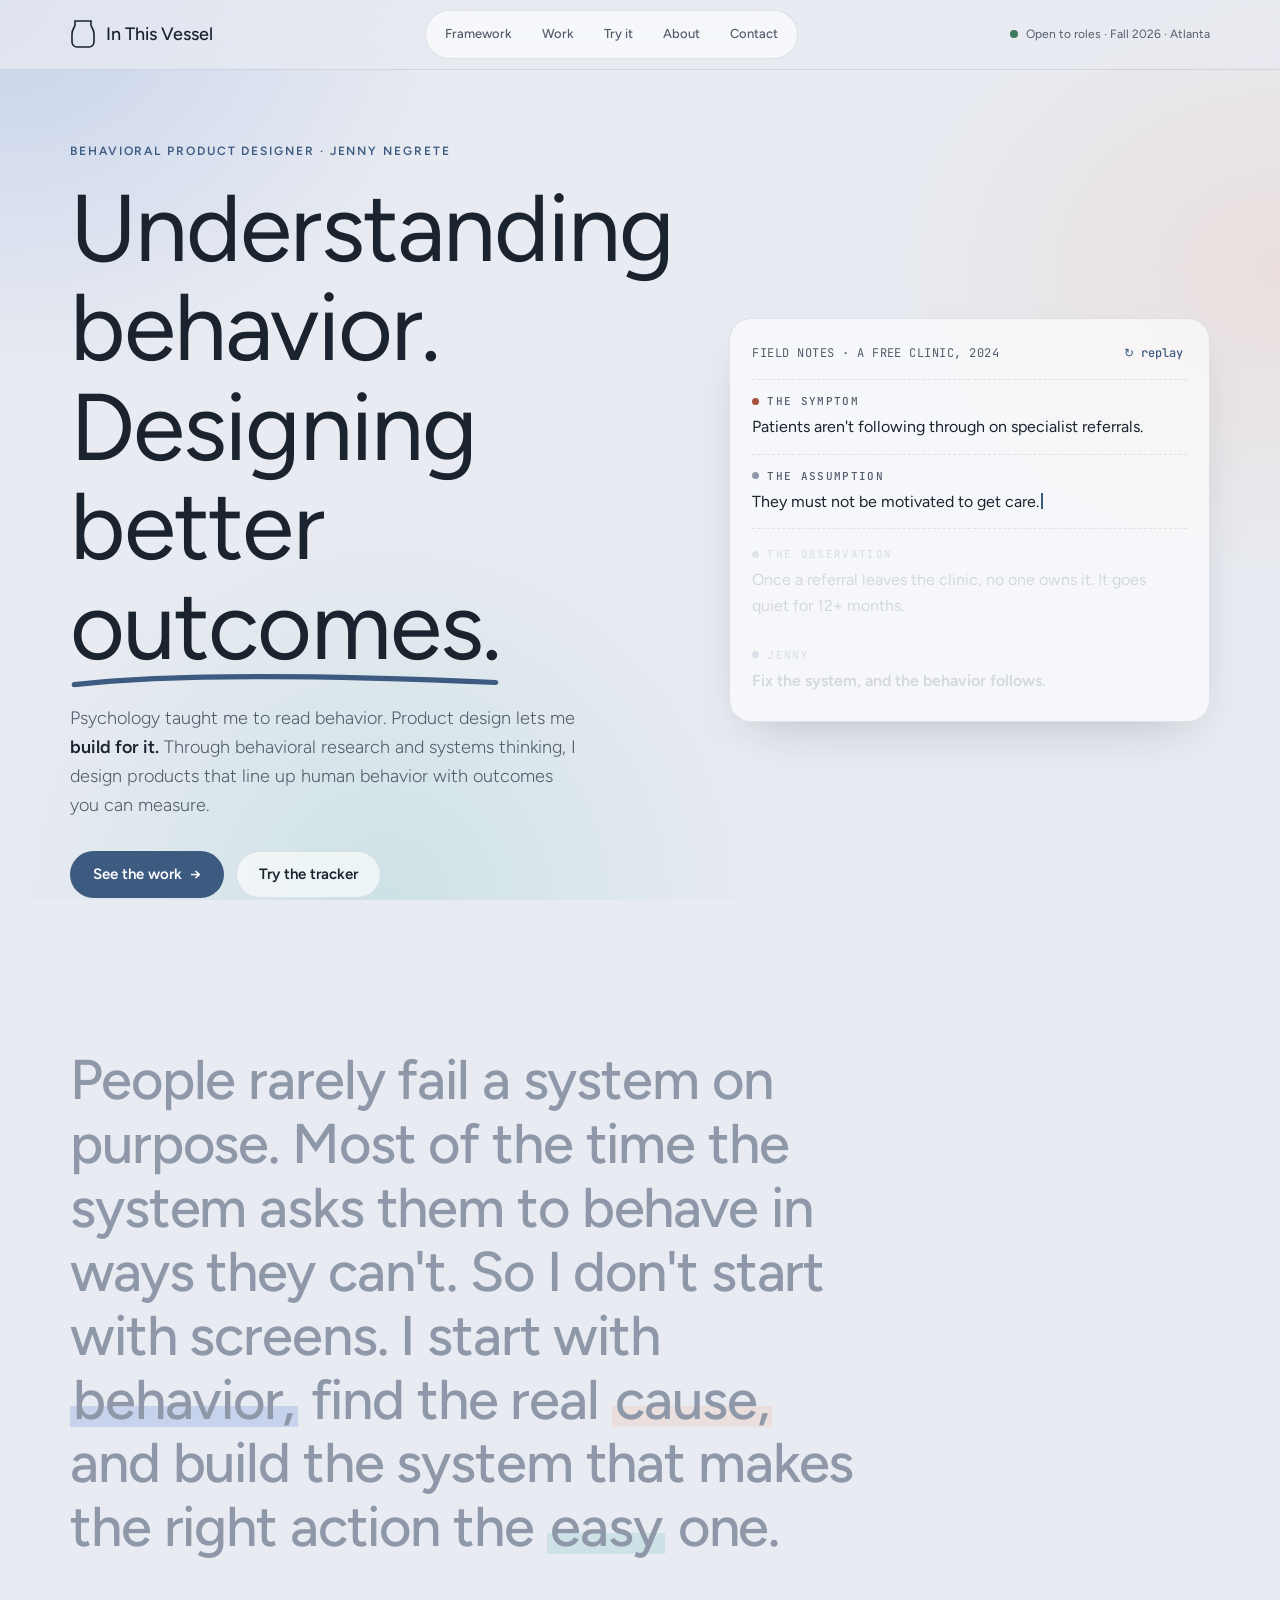
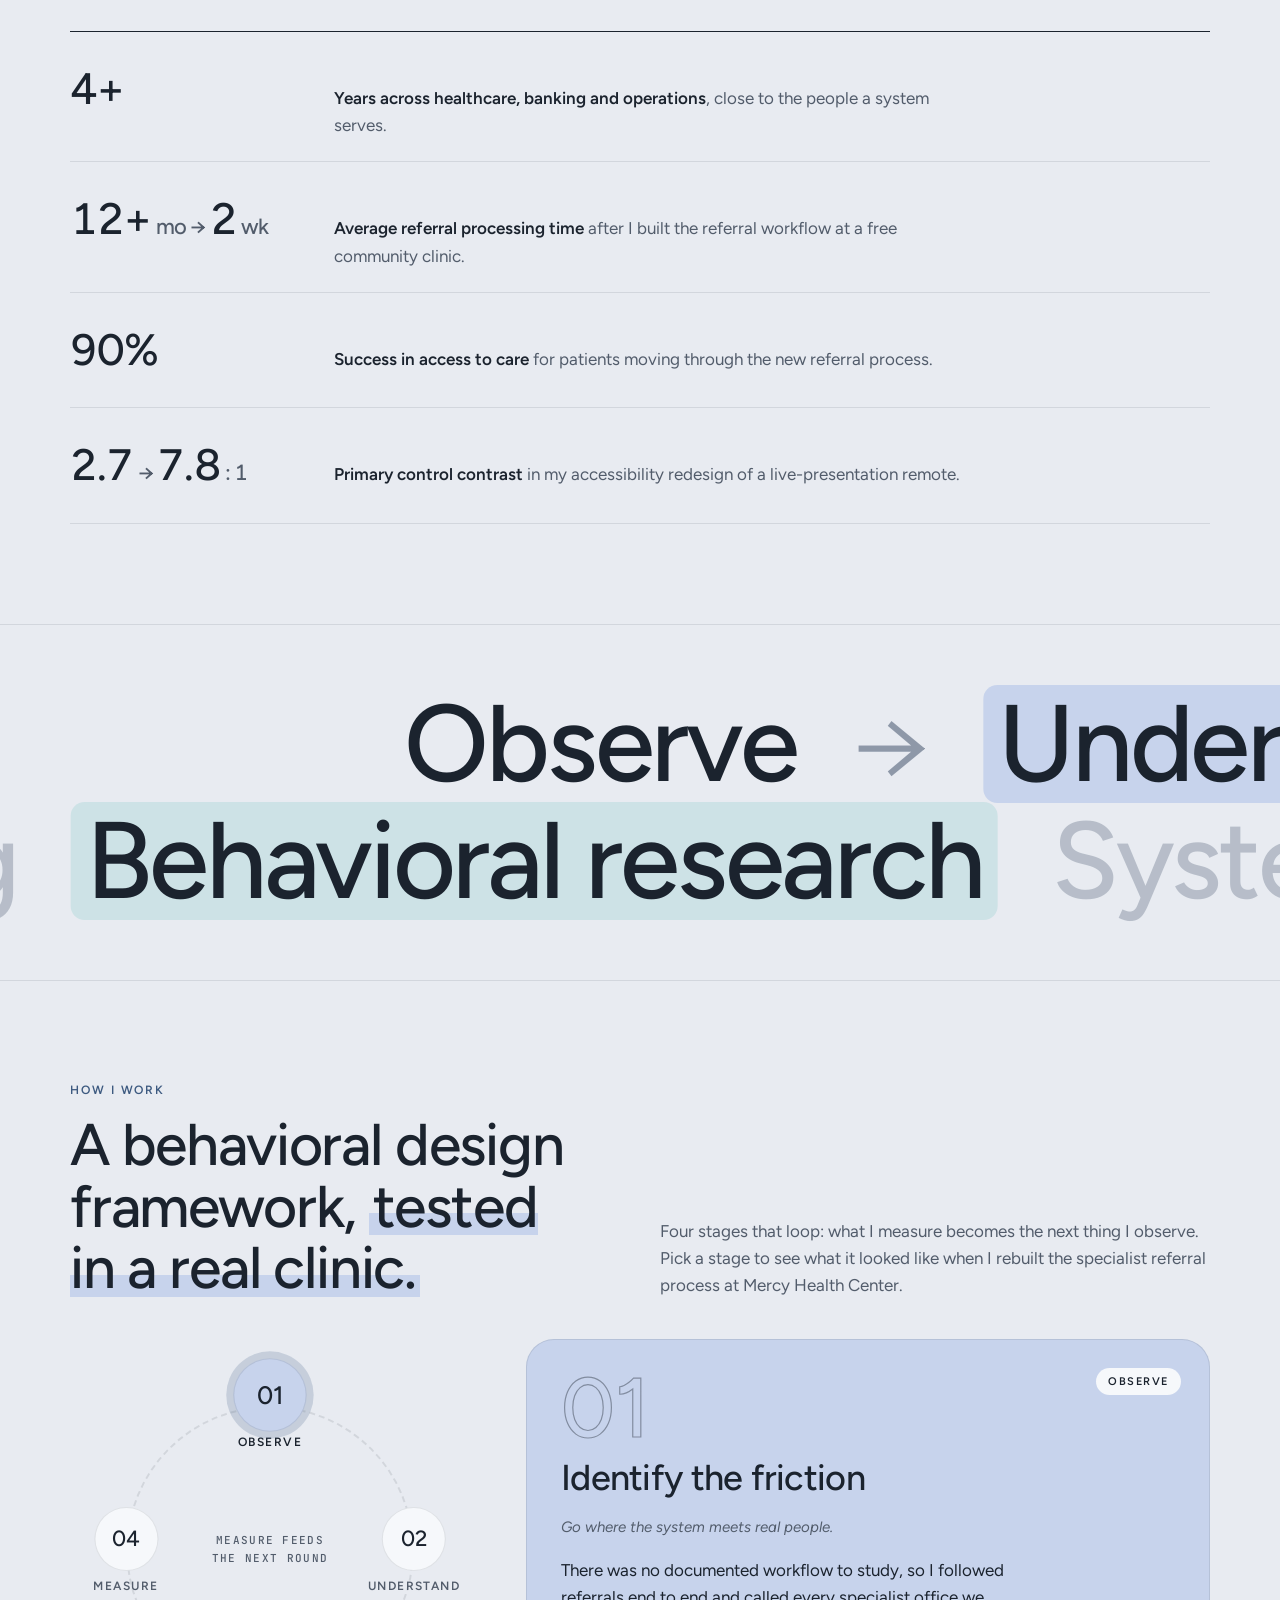
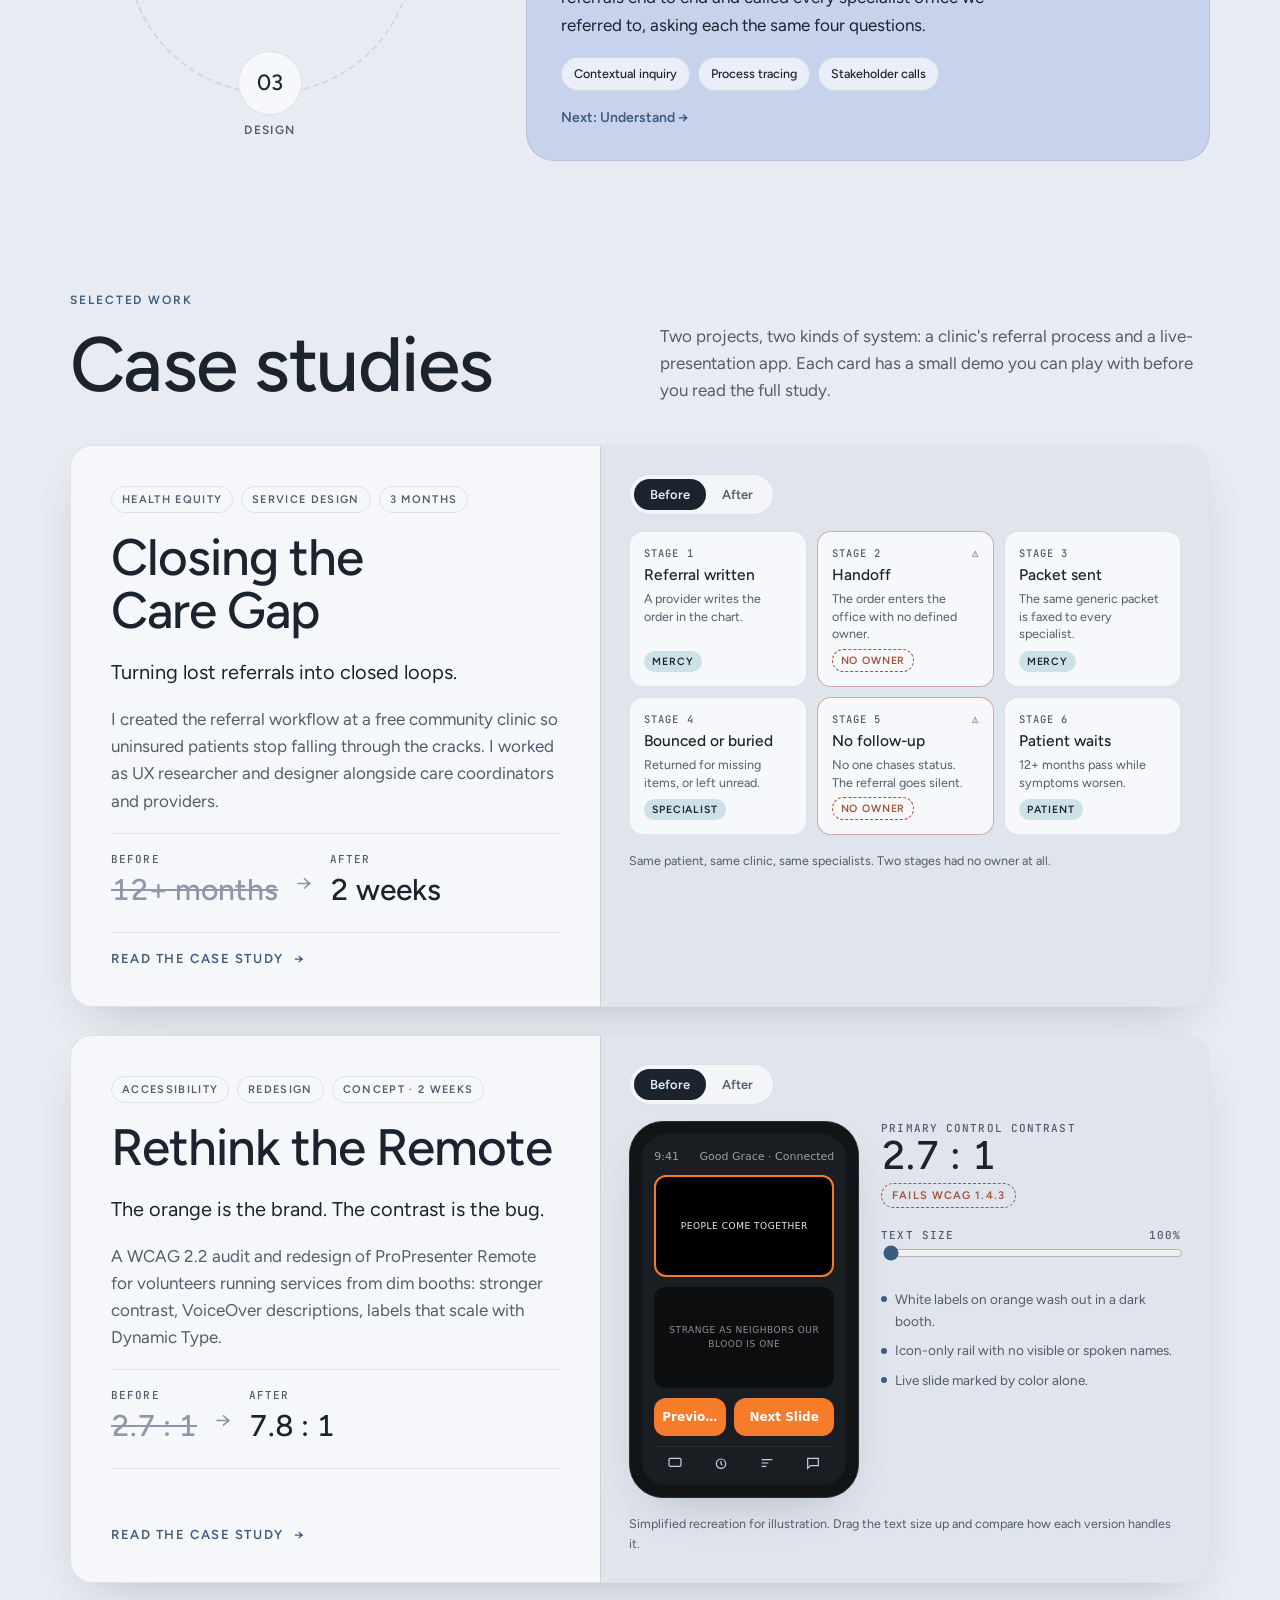
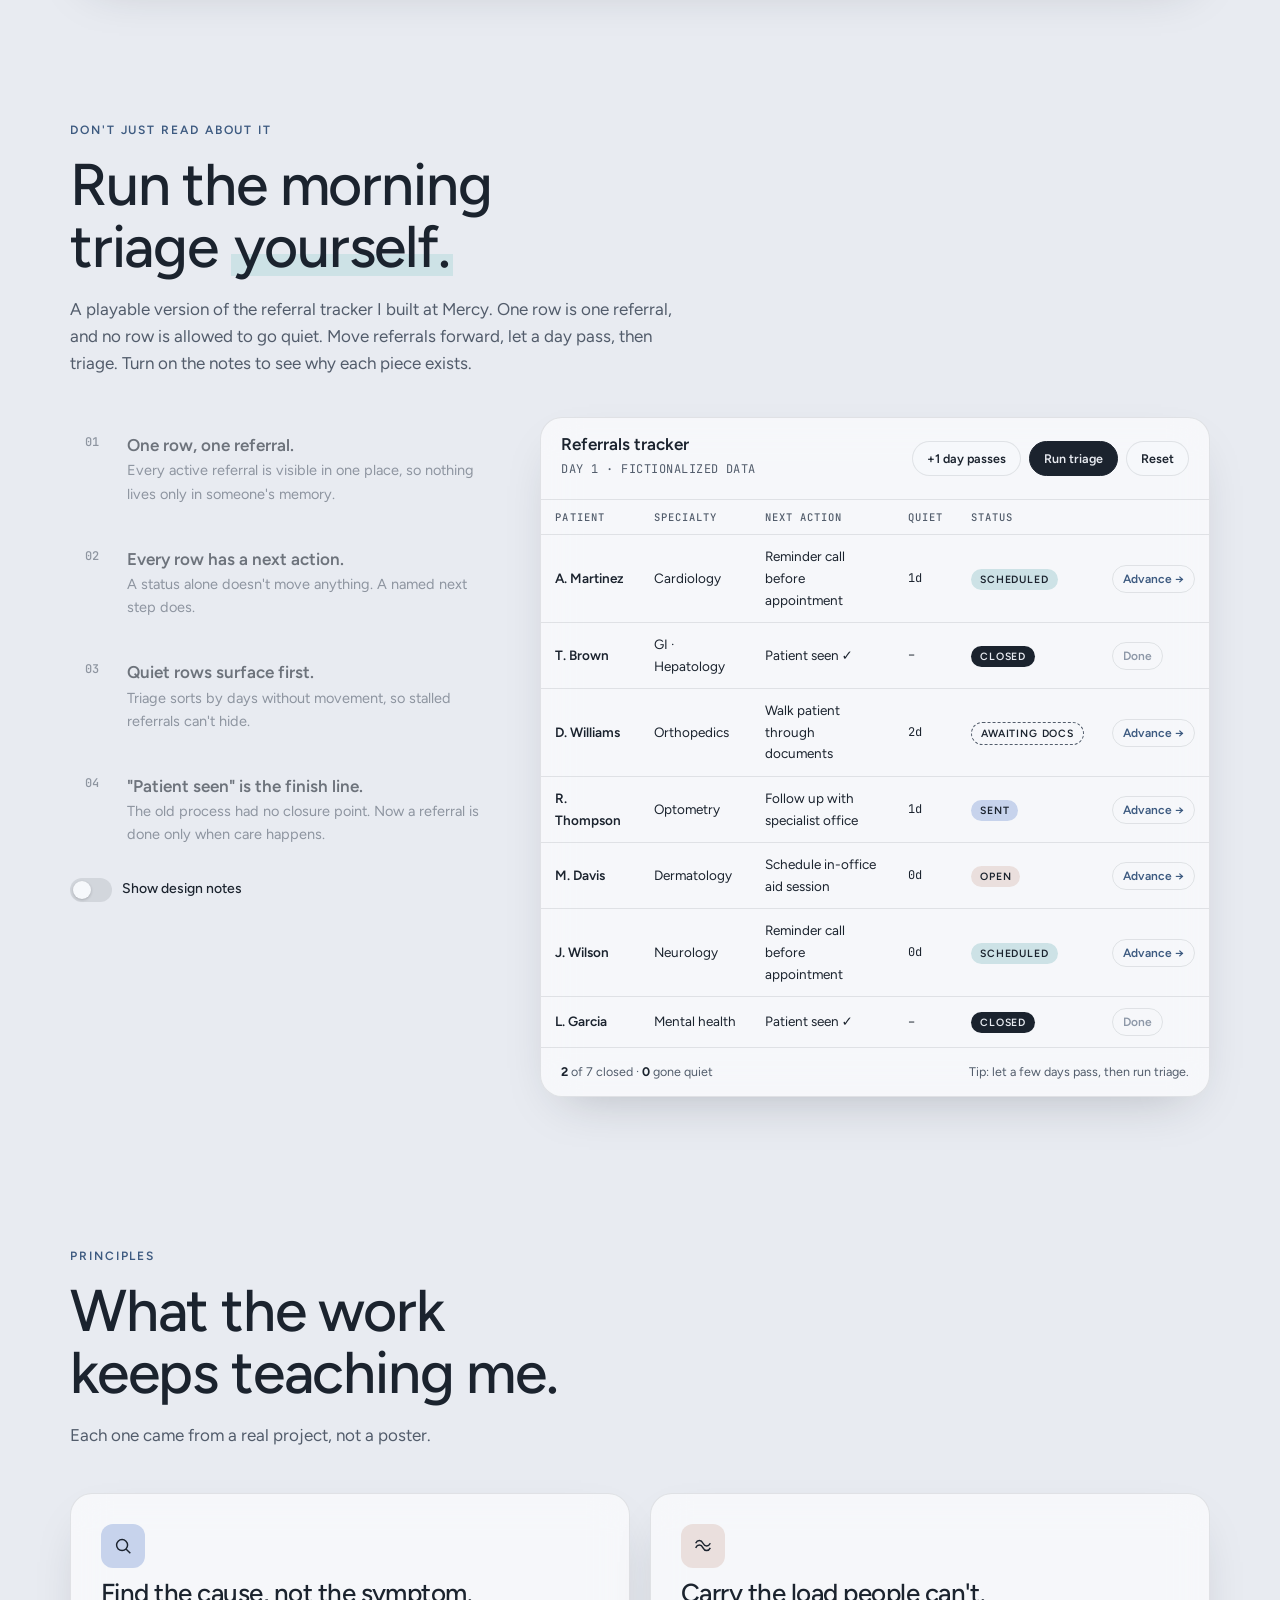
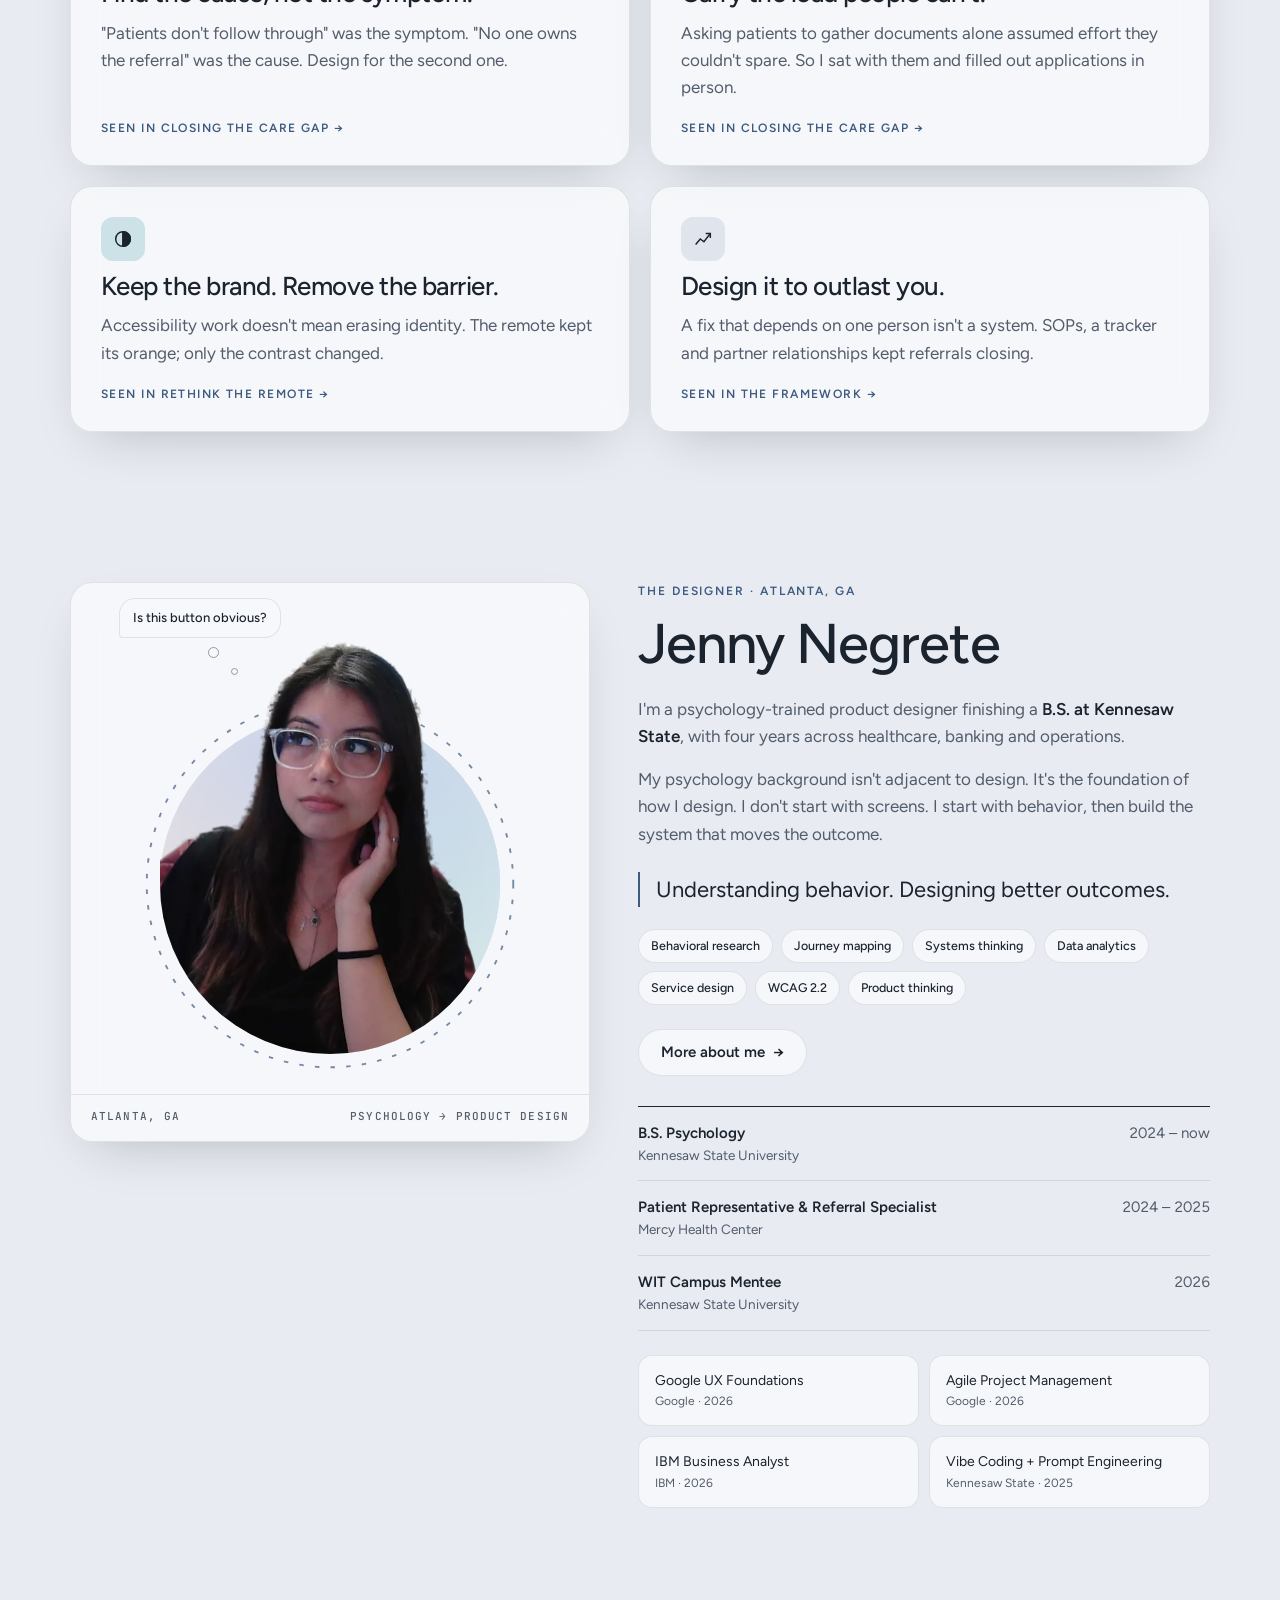
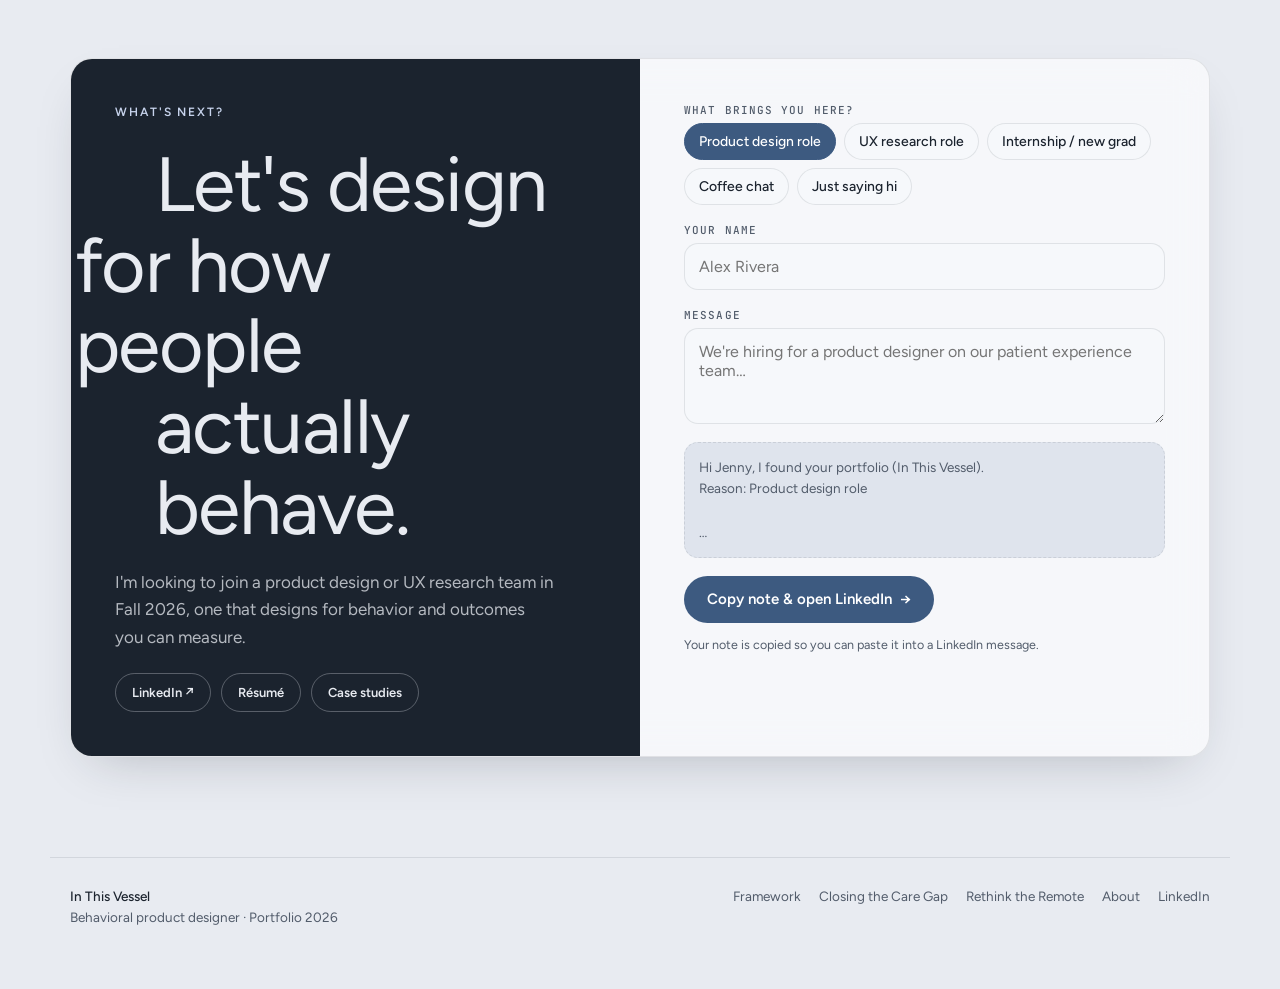
==== commit 49a4be86: "Replace the About headshot with the Mood Swap portrait The portrait now starts out glancing up in th" ====
--- a/index.html
+++ b/index.html
@@ -297,30 +297,41 @@
 .about{padding-block:110px 40px}
 .about-grid{display:grid;grid-template-columns:1fr 1.1fr;gap:48px;align-items:start}
 .hs-card{display:flex;flex-direction:column;align-items:center;min-width:0;padding:56px 20px 0;overflow:hidden}
-.headshot{--size:min(340px,72vw);position:relative;width:var(--size);height:calc(var(--size)*1.22);perspective:900px;outline:none}
+.headshot{--size:min(340px,72vw);--hx:0;--hy:0;position:relative;width:var(--size);height:calc(var(--size)*1.22);outline:none}
 .headshot:focus-visible{outline:2px solid var(--accent);outline-offset:8px;border-radius:12px}
-.hs-stage{position:absolute;inset:0;transform-style:preserve-3d;transform:rotateX(var(--rx,0deg)) rotateY(var(--ry,0deg));transition:transform .5s cubic-bezier(.2,.8,.2,1)}
 .hs-circle{position:absolute;left:0;bottom:0;width:var(--size);height:var(--size);border-radius:50%;overflow:hidden;background:var(--peri);animation:hs-pop .9s cubic-bezier(.34,1.56,.64,1) both}
 .hs-circle::before{content:"";position:absolute;inset:-25%;background:conic-gradient(from 0deg,var(--peri),var(--mist),var(--blush),var(--peri));filter:blur(18px);animation:hs-spin 14s linear infinite}
 .hs-circle::after{content:"";position:absolute;inset:0;border-radius:50%;box-shadow:inset 0 -30px 60px rgba(255,255,255,.18)}
-.hs-clip{position:absolute;left:0;bottom:0;width:var(--size);height:100%;border-bottom-left-radius:calc(var(--size)/2);border-bottom-right-radius:calc(var(--size)/2);overflow:hidden;transform:translateZ(30px)}
-.hs-photo{position:absolute;left:50%;bottom:calc(var(--size)*-.04);width:calc(var(--size)*1.32);height:auto;max-width:none;translate:-50% 0;transform-origin:50% 100%;animation:hs-rise 1.1s .25s cubic-bezier(.22,1.2,.36,1) both,hs-breathe 5s 1.4s ease-in-out infinite;user-select:none;-webkit-user-drag:none}
-.hs-ring{position:absolute;left:calc(var(--size)*-.05);bottom:calc(var(--size)*-.05);width:calc(var(--size)*1.1);height:calc(var(--size)*1.1);overflow:visible;transform:translateZ(10px);pointer-events:none}
+.hs-clip{position:absolute;left:0;bottom:0;width:var(--size);height:100%;border-bottom-left-radius:calc(var(--size)/2);border-bottom-right-radius:calc(var(--size)/2);overflow:hidden}
+.hs-photos{position:absolute;inset:0;animation:hs-rise 1.1s .25s cubic-bezier(.22,1.2,.36,1) both}
+.hs-photo{position:absolute;left:50%;bottom:calc(var(--size)*-.04);width:calc(var(--size)*1.32);height:auto;max-width:none;translate:calc(-50% + var(--hx)*6px) calc(var(--hy)*4px);transition:translate .5s cubic-bezier(.2,.8,.2,1),opacity .45s ease;user-select:none;-webkit-user-drag:none}
+.hs-smile,.headshot.near .hs-think{opacity:0}
+.headshot.near .hs-smile{opacity:1}
+.hs-ring{position:absolute;left:calc(var(--size)*-.05);bottom:calc(var(--size)*-.05);width:calc(var(--size)*1.1);height:calc(var(--size)*1.1);overflow:visible;pointer-events:none;transition:rotate 1.2s cubic-bezier(.2,.8,.2,1)}
+.headshot.near .hs-ring{rotate:25deg}
 .hs-ring circle{fill:none;stroke:var(--accent);stroke-width:.5;stroke-dasharray:1.2 3;opacity:.7;transform-origin:center;animation:hs-spin 40s linear infinite reverse}
-.hs-wave{position:absolute;right:6%;top:16%;font-size:calc(var(--size)*.12);transform:translateZ(70px) scale(0);transform-origin:70% 80%;transition:transform .4s cubic-bezier(.34,1.56,.64,1)}
-.headshot:hover .hs-wave,.headshot:focus-visible .hs-wave{transform:translateZ(70px) scale(1);animation:hs-wave 1.2s .3s ease-in-out}
-.hs-cursor{position:absolute;left:12%;top:80%;transform:translateZ(80px);animation:hs-cursor 12s 1.6s ease-in-out infinite both;pointer-events:none}
+.hs-bubble{position:absolute;left:calc(var(--size)*-.12);top:calc(var(--size)*-.12);z-index:2;max-width:50%;padding:10px 13px;border:1px solid var(--line);border-radius:16px 16px 16px 4px;background:var(--surface-solid);color:var(--ink);font:500 13px/1.35 var(--body);box-shadow:var(--shadow);transition:opacity .3s,translate .3s}
+.hs-bubble.swap{opacity:0;translate:0 4px}
+@media (max-width:520px){.hs-bubble{left:calc(var(--size)*-.04)}}
+.hs-dots{transition:opacity .3s}
+.headshot.near .hs-dots{opacity:0}
+.hs-dots i{position:absolute;z-index:2;border-radius:50%;background:var(--surface-solid);border:1px solid var(--faint);animation:hs-bob 2.4s ease-in-out infinite}
+.hs-dots i:first-child{left:14%;top:2%;width:11px;height:11px}
+.hs-dots i:last-child{left:21%;top:7%;width:7px;height:7px;animation-delay:.3s}
+.hs-cursor{position:absolute;left:0;top:0;z-index:3;pointer-events:none;opacity:0;scale:.6;transform-origin:0 0;transition:opacity .2s,scale .35s cubic-bezier(.34,1.56,.64,1)}
+.hs-cursor.on{opacity:1;scale:1}
 .hs-cursor svg{display:block;filter:drop-shadow(0 2px 3px rgba(0,0,0,.25))}
 .hs-cursor path{fill:var(--accent);stroke:#fff;stroke-width:1.5;stroke-linejoin:round}
 .hs-cursor span{position:absolute;left:14px;top:16px;padding:3px 8px;border-radius:4px 10px 10px 10px;background:var(--accent);color:var(--accent-ink);font-size:11px;font-weight:600;white-space:nowrap}
+.hs-cursor b{position:absolute;left:18px;top:-24px;font-size:26px;font-weight:400;transform-origin:70% 80%}
+.hs-cursor.on b{animation:hs-wave 1.2s .15s ease-in-out 2}
 .hs-f{align-self:stretch;display:flex;justify-content:space-between;gap:16px;flex-wrap:wrap;margin:40px -20px 0;padding:14px 20px 18px;border-top:1px solid var(--line)}
 .hs-f .mono{font:500 11px var(--mono);letter-spacing:.1em;text-transform:uppercase;color:var(--muted)}
 @keyframes hs-pop{from{transform:scale(.6);opacity:0}}
 @keyframes hs-spin{to{rotate:360deg}}
 @keyframes hs-rise{from{transform:translateY(40%);opacity:0}}
-@keyframes hs-breathe{50%{scale:1.015;translate:-50% -1.2%}}
 @keyframes hs-wave{15%,45%{rotate:14deg}30%,60%{rotate:-8deg}75%{rotate:0deg}}
-@keyframes hs-cursor{0%{left:12%;top:80%;opacity:0}6%{opacity:1}25%{left:4%;top:30%}50%{left:72%;top:22%}75%{left:82%;top:78%}94%{opacity:1}100%{left:12%;top:80%;opacity:0}}
+@keyframes hs-bob{50%{translate:0 -3px}}
 .skills{display:flex;flex-wrap:wrap;gap:8px;margin-top:22px}
 .more{display:inline-flex;margin-top:24px}
 .about h2{font-size:clamp(34px,4.4vw,56px)}
@@ -373,7 +384,6 @@
 @media (prefers-reduced-motion:reduce){
   *,*::before,*::after{animation-duration:.001ms!important;animation-iteration-count:1!important;transition-duration:.001ms!important;scroll-behavior:auto!important}
   .reveal.pre{transform:none;opacity:1}
-  .hs-cursor{display:none}
 }
 </style>
 
@@ -570,14 +580,16 @@
   <section class="about" id="about">
     <div class="wrap about-grid">
       <figure class="hs-card glass" style="margin:0">
-        <div class="headshot" tabindex="0" aria-label="Portrait of Jenny Negrete. Hover to say hi.">
-          <div class="hs-stage">
-            <div class="hs-circle"></div>
-            <svg class="hs-ring" viewBox="0 0 100 100" aria-hidden="true"><circle cx="50" cy="50" r="49"/></svg>
-            <div class="hs-clip"><img class="hs-photo" src="images/headshot.webp" width="900" height="900" alt="Jenny Negrete in clear-framed glasses, resting her chin on her hand"></div>
-            <div class="hs-wave" aria-hidden="true">👋</div>
-            <div class="hs-cursor" aria-hidden="true"><svg width="18" height="20" viewBox="0 0 18 20"><path d="M1 1l15 7.5-6.5 1.8L7 17z"/></svg><span>Jenny</span></div>
-          </div>
+        <div class="headshot" tabindex="0" role="img" aria-label="Portrait of Jenny Negrete in clear-framed glasses, hand resting on her cheek, glancing up in thought. Come closer and she smiles; press Enter to say hi.">
+          <div class="hs-circle"></div>
+          <svg class="hs-ring" viewBox="0 0 100 100" aria-hidden="true"><circle cx="50" cy="50" r="49"/></svg>
+          <div class="hs-clip"><div class="hs-photos">
+            <img class="hs-photo hs-think" src="images/headshot-think.webp" width="900" height="900" alt="">
+            <img class="hs-photo hs-smile" src="images/headshot-smile.webp" width="900" height="900" alt="">
+          </div></div>
+          <div class="hs-dots" aria-hidden="true"><i></i><i></i></div>
+          <div class="hs-bubble" aria-hidden="true">Is this button obvious?</div>
+          <div class="hs-cursor" aria-hidden="true"><svg width="18" height="20" viewBox="0 0 18 20"><path d="M1 1l15 7.5-6.5 1.8L7 17z"/></svg><span>Jenny</span><b>👋</b></div>
         </div>
         <figcaption class="hs-f"><span class="mono">Atlanta, GA</span><span class="mono">Psychology → Product design</span></figcaption>
       </figure>
@@ -774,12 +786,24 @@
 $('#decisions').addEventListener('click',()=>{const a=$('#annot');a.checked=!a.checked;a.dispatchEvent(new Event('change'))});
 drawT();
 
-/* headshot: tilt toward the pointer */
-const hs=$('.headshot'),hsStage=$('.hs-stage');
-if(!reduce){
-  hs.addEventListener('pointermove',e=>{const r=hs.getBoundingClientRect();hsStage.style.setProperty('--ry',((e.clientX-r.left)/r.width-.5)*14+'deg');hsStage.style.setProperty('--rx',-((e.clientY-r.top)/r.height-.5)*10+'deg')});
-  hs.addEventListener('pointerleave',()=>{hsStage.style.setProperty('--ry','0deg');hsStage.style.setProperty('--rx','0deg')});
-}
+/* headshot: thinking until the pointer comes close, then a smile; click near it (or press Enter) to say hi */
+const hs=$('.headshot'),hsBubble=$('.hs-bubble'),hsTag=$('.hs-cursor');
+const thoughts=['Is this button obvious?','What would a first-time user expect?','Hmm… the empty state.','Who is this really for?','Let\'s test that assumption.'];
+let thought=0,near=false,tagT,tapT;
+function say(t){hsBubble.classList.add('swap');setTimeout(()=>{hsBubble.textContent=t;hsBubble.classList.remove('swap')},250)}
+if(!reduce)setInterval(()=>{if(!near){thought=(thought+1)%thoughts.length;say(thoughts[thought])}},2800);
+function setNear(v){if(v===near)return;near=v;hs.classList.toggle('near',v);say(v?'Oh! Hi there.':thoughts[thought])}
+addEventListener('pointermove',e=>{if(e.pointerType==='touch')return;
+  const r=hs.getBoundingClientRect(),dx=e.clientX-r.left-r.width/2,dy=e.clientY-r.top-r.height/2;
+  setNear(Math.hypot(dx,dy)<r.width*.6);
+  if(!reduce){hs.style.setProperty('--hx',clamp(dx/r.width,-1,1).toFixed(3));hs.style.setProperty('--hy',clamp(dy/r.height,-1,1).toFixed(3))}});
+document.documentElement.addEventListener('pointerleave',()=>setNear(false));
+hs.addEventListener('focus',()=>setNear(true));hs.addEventListener('blur',()=>setNear(false));
+hs.addEventListener('pointerdown',e=>{if(e.pointerType!=='touch')return;setNear(true);clearTimeout(tapT);tapT=setTimeout(()=>setNear(false),3000)});
+function wave(x,y){hsTag.style.left=clamp(x,4,hs.offsetWidth-90)+'px';hsTag.style.top=clamp(y,4,hs.offsetHeight-40)+'px';
+  hsTag.classList.remove('on');void hsTag.offsetWidth;hsTag.classList.add('on');clearTimeout(tagT);tagT=setTimeout(()=>hsTag.classList.remove('on'),2600)}
+$('.hs-card').addEventListener('click',e=>{const r=hs.getBoundingClientRect();wave(e.clientX-r.left,e.clientY-r.top)});
+hs.addEventListener('keydown',e=>{if(e.key==='Enter'||e.key===' '){e.preventDefault();wave(hs.offsetWidth*.72,hs.offsetHeight*.18)}});
 
 /* contact composer */
 const pick=$$('#pick button');let reason=pick[0].textContent;
